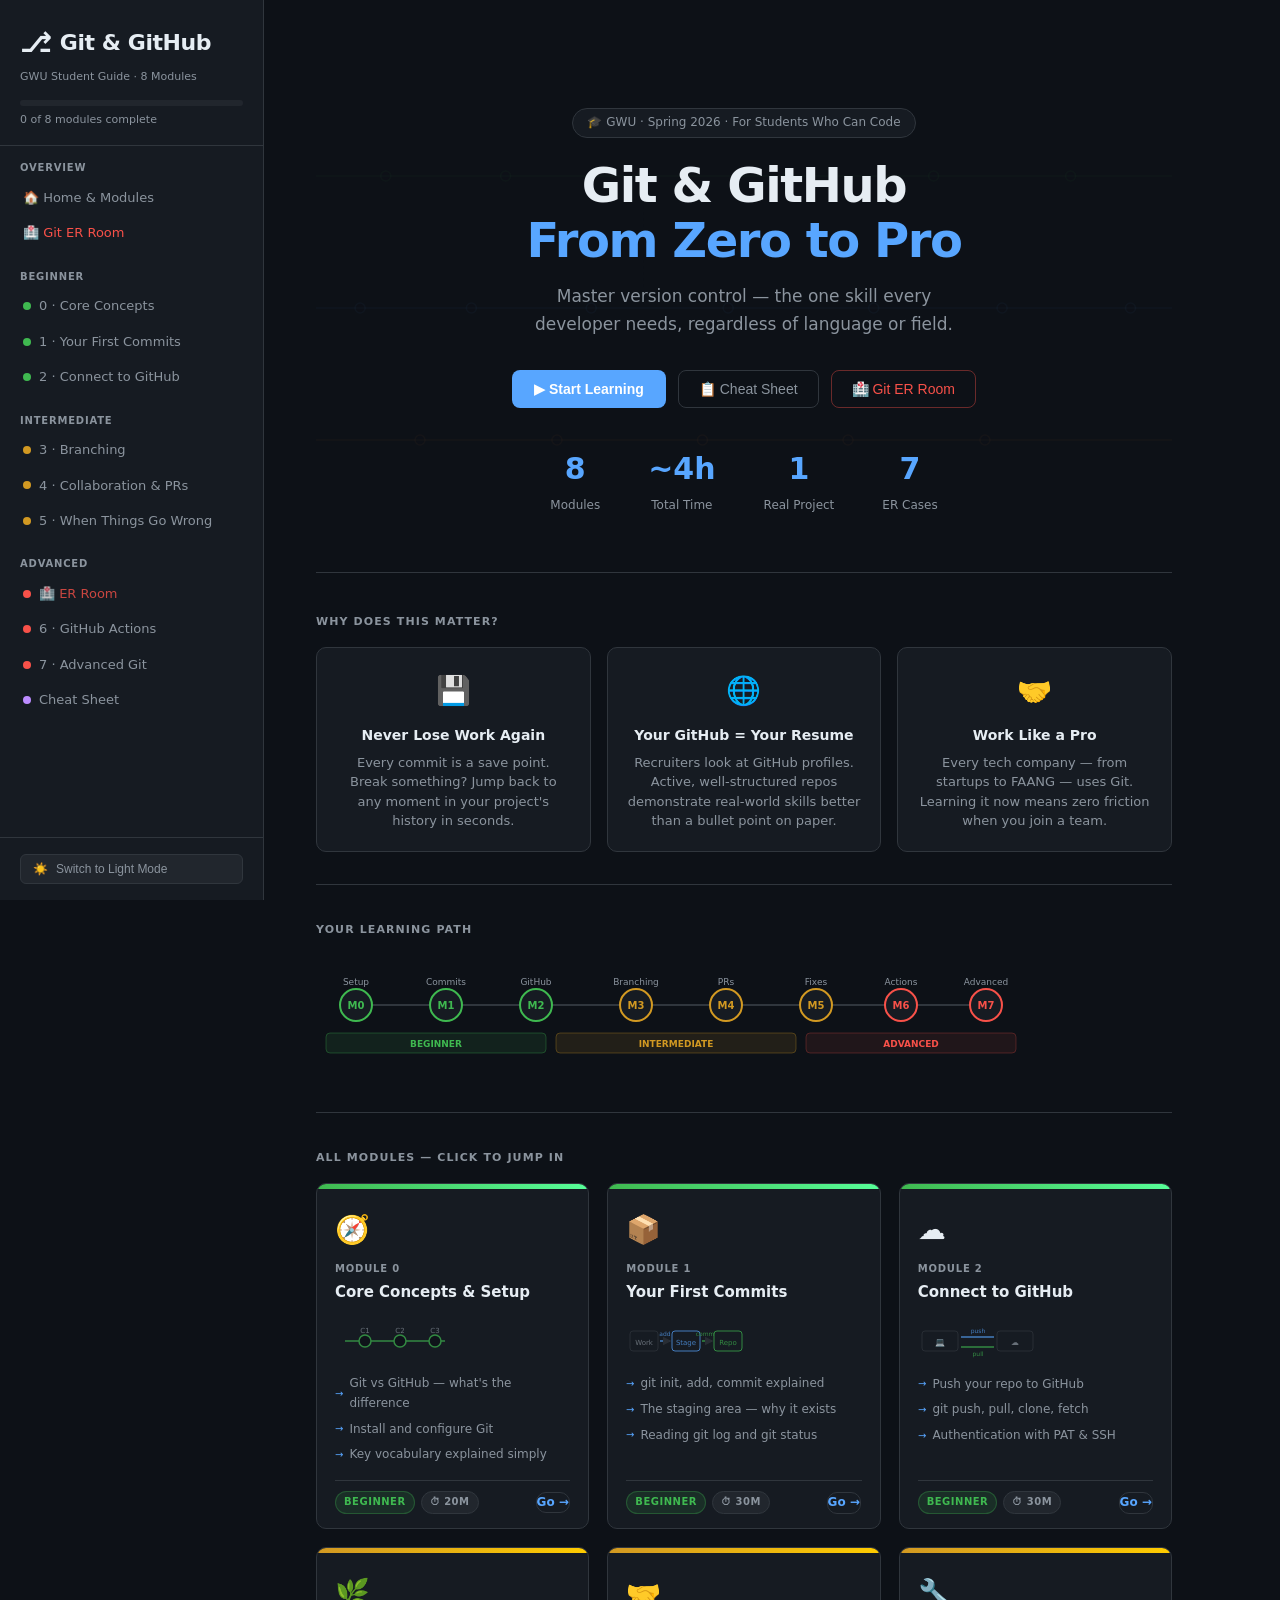
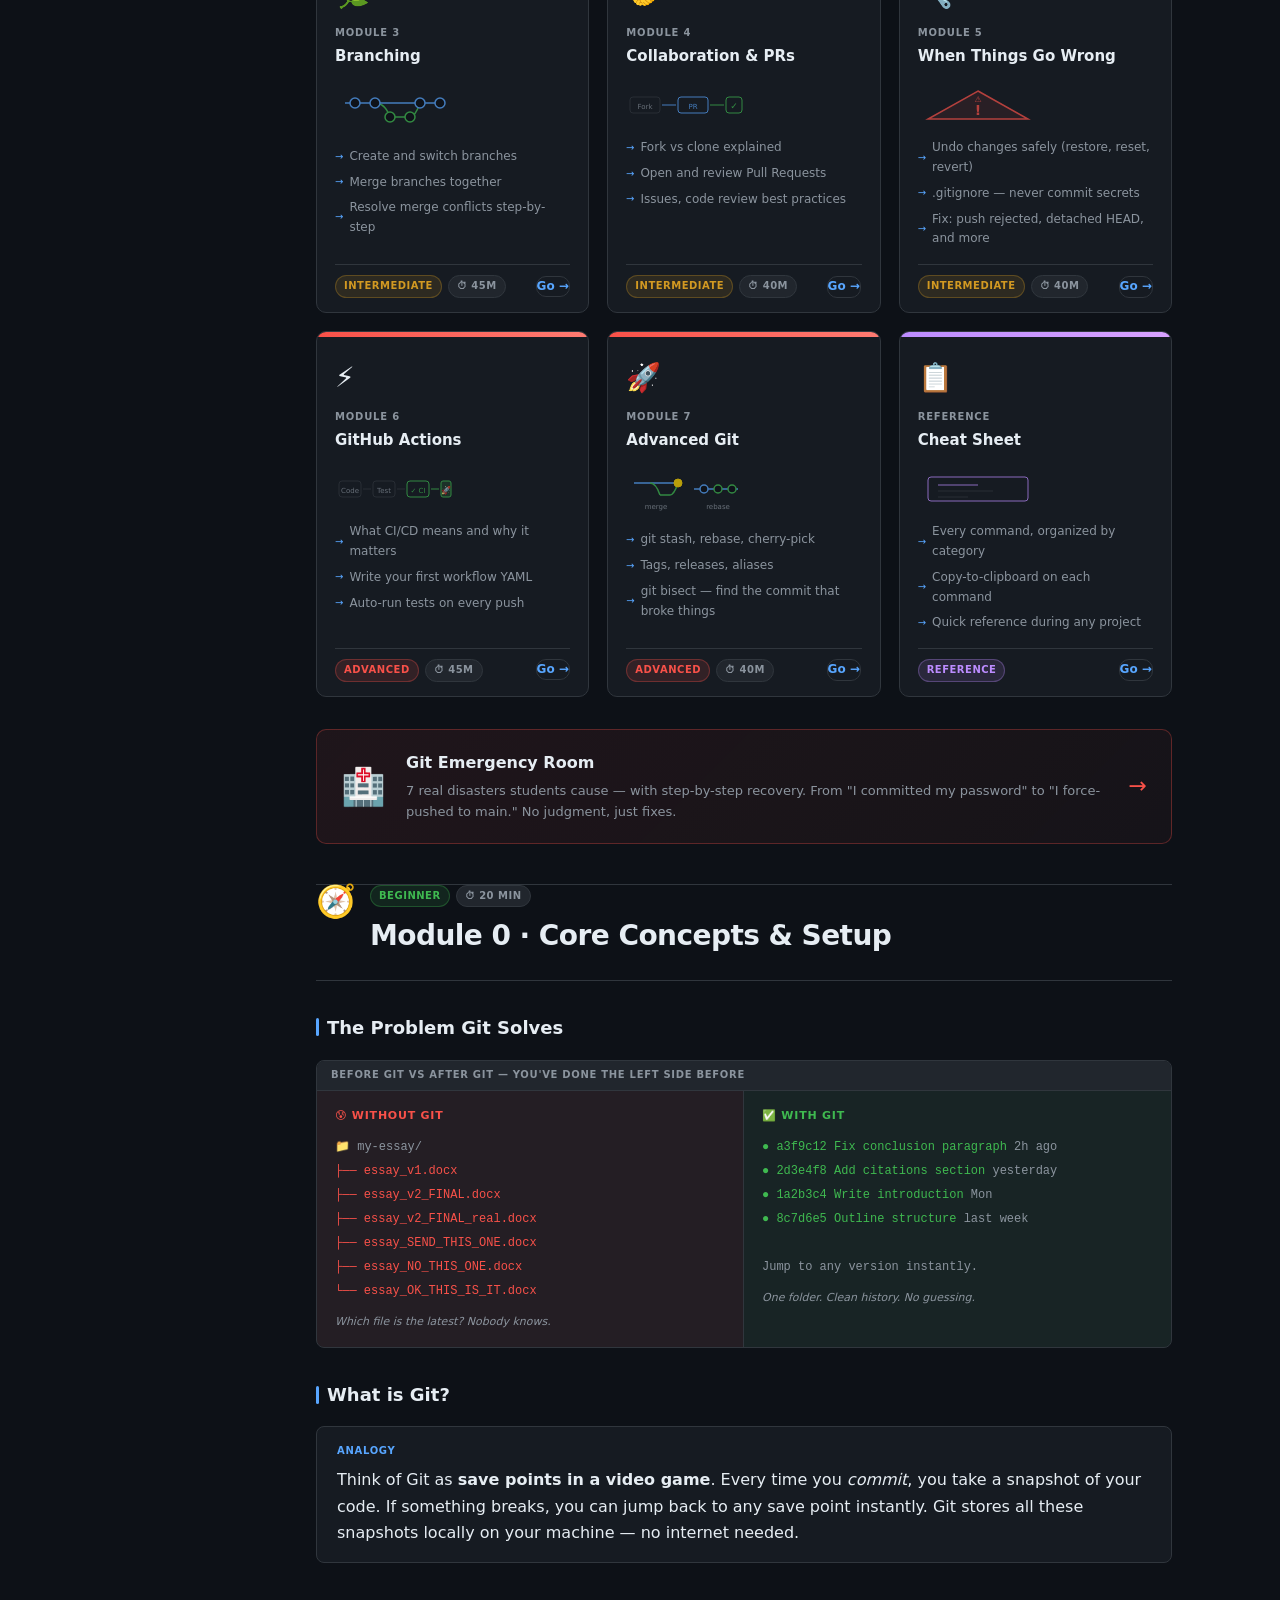
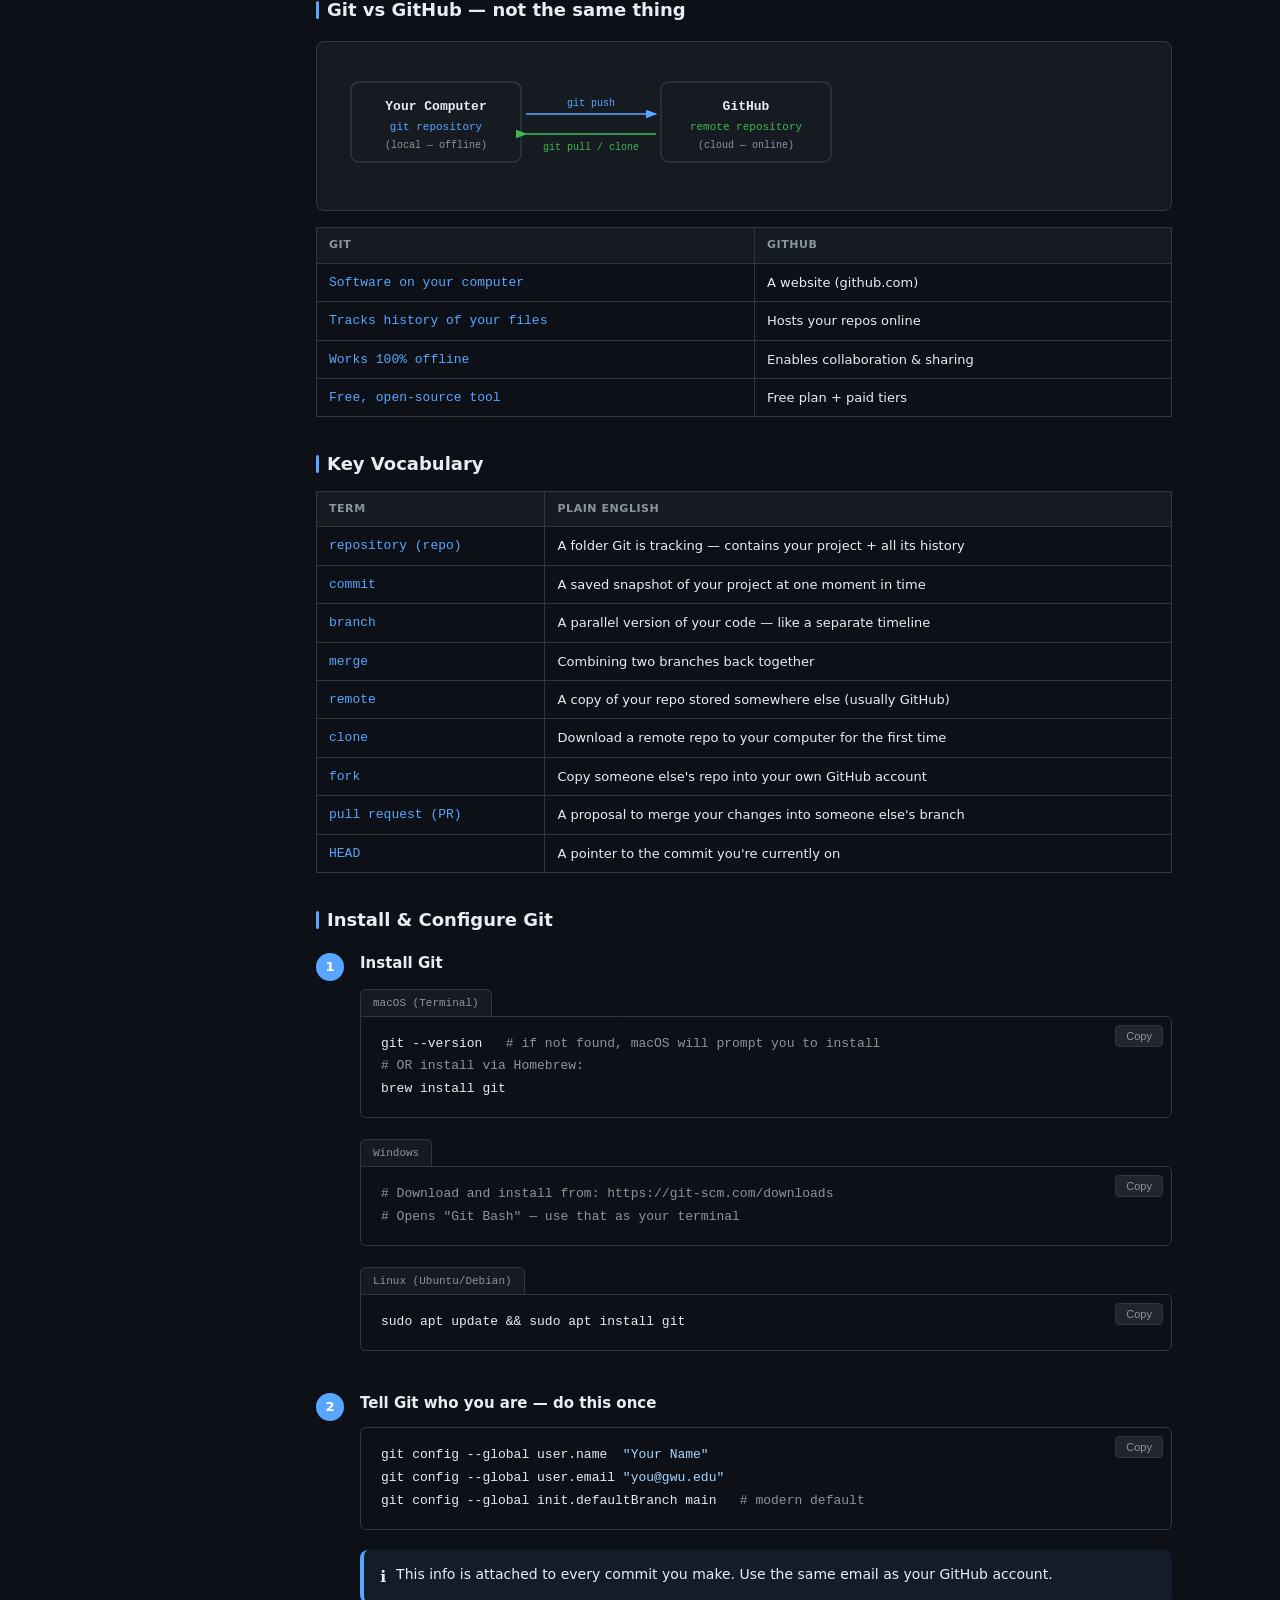
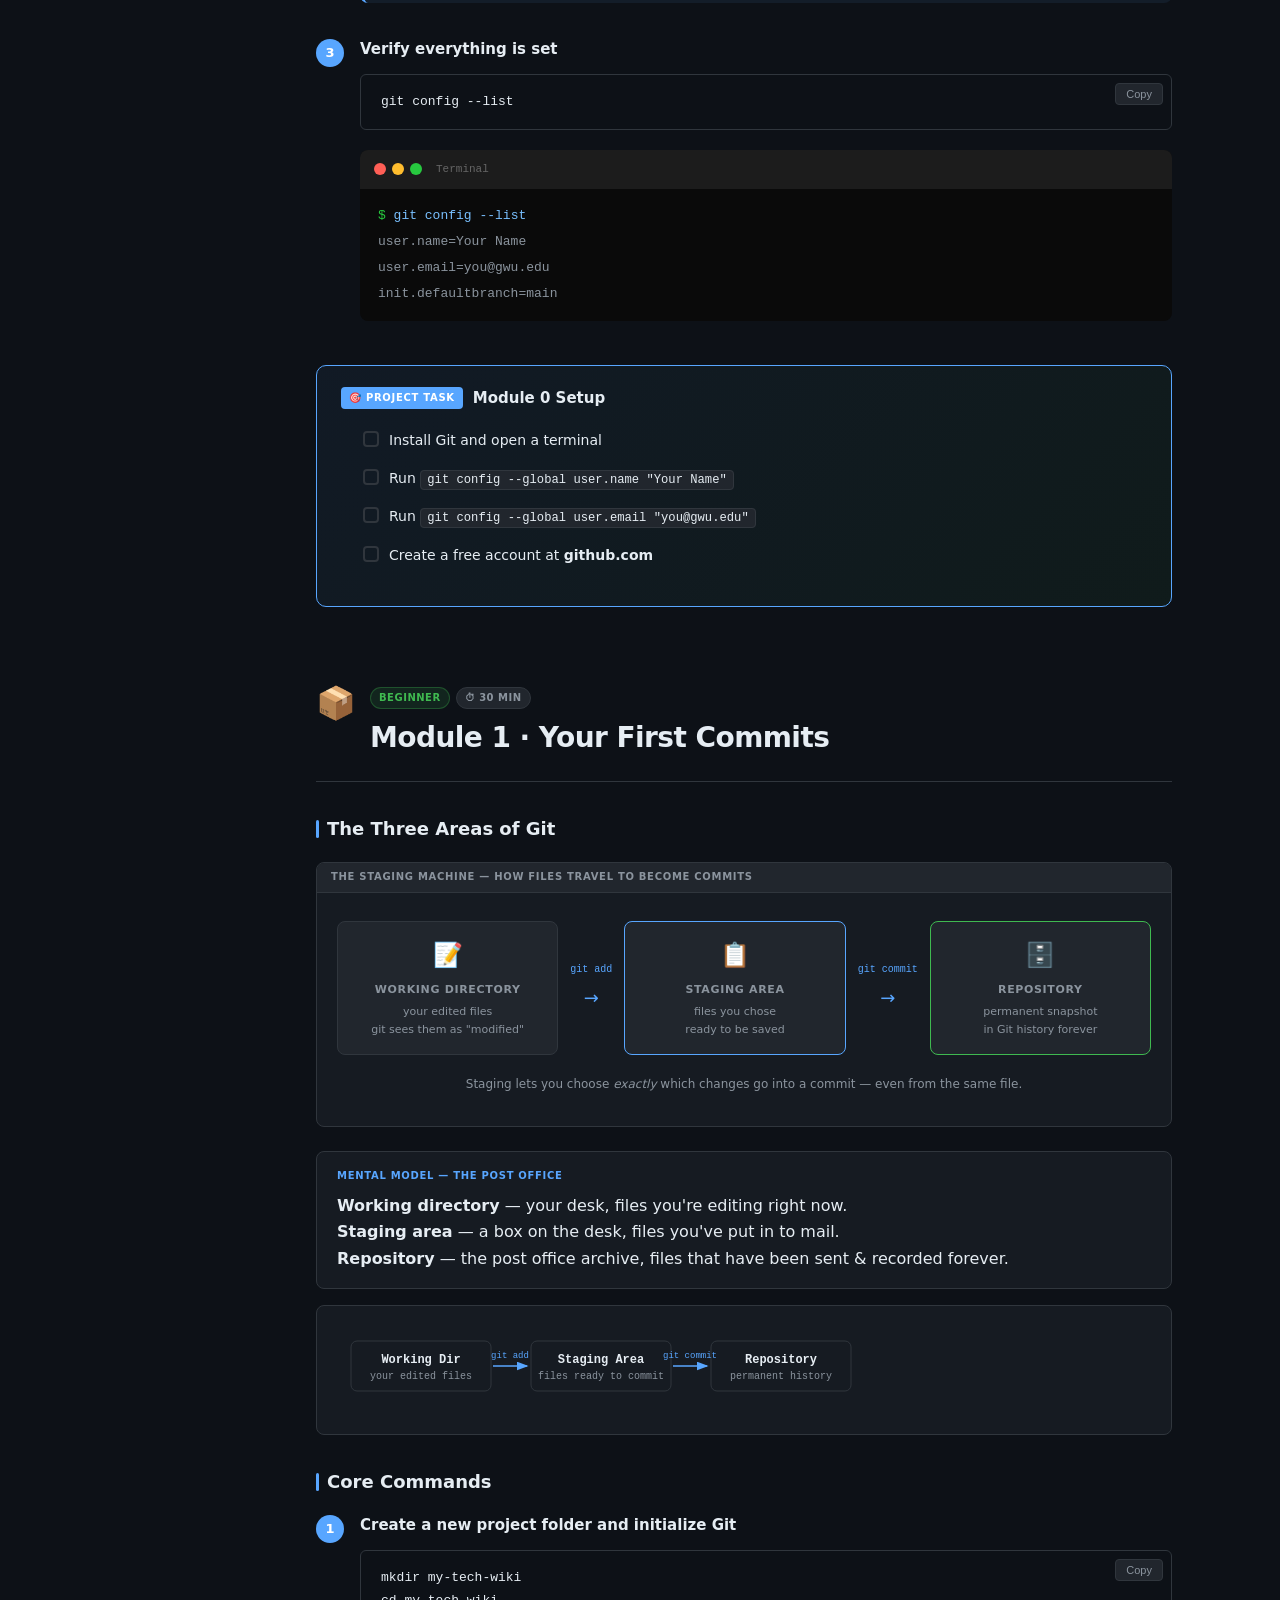
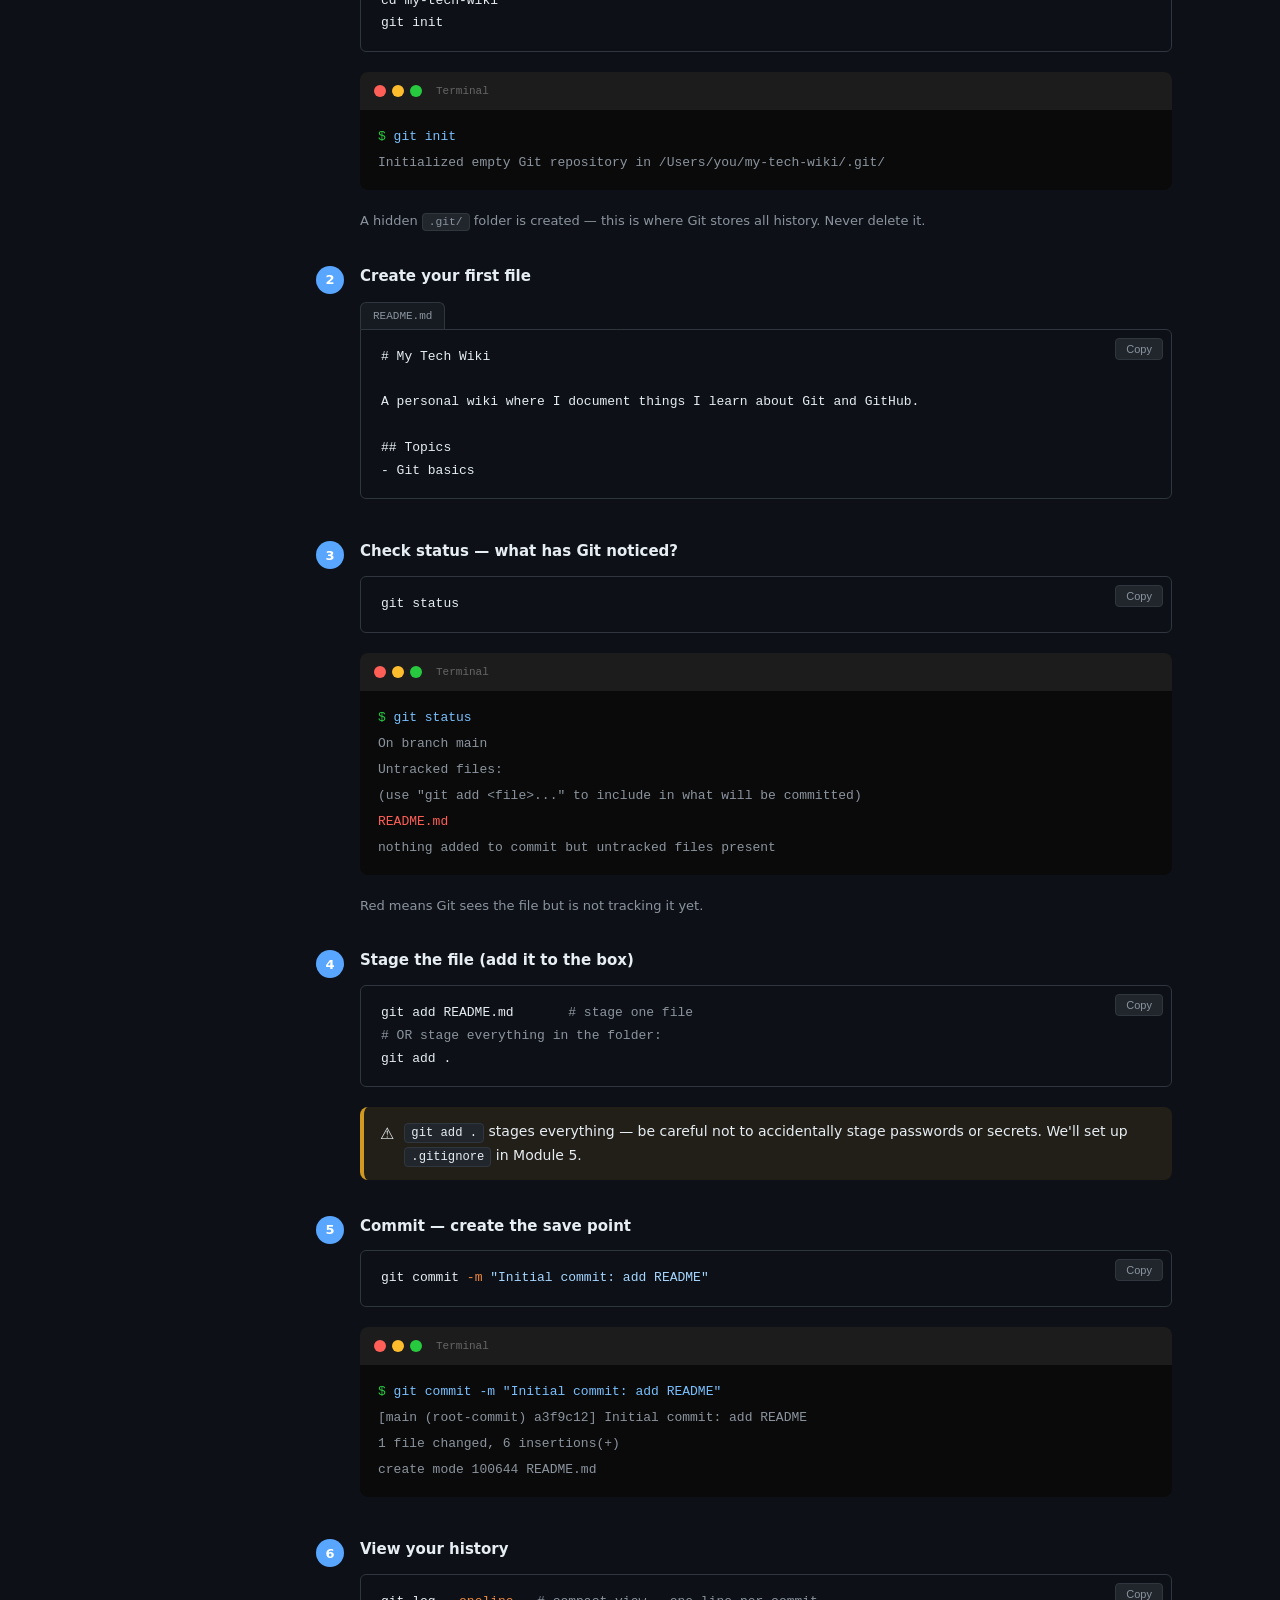
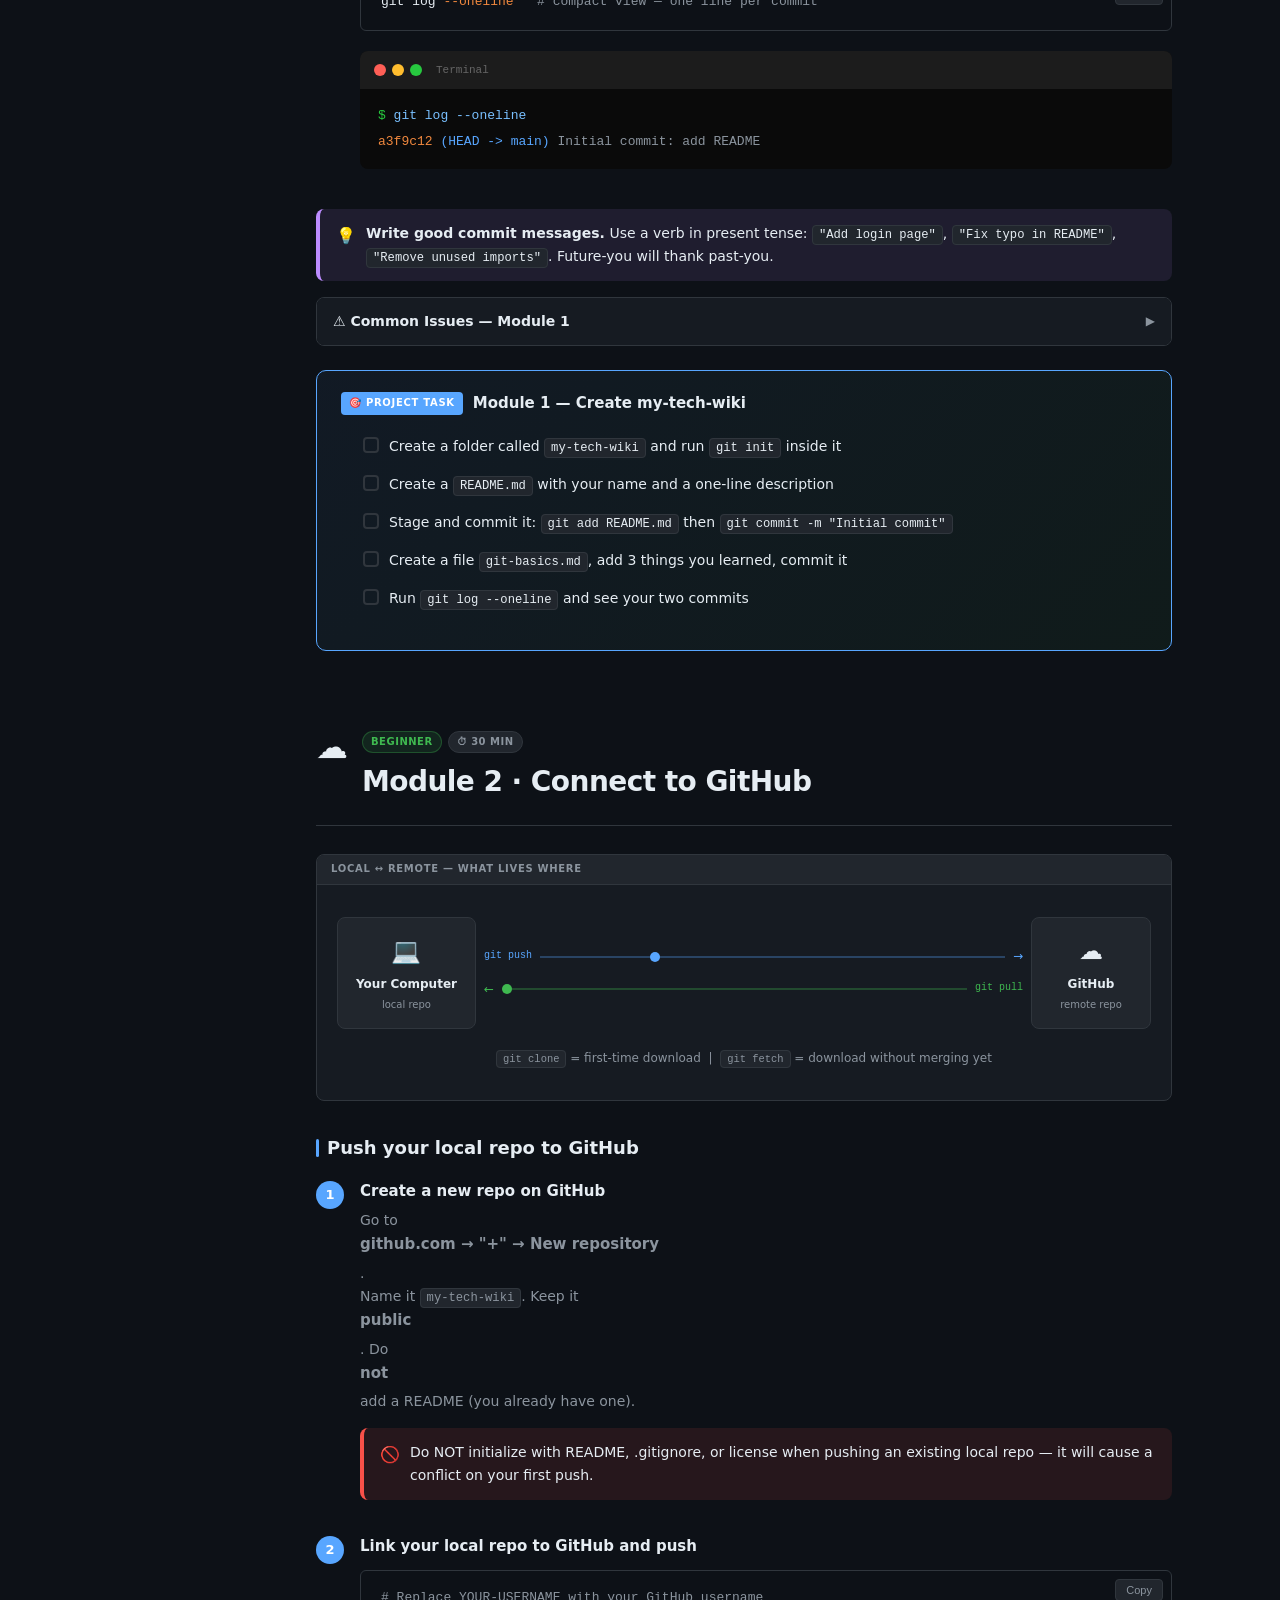
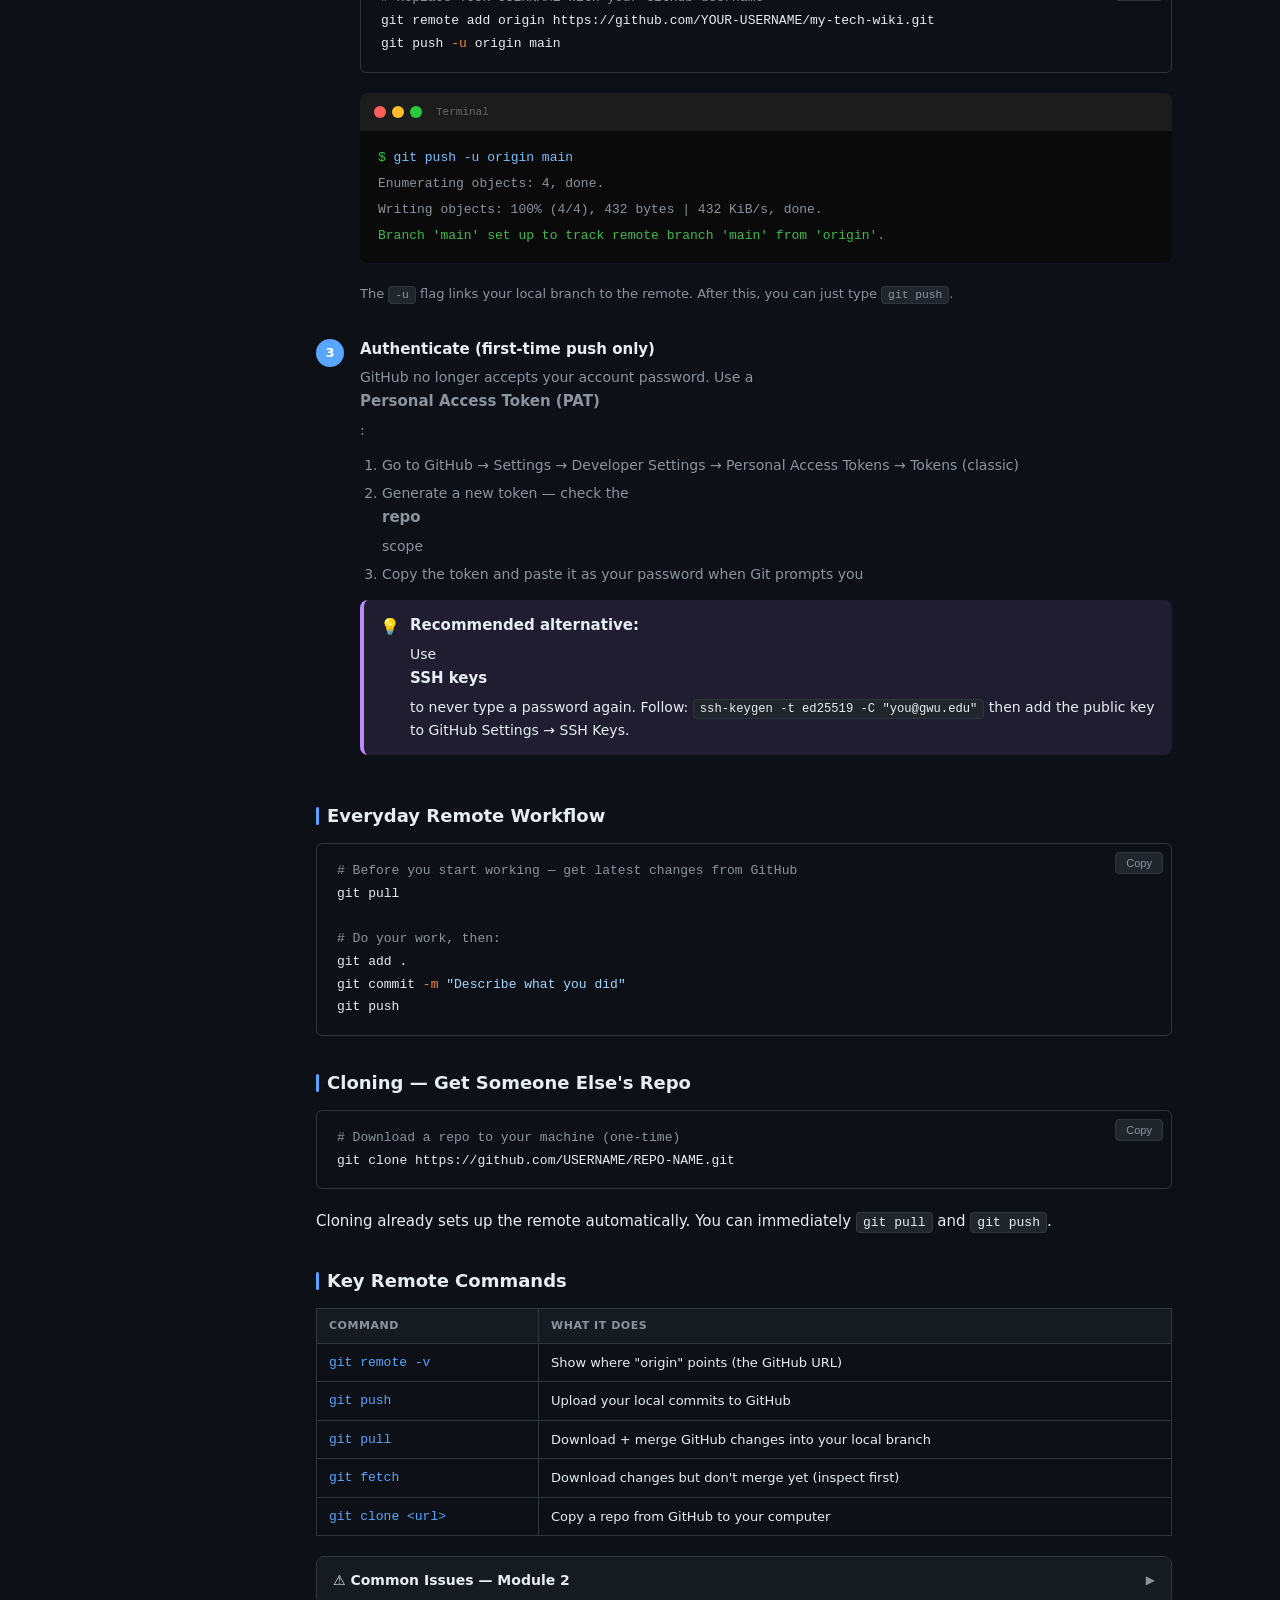
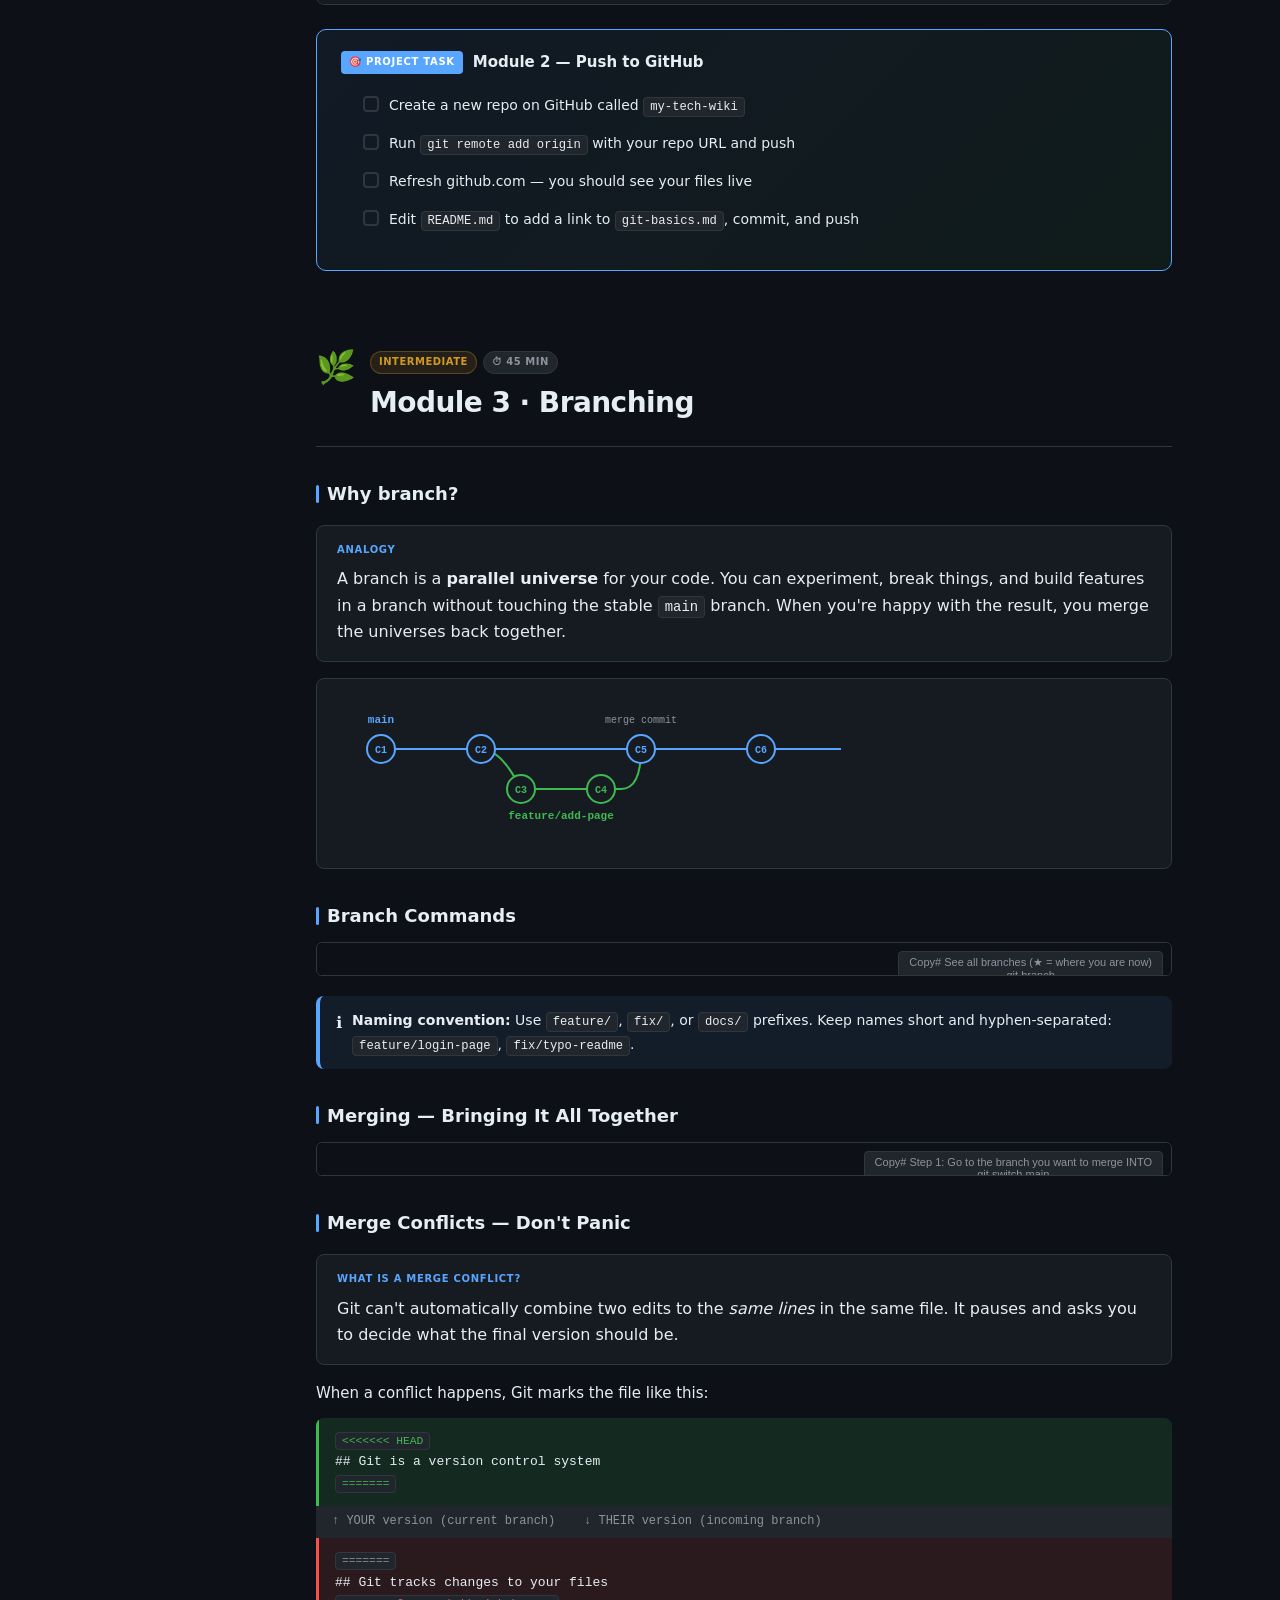
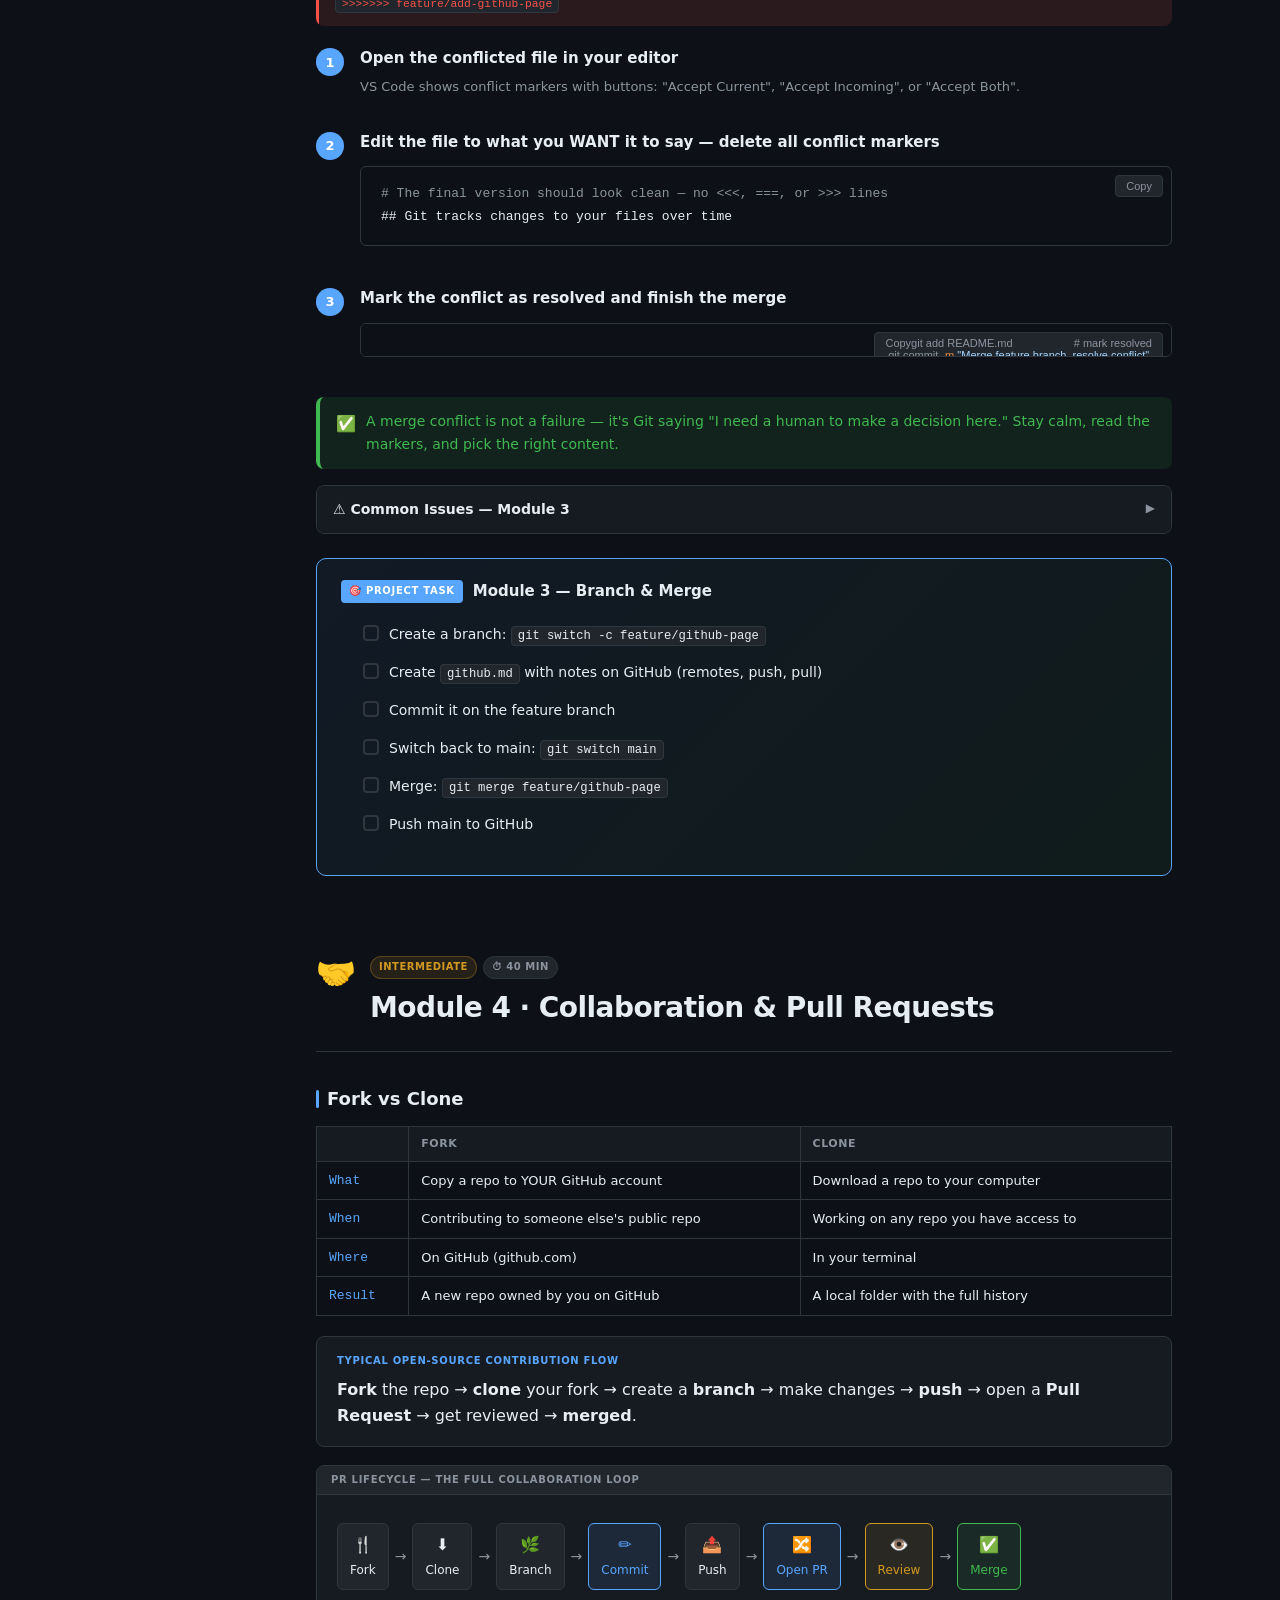
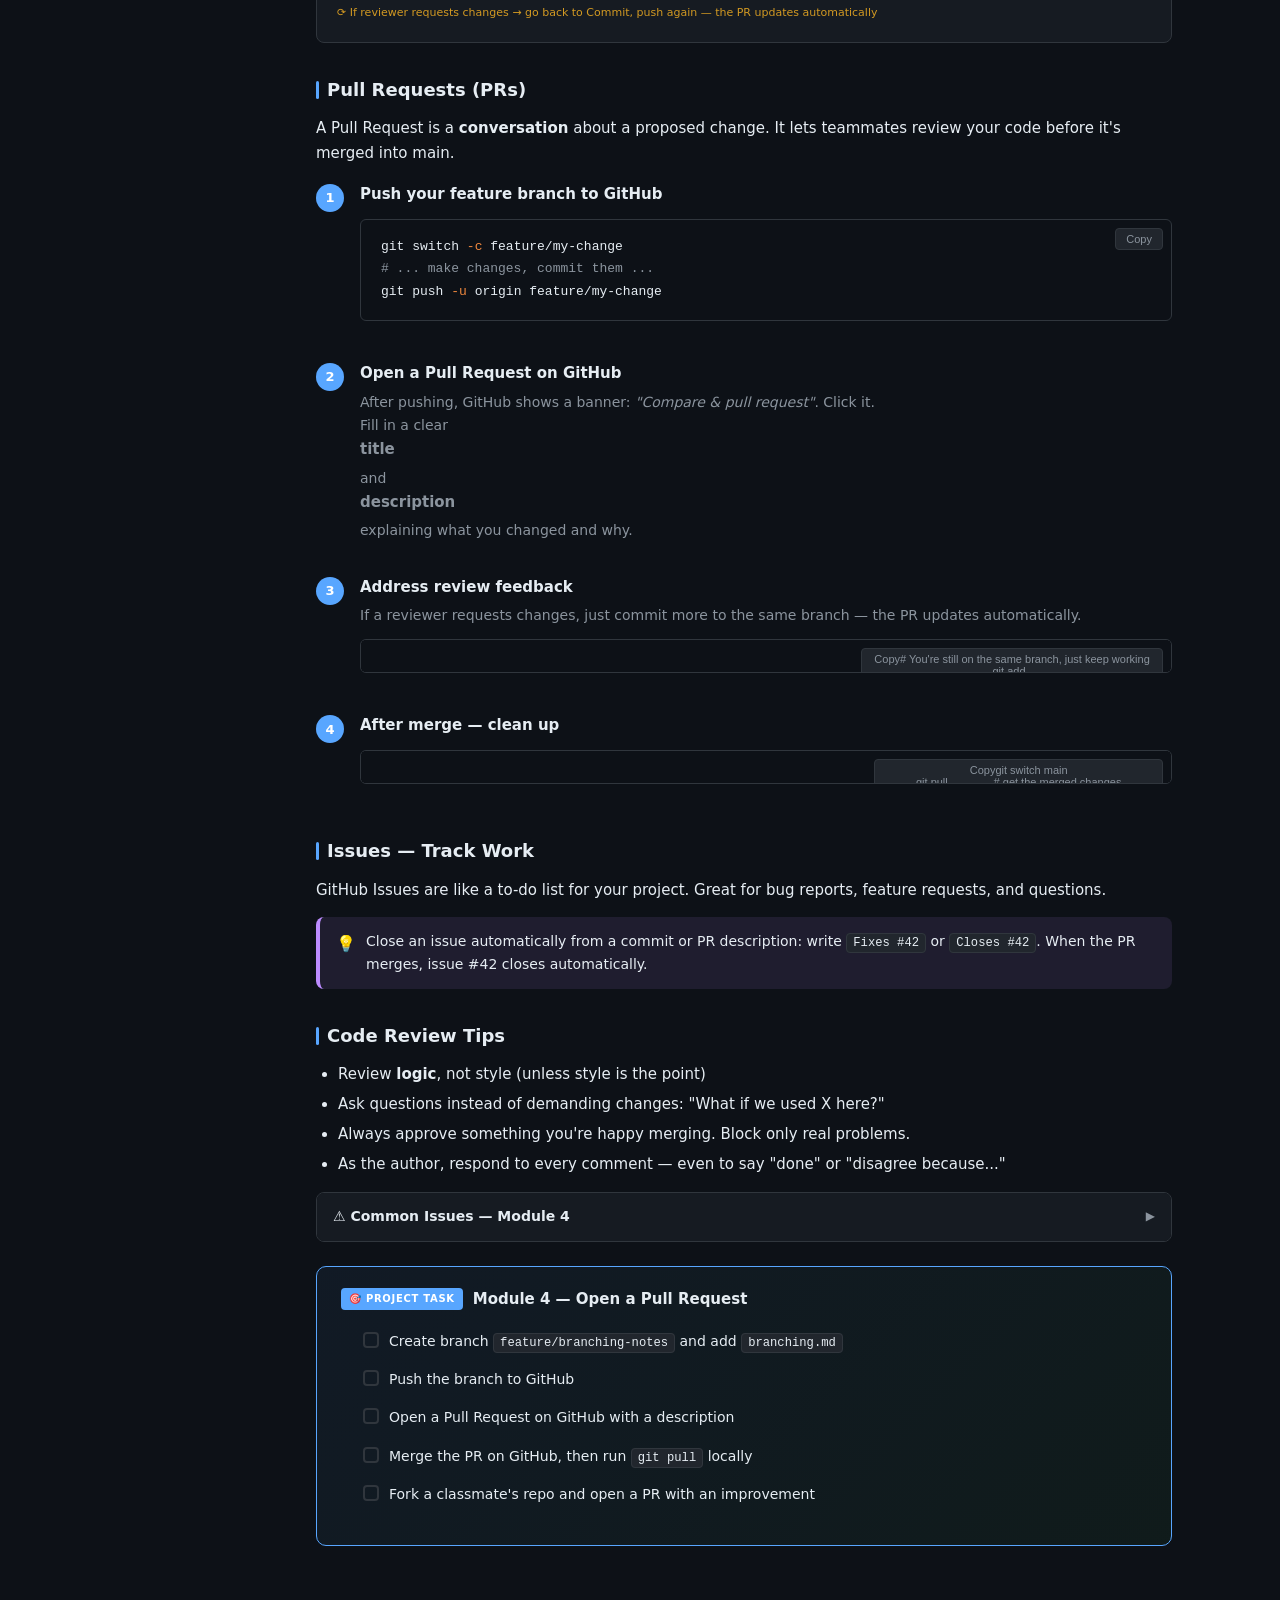
==== index.html @ c5d40fe2 "Add root redirect to github-guide/" ====
<!DOCTYPE html>
<html>
<head>
  <meta charset="UTF-8">
  <meta http-equiv="refresh" content="0; url=github-guide/">
  <title>Git & GitHub Guide</title>
</head>
<body>
  <p>Redirecting… <a href="github-guide/">click here</a> if it doesn't happen automatically.</p>
</body>
</html>
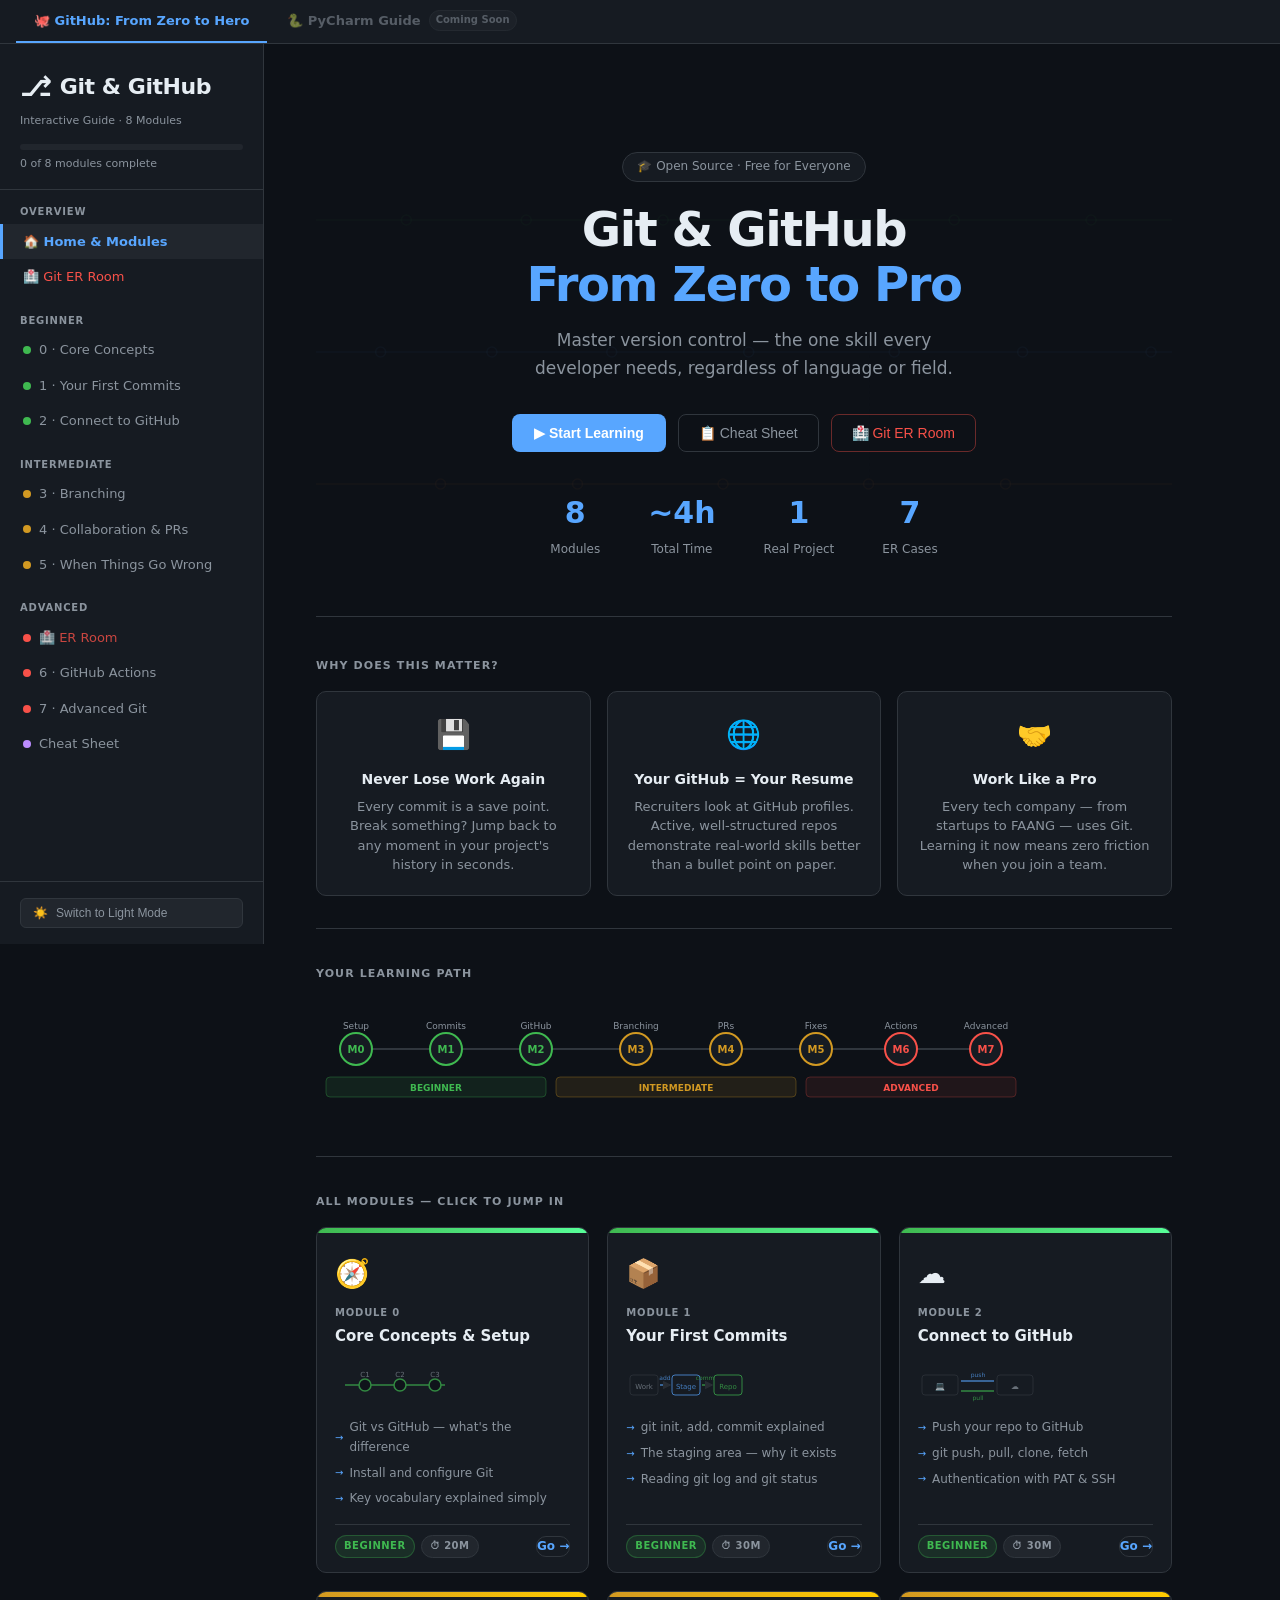
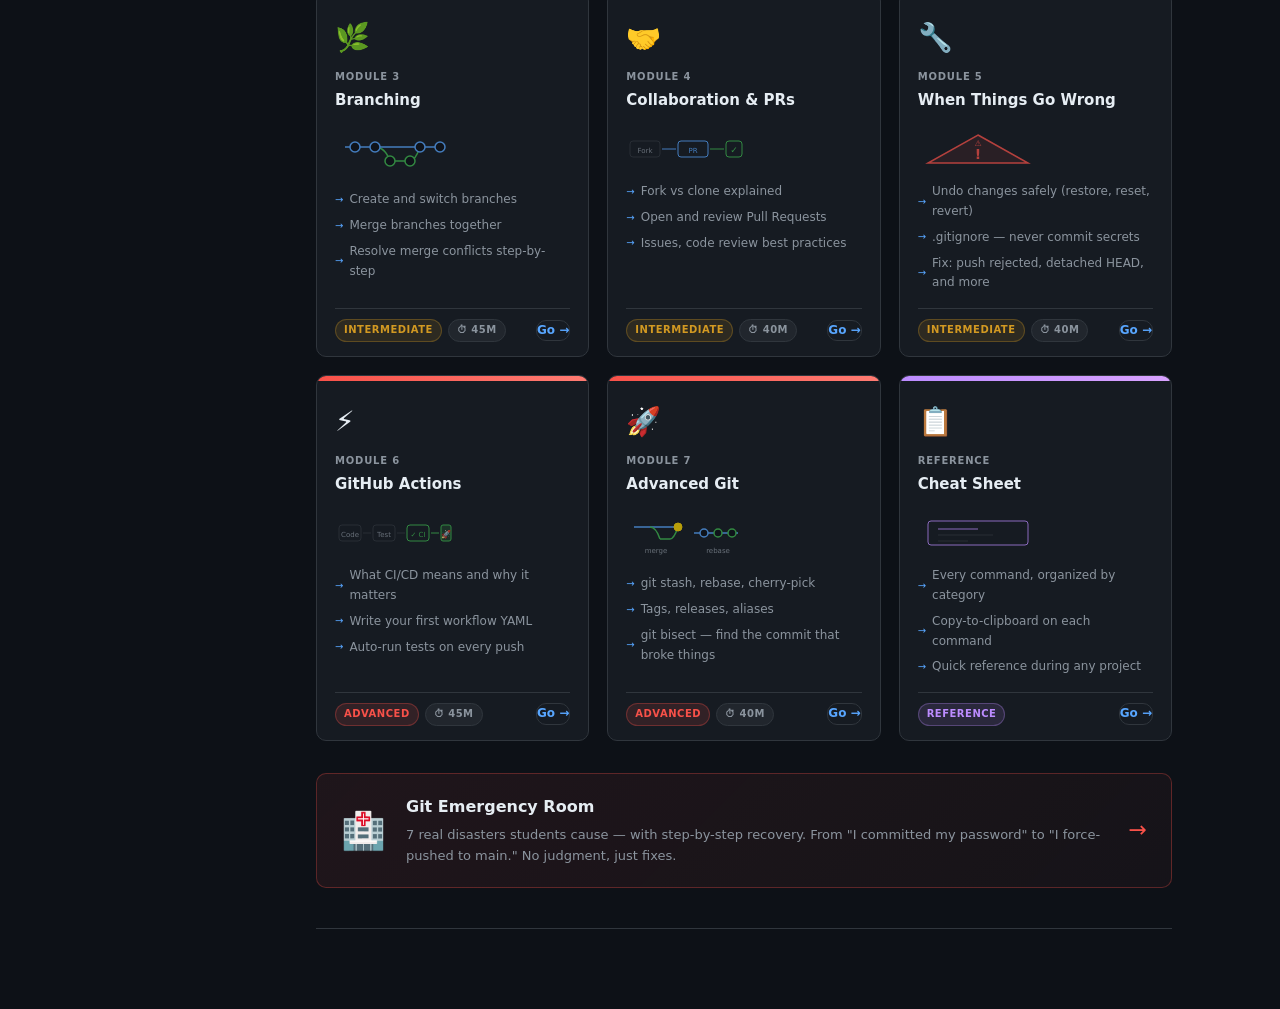
==== commit f643fc46: "Generalize guide for public use; add tab nav; remove github-guide subfolder" ====
--- a/index.html
+++ b/index.html
@@ -1,11 +1,2805 @@
 <!DOCTYPE html>
-<html>
+<html lang="en" data-theme="dark">
 <head>
   <meta charset="UTF-8">
-  <meta http-equiv="refresh" content="0; url=github-guide/">
-  <title>Git & GitHub Guide</title>
+  <meta name="viewport" content="width=device-width, initial-scale=1.0">
+  <title>Git &amp; GitHub — From Zero to Pro</title>
+  <style>
+    :root[data-theme="dark"] {
+      --bg:#0d1117; --surface:#161b22; --surface2:#21262d; --border:#30363d;
+      --text:#e6edf3; --text-muted:#8b949e; --accent:#58a6ff; --accent-hover:#79c0ff;
+      --green:#3fb950; --yellow:#d29922; --red:#f85149; --orange:#f0883e;
+      --purple:#bc8cff; --code-bg:#0d1117;
+    }
+    :root[data-theme="light"] {
+      --bg:#ffffff; --surface:#f6f8fa; --surface2:#eaeef2; --border:#d0d7de;
+      --text:#1f2328; --text-muted:#656d76; --accent:#0969da; --accent-hover:#0550ae;
+      --green:#1a7f37; --yellow:#9a6700; --red:#cf222e; --orange:#bc4c00;
+      --purple:#8250df; --code-bg:#f6f8fa;
+    }
+    *{box-sizing:border-box;margin:0;padding:0;}
+    html{scroll-behavior:auto;}
+    body{font-family:-apple-system,BlinkMacSystemFont,'Segoe UI',system-ui,sans-serif;
+      background:var(--bg);color:var(--text);line-height:1.65;display:flex;min-height:100vh;}
+
+    /* ── PAGE SWITCHING ── */
+    .page-view{display:none;}
+    .page-view.active{display:block;}
+
+    /* ── TOP TABS ── */
+    #top-tabs{position:fixed;top:0;left:0;right:0;height:44px;
+      background:var(--surface);border-bottom:1px solid var(--border);
+      display:flex;align-items:stretch;z-index:300;padding:0 16px;gap:2px;}
+    .top-tab{display:flex;align-items:center;gap:8px;padding:0 18px;
+      font-size:13px;font-weight:600;color:var(--text-muted);cursor:pointer;
+      border-bottom:2px solid transparent;transition:all .15s;white-space:nowrap;}
+    .top-tab:hover{color:var(--text);}
+    .top-tab.active{color:var(--accent);border-bottom-color:var(--accent);}
+    .top-tab.soon{opacity:.55;cursor:default;}
+    .top-tab .tab-badge{font-size:10px;font-weight:700;padding:1px 6px;
+      border-radius:20px;background:var(--surface2);border:1px solid var(--border);
+      color:var(--text-muted);}
+
+    /* ── SIDEBAR ── */
+    #sidebar{width:264px;min-height:100vh;background:var(--surface);
+      border-right:1px solid var(--border);padding:0;position:fixed;top:44px;left:0;
+      overflow-y:auto;z-index:100;display:flex;flex-direction:column;}
+    .sb-head{padding:20px 20px 16px;border-bottom:1px solid var(--border);}
+    .sb-logo{font-size:22px;font-weight:800;display:flex;align-items:center;gap:8px;
+      letter-spacing:-0.02em;}
+    .sb-logo span{font-size:28px;}
+    .sb-sub{font-size:11px;color:var(--text-muted);margin-top:2px;}
+    .prog-wrap{margin-top:14px;background:var(--surface2);border-radius:6px;height:6px;overflow:hidden;}
+    .prog-bar{height:100%;background:linear-gradient(90deg,var(--green),var(--accent));
+      width:0%;transition:width .5s ease;border-radius:6px;}
+    .prog-label{font-size:11px;color:var(--text-muted);margin-top:5px;}
+    .nav-group{padding:8px 0 4px;}
+    .nav-group-title{font-size:10px;font-weight:700;text-transform:uppercase;
+      letter-spacing:.08em;color:var(--text-muted);padding:6px 20px 3px;}
+    .nav-item{display:flex;align-items:center;gap:8px;padding:7px 20px;
+      color:var(--text-muted);text-decoration:none;font-size:13px;
+      border-left:3px solid transparent;transition:all .15s;cursor:pointer;}
+    .nav-item:hover{color:var(--text);background:var(--surface2);}
+    .nav-item.active{color:var(--accent);border-left-color:var(--accent);
+      background:var(--surface2);font-weight:600;}
+    .nav-item.done{color:var(--text);}
+    .dot{width:8px;height:8px;border-radius:50%;flex-shrink:0;}
+    .dot.b{background:var(--green);}.dot.i{background:var(--yellow);}
+    .dot.a{background:var(--red);}.dot.r{background:var(--purple);}
+    .check{margin-left:auto;color:var(--green);font-size:11px;opacity:0;}
+    .nav-item.done .check{opacity:1;}
+    .sb-foot{margin-top:auto;padding:16px 20px;border-top:1px solid var(--border);}
+    .theme-btn{display:flex;align-items:center;gap:8px;background:var(--surface2);
+      border:1px solid var(--border);border-radius:6px;padding:7px 12px;
+      color:var(--text-muted);cursor:pointer;font-size:12px;width:100%;transition:all .15s;}
+    .theme-btn:hover{color:var(--text);border-color:var(--accent);}
+
+    /* ── MAIN ── */
+    #main{margin-left:264px;flex:1;padding:88px 52px 80px;max-width:960px;}
+
+    /* ── PYCHARM PLACEHOLDER ── */
+    #tab-pycharm{display:none;margin-left:264px;flex:1;padding:88px 52px 80px;
+      align-items:center;justify-content:center;min-height:100vh;}
+    .coming-soon-wrap{text-align:center;max-width:480px;margin:0 auto;}
+    .coming-soon-wrap .cs-icon{font-size:80px;margin-bottom:24px;display:block;}
+    .coming-soon-wrap h1{font-size:36px;font-weight:800;letter-spacing:-.02em;margin-bottom:12px;}
+    .coming-soon-wrap p{font-size:16px;color:var(--text-muted);line-height:1.65;margin-bottom:24px;}
+    .coming-soon-wrap .cs-badge{display:inline-block;background:var(--surface);
+      border:1px solid var(--border);border-radius:20px;padding:6px 16px;
+      font-size:12px;color:var(--text-muted);}
+
+    /* ── HERO ── */
+    .hero{text-align:center;padding:48px 0 52px;border-bottom:1px solid var(--border);margin-bottom:60px;}
+    .hero-pill{display:inline-flex;align-items:center;gap:6px;background:var(--surface);
+      border:1px solid var(--border);border-radius:20px;padding:4px 14px;font-size:12px;
+      color:var(--text-muted);margin-bottom:20px;}
+    .hero h1{font-size:44px;font-weight:800;letter-spacing:-.03em;line-height:1.15;margin-bottom:14px;}
+    .hero h1 .ac{color:var(--accent);}
+    .hero p{font-size:17px;color:var(--text-muted);max-width:480px;margin:0 auto 36px;}
+    .stats{display:flex;justify-content:center;gap:48px;}
+    .stat .n{font-size:28px;font-weight:800;color:var(--accent);}
+    .stat .l{font-size:12px;color:var(--text-muted);margin-top:2px;}
+    .project-intro{background:linear-gradient(135deg,rgba(88,166,255,.07),rgba(63,185,80,.07));
+      border:1px solid var(--accent);border-radius:10px;padding:18px 22px;margin-top:32px;
+      text-align:left;font-size:14px;}
+    .project-intro strong{color:var(--accent);}
+
+    /* ── MODULE ── */
+    .module{margin-bottom:80px;scroll-margin-top:20px;}
+    .mod-head{display:flex;align-items:flex-start;gap:14px;margin-bottom:28px;
+      padding-bottom:20px;border-bottom:1px solid var(--border);}
+    .mod-icon{font-size:32px;flex-shrink:0;line-height:1;}
+    .mod-meta{flex:1;}
+    .badges{display:flex;gap:6px;flex-wrap:wrap;margin-bottom:6px;}
+    .badge{font-size:10px;font-weight:700;padding:2px 8px;border-radius:20px;
+      text-transform:uppercase;letter-spacing:.05em;border:1px solid;}
+    .badge.b{background:rgba(63,185,80,.12);color:var(--green);border-color:rgba(63,185,80,.3);}
+    .badge.i{background:rgba(210,153,34,.12);color:var(--yellow);border-color:rgba(210,153,34,.3);}
+    .badge.a{background:rgba(248,81,73,.12);color:var(--red);border-color:rgba(248,81,73,.3);}
+    .badge.t{background:var(--surface2);color:var(--text-muted);border-color:var(--border);}
+    .module h2{font-size:28px;font-weight:800;letter-spacing:-.02em;}
+    .module h3{font-size:18px;font-weight:700;margin:32px 0 12px;display:flex;
+      align-items:center;gap:8px;}
+    .module h3::before{content:'';display:block;width:3px;height:18px;
+      background:var(--accent);border-radius:2px;flex-shrink:0;}
+    .module p{font-size:15px;margin-bottom:12px;color:var(--text);}
+    .module ul,.module ol{margin:8px 0 14px 22px;font-size:15px;}
+    .module li{margin-bottom:5px;}
+    a{color:var(--accent);}
+
+    /* ── CONCEPT BOX ── */
+    .concept{background:var(--surface);border:1px solid var(--border);border-radius:8px;
+      padding:16px 20px;margin:16px 0;}
+    .concept .ct{font-size:10px;font-weight:700;text-transform:uppercase;
+      letter-spacing:.07em;color:var(--accent);margin-bottom:8px;}
+
+    /* ── CODE ── */
+    .code-wrap{position:relative;margin:12px 0 20px;}
+    .code-label{font-size:11px;color:var(--text-muted);background:var(--surface);
+      border:1px solid var(--border);border-bottom:none;border-radius:6px 6px 0 0;
+      padding:4px 12px;display:inline-block;font-family:'SF Mono','Fira Code',monospace;}
+    pre{background:var(--code-bg);border:1px solid var(--border);border-radius:6px;
+      padding:16px 20px;overflow-x:auto;font-family:'SF Mono','Fira Code','Cascadia Code',monospace;
+      font-size:13px;line-height:1.75;position:relative;}
+    .code-label+pre{border-radius:0 6px 6px 6px;}
+    .copy-btn{position:absolute;top:8px;right:8px;background:var(--surface2);
+      border:1px solid var(--border);border-radius:4px;color:var(--text-muted);
+      padding:4px 10px;font-size:11px;cursor:pointer;transition:all .15s;
+      font-family:-apple-system,sans-serif;}
+    .copy-btn:hover{color:var(--text);border-color:var(--accent);}
+    .copy-btn.copied{color:var(--green);border-color:var(--green);}
+    code{font-family:'SF Mono','Fira Code',monospace;font-size:.87em;
+      background:var(--surface2);padding:2px 6px;border-radius:4px;border:1px solid var(--border);}
+    pre code{background:none;padding:0;border:none;font-size:1em;}
+    .c{color:#8b949e;} /* comment */
+    .kw{color:#ff7b72;} /* keyword */
+    .str{color:#a5d6ff;} /* string */
+    .num{color:#f0883e;} /* number/flag */
+    .ok{color:#3fb950;} /* success */
+    .err{color:#f85149;} /* error */
+    .dim{color:#8b949e;} /* muted output */
+    .hl{color:#ffd700;} /* highlight */
+
+    /* ── TERMINAL ── */
+    .terminal{background:#0a0a0a;border-radius:8px;overflow:hidden;margin:12px 0 20px;
+      font-family:'SF Mono','Fira Code',monospace;font-size:13px;}
+    .t-bar{background:#1c1c1c;padding:10px 14px;display:flex;align-items:center;gap:6px;}
+    .t-dot{width:12px;height:12px;border-radius:50%;}
+    .t-dot.r{background:#ff5f56;}.t-dot.y{background:#ffbd2e;}.t-dot.g{background:#27c93f;}
+    .t-title{font-size:11px;color:#666;margin-left:8px;}
+    .t-body{padding:14px 18px;line-height:2;color:#e0e0e0;}
+    .tp{color:#27c93f;} .tc{color:#79c0ff;} .to{color:#8b949e;} .te{color:#ff5f56;}
+
+    /* ── CALLOUTS ── */
+    .callout{border-radius:8px;padding:13px 16px;margin:14px 0;font-size:14px;
+      border-left:4px solid;display:flex;gap:10px;align-items:flex-start;}
+    .callout-icon{flex-shrink:0;font-size:16px;margin-top:1px;}
+    .callout.info{background:rgba(88,166,255,.08);border-color:var(--accent);}
+    .callout.warn{background:rgba(210,153,34,.1);border-color:var(--yellow);}
+    .callout.danger{background:rgba(248,81,73,.1);border-color:var(--red);}
+    .callout.tip{background:rgba(188,140,255,.1);border-color:var(--purple);}
+    .callout.ok{background:rgba(63,185,80,.1);border-color:var(--green);}
+
+    /* ── PROJECT TASK ── */
+    .task-box{background:linear-gradient(135deg,rgba(88,166,255,.06),rgba(63,185,80,.06));
+      border:1px solid var(--accent);border-radius:10px;padding:20px 24px;margin:24px 0;}
+    .task-box-head{display:flex;align-items:center;gap:10px;margin-bottom:14px;}
+    .task-tag{font-size:10px;font-weight:800;text-transform:uppercase;letter-spacing:.07em;
+      background:var(--accent);color:#fff;padding:3px 8px;border-radius:4px;}
+    .task-box-head .title{font-weight:700;font-size:15px;}
+    .checklist{list-style:none;margin:0;padding:0;}
+    .checklist li{display:flex;align-items:flex-start;gap:10px;padding:5px 0;
+      font-size:14px;cursor:pointer;user-select:none;}
+    .cb{width:16px;height:16px;border:2px solid var(--border);border-radius:4px;
+      flex-shrink:0;margin-top:2px;transition:all .15s;display:flex;
+      align-items:center;justify-content:center;font-size:10px;}
+    .checklist li.done .cb{background:var(--green);border-color:var(--green);color:#fff;}
+    .checklist li.done .ct-text{text-decoration:line-through;color:var(--text-muted);}
+
+    /* ── COLLAPSIBLE ── */
+    .collapse{border:1px solid var(--border);border-radius:8px;margin:16px 0;overflow:hidden;}
+    .collapse-head{display:flex;align-items:center;gap:10px;padding:12px 16px;
+      cursor:pointer;background:var(--surface);font-size:14px;font-weight:600;
+      user-select:none;transition:background .15s;}
+    .collapse-head:hover{background:var(--surface2);}
+    .arr{margin-left:auto;color:var(--text-muted);font-size:12px;
+      transition:transform .2s;display:inline-block;}
+    .collapse.open .arr{transform:rotate(90deg);}
+    .collapse-body{display:none;padding:16px;border-top:1px solid var(--border);}
+    .collapse.open .collapse-body{display:block;}
+
+    /* ── STEPS ── */
+    .steps{margin:16px 0;}
+    .step{display:flex;gap:16px;margin-bottom:20px;}
+    .sn{width:28px;height:28px;border-radius:50%;background:var(--accent);color:#fff;
+      display:flex;align-items:center;justify-content:center;font-size:13px;
+      font-weight:700;flex-shrink:0;margin-top:2px;}
+    .sb{flex:1;}
+    .sb strong{display:block;font-size:15px;margin-bottom:5px;}
+
+    /* ── GIT GRAPH ── */
+    .graph-wrap{background:var(--surface);border:1px solid var(--border);border-radius:8px;
+      padding:20px 24px;margin:16px 0;overflow-x:auto;}
+    .graph-wrap svg text{font-family:'SF Mono',monospace;}
+
+    /* ── TABLE ── */
+    .tbl{width:100%;border-collapse:collapse;font-size:13px;margin:12px 0 20px;}
+    .tbl th{text-align:left;padding:8px 12px;background:var(--surface);
+      border:1px solid var(--border);font-size:11px;font-weight:700;
+      text-transform:uppercase;letter-spacing:.05em;color:var(--text-muted);}
+    .tbl td{padding:8px 12px;border:1px solid var(--border);vertical-align:top;}
+    .tbl tr:hover td{background:var(--surface);}
+    .tbl td:first-child{font-family:'SF Mono',monospace;color:var(--accent);white-space:nowrap;}
+
+    /* ── CHEATSHEET ── */
+    .cs-grid{display:grid;grid-template-columns:repeat(auto-fill,minmax(290px,1fr));gap:18px;margin:20px 0;}
+    .cs-card{background:var(--surface);border:1px solid var(--border);border-radius:8px;overflow:hidden;}
+    .cs-head{background:var(--surface2);padding:9px 14px;font-size:11px;font-weight:700;
+      text-transform:uppercase;letter-spacing:.06em;border-bottom:1px solid var(--border);
+      color:var(--text-muted);}
+    .cs-card table{width:100%;border-collapse:collapse;font-size:12px;}
+    .cs-card td{padding:6px 14px;border-bottom:1px solid var(--border);}
+    .cs-card td:first-child{font-family:monospace;color:var(--accent);font-size:11px;white-space:nowrap;}
+    .cs-card td:last-child{color:var(--text-muted);}
+    .cs-card tr:last-child td{border-bottom:none;}
+
+    /* ── DIVIDER / FOOTER ── */
+    hr{border:none;border-top:1px solid var(--border);margin:40px 0;}
+    .finish{text-align:center;padding:48px 24px;background:var(--surface);
+      border-radius:12px;border:1px solid var(--border);}
+    .finish .trophy{font-size:64px;margin-bottom:16px;}
+
+    /* ── HAMBURGER / MOBILE ── */
+    .hamburger{display:none;position:fixed;top:58px;left:14px;z-index:200;
+      background:var(--surface);border:1px solid var(--border);border-radius:6px;
+      padding:8px 12px;cursor:pointer;font-size:16px;}
+    @media(max-width:800px){
+      .hamburger{display:block;}
+      #sidebar{transform:translateX(-100%);transition:transform .2s;}
+      #sidebar.open{transform:translateX(0);}
+      #main{margin-left:0;padding:108px 20px 60px;}
+      #tab-pycharm{margin-left:0;padding:108px 20px 60px;}
+      .hero h1{font-size:30px;}
+      .stats{gap:20px;}
+    }
+
+    /* ── CONFLICT VISUAL ── */
+    .conflict-block{font-family:'SF Mono',monospace;font-size:13px;border-radius:8px;
+      overflow:hidden;margin:12px 0 20px;}
+    .cb-yours{background:rgba(63,185,80,.15);padding:12px 16px;border-left:3px solid var(--green);}
+    .cb-sep{background:var(--surface2);padding:6px 16px;color:var(--text-muted);font-size:12px;}
+    .cb-theirs{background:rgba(248,81,73,.12);padding:12px 16px;border-left:3px solid var(--red);}
+    .cb-end{background:var(--surface2);padding:6px 16px;color:var(--text-muted);font-size:12px;}
+
+    /* ── LANDING PAGE ── */
+    .landing-hero{position:relative;overflow:hidden;text-align:center;
+      padding:64px 40px 56px;border-bottom:1px solid var(--border);margin-bottom:0;}
+    #heroCanvas{position:absolute;inset:0;width:100%;height:100%;opacity:.18;pointer-events:none;}
+    .landing-hero .inner{position:relative;z-index:1;}
+    .hero-pill{display:inline-flex;align-items:center;gap:6px;background:var(--surface);
+      border:1px solid var(--border);border-radius:20px;padding:4px 14px;font-size:12px;
+      color:var(--text-muted);margin-bottom:20px;}
+    .landing-hero h1{font-size:48px;font-weight:800;letter-spacing:-.03em;line-height:1.15;margin-bottom:14px;}
+    .landing-hero h1 .ac{color:var(--accent);}
+    .landing-hero .sub{font-size:17px;color:var(--text-muted);max-width:460px;margin:0 auto 32px;}
+    .hero-btns{display:flex;gap:12px;justify-content:center;flex-wrap:wrap;margin-bottom:36px;}
+    .btn-primary{background:var(--accent);color:#fff;border:none;border-radius:8px;
+      padding:11px 22px;font-size:14px;font-weight:600;cursor:pointer;transition:all .15s;}
+    .btn-primary:hover{opacity:.88;transform:translateY(-1px);}
+    .btn-ghost{background:transparent;color:var(--text-muted);border:1px solid var(--border);
+      border-radius:8px;padding:10px 20px;font-size:14px;cursor:pointer;transition:all .15s;}
+    .btn-ghost:hover{border-color:var(--accent);color:var(--accent);}
+    .hero-stats{display:flex;justify-content:center;gap:48px;}
+    .hero-stats .stat .n{font-size:30px;font-weight:800;color:var(--accent);}
+    .hero-stats .stat .l{font-size:12px;color:var(--text-muted);margin-top:2px;}
+
+    /* ── WHY CARDS ── */
+    .why-section{padding:40px 0 32px;border-bottom:1px solid var(--border);margin-bottom:0;}
+    .section-label{font-size:11px;font-weight:700;text-transform:uppercase;letter-spacing:.1em;
+      color:var(--text-muted);margin-bottom:16px;}
+    .why-cards{display:grid;grid-template-columns:repeat(3,1fr);gap:16px;}
+    .why-card{background:var(--surface);border:1px solid var(--border);border-radius:10px;
+      padding:20px;text-align:center;}
+    .why-card .wc-icon{font-size:28px;margin-bottom:10px;}
+    .why-card h4{font-size:14px;font-weight:700;margin-bottom:6px;}
+    .why-card p{font-size:13px;color:var(--text-muted);line-height:1.5;}
+
+    /* ── LEARNING PATH ── */
+    .path-section{padding:36px 0 32px;border-bottom:1px solid var(--border);margin-bottom:0;}
+    .path-svg-wrap{overflow-x:auto;padding:8px 0;}
+
+    /* ── MODULE CARDS ── */
+    .cards-section{padding:36px 0 40px;border-bottom:1px solid var(--border);margin-bottom:0;}
+    .mod-cards-grid{display:grid;grid-template-columns:repeat(3,1fr);gap:18px;}
+    .mod-card{background:var(--surface);border:1px solid var(--border);border-radius:10px;
+      overflow:hidden;cursor:pointer;transition:transform .2s,box-shadow .2s,border-color .2s;
+      display:flex;flex-direction:column;}
+    .mod-card:hover{transform:translateY(-4px);border-color:var(--accent);
+      box-shadow:0 8px 32px rgba(88,166,255,.15);}
+    .mod-card-top{height:5px;width:100%;}
+    .mod-card-top.b{background:linear-gradient(90deg,var(--green),#57ff99);}
+    .mod-card-top.i{background:linear-gradient(90deg,var(--yellow),#ffcc00);}
+    .mod-card-top.a{background:linear-gradient(90deg,var(--red),#ff7b72);}
+    .mod-card-top.r{background:linear-gradient(90deg,var(--purple),#d8a2ff);}
+    .mod-card-body{padding:18px 18px 14px;flex:1;display:flex;flex-direction:column;}
+    .mod-card-icon{font-size:28px;margin-bottom:8px;}
+    .mod-card-num{font-size:10px;font-weight:700;text-transform:uppercase;
+      letter-spacing:.08em;color:var(--text-muted);margin-bottom:3px;}
+    .mod-card h3{font-size:15px;font-weight:700;margin-bottom:10px;}
+    .mod-card-preview{list-style:none;padding:0;margin:0 0 12px;flex:1;}
+    .mod-card-preview li{font-size:12px;color:var(--text-muted);padding:3px 0;
+      display:flex;align-items:center;gap:6px;}
+    .mod-card-preview li::before{content:'→';color:var(--accent);font-size:10px;}
+    .mod-card-mini{margin:8px 0 12px;opacity:.7;}
+    .mod-card-footer{display:flex;align-items:center;justify-content:space-between;
+      padding-top:10px;border-top:1px solid var(--border);}
+    .mod-card-badges{display:flex;gap:6px;}
+    .mod-card .go{font-size:12px;color:var(--accent);font-weight:600;}
+
+    /* ── ER ROOM TEASER ── */
+    .er-teaser{background:linear-gradient(135deg,rgba(248,81,73,.08),rgba(248,81,73,.04));
+      border:1px solid rgba(248,81,73,.3);border-radius:10px;padding:20px 24px;
+      margin:32px 0 0;display:flex;align-items:center;gap:20px;cursor:pointer;
+      transition:border-color .15s;}
+    .er-teaser:hover{border-color:var(--red);}
+    .er-teaser-icon{font-size:36px;flex-shrink:0;}
+    .er-teaser h3{font-size:16px;font-weight:700;margin-bottom:4px;}
+    .er-teaser p{font-size:13px;color:var(--text-muted);}
+    .er-teaser .er-go{margin-left:auto;font-size:22px;color:var(--red);flex-shrink:0;}
+
+    /* ── DIAGRAMS ── */
+    .diagram-wrap{background:var(--surface);border:1px solid var(--border);border-radius:8px;
+      margin:18px 0 24px;overflow:hidden;}
+    .diagram-label{font-size:10px;font-weight:700;text-transform:uppercase;letter-spacing:.07em;
+      color:var(--text-muted);background:var(--surface2);padding:6px 14px;
+      border-bottom:1px solid var(--border);}
+    .diagram-inner{padding:20px;}
+
+    /* Before/After */
+    .before-after{display:grid;grid-template-columns:1fr 1fr;gap:0;}
+    .ba-panel{padding:16px 18px;}
+    .ba-panel.before{background:rgba(248,81,73,.06);border-right:1px solid var(--border);}
+    .ba-panel.after{background:rgba(63,185,80,.06);}
+    .ba-title{font-size:11px;font-weight:700;text-transform:uppercase;letter-spacing:.07em;
+      margin-bottom:10px;display:flex;align-items:center;gap:6px;}
+    .ba-panel.before .ba-title{color:var(--red);}
+    .ba-panel.after .ba-title{color:var(--green);}
+    .ba-files{font-family:'SF Mono',monospace;font-size:12px;line-height:2;color:var(--text-muted);}
+    .ba-files .fn-bad{color:var(--red);}
+    .ba-files .fn-ok{color:var(--green);}
+    .ba-files .fn-dim{color:var(--text-muted);}
+    .ba-caption{font-size:11px;color:var(--text-muted);margin-top:10px;font-style:italic;}
+
+    /* Staging Machine */
+    .staging-machine{display:flex;align-items:center;gap:0;padding:8px 0;}
+    .stage-zone{flex:1;background:var(--surface2);border:1px solid var(--border);
+      border-radius:8px;padding:14px 12px;text-align:center;}
+    .stage-zone .sz-icon{font-size:24px;margin-bottom:6px;}
+    .stage-zone .sz-name{font-size:11px;font-weight:700;color:var(--text-muted);
+      text-transform:uppercase;letter-spacing:.06em;margin-bottom:4px;}
+    .stage-zone .sz-files{font-size:11px;color:var(--text-muted);}
+    .stage-arrow{flex-shrink:0;padding:0 12px;text-align:center;}
+    .stage-arrow .sa-cmd{font-family:'SF Mono',monospace;font-size:10px;color:var(--accent);
+      display:block;margin-bottom:4px;white-space:nowrap;}
+    .stage-arrow .sa-arr{font-size:18px;color:var(--accent);}
+
+    /* Push/Pull Animation */
+    .pushpull-wrap{display:flex;align-items:center;justify-content:center;
+      gap:0;padding:12px 0;position:relative;}
+    .pp-box{background:var(--surface2);border:1px solid var(--border);border-radius:8px;
+      padding:14px 18px;text-align:center;min-width:120px;}
+    .pp-box .ppb-icon{font-size:24px;margin-bottom:4px;}
+    .pp-box .ppb-label{font-size:12px;font-weight:600;}
+    .pp-box .ppb-sub{font-size:10px;color:var(--text-muted);margin-top:2px;}
+    .pp-arrows{flex:1;display:flex;flex-direction:column;gap:12px;
+      align-items:center;padding:0 8px;position:relative;}
+    .pp-arrow-row{display:flex;align-items:center;gap:8px;width:100%;}
+    .pp-arrow-line{flex:1;height:2px;position:relative;overflow:visible;}
+    .pp-arrow-line.push-line{background:rgba(88,166,255,.3);}
+    .pp-arrow-line.pull-line{background:rgba(63,185,80,.3);}
+    .pp-cmd{font-family:'SF Mono',monospace;font-size:10px;white-space:nowrap;}
+    .pp-cmd.push{color:var(--accent);}
+    .pp-cmd.pull{color:var(--green);}
+    .pp-packet{width:10px;height:10px;border-radius:50%;position:absolute;top:-4px;}
+    .pp-packet.push{background:var(--accent);animation:packetR 2s linear infinite;}
+    .pp-packet.pull{background:var(--green);animation:packetL 2s linear infinite 1s;}
+    @keyframes packetR{0%{left:0;}100%{left:calc(100% - 10px);}}
+    @keyframes packetL{0%{left:calc(100% - 10px);}100%{left:0;}}
+    .pp-arrowhead{font-size:12px;}
+    .pp-arrowhead.push{color:var(--accent);}
+    .pp-arrowhead.pull{color:var(--green);}
+
+    /* PR Flow */
+    .pr-flow{display:flex;align-items:center;flex-wrap:wrap;gap:4px;padding:8px 0;}
+    .pr-step{background:var(--surface2);border:1px solid var(--border);border-radius:6px;
+      padding:8px 12px;font-size:12px;text-align:center;white-space:nowrap;}
+    .pr-step .ps-icon{display:block;font-size:16px;margin-bottom:2px;}
+    .pr-step.highlight{background:rgba(88,166,255,.1);border-color:var(--accent);color:var(--accent);}
+    .pr-step.loop{background:rgba(210,153,34,.1);border-color:var(--yellow);color:var(--yellow);}
+    .pr-connector{color:var(--text-muted);font-size:14px;padding:0 2px;}
+    .pr-loop-note{font-size:11px;color:var(--yellow);padding:6px 0 0;width:100%;}
+
+    /* CI/CD Pipeline */
+    .pipeline-wrap{display:flex;align-items:center;gap:0;overflow-x:auto;padding:8px 0;}
+    .pl-stage{background:var(--surface2);border:1px solid var(--border);border-radius:6px;
+      padding:10px 12px;text-align:center;min-width:80px;transition:all .3s;flex-shrink:0;}
+    .pl-stage .pls-icon{font-size:18px;margin-bottom:4px;display:block;}
+    .pl-stage .pls-label{font-size:10px;font-weight:600;color:var(--text-muted);}
+    .pl-stage.active{background:rgba(63,185,80,.15);border-color:var(--green);}
+    .pl-stage.active .pls-label{color:var(--green);}
+    .pl-stage.fail{background:rgba(248,81,73,.12);border-color:var(--red);}
+    .pl-stage.fail .pls-label{color:var(--red);}
+    .pl-connector{color:var(--text-muted);padding:0 6px;font-size:14px;flex-shrink:0;}
+    .pl-branch{display:flex;flex-direction:column;gap:6px;flex-shrink:0;}
+    .pl-run-btn{display:block;margin:12px auto 0;background:var(--green);color:#fff;
+      border:none;border-radius:6px;padding:6px 16px;font-size:12px;cursor:pointer;
+      transition:opacity .15s;}
+    .pl-run-btn:hover{opacity:.8;}
+
+    /* Decision Tree */
+    .dtree-wrap{overflow-x:auto;padding:8px 0;}
+
+    /* ER ROOM ── */
+    .er-room-header{background:linear-gradient(135deg,rgba(248,81,73,.12),rgba(248,81,73,.04));
+      border:1px solid rgba(248,81,73,.25);border-radius:10px;padding:20px 24px;margin-bottom:24px;
+      display:flex;align-items:center;gap:16px;}
+    .er-room-header .er-icon{font-size:40px;flex-shrink:0;}
+    .er-room-header h3{font-size:20px;font-weight:800;margin-bottom:4px;}
+    .er-room-header p{font-size:13px;color:var(--text-muted);}
+    .er-cases{display:flex;flex-direction:column;gap:12px;}
+    .er-case{border:1px solid var(--border);border-radius:8px;overflow:hidden;}
+    .er-case-head{display:flex;align-items:center;gap:12px;padding:12px 16px;
+      cursor:pointer;background:var(--surface);user-select:none;transition:background .15s;}
+    .er-case-head:hover{background:var(--surface2);}
+    .er-case-num{font-size:10px;font-weight:700;color:var(--text-muted);
+      font-family:'SF Mono',monospace;flex-shrink:0;}
+    .er-case-name{font-weight:700;font-size:14px;flex:1;}
+    .severity{font-size:10px;font-weight:700;padding:2px 8px;border-radius:20px;
+      text-transform:uppercase;letter-spacing:.05em;flex-shrink:0;}
+    .severity.crit{background:rgba(248,81,73,.15);color:var(--red);border:1px solid rgba(248,81,73,.3);}
+    .severity.mod{background:rgba(210,153,34,.12);color:var(--yellow);border:1px solid rgba(210,153,34,.3);}
+    .severity.min{background:rgba(63,185,80,.12);color:var(--green);border:1px solid rgba(63,185,80,.3);}
+    .er-arr{margin-left:4px;font-size:12px;color:var(--text-muted);transition:transform .2s;}
+    .er-case.open .er-arr{transform:rotate(90deg);}
+    .er-case-body{display:none;padding:16px;border-top:1px solid var(--border);background:var(--bg);}
+    .er-case.open .er-case-body{display:block;}
+    .er-row{display:grid;grid-template-columns:80px 1fr;gap:8px;margin-bottom:10px;font-size:14px;}
+    .er-row-label{font-size:11px;font-weight:700;text-transform:uppercase;
+      letter-spacing:.06em;color:var(--text-muted);padding-top:2px;}
+
+    /* Responsive additions */
+    @media(max-width:900px){
+      .why-cards{grid-template-columns:1fr;}
+      .mod-cards-grid{grid-template-columns:repeat(2,1fr);}
+      .before-after{grid-template-columns:1fr;}
+      .ba-panel.before{border-right:none;border-bottom:1px solid var(--border);}
+    }
+    @media(max-width:600px){
+      .mod-cards-grid{grid-template-columns:1fr;}
+      .landing-hero h1{font-size:32px;}
+      .hero-stats{gap:24px;}
+      .staging-machine{flex-direction:column;}
+      .stage-arrow{transform:rotate(90deg);}
+    }
+
+    /* Keyframes */
+    @keyframes fadeUp{from{opacity:0;transform:translateY(12px);}to{opacity:1;transform:none;}}
+    .mod-card{animation:fadeUp .3s ease both;}
+    .mod-card:nth-child(1){animation-delay:.05s;}
+    .mod-card:nth-child(2){animation-delay:.10s;}
+    .mod-card:nth-child(3){animation-delay:.15s;}
+    .mod-card:nth-child(4){animation-delay:.20s;}
+    .mod-card:nth-child(5){animation-delay:.25s;}
+    .mod-card:nth-child(6){animation-delay:.30s;}
+    .mod-card:nth-child(7){animation-delay:.35s;}
+    .mod-card:nth-child(8){animation-delay:.40s;}
+    .mod-card:nth-child(9){animation-delay:.45s;}
+  </style>
 </head>
 <body>
-  <p>Redirecting… <a href="github-guide/">click here</a> if it doesn't happen automatically.</p>
+
+<!-- ════════════════ TOP TAB BAR ════════════════ -->
+<div id="top-tabs">
+  <div class="top-tab active" data-tab="git" onclick="switchTab('git')">
+    🐙 GitHub: From Zero to Hero
+  </div>
+  <div class="top-tab soon" data-tab="pycharm" onclick="switchTab('pycharm')">
+    🐍 PyCharm Guide <span class="tab-badge">Coming Soon</span>
+  </div>
+</div>
+
+<button class="hamburger" onclick="toggleSidebar()">☰</button>
+
+<!-- ════════════════ SIDEBAR ════════════════ -->
+<nav id="sidebar">
+  <div class="sb-head">
+    <div class="sb-logo"><span>⎇</span> Git &amp; GitHub</div>
+    <div class="sb-sub">Interactive Guide · 8 Modules</div>
+    <div class="prog-wrap"><div class="prog-bar" id="progressBar"></div></div>
+    <div class="prog-label" id="progressLabel">0 of 8 modules complete</div>
+  </div>
+
+  <div class="nav-group">
+    <div class="nav-group-title">Overview</div>
+    <div class="nav-item" data-target="landing">🏠 Home &amp; Modules</div>
+    <div class="nav-item" data-target="er" style="color:var(--red)">🏥 Git ER Room</div>
+  </div>
+  <div class="nav-group">
+    <div class="nav-group-title">Beginner</div>
+    <div class="nav-item" data-target="m0"><span class="dot b"></span>0 · Core Concepts<span class="check">✓</span></div>
+    <div class="nav-item" data-target="m1"><span class="dot b"></span>1 · Your First Commits<span class="check">✓</span></div>
+    <div class="nav-item" data-target="m2"><span class="dot b"></span>2 · Connect to GitHub<span class="check">✓</span></div>
+  </div>
+  <div class="nav-group">
+    <div class="nav-group-title">Intermediate</div>
+    <div class="nav-item" data-target="m3"><span class="dot i"></span>3 · Branching<span class="check">✓</span></div>
+    <div class="nav-item" data-target="m4"><span class="dot i"></span>4 · Collaboration &amp; PRs<span class="check">✓</span></div>
+    <div class="nav-item" data-target="m5"><span class="dot i"></span>5 · When Things Go Wrong<span class="check">✓</span></div>
+  </div>
+  <div class="nav-group">
+    <div class="nav-group-title">Advanced</div>
+    <div class="nav-item" data-target="er" style="color:rgba(248,81,73,.8)"><span class="dot a"></span>🏥 ER Room</div>
+    <div class="nav-item" data-target="m6"><span class="dot a"></span>6 · GitHub Actions<span class="check">✓</span></div>
+    <div class="nav-item" data-target="m7"><span class="dot a"></span>7 · Advanced Git<span class="check">✓</span></div>
+    <div class="nav-item" data-target="cs"><span class="dot r"></span>Cheat Sheet<span class="check">✓</span></div>
+  </div>
+
+  <div class="sb-foot">
+    <button class="theme-btn" onclick="toggleTheme()">
+      <span id="themeIcon">☀️</span>
+      <span id="themeLabel">Switch to Light Mode</span>
+    </button>
+  </div>
+</nav>
+
+<!-- ════════════════ MAIN ════════════════ -->
+<main id="main">
+
+<!-- ════════ LANDING PAGE ════════ -->
+<section id="landing" class="page-view active">
+
+<!-- HERO -->
+<div class="landing-hero">
+  <canvas id="heroCanvas"></canvas>
+  <div class="inner">
+    <div class="hero-pill">🎓 Open Source · Free for Everyone</div>
+    <h1>Git &amp; GitHub<br><span class="ac">From Zero to Pro</span></h1>
+    <p class="sub">Master version control — the one skill every developer needs, regardless of language or field.</p>
+    <div class="hero-btns">
+      <button class="btn-primary" onclick="scrollToId('m0')">▶ Start Learning</button>
+      <button class="btn-ghost" onclick="scrollToId('cs')">📋 Cheat Sheet</button>
+      <button class="btn-ghost" onclick="scrollToId('er')" style="border-color:rgba(248,81,73,.4);color:var(--red)">🏥 Git ER Room</button>
+    </div>
+    <div class="hero-stats">
+      <div class="stat"><div class="n">8</div><div class="l">Modules</div></div>
+      <div class="stat"><div class="n">~4h</div><div class="l">Total Time</div></div>
+      <div class="stat"><div class="n">1</div><div class="l">Real Project</div></div>
+      <div class="stat"><div class="n">7</div><div class="l">ER Cases</div></div>
+    </div>
+  </div>
+</div>
+
+<!-- WHY GIT -->
+<div class="why-section">
+  <div class="section-label">Why does this matter?</div>
+  <div class="why-cards">
+    <div class="why-card">
+      <div class="wc-icon">💾</div>
+      <h4>Never Lose Work Again</h4>
+      <p>Every commit is a save point. Break something? Jump back to any moment in your project's history in seconds.</p>
+    </div>
+    <div class="why-card">
+      <div class="wc-icon">🌐</div>
+      <h4>Your GitHub = Your Resume</h4>
+      <p>Recruiters look at GitHub profiles. Active, well-structured repos demonstrate real-world skills better than a bullet point on paper.</p>
+    </div>
+    <div class="why-card">
+      <div class="wc-icon">🤝</div>
+      <h4>Work Like a Pro</h4>
+      <p>Every tech company — from startups to FAANG — uses Git. Learning it now means zero friction when you join a team.</p>
+    </div>
+  </div>
+</div>
+
+<!-- LEARNING PATH -->
+<div class="path-section">
+  <div class="section-label">Your Learning Path</div>
+  <div class="path-svg-wrap">
+    <svg viewBox="0 0 720 100" width="720" height="100" style="max-width:100%">
+      <defs>
+        <marker id="ph" markerWidth="6" markerHeight="6" refX="5" refY="3" orient="auto">
+          <path d="M0,0 L6,3 L0,6 Z" fill="#30363d"/>
+        </marker>
+      </defs>
+      <!-- Connecting line -->
+      <line x1="40" y1="42" x2="680" y2="42" stroke="#30363d" stroke-width="2" marker-end="url(#ph)"/>
+      <!-- Beginner zone -->
+      <rect x="10" y="70" width="220" height="20" rx="4" fill="rgba(63,185,80,.1)" stroke="rgba(63,185,80,.3)" stroke-width="1"/>
+      <text x="120" y="84" text-anchor="middle" fill="#3fb950" font-size="9" font-weight="700">BEGINNER</text>
+      <!-- Intermediate zone -->
+      <rect x="240" y="70" width="240" height="20" rx="4" fill="rgba(210,153,34,.1)" stroke="rgba(210,153,34,.3)" stroke-width="1"/>
+      <text x="360" y="84" text-anchor="middle" fill="#d29922" font-size="9" font-weight="700">INTERMEDIATE</text>
+      <!-- Advanced zone -->
+      <rect x="490" y="70" width="210" height="20" rx="4" fill="rgba(248,81,73,.08)" stroke="rgba(248,81,73,.25)" stroke-width="1"/>
+      <text x="595" y="84" text-anchor="middle" fill="#f85149" font-size="9" font-weight="700">ADVANCED</text>
+      <!-- Module stops -->
+      <circle cx="40"  cy="42" r="16" fill="#161b22" stroke="#3fb950" stroke-width="2" style="cursor:pointer" onclick="scrollToId('m0')"/>
+      <text x="40"  y="46" text-anchor="middle" fill="#3fb950" font-size="10" font-weight="700" style="cursor:pointer" onclick="scrollToId('m0')">M0</text>
+      <text x="40"  y="22" text-anchor="middle" fill="#8b949e" font-size="9">Setup</text>
+
+      <circle cx="130" cy="42" r="16" fill="#161b22" stroke="#3fb950" stroke-width="2" style="cursor:pointer" onclick="scrollToId('m1')"/>
+      <text x="130" y="46" text-anchor="middle" fill="#3fb950" font-size="10" font-weight="700" style="cursor:pointer" onclick="scrollToId('m1')">M1</text>
+      <text x="130" y="22" text-anchor="middle" fill="#8b949e" font-size="9">Commits</text>
+
+      <circle cx="220" cy="42" r="16" fill="#161b22" stroke="#3fb950" stroke-width="2" style="cursor:pointer" onclick="scrollToId('m2')"/>
+      <text x="220" y="46" text-anchor="middle" fill="#3fb950" font-size="10" font-weight="700" style="cursor:pointer" onclick="scrollToId('m2')">M2</text>
+      <text x="220" y="22" text-anchor="middle" fill="#8b949e" font-size="9">GitHub</text>
+
+      <circle cx="320" cy="42" r="16" fill="#161b22" stroke="#d29922" stroke-width="2" style="cursor:pointer" onclick="scrollToId('m3')"/>
+      <text x="320" y="46" text-anchor="middle" fill="#d29922" font-size="10" font-weight="700" style="cursor:pointer" onclick="scrollToId('m3')">M3</text>
+      <text x="320" y="22" text-anchor="middle" fill="#8b949e" font-size="9">Branching</text>
+
+      <circle cx="410" cy="42" r="16" fill="#161b22" stroke="#d29922" stroke-width="2" style="cursor:pointer" onclick="scrollToId('m4')"/>
+      <text x="410" y="46" text-anchor="middle" fill="#d29922" font-size="10" font-weight="700" style="cursor:pointer" onclick="scrollToId('m4')">M4</text>
+      <text x="410" y="22" text-anchor="middle" fill="#8b949e" font-size="9">PRs</text>
+
+      <circle cx="500" cy="42" r="16" fill="#161b22" stroke="#d29922" stroke-width="2" style="cursor:pointer" onclick="scrollToId('m5')"/>
+      <text x="500" y="46" text-anchor="middle" fill="#d29922" font-size="10" font-weight="700" style="cursor:pointer" onclick="scrollToId('m5')">M5</text>
+      <text x="500" y="22" text-anchor="middle" fill="#8b949e" font-size="9">Fixes</text>
+
+      <circle cx="585" cy="42" r="16" fill="#161b22" stroke="#f85149" stroke-width="2" style="cursor:pointer" onclick="scrollToId('m6')"/>
+      <text x="585" y="46" text-anchor="middle" fill="#f85149" font-size="10" font-weight="700" style="cursor:pointer" onclick="scrollToId('m6')">M6</text>
+      <text x="585" y="22" text-anchor="middle" fill="#8b949e" font-size="9">Actions</text>
+
+      <circle cx="670" cy="42" r="16" fill="#161b22" stroke="#f85149" stroke-width="2" style="cursor:pointer" onclick="scrollToId('m7')"/>
+      <text x="670" y="46" text-anchor="middle" fill="#f85149" font-size="10" font-weight="700" style="cursor:pointer" onclick="scrollToId('m7')">M7</text>
+      <text x="670" y="22" text-anchor="middle" fill="#8b949e" font-size="9">Advanced</text>
+    </svg>
+  </div>
+</div>
+
+<!-- MODULE CARDS -->
+<div class="cards-section">
+  <div class="section-label">All Modules — Click to Jump In</div>
+  <div class="mod-cards-grid">
+
+    <div class="mod-card" onclick="scrollToId('m0')">
+      <div class="mod-card-top b"></div>
+      <div class="mod-card-body">
+        <div class="mod-card-icon">🧭</div>
+        <div class="mod-card-num">Module 0</div>
+        <h3>Core Concepts &amp; Setup</h3>
+        <svg class="mod-card-mini" viewBox="0 0 120 36" width="120" height="36">
+          <line x1="10" y1="18" x2="110" y2="18" stroke="#3fb950" stroke-width="1.5"/>
+          <circle cx="30" cy="18" r="6" fill="#0d1117" stroke="#3fb950" stroke-width="1.5"/>
+          <circle cx="65" cy="18" r="6" fill="#0d1117" stroke="#3fb950" stroke-width="1.5"/>
+          <circle cx="100" cy="18" r="6" fill="#0d1117" stroke="#3fb950" stroke-width="1.5"/>
+          <text x="30" y="10" text-anchor="middle" fill="#8b949e" font-size="7">C1</text>
+          <text x="65" y="10" text-anchor="middle" fill="#8b949e" font-size="7">C2</text>
+          <text x="100" y="10" text-anchor="middle" fill="#8b949e" font-size="7">C3</text>
+        </svg>
+        <ul class="mod-card-preview">
+          <li>Git vs GitHub — what's the difference</li>
+          <li>Install and configure Git</li>
+          <li>Key vocabulary explained simply</li>
+        </ul>
+        <div class="mod-card-footer">
+          <div class="mod-card-badges"><span class="badge b">Beginner</span><span class="badge t">⏱ 20m</span></div>
+          <span class="mod-card go">Go →</span>
+        </div>
+      </div>
+    </div>
+
+    <div class="mod-card" onclick="scrollToId('m1')">
+      <div class="mod-card-top b"></div>
+      <div class="mod-card-body">
+        <div class="mod-card-icon">📦</div>
+        <div class="mod-card-num">Module 1</div>
+        <h3>Your First Commits</h3>
+        <svg class="mod-card-mini" viewBox="0 0 120 36" width="120" height="36">
+          <rect x="4" y="8" width="28" height="20" rx="3" fill="#161b22" stroke="#30363d" stroke-width="1"/>
+          <text x="18" y="22" text-anchor="middle" fill="#8b949e" font-size="7">Work</text>
+          <line x1="34" y1="18" x2="44" y2="18" stroke="#58a6ff" stroke-width="1.5" marker-end="url(#ph)"/>
+          <text x="39" y="13" text-anchor="middle" fill="#58a6ff" font-size="6">add</text>
+          <rect x="46" y="8" width="28" height="20" rx="3" fill="#161b22" stroke="#58a6ff" stroke-width="1"/>
+          <text x="60" y="22" text-anchor="middle" fill="#58a6ff" font-size="7">Stage</text>
+          <line x1="76" y1="18" x2="86" y2="18" stroke="#3fb950" stroke-width="1.5" marker-end="url(#ph)"/>
+          <text x="81" y="13" text-anchor="middle" fill="#3fb950" font-size="6">commit</text>
+          <rect x="88" y="8" width="28" height="20" rx="3" fill="#161b22" stroke="#3fb950" stroke-width="1"/>
+          <text x="102" y="22" text-anchor="middle" fill="#3fb950" font-size="7">Repo</text>
+        </svg>
+        <ul class="mod-card-preview">
+          <li>git init, add, commit explained</li>
+          <li>The staging area — why it exists</li>
+          <li>Reading git log and git status</li>
+        </ul>
+        <div class="mod-card-footer">
+          <div class="mod-card-badges"><span class="badge b">Beginner</span><span class="badge t">⏱ 30m</span></div>
+          <span class="mod-card go">Go →</span>
+        </div>
+      </div>
+    </div>
+
+    <div class="mod-card" onclick="scrollToId('m2')">
+      <div class="mod-card-top b"></div>
+      <div class="mod-card-body">
+        <div class="mod-card-icon">☁️</div>
+        <div class="mod-card-num">Module 2</div>
+        <h3>Connect to GitHub</h3>
+        <svg class="mod-card-mini" viewBox="0 0 120 36" width="120" height="36">
+          <rect x="4" y="8" width="36" height="20" rx="3" fill="#161b22" stroke="#30363d" stroke-width="1"/>
+          <text x="22" y="22" text-anchor="middle" fill="#8b949e" font-size="8">💻</text>
+          <line x1="43" y1="14" x2="76" y2="14" stroke="#58a6ff" stroke-width="1.5"/>
+          <text x="60" y="10" text-anchor="middle" fill="#58a6ff" font-size="6">push</text>
+          <line x1="76" y1="24" x2="43" y2="24" stroke="#3fb950" stroke-width="1.5"/>
+          <text x="60" y="33" text-anchor="middle" fill="#3fb950" font-size="6">pull</text>
+          <rect x="79" y="8" width="36" height="20" rx="3" fill="#161b22" stroke="#30363d" stroke-width="1"/>
+          <text x="97" y="22" text-anchor="middle" fill="#8b949e" font-size="8">☁️</text>
+        </svg>
+        <ul class="mod-card-preview">
+          <li>Push your repo to GitHub</li>
+          <li>git push, pull, clone, fetch</li>
+          <li>Authentication with PAT &amp; SSH</li>
+        </ul>
+        <div class="mod-card-footer">
+          <div class="mod-card-badges"><span class="badge b">Beginner</span><span class="badge t">⏱ 30m</span></div>
+          <span class="mod-card go">Go →</span>
+        </div>
+      </div>
+    </div>
+
+    <div class="mod-card" onclick="scrollToId('m3')">
+      <div class="mod-card-top i"></div>
+      <div class="mod-card-body">
+        <div class="mod-card-icon">🌿</div>
+        <div class="mod-card-num">Module 3</div>
+        <h3>Branching</h3>
+        <svg class="mod-card-mini" viewBox="0 0 120 44" width="120" height="44">
+          <line x1="10" y1="16" x2="110" y2="16" stroke="#58a6ff" stroke-width="1.5"/>
+          <path d="M40,16 Q50,16 55,30" stroke="#3fb950" stroke-width="1.5" fill="none"/>
+          <line x1="55" y1="30" x2="75" y2="30" stroke="#3fb950" stroke-width="1.5"/>
+          <path d="M75,30 Q80,30 85,16" stroke="#3fb950" stroke-width="1.5" fill="none"/>
+          <circle cx="20" cy="16" r="5" fill="#0d1117" stroke="#58a6ff" stroke-width="1.5"/>
+          <circle cx="40" cy="16" r="5" fill="#0d1117" stroke="#58a6ff" stroke-width="1.5"/>
+          <circle cx="55" cy="30" r="5" fill="#0d1117" stroke="#3fb950" stroke-width="1.5"/>
+          <circle cx="75" cy="30" r="5" fill="#0d1117" stroke="#3fb950" stroke-width="1.5"/>
+          <circle cx="85" cy="16" r="5" fill="#0d1117" stroke="#58a6ff" stroke-width="1.5"/>
+          <circle cx="105" cy="16" r="5" fill="#0d1117" stroke="#58a6ff" stroke-width="1.5"/>
+        </svg>
+        <ul class="mod-card-preview">
+          <li>Create and switch branches</li>
+          <li>Merge branches together</li>
+          <li>Resolve merge conflicts step-by-step</li>
+        </ul>
+        <div class="mod-card-footer">
+          <div class="mod-card-badges"><span class="badge i">Intermediate</span><span class="badge t">⏱ 45m</span></div>
+          <span class="mod-card go">Go →</span>
+        </div>
+      </div>
+    </div>
+
+    <div class="mod-card" onclick="scrollToId('m4')">
+      <div class="mod-card-top i"></div>
+      <div class="mod-card-body">
+        <div class="mod-card-icon">🤝</div>
+        <div class="mod-card-num">Module 4</div>
+        <h3>Collaboration &amp; PRs</h3>
+        <svg class="mod-card-mini" viewBox="0 0 120 36" width="120" height="36">
+          <rect x="4" y="10" width="30" height="16" rx="3" fill="#161b22" stroke="#30363d" stroke-width="1"/>
+          <text x="19" y="22" text-anchor="middle" fill="#8b949e" font-size="7">Fork</text>
+          <line x1="36" y1="18" x2="50" y2="18" stroke="#58a6ff" stroke-width="1"/>
+          <rect x="52" y="10" width="30" height="16" rx="3" fill="#161b22" stroke="#58a6ff" stroke-width="1"/>
+          <text x="67" y="22" text-anchor="middle" fill="#58a6ff" font-size="7">PR</text>
+          <line x1="84" y1="18" x2="98" y2="18" stroke="#3fb950" stroke-width="1"/>
+          <rect x="100" y="10" width="16" height="16" rx="3" fill="#161b22" stroke="#3fb950" stroke-width="1"/>
+          <text x="108" y="22" text-anchor="middle" fill="#3fb950" font-size="9">✓</text>
+        </svg>
+        <ul class="mod-card-preview">
+          <li>Fork vs clone explained</li>
+          <li>Open and review Pull Requests</li>
+          <li>Issues, code review best practices</li>
+        </ul>
+        <div class="mod-card-footer">
+          <div class="mod-card-badges"><span class="badge i">Intermediate</span><span class="badge t">⏱ 40m</span></div>
+          <span class="mod-card go">Go →</span>
+        </div>
+      </div>
+    </div>
+
+    <div class="mod-card" onclick="scrollToId('m5')">
+      <div class="mod-card-top i"></div>
+      <div class="mod-card-body">
+        <div class="mod-card-icon">🔧</div>
+        <div class="mod-card-num">Module 5</div>
+        <h3>When Things Go Wrong</h3>
+        <svg class="mod-card-mini" viewBox="0 0 120 36" width="120" height="36">
+          <polygon points="60,4 110,32 10,32" fill="rgba(248,81,73,.12)" stroke="#f85149" stroke-width="1.5"/>
+          <text x="60" y="28" text-anchor="middle" fill="#f85149" font-size="14" font-weight="700">!</text>
+          <text x="60" y="15" text-anchor="middle" fill="#f85149" font-size="8" font-weight="700">⚠</text>
+        </svg>
+        <ul class="mod-card-preview">
+          <li>Undo changes safely (restore, reset, revert)</li>
+          <li>.gitignore — never commit secrets</li>
+          <li>Fix: push rejected, detached HEAD, and more</li>
+        </ul>
+        <div class="mod-card-footer">
+          <div class="mod-card-badges"><span class="badge i">Intermediate</span><span class="badge t">⏱ 40m</span></div>
+          <span class="mod-card go">Go →</span>
+        </div>
+      </div>
+    </div>
+
+    <div class="mod-card" onclick="scrollToId('m6')">
+      <div class="mod-card-top a"></div>
+      <div class="mod-card-body">
+        <div class="mod-card-icon">⚡</div>
+        <div class="mod-card-num">Module 6</div>
+        <h3>GitHub Actions</h3>
+        <svg class="mod-card-mini" viewBox="0 0 120 36" width="120" height="36">
+          <rect x="4" y="10" width="22" height="16" rx="3" fill="#161b22" stroke="#30363d" stroke-width="1"/>
+          <text x="15" y="22" text-anchor="middle" fill="#8b949e" font-size="7">Code</text>
+          <line x1="28" y1="18" x2="36" y2="18" stroke="#30363d" stroke-width="1"/>
+          <rect x="38" y="10" width="22" height="16" rx="3" fill="#161b22" stroke="#30363d" stroke-width="1"/>
+          <text x="49" y="22" text-anchor="middle" fill="#8b949e" font-size="7">Test</text>
+          <line x1="62" y1="18" x2="70" y2="18" stroke="#30363d" stroke-width="1"/>
+          <rect x="72" y="10" width="22" height="16" rx="3" fill="#161b22" stroke="#3fb950" stroke-width="1"/>
+          <text x="83" y="22" text-anchor="middle" fill="#3fb950" font-size="7">✓ CI</text>
+          <line x1="96" y1="18" x2="104" y2="18" stroke="#3fb950" stroke-width="1"/>
+          <rect x="106" y="10" width="10" height="16" rx="2" fill="rgba(63,185,80,.2)" stroke="#3fb950" stroke-width="1"/>
+          <text x="111" y="22" text-anchor="middle" fill="#3fb950" font-size="8">🚀</text>
+        </svg>
+        <ul class="mod-card-preview">
+          <li>What CI/CD means and why it matters</li>
+          <li>Write your first workflow YAML</li>
+          <li>Auto-run tests on every push</li>
+        </ul>
+        <div class="mod-card-footer">
+          <div class="mod-card-badges"><span class="badge a">Advanced</span><span class="badge t">⏱ 45m</span></div>
+          <span class="mod-card go">Go →</span>
+        </div>
+      </div>
+    </div>
+
+    <div class="mod-card" onclick="scrollToId('m7')">
+      <div class="mod-card-top a"></div>
+      <div class="mod-card-body">
+        <div class="mod-card-icon">🚀</div>
+        <div class="mod-card-num">Module 7</div>
+        <h3>Advanced Git</h3>
+        <svg class="mod-card-mini" viewBox="0 0 120 44" width="120" height="44">
+          <!-- merge side -->
+          <line x1="8" y1="12" x2="52" y2="12" stroke="#58a6ff" stroke-width="1.5"/>
+          <path d="M24,12 Q30,12 34,24" stroke="#3fb950" stroke-width="1.5" fill="none"/>
+          <line x1="34" y1="24" x2="44" y2="24" stroke="#3fb950" stroke-width="1.5"/>
+          <path d="M44,24 Q48,24 52,12" stroke="#3fb950" stroke-width="1.5" fill="none"/>
+          <circle cx="52" cy="12" r="4" fill="#ffd700" stroke="#ffd700" stroke-width="1"/>
+          <text x="30" y="38" text-anchor="middle" fill="#8b949e" font-size="7">merge</text>
+          <!-- rebase side -->
+          <line x1="68" y1="18" x2="112" y2="18" stroke="#58a6ff" stroke-width="1.5"/>
+          <circle cx="78" cy="18" r="4" fill="#0d1117" stroke="#58a6ff" stroke-width="1.5"/>
+          <circle cx="92" cy="18" r="4" fill="#0d1117" stroke="#3fb950" stroke-width="1.5"/>
+          <circle cx="106" cy="18" r="4" fill="#0d1117" stroke="#3fb950" stroke-width="1.5"/>
+          <text x="92" y="38" text-anchor="middle" fill="#8b949e" font-size="7">rebase</text>
+        </svg>
+        <ul class="mod-card-preview">
+          <li>git stash, rebase, cherry-pick</li>
+          <li>Tags, releases, aliases</li>
+          <li>git bisect — find the commit that broke things</li>
+        </ul>
+        <div class="mod-card-footer">
+          <div class="mod-card-badges"><span class="badge a">Advanced</span><span class="badge t">⏱ 40m</span></div>
+          <span class="mod-card go">Go →</span>
+        </div>
+      </div>
+    </div>
+
+    <div class="mod-card" onclick="scrollToId('cs')">
+      <div class="mod-card-top r"></div>
+      <div class="mod-card-body">
+        <div class="mod-card-icon">📋</div>
+        <div class="mod-card-num">Reference</div>
+        <h3>Cheat Sheet</h3>
+        <svg class="mod-card-mini" viewBox="0 0 120 36" width="120" height="36">
+          <rect x="10" y="6" width="100" height="24" rx="3" fill="#161b22" stroke="#bc8cff" stroke-width="1"/>
+          <line x1="20" y1="14" x2="60" y2="14" stroke="#bc8cff" stroke-width="1"/>
+          <line x1="20" y1="20" x2="75" y2="20" stroke="#30363d" stroke-width="1"/>
+          <line x1="20" y1="26" x2="50" y2="26" stroke="#30363d" stroke-width="1"/>
+        </svg>
+        <ul class="mod-card-preview">
+          <li>Every command, organized by category</li>
+          <li>Copy-to-clipboard on each command</li>
+          <li>Quick reference during any project</li>
+        </ul>
+        <div class="mod-card-footer">
+          <div class="mod-card-badges"><span class="badge" style="background:rgba(188,140,255,.12);color:var(--purple);border:1px solid rgba(188,140,255,.3);">Reference</span></div>
+          <span class="mod-card go">Go →</span>
+        </div>
+      </div>
+    </div>
+
+  </div><!-- end grid -->
+
+  <!-- ER Room Teaser -->
+  <div class="er-teaser" onclick="scrollToId('er')">
+    <div class="er-teaser-icon">🏥</div>
+    <div>
+      <h3>Git Emergency Room</h3>
+      <p>7 real disasters students cause — with step-by-step recovery. From "I committed my password" to "I force-pushed to main." No judgment, just fixes.</p>
+    </div>
+    <div class="er-go">→</div>
+  </div>
+
+</div><!-- end cards-section -->
+</section><!-- end landing -->
+
+
+<!-- ════════ MODULE 0 ════════ -->
+<section class="module page-view" id="m0">
+  <div class="mod-head">
+    <div class="mod-icon">🧭</div>
+    <div class="mod-meta">
+      <div class="badges">
+        <span class="badge b">Beginner</span>
+        <span class="badge t">⏱ 20 min</span>
+      </div>
+      <h2>Module 0 · Core Concepts &amp; Setup</h2>
+    </div>
+  </div>
+
+  <h3>The Problem Git Solves</h3>
+  <div class="diagram-wrap">
+    <div class="diagram-label">Before Git vs After Git — you've done the left side before</div>
+    <div class="before-after">
+      <div class="ba-panel before">
+        <div class="ba-title">😰 Without Git</div>
+        <div class="ba-files">
+          <div>📁 my-essay/</div>
+          <div class="fn-bad">├── essay_v1.docx</div>
+          <div class="fn-bad">├── essay_v2_FINAL.docx</div>
+          <div class="fn-bad">├── essay_v2_FINAL_real.docx</div>
+          <div class="fn-bad">├── essay_SEND_THIS_ONE.docx</div>
+          <div class="fn-bad">├── essay_NO_THIS_ONE.docx</div>
+          <div class="fn-bad">└── essay_OK_THIS_IS_IT.docx</div>
+        </div>
+        <div class="ba-caption">Which file is the latest? Nobody knows.</div>
+      </div>
+      <div class="ba-panel after">
+        <div class="ba-title">✅ With Git</div>
+        <div class="ba-files">
+          <div class="fn-ok">● a3f9c12  Fix conclusion paragraph  <span class="fn-dim">2h ago</span></div>
+          <div class="fn-ok">● 2d3e4f8  Add citations section     <span class="fn-dim">yesterday</span></div>
+          <div class="fn-ok">● 1a2b3c4  Write introduction        <span class="fn-dim">Mon</span></div>
+          <div class="fn-ok">● 8c7d6e5  Outline structure         <span class="fn-dim">last week</span></div>
+          <div>&nbsp;</div>
+          <div class="fn-dim">Jump to any version instantly.</div>
+        </div>
+        <div class="ba-caption">One folder. Clean history. No guessing.</div>
+      </div>
+    </div>
+  </div>
+
+  <h3>What is Git?</h3>
+  <div class="concept">
+    <div class="ct">Analogy</div>
+    Think of Git as <strong>save points in a video game</strong>. Every time you
+    <em>commit</em>, you take a snapshot of your code. If something breaks, you can
+    jump back to any save point instantly. Git stores all these snapshots locally on
+    your machine — no internet needed.
+  </div>
+
+  <h3>Git vs GitHub — not the same thing</h3>
+  <div class="graph-wrap">
+    <svg width="500" height="120" viewBox="0 0 500 120">
+      <defs>
+        <marker id="arrowR" markerWidth="8" markerHeight="8" refX="7" refY="3" orient="auto">
+          <path d="M0,0 L8,3 L0,6 Z" fill="#58a6ff"/>
+        </marker>
+        <marker id="arrowL" markerWidth="8" markerHeight="8" refX="1" refY="3" orient="auto">
+          <path d="M8,0 L0,3 L8,6 Z" fill="#3fb950"/>
+        </marker>
+      </defs>
+      <!-- Local box -->
+      <rect x="10" y="20" width="170" height="80" rx="8" fill="#161b22" stroke="#30363d" stroke-width="1.5"/>
+      <text x="95" y="48" text-anchor="middle" fill="#e6edf3" font-size="13" font-weight="bold">Your Computer</text>
+      <text x="95" y="68" text-anchor="middle" fill="#58a6ff" font-size="11">git repository</text>
+      <text x="95" y="86" text-anchor="middle" fill="#8b949e" font-size="10">(local — offline)</text>
+      <!-- GitHub box -->
+      <rect x="320" y="20" width="170" height="80" rx="8" fill="#161b22" stroke="#30363d" stroke-width="1.5"/>
+      <text x="405" y="48" text-anchor="middle" fill="#e6edf3" font-size="13" font-weight="bold">GitHub</text>
+      <text x="405" y="68" text-anchor="middle" fill="#3fb950" font-size="11">remote repository</text>
+      <text x="405" y="86" text-anchor="middle" fill="#8b949e" font-size="10">(cloud — online)</text>
+      <!-- Push arrow -->
+      <line x1="185" y1="52" x2="315" y2="52" stroke="#58a6ff" stroke-width="1.5" marker-end="url(#arrowR)"/>
+      <text x="250" y="44" text-anchor="middle" fill="#58a6ff" font-size="10">git push</text>
+      <!-- Pull arrow -->
+      <line x1="315" y1="72" x2="185" y2="72" stroke="#3fb950" stroke-width="1.5" marker-end="url(#arrowL)"/>
+      <text x="250" y="88" text-anchor="middle" fill="#3fb950" font-size="10">git pull / clone</text>
+    </svg>
+  </div>
+
+  <table class="tbl">
+    <tr><th>Git</th><th>GitHub</th></tr>
+    <tr><td>Software on your computer</td><td>A website (github.com)</td></tr>
+    <tr><td>Tracks history of your files</td><td>Hosts your repos online</td></tr>
+    <tr><td>Works 100% offline</td><td>Enables collaboration &amp; sharing</td></tr>
+    <tr><td>Free, open-source tool</td><td>Free plan + paid tiers</td></tr>
+  </table>
+
+  <h3>Key Vocabulary</h3>
+  <table class="tbl">
+    <tr><th>Term</th><th>Plain English</th></tr>
+    <tr><td>repository (repo)</td><td>A folder Git is tracking — contains your project + all its history</td></tr>
+    <tr><td>commit</td><td>A saved snapshot of your project at one moment in time</td></tr>
+    <tr><td>branch</td><td>A parallel version of your code — like a separate timeline</td></tr>
+    <tr><td>merge</td><td>Combining two branches back together</td></tr>
+    <tr><td>remote</td><td>A copy of your repo stored somewhere else (usually GitHub)</td></tr>
+    <tr><td>clone</td><td>Download a remote repo to your computer for the first time</td></tr>
+    <tr><td>fork</td><td>Copy someone else's repo into your own GitHub account</td></tr>
+    <tr><td>pull request (PR)</td><td>A proposal to merge your changes into someone else's branch</td></tr>
+    <tr><td>HEAD</td><td>A pointer to the commit you're currently on</td></tr>
+  </table>
+
+  <h3>Install &amp; Configure Git</h3>
+
+  <div class="steps">
+    <div class="step">
+      <div class="sn">1</div>
+      <div class="sb">
+        <strong>Install Git</strong>
+        <div class="code-wrap">
+          <div class="code-label">macOS (Terminal)</div>
+          <pre><button class="copy-btn" onclick="copyCode(this)">Copy</button>git --version   <span class="c"># if not found, macOS will prompt you to install</span>
+<span class="c"># OR install via Homebrew:</span>
+brew install git</pre>
+        </div>
+        <div class="code-wrap">
+          <div class="code-label">Windows</div>
+          <pre><button class="copy-btn" onclick="copyCode(this)">Copy</button><span class="c"># Download and install from: https://git-scm.com/downloads
+# Opens "Git Bash" — use that as your terminal</span></pre>
+        </div>
+        <div class="code-wrap">
+          <div class="code-label">Linux (Ubuntu/Debian)</div>
+          <pre><button class="copy-btn" onclick="copyCode(this)">Copy</button>sudo apt update &amp;&amp; sudo apt install git</pre>
+        </div>
+      </div>
+    </div>
+    <div class="step">
+      <div class="sn">2</div>
+      <div class="sb">
+        <strong>Tell Git who you are — do this once</strong>
+        <div class="code-wrap">
+          <pre><button class="copy-btn" onclick="copyCode(this)">Copy</button>git config --global user.name  <span class="str">"Your Name"</span>
+git config --global user.email <span class="str">"you@example.com"</span>
+git config --global init.defaultBranch main   <span class="c"># modern default</span></pre>
+        </div>
+        <div class="callout info"><div class="callout-icon">ℹ️</div>
+          <div>This info is attached to every commit you make. Use the same email as your GitHub account.</div>
+        </div>
+      </div>
+    </div>
+    <div class="step">
+      <div class="sn">3</div>
+      <div class="sb">
+        <strong>Verify everything is set</strong>
+        <div class="code-wrap">
+          <pre><button class="copy-btn" onclick="copyCode(this)">Copy</button>git config --list</pre>
+        </div>
+        <div class="terminal">
+          <div class="t-bar"><div class="t-dot r"></div><div class="t-dot y"></div><div class="t-dot g"></div><span class="t-title">Terminal</span></div>
+          <div class="t-body">
+            <div><span class="tp">$ </span><span class="tc">git config --list</span></div>
+            <div class="to">user.name=Your Name</div>
+            <div class="to">user.email=you@example.com</div>
+            <div class="to">init.defaultbranch=main</div>
+          </div>
+        </div>
+      </div>
+    </div>
+  </div>
+
+  <div class="task-box">
+    <div class="task-box-head">
+      <span class="task-tag">🎯 Project Task</span>
+      <span class="title">Module 0 Setup</span>
+    </div>
+    <ul class="checklist" id="tasks-m0">
+      <li onclick="toggleTask(this)"><div class="cb"></div><span class="ct-text">Install Git and open a terminal</span></li>
+      <li onclick="toggleTask(this)"><div class="cb"></div><span class="ct-text">Run <code>git config --global user.name "Your Name"</code></span></li>
+      <li onclick="toggleTask(this)"><div class="cb"></div><span class="ct-text">Run <code>git config --global user.email "you@example.com"</code></span></li>
+      <li onclick="toggleTask(this)"><div class="cb"></div><span class="ct-text">Create a free account at <strong>github.com</strong></span></li>
+    </ul>
+  </div>
+</section>
+
+
+<!-- ════════ MODULE 1 ════════ -->
+<section class="module page-view" id="m1">
+  <div class="mod-head">
+    <div class="mod-icon">📦</div>
+    <div class="mod-meta">
+      <div class="badges"><span class="badge b">Beginner</span><span class="badge t">⏱ 30 min</span></div>
+      <h2>Module 1 · Your First Commits</h2>
+    </div>
+  </div>
+
+  <h3>The Three Areas of Git</h3>
+  <div class="diagram-wrap">
+    <div class="diagram-label">The Staging Machine — how files travel to become commits</div>
+    <div class="diagram-inner">
+      <div class="staging-machine">
+        <div class="stage-zone" style="border-color:var(--border)">
+          <div class="sz-icon">📝</div>
+          <div class="sz-name">Working Directory</div>
+          <div class="sz-files">your edited files<br>git sees them as "modified"</div>
+        </div>
+        <div class="stage-arrow">
+          <span class="sa-cmd">git add</span>
+          <span class="sa-arr">→</span>
+        </div>
+        <div class="stage-zone" style="border-color:var(--accent)">
+          <div class="sz-icon">📋</div>
+          <div class="sz-name">Staging Area</div>
+          <div class="sz-files">files you chose<br>ready to be saved</div>
+        </div>
+        <div class="stage-arrow">
+          <span class="sa-cmd">git commit</span>
+          <span class="sa-arr">→</span>
+        </div>
+        <div class="stage-zone" style="border-color:var(--green)">
+          <div class="sz-icon">🗄️</div>
+          <div class="sz-name">Repository</div>
+          <div class="sz-files">permanent snapshot<br>in Git history forever</div>
+        </div>
+      </div>
+      <p style="font-size:12px;color:var(--text-muted);margin-top:12px;text-align:center;">
+        Staging lets you choose <em>exactly</em> which changes go into a commit — even from the same file.
+      </p>
+    </div>
+  </div>
+  <div class="concept">
+    <div class="ct">Mental Model — The Post Office</div>
+    <strong>Working directory</strong> — your desk, files you're editing right now.<br>
+    <strong>Staging area</strong> — a box on the desk, files you've put in to mail.<br>
+    <strong>Repository</strong> — the post office archive, files that have been sent &amp; recorded forever.
+  </div>
+
+  <div class="graph-wrap">
+    <svg width="520" height="80" viewBox="0 0 520 80">
+      <defs>
+        <marker id="a2" markerWidth="8" markerHeight="6" refX="7" refY="3" orient="auto">
+          <path d="M0,0 L8,3 L0,6 Z" fill="#58a6ff"/>
+        </marker>
+      </defs>
+      <rect x="10" y="15" width="140" height="50" rx="6" fill="#161b22" stroke="#30363d"/>
+      <text x="80" y="37" text-anchor="middle" fill="#e6edf3" font-size="12" font-weight="600">Working Dir</text>
+      <text x="80" y="53" text-anchor="middle" fill="#8b949e" font-size="10">your edited files</text>
+
+      <rect x="190" y="15" width="140" height="50" rx="6" fill="#161b22" stroke="#30363d"/>
+      <text x="260" y="37" text-anchor="middle" fill="#e6edf3" font-size="12" font-weight="600">Staging Area</text>
+      <text x="260" y="53" text-anchor="middle" fill="#8b949e" font-size="10">files ready to commit</text>
+
+      <rect x="370" y="15" width="140" height="50" rx="6" fill="#161b22" stroke="#30363d"/>
+      <text x="440" y="37" text-anchor="middle" fill="#e6edf3" font-size="12" font-weight="600">Repository</text>
+      <text x="440" y="53" text-anchor="middle" fill="#8b949e" font-size="10">permanent history</text>
+
+      <line x1="152" y1="40" x2="186" y2="40" stroke="#58a6ff" stroke-width="1.5" marker-end="url(#a2)"/>
+      <text x="169" y="32" text-anchor="middle" fill="#58a6ff" font-size="9">git add</text>
+      <line x1="332" y1="40" x2="366" y2="40" stroke="#58a6ff" stroke-width="1.5" marker-end="url(#a2)"/>
+      <text x="349" y="32" text-anchor="middle" fill="#58a6ff" font-size="9">git commit</text>
+    </svg>
+  </div>
+
+  <h3>Core Commands</h3>
+
+  <div class="steps">
+    <div class="step">
+      <div class="sn">1</div>
+      <div class="sb">
+        <strong>Create a new project folder and initialize Git</strong>
+        <div class="code-wrap">
+          <pre><button class="copy-btn" onclick="copyCode(this)">Copy</button>mkdir my-tech-wiki
+cd my-tech-wiki
+git init</pre>
+        </div>
+        <div class="terminal">
+          <div class="t-bar"><div class="t-dot r"></div><div class="t-dot y"></div><div class="t-dot g"></div><span class="t-title">Terminal</span></div>
+          <div class="t-body">
+            <div><span class="tp">$ </span><span class="tc">git init</span></div>
+            <div class="to">Initialized empty Git repository in /Users/you/my-tech-wiki/.git/</div>
+          </div>
+        </div>
+        <p style="font-size:13px;color:var(--text-muted);">A hidden <code>.git/</code> folder is created — this is where Git stores all history. Never delete it.</p>
+      </div>
+    </div>
+
+    <div class="step">
+      <div class="sn">2</div>
+      <div class="sb">
+        <strong>Create your first file</strong>
+        <div class="code-wrap">
+          <div class="code-label">README.md</div>
+          <pre><button class="copy-btn" onclick="copyCode(this)">Copy</button># My Tech Wiki
+
+A personal wiki where I document things I learn about Git and GitHub.
+
+## Topics
+- Git basics
+</pre>
+        </div>
+      </div>
+    </div>
+
+    <div class="step">
+      <div class="sn">3</div>
+      <div class="sb">
+        <strong>Check status — what has Git noticed?</strong>
+        <div class="code-wrap">
+          <pre><button class="copy-btn" onclick="copyCode(this)">Copy</button>git status</pre>
+        </div>
+        <div class="terminal">
+          <div class="t-bar"><div class="t-dot r"></div><div class="t-dot y"></div><div class="t-dot g"></div><span class="t-title">Terminal</span></div>
+          <div class="t-body">
+            <div><span class="tp">$ </span><span class="tc">git status</span></div>
+            <div class="to">On branch main</div>
+            <div class="to">Untracked files:</div>
+            <div class="to">  (use "git add &lt;file&gt;..." to include in what will be committed)</div>
+            <div class="te">	README.md</div>
+            <div class="to"></div>
+            <div class="to">nothing added to commit but untracked files present</div>
+          </div>
+        </div>
+        <p style="font-size:13px;color:var(--text-muted);">Red means Git sees the file but is not tracking it yet.</p>
+      </div>
+    </div>
+
+    <div class="step">
+      <div class="sn">4</div>
+      <div class="sb">
+        <strong>Stage the file (add it to the box)</strong>
+        <div class="code-wrap">
+          <pre><button class="copy-btn" onclick="copyCode(this)">Copy</button>git add README.md       <span class="c"># stage one file</span>
+<span class="c"># OR stage everything in the folder:</span>
+git add .</pre>
+        </div>
+        <div class="callout warn"><div class="callout-icon">⚠️</div>
+          <div><code>git add .</code> stages everything — be careful not to accidentally stage passwords or secrets. We'll set up <code>.gitignore</code> in Module 5.</div>
+        </div>
+      </div>
+    </div>
+
+    <div class="step">
+      <div class="sn">5</div>
+      <div class="sb">
+        <strong>Commit — create the save point</strong>
+        <div class="code-wrap">
+          <pre><button class="copy-btn" onclick="copyCode(this)">Copy</button>git commit <span class="num">-m</span> <span class="str">"Initial commit: add README"</span></pre>
+        </div>
+        <div class="terminal">
+          <div class="t-bar"><div class="t-dot r"></div><div class="t-dot y"></div><div class="t-dot g"></div><span class="t-title">Terminal</span></div>
+          <div class="t-body">
+            <div><span class="tp">$ </span><span class="tc">git commit -m "Initial commit: add README"</span></div>
+            <div class="to">[main (root-commit) a3f9c12] Initial commit: add README</div>
+            <div class="to"> 1 file changed, 6 insertions(+)</div>
+            <div class="to"> create mode 100644 README.md</div>
+          </div>
+        </div>
+      </div>
+    </div>
+
+    <div class="step">
+      <div class="sn">6</div>
+      <div class="sb">
+        <strong>View your history</strong>
+        <div class="code-wrap">
+          <pre><button class="copy-btn" onclick="copyCode(this)">Copy</button>git log <span class="num">--oneline</span>   <span class="c"># compact view — one line per commit</span></pre>
+        </div>
+        <div class="terminal">
+          <div class="t-bar"><div class="t-dot r"></div><div class="t-dot y"></div><div class="t-dot g"></div><span class="t-title">Terminal</span></div>
+          <div class="t-body">
+            <div><span class="tp">$ </span><span class="tc">git log --oneline</span></div>
+            <div class="to"><span style="color:#f0883e">a3f9c12</span> <span style="color:#58a6ff">(HEAD -&gt; main)</span> Initial commit: add README</div>
+          </div>
+        </div>
+      </div>
+    </div>
+  </div>
+
+  <div class="callout tip"><div class="callout-icon">💡</div>
+    <div><strong>Write good commit messages.</strong> Use a verb in present tense: <code>"Add login page"</code>, <code>"Fix typo in README"</code>, <code>"Remove unused imports"</code>. Future-you will thank past-you.</div>
+  </div>
+
+  <div class="collapse">
+    <div class="collapse-head" onclick="toggleCollapse(this)">
+      ⚠️ Common Issues — Module 1<span class="arr">▶</span>
+    </div>
+    <div class="collapse-body">
+      <p><strong>"Nothing to commit, working tree clean"</strong> — Git sees no changes since the last commit. Edit a file first, then add and commit.</p>
+      <p><strong>"fatal: not a git repository"</strong> — You're in the wrong folder. Run <code>git init</code> first, or <code>cd</code> into your project directory.</p>
+      <p><strong>I forgot to include a file in my last commit</strong> — Stage the file and run:</p>
+      <div class="code-wrap"><pre><button class="copy-btn" onclick="copyCode(this)">Copy</button>git add forgotten-file.txt
+git commit <span class="num">--amend --no-edit</span>   <span class="c"># adds to the LAST commit</span></pre></div>
+      <div class="callout warn"><div class="callout-icon">⚠️</div><div>Only amend commits that haven't been pushed to GitHub yet.</div></div>
+      <p><strong>"Please tell me who you are" error</strong> — Run <code>git config</code> from Module 0 to set your name and email.</p>
+    </div>
+  </div>
+
+  <div class="task-box">
+    <div class="task-box-head">
+      <span class="task-tag">🎯 Project Task</span>
+      <span class="title">Module 1 — Create my-tech-wiki</span>
+    </div>
+    <ul class="checklist" id="tasks-m1">
+      <li onclick="toggleTask(this)"><div class="cb"></div><span class="ct-text">Create a folder called <code>my-tech-wiki</code> and run <code>git init</code> inside it</span></li>
+      <li onclick="toggleTask(this)"><div class="cb"></div><span class="ct-text">Create a <code>README.md</code> with your name and a one-line description</span></li>
+      <li onclick="toggleTask(this)"><div class="cb"></div><span class="ct-text">Stage and commit it: <code>git add README.md</code> then <code>git commit -m "Initial commit"</code></span></li>
+      <li onclick="toggleTask(this)"><div class="cb"></div><span class="ct-text">Create a file <code>git-basics.md</code>, add 3 things you learned, commit it</span></li>
+      <li onclick="toggleTask(this)"><div class="cb"></div><span class="ct-text">Run <code>git log --oneline</code> and see your two commits</span></li>
+    </ul>
+  </div>
+</section>
+
+
+<!-- ════════ MODULE 2 ════════ -->
+<section class="module page-view" id="m2">
+  <div class="mod-head">
+    <div class="mod-icon">☁️</div>
+    <div class="mod-meta">
+      <div class="badges"><span class="badge b">Beginner</span><span class="badge t">⏱ 30 min</span></div>
+      <h2>Module 2 · Connect to GitHub</h2>
+    </div>
+  </div>
+
+  <div class="diagram-wrap">
+    <div class="diagram-label">Local ↔ Remote — what lives where</div>
+    <div class="diagram-inner">
+      <div class="pushpull-wrap">
+        <div class="pp-box">
+          <div class="ppb-icon">💻</div>
+          <div class="ppb-label">Your Computer</div>
+          <div class="ppb-sub">local repo</div>
+        </div>
+        <div class="pp-arrows">
+          <div class="pp-arrow-row">
+            <span class="pp-cmd push">git push</span>
+            <div class="pp-arrow-line push-line" style="flex:1;position:relative;">
+              <div class="pp-packet push"></div>
+            </div>
+            <span class="pp-arrowhead push">→</span>
+          </div>
+          <div class="pp-arrow-row" style="flex-direction:row-reverse">
+            <span class="pp-cmd pull">git pull</span>
+            <div class="pp-arrow-line pull-line" style="flex:1;position:relative;">
+              <div class="pp-packet pull"></div>
+            </div>
+            <span class="pp-arrowhead pull" style="transform:rotate(180deg)">→</span>
+          </div>
+        </div>
+        <div class="pp-box">
+          <div class="ppb-icon">☁️</div>
+          <div class="ppb-label">GitHub</div>
+          <div class="ppb-sub">remote repo</div>
+        </div>
+      </div>
+      <p style="font-size:12px;color:var(--text-muted);text-align:center;margin-top:8px;">
+        <code>git clone</code> = first-time download &nbsp;|&nbsp; <code>git fetch</code> = download without merging yet
+      </p>
+    </div>
+  </div>
+
+  <h3>Push your local repo to GitHub</h3>
+
+  <div class="steps">
+    <div class="step">
+      <div class="sn">1</div>
+      <div class="sb">
+        <strong>Create a new repo on GitHub</strong>
+        <p style="font-size:14px;color:var(--text-muted);">Go to <strong>github.com → "+" → New repository</strong>.<br>
+        Name it <code>my-tech-wiki</code>. Keep it <strong>public</strong>. Do <strong>not</strong> add a README (you already have one).</p>
+        <div class="callout danger"><div class="callout-icon">🚫</div>
+          <div>Do NOT initialize with README, .gitignore, or license when pushing an existing local repo — it will cause a conflict on your first push.</div>
+        </div>
+      </div>
+    </div>
+    <div class="step">
+      <div class="sn">2</div>
+      <div class="sb">
+        <strong>Link your local repo to GitHub and push</strong>
+        <div class="code-wrap">
+          <pre><button class="copy-btn" onclick="copyCode(this)">Copy</button><span class="c"># Replace YOUR-USERNAME with your GitHub username</span>
+git remote add origin https://github.com/YOUR-USERNAME/my-tech-wiki.git
+git push <span class="num">-u</span> origin main</pre>
+        </div>
+        <div class="terminal">
+          <div class="t-bar"><div class="t-dot r"></div><div class="t-dot y"></div><div class="t-dot g"></div><span class="t-title">Terminal</span></div>
+          <div class="t-body">
+            <div><span class="tp">$ </span><span class="tc">git push -u origin main</span></div>
+            <div class="to">Enumerating objects: 4, done.</div>
+            <div class="to">Writing objects: 100% (4/4), 432 bytes | 432 KiB/s, done.</div>
+            <div class="ok">Branch 'main' set up to track remote branch 'main' from 'origin'.</div>
+          </div>
+        </div>
+        <p style="font-size:13px;color:var(--text-muted);">The <code>-u</code> flag links your local branch to the remote. After this, you can just type <code>git push</code>.</p>
+      </div>
+    </div>
+    <div class="step">
+      <div class="sn">3</div>
+      <div class="sb">
+        <strong>Authenticate (first-time push only)</strong>
+        <p style="font-size:14px;color:var(--text-muted);">GitHub no longer accepts your account password. Use a <strong>Personal Access Token (PAT)</strong>:</p>
+        <ol style="font-size:14px;color:var(--text-muted);">
+          <li>Go to GitHub → Settings → Developer Settings → Personal Access Tokens → Tokens (classic)</li>
+          <li>Generate a new token — check the <strong>repo</strong> scope</li>
+          <li>Copy the token and paste it as your password when Git prompts you</li>
+        </ol>
+        <div class="callout tip"><div class="callout-icon">💡</div>
+          <div><strong>Recommended alternative:</strong> Use <strong>SSH keys</strong> to never type a password again. Follow: <code>ssh-keygen -t ed25519 -C "you@example.com"</code> then add the public key to GitHub Settings → SSH Keys.</div>
+        </div>
+      </div>
+    </div>
+  </div>
+
+  <h3>Everyday Remote Workflow</h3>
+  <div class="code-wrap">
+    <pre><button class="copy-btn" onclick="copyCode(this)">Copy</button><span class="c"># Before you start working — get latest changes from GitHub</span>
+git pull
+
+<span class="c"># Do your work, then:</span>
+git add .
+git commit <span class="num">-m</span> <span class="str">"Describe what you did"</span>
+git push</pre>
+  </div>
+
+  <h3>Cloning — Get Someone Else's Repo</h3>
+  <div class="code-wrap">
+    <pre><button class="copy-btn" onclick="copyCode(this)">Copy</button><span class="c"># Download a repo to your machine (one-time)</span>
+git clone https://github.com/USERNAME/REPO-NAME.git</pre>
+  </div>
+  <p>Cloning already sets up the remote automatically. You can immediately <code>git pull</code> and <code>git push</code>.</p>
+
+  <h3>Key Remote Commands</h3>
+  <table class="tbl">
+    <tr><th>Command</th><th>What it does</th></tr>
+    <tr><td>git remote -v</td><td>Show where "origin" points (the GitHub URL)</td></tr>
+    <tr><td>git push</td><td>Upload your local commits to GitHub</td></tr>
+    <tr><td>git pull</td><td>Download + merge GitHub changes into your local branch</td></tr>
+    <tr><td>git fetch</td><td>Download changes but don't merge yet (inspect first)</td></tr>
+    <tr><td>git clone &lt;url&gt;</td><td>Copy a repo from GitHub to your computer</td></tr>
+  </table>
+
+  <div class="collapse">
+    <div class="collapse-head" onclick="toggleCollapse(this)">
+      ⚠️ Common Issues — Module 2<span class="arr">▶</span>
+    </div>
+    <div class="collapse-body">
+      <p><strong>"rejected: non-fast-forward"</strong> — GitHub has commits your local repo doesn't have. Run <code>git pull</code> first, then push again.</p>
+      <p><strong>"Authentication failed"</strong> — Your password won't work. Create a Personal Access Token (see Step 3 above) or set up SSH.</p>
+      <p><strong>"remote origin already exists"</strong> — Remove it and re-add: <code>git remote remove origin</code> then <code>git remote add origin &lt;url&gt;</code></p>
+      <p><strong>Wrong URL</strong> — Fix it: <code>git remote set-url origin https://github.com/YOU/REPO.git</code></p>
+    </div>
+  </div>
+
+  <div class="task-box">
+    <div class="task-box-head">
+      <span class="task-tag">🎯 Project Task</span>
+      <span class="title">Module 2 — Push to GitHub</span>
+    </div>
+    <ul class="checklist" id="tasks-m2">
+      <li onclick="toggleTask(this)"><div class="cb"></div><span class="ct-text">Create a new repo on GitHub called <code>my-tech-wiki</code></span></li>
+      <li onclick="toggleTask(this)"><div class="cb"></div><span class="ct-text">Run <code>git remote add origin</code> with your repo URL and push</span></li>
+      <li onclick="toggleTask(this)"><div class="cb"></div><span class="ct-text">Refresh github.com — you should see your files live</span></li>
+      <li onclick="toggleTask(this)"><div class="cb"></div><span class="ct-text">Edit <code>README.md</code> to add a link to <code>git-basics.md</code>, commit, and push</span></li>
+    </ul>
+  </div>
+</section>
+
+
+<!-- ════════ MODULE 3 ════════ -->
+<section class="module page-view" id="m3">
+  <div class="mod-head">
+    <div class="mod-icon">🌿</div>
+    <div class="mod-meta">
+      <div class="badges"><span class="badge i">Intermediate</span><span class="badge t">⏱ 45 min</span></div>
+      <h2>Module 3 · Branching</h2>
+    </div>
+  </div>
+
+  <h3>Why branch?</h3>
+  <div class="concept">
+    <div class="ct">Analogy</div>
+    A branch is a <strong>parallel universe</strong> for your code. You can experiment, break things,
+    and build features in a branch without touching the stable <code>main</code> branch. When you're
+    happy with the result, you merge the universes back together.
+  </div>
+
+  <div class="graph-wrap">
+    <svg width="540" height="140" viewBox="0 0 540 140">
+      <defs>
+        <marker id="ah" markerWidth="8" markerHeight="6" refX="7" refY="3" orient="auto">
+          <path d="M0,0 L8,3 L0,6 Z" fill="#58a6ff"/>
+        </marker>
+      </defs>
+      <!-- Main branch line -->
+      <line x1="40" y1="50" x2="500" y2="50" stroke="#30363d" stroke-width="1.5" stroke-dasharray="4,4"/>
+      <line x1="40" y1="50" x2="500" y2="50" stroke="#58a6ff" stroke-width="2" stroke-dasharray="none" x2="140"/>
+      <line x1="300" y1="50" x2="500" y2="50" stroke="#58a6ff" stroke-width="2"/>
+      <!-- Feature branch -->
+      <path d="M140,50 Q160,50 180,90" stroke="#3fb950" stroke-width="2" fill="none"/>
+      <line x1="180" y1="90" x2="280" y2="90" stroke="#3fb950" stroke-width="2"/>
+      <path d="M280,90 Q300,90 300,50" stroke="#3fb950" stroke-width="2" fill="none"/>
+      <!-- Commits on main -->
+      <circle cx="40" cy="50" r="14" fill="#161b22" stroke="#58a6ff" stroke-width="2"/>
+      <text x="40" y="54" text-anchor="middle" fill="#58a6ff" font-size="10" font-weight="700">C1</text>
+      <circle cx="140" cy="50" r="14" fill="#161b22" stroke="#58a6ff" stroke-width="2"/>
+      <text x="140" y="54" text-anchor="middle" fill="#58a6ff" font-size="10" font-weight="700">C2</text>
+      <circle cx="300" cy="50" r="14" fill="#161b22" stroke="#58a6ff" stroke-width="2"/>
+      <text x="300" y="54" text-anchor="middle" fill="#58a6ff" font-size="10" font-weight="700">C5</text>
+      <circle cx="420" cy="50" r="14" fill="#161b22" stroke="#58a6ff" stroke-width="2"/>
+      <text x="420" y="54" text-anchor="middle" fill="#58a6ff" font-size="10" font-weight="700">C6</text>
+      <!-- Commits on feature -->
+      <circle cx="180" cy="90" r="14" fill="#161b22" stroke="#3fb950" stroke-width="2"/>
+      <text x="180" y="94" text-anchor="middle" fill="#3fb950" font-size="10" font-weight="700">C3</text>
+      <circle cx="260" cy="90" r="14" fill="#161b22" stroke="#3fb950" stroke-width="2"/>
+      <text x="260" y="94" text-anchor="middle" fill="#3fb950" font-size="10" font-weight="700">C4</text>
+      <!-- Labels -->
+      <text x="40" y="24" text-anchor="middle" fill="#58a6ff" font-size="11" font-weight="600">main</text>
+      <text x="220" y="120" text-anchor="middle" fill="#3fb950" font-size="11" font-weight="600">feature/add-page</text>
+      <text x="300" y="24" text-anchor="middle" fill="#8b949e" font-size="10">merge commit</text>
+    </svg>
+  </div>
+
+  <h3>Branch Commands</h3>
+  <div class="code-wrap">
+    <pre><button class="copy-btn" onclick="copyCode(this)">Copy</button"><span class="c"># See all branches (★ = where you are now)</span>
+git branch
+
+<span class="c"># Create a new branch AND switch to it</span>
+git switch <span class="num">-c</span> feature/add-github-page
+
+<span class="c"># Switch to an existing branch</span>
+git switch main
+
+<span class="c"># Delete a branch (after merging)</span>
+git branch <span class="num">-d</span> feature/add-github-page</pre>
+  </div>
+
+  <div class="callout info"><div class="callout-icon">ℹ️</div>
+    <div><strong>Naming convention:</strong> Use <code>feature/</code>, <code>fix/</code>, or <code>docs/</code> prefixes. Keep names short and hyphen-separated: <code>feature/login-page</code>, <code>fix/typo-readme</code>.</div>
+  </div>
+
+  <h3>Merging — Bringing It All Together</h3>
+  <div class="code-wrap">
+    <pre><button class="copy-btn" onclick="copyCode(this)">Copy</button"><span class="c"># Step 1: Go to the branch you want to merge INTO</span>
+git switch main
+
+<span class="c"># Step 2: Merge the feature branch into main</span>
+git merge feature/add-github-page</pre>
+  </div>
+
+  <h3>Merge Conflicts — Don't Panic</h3>
+  <div class="concept">
+    <div class="ct">What is a merge conflict?</div>
+    Git can't automatically combine two edits to the <em>same lines</em> in the same file.
+    It pauses and asks you to decide what the final version should be.
+  </div>
+
+  <p>When a conflict happens, Git marks the file like this:</p>
+  <div class="conflict-block">
+    <div class="cb-yours">
+      <code style="color:#3fb950">&lt;&lt;&lt;&lt;&lt;&lt;&lt; HEAD</code><br>
+      ## Git is a version control system<br>
+      <code style="color:#3fb950">======= </code>
+    </div>
+    <div class="cb-sep">↑ YOUR version (current branch) &nbsp;&nbsp; ↓ THEIR version (incoming branch)</div>
+    <div class="cb-theirs">
+      <code style="color:#8b949e">=======</code><br>
+      ## Git tracks changes to your files<br>
+      <code style="color:#f85149">&gt;&gt;&gt;&gt;&gt;&gt;&gt; feature/add-github-page</code>
+    </div>
+  </div>
+
+  <div class="steps">
+    <div class="step">
+      <div class="sn">1</div>
+      <div class="sb">
+        <strong>Open the conflicted file in your editor</strong>
+        <p style="font-size:13px;color:var(--text-muted);">VS Code shows conflict markers with buttons: "Accept Current", "Accept Incoming", or "Accept Both".</p>
+      </div>
+    </div>
+    <div class="step">
+      <div class="sn">2</div>
+      <div class="sb">
+        <strong>Edit the file to what you WANT it to say — delete all conflict markers</strong>
+        <div class="code-wrap">
+          <pre><span class="c"># The final version should look clean — no &lt;&lt;&lt;, ===, or &gt;&gt;&gt; lines</span>
+## Git tracks changes to your files over time</pre>
+        </div>
+      </div>
+    </div>
+    <div class="step">
+      <div class="sn">3</div>
+      <div class="sb">
+        <strong>Mark the conflict as resolved and finish the merge</strong>
+        <div class="code-wrap">
+          <pre><button class="copy-btn" onclick="copyCode(this)">Copy</button">git add README.md                    <span class="c"># mark resolved</span>
+git commit <span class="num">-m</span> <span class="str">"Merge feature branch, resolve conflict"</span></pre>
+        </div>
+      </div>
+    </div>
+  </div>
+
+  <div class="callout ok"><div class="callout-icon">✅</div>
+    <div>A merge conflict is not a failure — it's Git saying "I need a human to make a decision here." Stay calm, read the markers, and pick the right content.</div>
+  </div>
+
+  <div class="collapse">
+    <div class="collapse-head" onclick="toggleCollapse(this)">
+      ⚠️ Common Issues — Module 3<span class="arr">▶</span>
+    </div>
+    <div class="collapse-body">
+      <p><strong>"Detached HEAD" state</strong> — This means you're on a specific commit, not a branch. Anything you commit here could be lost. Fix it:</p>
+      <div class="code-wrap"><pre><button class="copy-btn" onclick="copyCode(this)">Copy</button">git switch main   <span class="c"># go back to a branch</span></pre></div>
+      <p><strong>"You have unmerged paths"</strong> — You started a merge but didn't finish resolving conflicts. Fix all files with conflict markers, then <code>git add</code> and <code>git commit</code>.</p>
+      <p><strong>I accidentally committed to main</strong> — Move the commit to a new branch:</p>
+      <div class="code-wrap"><pre><button class="copy-btn" onclick="copyCode(this)">Copy</button">git switch <span class="num">-c</span> my-feature   <span class="c"># create branch with the commits</span>
+git switch main
+git reset <span class="num">--hard</span> HEAD~1     <span class="c"># remove the accidental commit from main</span></pre></div>
+      <div class="callout warn"><div class="callout-icon">⚠️</div><div>Only use <code>reset --hard</code> if you haven't pushed to GitHub yet.</div></div>
+    </div>
+  </div>
+
+  <div class="task-box">
+    <div class="task-box-head">
+      <span class="task-tag">🎯 Project Task</span>
+      <span class="title">Module 3 — Branch &amp; Merge</span>
+    </div>
+    <ul class="checklist" id="tasks-m3">
+      <li onclick="toggleTask(this)"><div class="cb"></div><span class="ct-text">Create a branch: <code>git switch -c feature/github-page</code></span></li>
+      <li onclick="toggleTask(this)"><div class="cb"></div><span class="ct-text">Create <code>github.md</code> with notes on GitHub (remotes, push, pull)</span></li>
+      <li onclick="toggleTask(this)"><div class="cb"></div><span class="ct-text">Commit it on the feature branch</span></li>
+      <li onclick="toggleTask(this)"><div class="cb"></div><span class="ct-text">Switch back to main: <code>git switch main</code></span></li>
+      <li onclick="toggleTask(this)"><div class="cb"></div><span class="ct-text">Merge: <code>git merge feature/github-page</code></span></li>
+      <li onclick="toggleTask(this)"><div class="cb"></div><span class="ct-text">Push main to GitHub</span></li>
+    </ul>
+  </div>
+</section>
+
+
+<!-- ════════ MODULE 4 ════════ -->
+<section class="module page-view" id="m4">
+  <div class="mod-head">
+    <div class="mod-icon">🤝</div>
+    <div class="mod-meta">
+      <div class="badges"><span class="badge i">Intermediate</span><span class="badge t">⏱ 40 min</span></div>
+      <h2>Module 4 · Collaboration &amp; Pull Requests</h2>
+    </div>
+  </div>
+
+  <h3>Fork vs Clone</h3>
+  <table class="tbl">
+    <tr><th></th><th>Fork</th><th>Clone</th></tr>
+    <tr><td>What</td><td>Copy a repo to YOUR GitHub account</td><td>Download a repo to your computer</td></tr>
+    <tr><td>When</td><td>Contributing to someone else's public repo</td><td>Working on any repo you have access to</td></tr>
+    <tr><td>Where</td><td>On GitHub (github.com)</td><td>In your terminal</td></tr>
+    <tr><td>Result</td><td>A new repo owned by you on GitHub</td><td>A local folder with the full history</td></tr>
+  </table>
+
+  <div class="concept">
+    <div class="ct">Typical Open-Source Contribution Flow</div>
+    <strong>Fork</strong> the repo → <strong>clone</strong> your fork → create a <strong>branch</strong> → make changes → <strong>push</strong> → open a <strong>Pull Request</strong> → get reviewed → <strong>merged</strong>.
+  </div>
+
+  <div class="diagram-wrap">
+    <div class="diagram-label">PR Lifecycle — the full collaboration loop</div>
+    <div class="diagram-inner">
+      <div class="pr-flow">
+        <div class="pr-step"><span class="ps-icon">🍴</span>Fork</div>
+        <span class="pr-connector">→</span>
+        <div class="pr-step"><span class="ps-icon">⬇️</span>Clone</div>
+        <span class="pr-connector">→</span>
+        <div class="pr-step"><span class="ps-icon">🌿</span>Branch</div>
+        <span class="pr-connector">→</span>
+        <div class="pr-step highlight"><span class="ps-icon">✏️</span>Commit</div>
+        <span class="pr-connector">→</span>
+        <div class="pr-step"><span class="ps-icon">📤</span>Push</div>
+        <span class="pr-connector">→</span>
+        <div class="pr-step highlight"><span class="ps-icon">🔀</span>Open PR</div>
+        <span class="pr-connector">→</span>
+        <div class="pr-step loop"><span class="ps-icon">👁️</span>Review</div>
+        <span class="pr-connector">→</span>
+        <div class="pr-step" style="background:rgba(63,185,80,.1);border-color:var(--green);color:var(--green)"><span class="ps-icon">✅</span>Merge</div>
+      </div>
+      <div class="pr-loop-note">⟳ If reviewer requests changes → go back to Commit, push again — the PR updates automatically</div>
+    </div>
+  </div>
+
+  <h3>Pull Requests (PRs)</h3>
+  <p>A Pull Request is a <strong>conversation</strong> about a proposed change. It lets teammates review your code before it's merged into main.</p>
+
+  <div class="steps">
+    <div class="step">
+      <div class="sn">1</div>
+      <div class="sb">
+        <strong>Push your feature branch to GitHub</strong>
+        <div class="code-wrap">
+          <pre><button class="copy-btn" onclick="copyCode(this)">Copy</button>git switch <span class="num">-c</span> feature/my-change
+<span class="c"># ... make changes, commit them ...</span>
+git push <span class="num">-u</span> origin feature/my-change</pre>
+        </div>
+      </div>
+    </div>
+    <div class="step">
+      <div class="sn">2</div>
+      <div class="sb">
+        <strong>Open a Pull Request on GitHub</strong>
+        <p style="font-size:14px;color:var(--text-muted);">After pushing, GitHub shows a banner: <em>"Compare &amp; pull request"</em>. Click it.<br>
+        Fill in a clear <strong>title</strong> and <strong>description</strong> explaining what you changed and why.</p>
+      </div>
+    </div>
+    <div class="step">
+      <div class="sn">3</div>
+      <div class="sb">
+        <strong>Address review feedback</strong>
+        <p style="font-size:14px;color:var(--text-muted);">If a reviewer requests changes, just commit more to the same branch — the PR updates automatically.</p>
+        <div class="code-wrap">
+          <pre><button class="copy-btn" onclick="copyCode(this)">Copy</button"><span class="c"># You're still on the same branch, just keep working</span>
+git add .
+git commit <span class="num">-m</span> <span class="str">"Address review: fix typo, improve wording"</span>
+git push</pre>
+        </div>
+      </div>
+    </div>
+    <div class="step">
+      <div class="sn">4</div>
+      <div class="sb">
+        <strong>After merge — clean up</strong>
+        <div class="code-wrap">
+          <pre><button class="copy-btn" onclick="copyCode(this)">Copy</button">git switch main
+git pull               <span class="c"># get the merged changes</span>
+git branch <span class="num">-d</span> feature/my-change   <span class="c"># delete local branch</span></pre>
+        </div>
+      </div>
+    </div>
+  </div>
+
+  <h3>Issues — Track Work</h3>
+  <p>GitHub Issues are like a to-do list for your project. Great for bug reports, feature requests, and questions.</p>
+  <div class="callout tip"><div class="callout-icon">💡</div>
+    <div>Close an issue automatically from a commit or PR description: write <code>Fixes #42</code> or <code>Closes #42</code>. When the PR merges, issue #42 closes automatically.</div>
+  </div>
+
+  <h3>Code Review Tips</h3>
+  <ul>
+    <li>Review <strong>logic</strong>, not style (unless style is the point)</li>
+    <li>Ask questions instead of demanding changes: "What if we used X here?"</li>
+    <li>Always approve something you're happy merging. Block only real problems.</li>
+    <li>As the author, respond to every comment — even to say "done" or "disagree because..."</li>
+  </ul>
+
+  <div class="collapse">
+    <div class="collapse-head" onclick="toggleCollapse(this)">
+      ⚠️ Common Issues — Module 4<span class="arr">▶</span>
+    </div>
+    <div class="collapse-body">
+      <p><strong>"This branch is X commits behind main"</strong> — Your fork is out of date. Update it:</p>
+      <div class="code-wrap"><pre><button class="copy-btn" onclick="copyCode(this)">Copy</button">git remote add upstream https://github.com/ORIGINAL-OWNER/REPO.git
+git fetch upstream
+git merge upstream/main</pre></div>
+      <p><strong>PR has conflicts</strong> — Pull the target branch into your feature branch to resolve:</p>
+      <div class="code-wrap"><pre><button class="copy-btn" onclick="copyCode(this)">Copy</button">git switch feature/my-change
+git merge main        <span class="c"># resolve any conflicts, commit</span>
+git push</pre></div>
+      <p><strong>I pushed to the wrong branch</strong> — Move the commit:</p>
+      <div class="code-wrap"><pre><button class="copy-btn" onclick="copyCode(this)">Copy</button">git log --oneline     <span class="c"># find the commit hash</span>
+git switch correct-branch
+git cherry-pick &lt;commit-hash&gt;</pre></div>
+    </div>
+  </div>
+
+  <div class="task-box">
+    <div class="task-box-head">
+      <span class="task-tag">🎯 Project Task</span>
+      <span class="title">Module 4 — Open a Pull Request</span>
+    </div>
+    <ul class="checklist" id="tasks-m4">
+      <li onclick="toggleTask(this)"><div class="cb"></div><span class="ct-text">Create branch <code>feature/branching-notes</code> and add <code>branching.md</code></span></li>
+      <li onclick="toggleTask(this)"><div class="cb"></div><span class="ct-text">Push the branch to GitHub</span></li>
+      <li onclick="toggleTask(this)"><div class="cb"></div><span class="ct-text">Open a Pull Request on GitHub with a description</span></li>
+      <li onclick="toggleTask(this)"><div class="cb"></div><span class="ct-text">Merge the PR on GitHub, then run <code>git pull</code> locally</span></li>
+      <li onclick="toggleTask(this)"><div class="cb"></div><span class="ct-text">Fork a classmate's repo and open a PR with an improvement</span></li>
+    </ul>
+  </div>
+</section>
+
+
+<!-- ════════ MODULE 5 ════════ -->
+<section class="module page-view" id="m5">
+  <div class="mod-head">
+    <div class="mod-icon">🔧</div>
+    <div class="mod-meta">
+      <div class="badges"><span class="badge i">Intermediate</span><span class="badge t">⏱ 40 min</span></div>
+      <h2>Module 5 · When Things Go Wrong</h2>
+    </div>
+  </div>
+
+  <div class="diagram-wrap">
+    <div class="diagram-label">Undo Decision Tree — pick the right command before you panic</div>
+    <div class="diagram-inner dtree-wrap">
+      <svg viewBox="0 0 620 280" width="620" height="280" style="max-width:100%">
+        <!-- Root -->
+        <rect x="210" y="10" width="200" height="36" rx="6" fill="#21262d" stroke="#30363d" stroke-width="1.5"/>
+        <text x="310" y="33" text-anchor="middle" fill="#e6edf3" font-size="12" font-weight="700">😱 Made a mistake?</text>
+        <!-- Root → Branch 1 line -->
+        <line x1="310" y1="46" x2="310" y2="72" stroke="#30363d" stroke-width="1.5"/>
+        <!-- Question 1 -->
+        <rect x="170" y="72" width="280" height="36" rx="6" fill="#21262d" stroke="#58a6ff" stroke-width="1.5"/>
+        <text x="310" y="95" text-anchor="middle" fill="#58a6ff" font-size="12" font-weight="600">Already pushed to GitHub?</text>
+        <!-- Yes path (left) -->
+        <line x1="200" y1="108" x2="120" y2="140" stroke="#f85149" stroke-width="1.5"/>
+        <text x="148" y="130" text-anchor="middle" fill="#f85149" font-size="10">YES</text>
+        <!-- No path (right) -->
+        <line x1="420" y1="108" x2="500" y2="140" stroke="#3fb950" stroke-width="1.5"/>
+        <text x="472" y="130" text-anchor="middle" fill="#3fb950" font-size="10">NO</text>
+        <!-- YES leaf -->
+        <rect x="20" y="140" width="200" height="52" rx="6" fill="rgba(248,81,73,.1)" stroke="#f85149" stroke-width="1.5"/>
+        <text x="120" y="160" text-anchor="middle" fill="#e6edf3" font-size="11" font-weight="700">git revert HEAD</text>
+        <text x="120" y="176" text-anchor="middle" fill="#8b949e" font-size="10">Creates a NEW commit that</text>
+        <text x="120" y="188" text-anchor="middle" fill="#8b949e" font-size="10">undoes the last one. Safe ✅</text>
+        <!-- NO subtree -->
+        <rect x="400" y="140" width="210" height="36" rx="6" fill="#21262d" stroke="#d29922" stroke-width="1.5"/>
+        <text x="505" y="163" text-anchor="middle" fill="#d29922" font-size="12" font-weight="600">Keep the changes?</text>
+        <!-- Keep YES -->
+        <line x1="440" y1="176" x2="400" y2="208" stroke="#3fb950" stroke-width="1.5"/>
+        <text x="413" y="198" text-anchor="middle" fill="#3fb950" font-size="10">YES</text>
+        <rect x="300" y="208" width="210" height="52" rx="6" fill="rgba(63,185,80,.1)" stroke="#3fb950" stroke-width="1.5"/>
+        <text x="405" y="228" text-anchor="middle" fill="#e6edf3" font-size="11" font-weight="700">git reset --soft HEAD~1</text>
+        <text x="405" y="244" text-anchor="middle" fill="#8b949e" font-size="10">Removes commit, keeps files</text>
+        <text x="405" y="256" text-anchor="middle" fill="#8b949e" font-size="10">staged and ready to re-commit</text>
+        <!-- Keep NO -->
+        <line x1="570" y1="176" x2="590" y2="208" stroke="#f85149" stroke-width="1.5"/>
+        <text x="591" y="198" text-anchor="middle" fill="#f85149" font-size="10">NO</text>
+        <rect x="520" y="208" width="96" height="52" rx="6" fill="rgba(248,81,73,.1)" stroke="#f85149" stroke-width="1.5"/>
+        <text x="568" y="228" text-anchor="middle" fill="#e6edf3" font-size="11" font-weight="700">git reset</text>
+        <text x="568" y="244" text-anchor="middle" fill="#e6edf3" font-size="11" font-weight="700">--hard HEAD~1</text>
+        <text x="568" y="262" text-anchor="middle" fill="#f85149" font-size="9">⚠ Deletes changes</text>
+        <!-- Not staged box -->
+        <rect x="20" y="208" width="200" height="52" rx="6" fill="rgba(88,166,255,.08)" stroke="#58a6ff" stroke-width="1.5"/>
+        <line x1="120" y1="192" x2="120" y2="208" stroke="#58a6ff" stroke-width="1.5"/>
+        <text x="120" y="228" text-anchor="middle" fill="#e6edf3" font-size="11" font-weight="700">Not staged yet?</text>
+        <text x="120" y="244" text-anchor="middle" fill="#58a6ff" font-size="10">git restore &lt;file&gt;</text>
+        <text x="120" y="257" text-anchor="middle" fill="#8b949e" font-size="9">discards unsaved edits</text>
+      </svg>
+    </div>
+  </div>
+
+  <h3>Undoing Changes — Choose the Right Tool</h3>
+  <table class="tbl">
+    <tr><th>Situation</th><th>Command</th><th>Safe to push?</th></tr>
+    <tr><td>Discard changes to a file (not staged)</td><td><code>git restore &lt;file&gt;</code></td><td>✅ yes</td></tr>
+    <tr><td>Unstage a file (keep changes)</td><td><code>git restore --staged &lt;file&gt;</code></td><td>✅ yes</td></tr>
+    <tr><td>Undo last commit (keep changes staged)</td><td><code>git reset --soft HEAD~1</code></td><td>⚠️ only if not pushed</td></tr>
+    <tr><td>Undo a commit with a new "reverse" commit</td><td><code>git revert HEAD</code></td><td>✅ yes, always safe</td></tr>
+    <tr><td>Completely erase last N commits</td><td><code>git reset --hard HEAD~N</code></td><td>🚫 never push after this</td></tr>
+  </table>
+
+  <div class="callout danger"><div class="callout-icon">🚫</div>
+    <div><strong>Never force-push to <code>main</code></strong> — it rewrites history and can permanently delete teammates' work. If you need to undo something that was already pushed, use <code>git revert</code>.</div>
+  </div>
+
+  <h3>The .gitignore File</h3>
+  <p>Tell Git to completely ignore certain files — secrets, build output, OS junk.</p>
+  <div class="code-wrap">
+    <div class="code-label">.gitignore</div>
+    <pre><button class="copy-btn" onclick="copyCode(this)">Copy</button"><span class="c"># Python</span>
+__pycache__/
+*.pyc
+.env
+venv/
+
+<span class="c"># Node.js</span>
+node_modules/
+dist/
+.env.local
+
+<span class="c"># macOS</span>
+.DS_Store
+
+<span class="c"># Editors</span>
+.vscode/
+.idea/</pre>
+  </div>
+
+  <div class="callout danger"><div class="callout-icon">🚫</div>
+    <div><strong>Never commit <code>.env</code> files</strong> — they contain API keys, database passwords, and secrets. If you accidentally did, the key is now public. Rotate the key immediately, then remove the file from history using <code>git filter-repo</code> or BFG Repo Cleaner.</div>
+  </div>
+
+  <h3>Fix Scenarios — Step by Step</h3>
+
+  <div class="collapse open">
+    <div class="collapse-head" onclick="toggleCollapse(this)">
+      🔴 "Help! I committed a secret/password!"<span class="arr">▶</span>
+    </div>
+    <div class="collapse-body">
+      <div class="steps">
+        <div class="step"><div class="sn">1</div><div class="sb"><strong>Immediately rotate the secret</strong> — assume it's already been seen. Generate a new API key.</div></div>
+        <div class="step"><div class="sn">2</div><div class="sb">
+          <strong>Remove from history with git-filter-repo</strong>
+          <div class="code-wrap"><pre><button class="copy-btn" onclick="copyCode(this)">Copy</button">pip install git-filter-repo
+git filter-repo --path .env --invert-paths</pre></div>
+        </div></div>
+        <div class="step"><div class="sn">3</div><div class="sb"><strong>Add .env to .gitignore before anything else</strong></div></div>
+        <div class="step"><div class="sn">4</div><div class="sb"><strong>Force-push the cleaned history</strong> (coordinate with teammates first):<div class="code-wrap"><pre><button class="copy-btn" onclick="copyCode(this)">Copy</button">git push origin main --force</pre></div></div></div>
+      </div>
+    </div>
+  </div>
+
+  <div class="collapse">
+    <div class="collapse-head" onclick="toggleCollapse(this)">
+      🟡 "My push was rejected"<span class="arr">▶</span>
+    </div>
+    <div class="collapse-body">
+      <div class="terminal">
+        <div class="t-bar"><div class="t-dot r"></div><div class="t-dot y"></div><div class="t-dot g"></div></div>
+        <div class="t-body">
+          <div><span class="te">! [rejected] main -> main (non-fast-forward)</span></div>
+          <div class="to">error: failed to push some refs to 'github.com/...'</div>
+          <div class="to">hint: Updates were rejected because the tip of your current branch is behind</div>
+        </div>
+      </div>
+      <p><strong>Fix:</strong> Pull first, then push again.</p>
+      <div class="code-wrap"><pre><button class="copy-btn" onclick="copyCode(this)">Copy</button">git pull <span class="num">--rebase</span>   <span class="c"># cleaner than a merge commit</span>
+git push</pre></div>
+    </div>
+  </div>
+
+  <div class="collapse">
+    <div class="collapse-head" onclick="toggleCollapse(this)">
+      🟡 "I'm in detached HEAD state"<span class="arr">▶</span>
+    </div>
+    <div class="collapse-body">
+      <p>You checked out a specific commit instead of a branch. Any commits you make here will be orphaned.</p>
+      <div class="code-wrap"><pre><button class="copy-btn" onclick="copyCode(this)">Copy</button"><span class="c"># Option A: just go back to main (abandon any commits here)</span>
+git switch main
+
+<span class="c"># Option B: save your work on a new branch</span>
+git switch <span class="num">-c</span> my-saved-work</pre></div>
+    </div>
+  </div>
+
+  <div class="collapse">
+    <div class="collapse-head" onclick="toggleCollapse(this)">
+      🟡 "I need to undo my last commit"<span class="arr">▶</span>
+    </div>
+    <div class="collapse-body">
+      <p><strong>Not pushed yet?</strong> Remove the commit but keep the changes staged:</p>
+      <div class="code-wrap"><pre><button class="copy-btn" onclick="copyCode(this)">Copy</button">git reset <span class="num">--soft</span> HEAD~1</pre></div>
+      <p><strong>Already pushed?</strong> Use revert (creates a new commit that undoes the old one):</p>
+      <div class="code-wrap"><pre><button class="copy-btn" onclick="copyCode(this)">Copy</button">git revert HEAD
+git push</pre></div>
+    </div>
+  </div>
+
+  <div class="task-box">
+    <div class="task-box-head">
+      <span class="task-tag">🎯 Project Task</span>
+      <span class="title">Module 5 — Safety Net</span>
+    </div>
+    <ul class="checklist" id="tasks-m5">
+      <li onclick="toggleTask(this)"><div class="cb"></div><span class="ct-text">Create a <code>.gitignore</code> file and add <code>.env</code>, <code>.DS_Store</code>, <code>__pycache__/</code></span></li>
+      <li onclick="toggleTask(this)"><div class="cb"></div><span class="ct-text">Make a "bad" commit, then undo it with <code>git reset --soft HEAD~1</code></span></li>
+      <li onclick="toggleTask(this)"><div class="cb"></div><span class="ct-text">Deliberately create a merge conflict, then resolve it correctly</span></li>
+    </ul>
+  </div>
+</section>
+
+
+<!-- ════════ GIT ER ROOM ════════ -->
+<section class="module page-view" id="er">
+  <div class="mod-head">
+    <div class="mod-icon">🏥</div>
+    <div class="mod-meta">
+      <div class="badges"><span class="badge" style="background:rgba(248,81,73,.12);color:var(--red);border:1px solid rgba(248,81,73,.3);">Emergency</span><span class="badge t">All Levels</span></div>
+      <h2>Git Emergency Room</h2>
+    </div>
+  </div>
+
+  <div class="er-room-header">
+    <div class="er-icon">🚑</div>
+    <div>
+      <h3>Walk-in for code emergencies. No appointment needed.</h3>
+      <p>These 7 disasters happen to <em>everyone</em> — including senior engineers. Knowing how to fix them is what separates a beginner from a pro. Click any case to see the full treatment.</p>
+    </div>
+  </div>
+
+  <div class="er-cases">
+
+    <div class="er-case" id="erc1">
+      <div class="er-case-head" onclick="toggleER(this)">
+        <span class="er-case-num">#001</span>
+        <span class="er-case-name">🔑 "The Leaked Secret" — committed .env to GitHub</span>
+        <span class="severity crit">🔴 Critical</span>
+        <span class="er-arr">▶</span>
+      </div>
+      <div class="er-case-body">
+        <div class="er-row"><span class="er-row-label">Symptom</span><span>You pushed code to GitHub and realized your <code>.env</code> file — containing an API key or database password — is now visible to the world.</span></div>
+        <div class="er-row"><span class="er-row-label">Why</span><span>No <code>.gitignore</code> was set up. Git tracked everything including secrets.</span></div>
+        <div class="er-row"><span class="er-row-label">Fix</span>
+          <div>
+            <div class="callout danger" style="margin-bottom:8px;"><div class="callout-icon">🚨</div><div><strong>Step 1 first, not last:</strong> Rotate the secret immediately. Generate a new API key/password right now — assume the old one is already compromised.</div></div>
+            <div class="code-wrap"><pre><button class="copy-btn" onclick="copyCode(this)">Copy</button><span class="c"># Remove the file from all Git history</span>
+pip install git-filter-repo
+git filter-repo --path .env --invert-paths --force
+<span class="c"># Then force-push the cleaned history</span>
+git push origin main --force</pre></div>
+          </div>
+        </div>
+        <div class="er-row"><span class="er-row-label">Prevent</span><span>Create <code>.gitignore</code> as your <strong>very first file</strong> in every project. Add <code>.env</code>, <code>*.key</code>, <code>config/secrets.*</code> before your first commit.</span></div>
+      </div>
+    </div>
+
+    <div class="er-case" id="erc2">
+      <div class="er-case-head" onclick="toggleER(this)">
+        <span class="er-case-num">#002</span>
+        <span class="er-case-name">💣 "The Nuclear Strike" — force-pushed to main</span>
+        <span class="severity crit">🔴 Critical</span>
+        <span class="er-arr">▶</span>
+      </div>
+      <div class="er-case-body">
+        <div class="er-row"><span class="er-row-label">Symptom</span><span>You ran <code>git push --force</code> on <code>main</code>. Teammates' commits are gone from the remote. Slack is on fire.</span></div>
+        <div class="er-row"><span class="er-row-label">Why</span><span>Force-push overwrites the remote branch with your local version, erasing any commits that weren't in your local history.</span></div>
+        <div class="er-row"><span class="er-row-label">Fix</span>
+          <div>
+            <div class="code-wrap"><pre><button class="copy-btn" onclick="copyCode(this)">Copy</button"><span class="c"># Each teammate can recover their commits with reflog</span>
+git reflog                        <span class="c"># find the lost commit hash</span>
+git cherry-pick &lt;lost-hash&gt;       <span class="c"># replay the lost commit</span>
+<span class="c"># Or the teammate restores their work:</span>
+git push origin main --force      <span class="c"># now they push the recovered history</span></pre></div>
+          </div>
+        </div>
+        <div class="er-row"><span class="er-row-label">Prevent</span><span>Enable <strong>branch protection rules</strong> on GitHub: Settings → Branches → Add rule → check "Require pull request reviews" and "Block force pushes". Force-push only to your personal feature branches, never to main.</span></div>
+      </div>
+    </div>
+
+    <div class="er-case" id="erc3">
+      <div class="er-case-head" onclick="toggleER(this)">
+        <span class="er-case-num">#003</span>
+        <span class="er-case-name">👻 "The Detached Ghost" — detached HEAD state</span>
+        <span class="severity mod">🟡 Moderate</span>
+        <span class="er-arr">▶</span>
+      </div>
+      <div class="er-case-body">
+        <div class="er-row"><span class="er-row-label">Symptom</span><span><code>You are in 'detached HEAD' state.</code> You make some commits and then switch branches — and your commits vanish.</span></div>
+        <div class="er-row"><span class="er-row-label">Why</span><span>HEAD normally points to a branch. In detached HEAD, it points directly to a commit. Any new commits aren't on a branch, so they're invisible to <code>git log</code> and eventually garbage-collected.</span></div>
+        <div class="er-row"><span class="er-row-label">Fix</span>
+          <div class="code-wrap"><pre><button class="copy-btn" onclick="copyCode(this)">Copy</button"><span class="c"># Option A: save your work — create a branch RIGHT NOW</span>
+git switch -c rescue-branch   <span class="c"># your commits are now safe</span>
+
+<span class="c"># Option B: abandon the detached state (lose any commits there)</span>
+git switch main</pre></div>
+        </div>
+        <div class="er-row"><span class="er-row-label">Prevent</span><span>Always <code>git switch &lt;branch-name&gt;</code> to move between branches. Only do <code>git checkout &lt;commit-hash&gt;</code> intentionally for read-only exploration.</span></div>
+      </div>
+    </div>
+
+    <div class="er-case" id="erc4">
+      <div class="er-case-head" onclick="toggleER(this)">
+        <span class="er-case-num">#004</span>
+        <span class="er-case-name">🌊 "The Conflict Storm" — merge conflicts in 8 files</span>
+        <span class="severity mod">🟡 Moderate</span>
+        <span class="er-arr">▶</span>
+      </div>
+      <div class="er-case-body">
+        <div class="er-row"><span class="er-row-label">Symptom</span><span><code>CONFLICT (content): Merge conflict in README.md</code> × 8 files. You panic and close VS Code.</span></div>
+        <div class="er-row"><span class="er-row-label">Why</span><span>Two branches edited the same lines. This is not an error — it's Git correctly saying "I can't decide which version wins, human please choose."</span></div>
+        <div class="er-row"><span class="er-row-label">Fix</span>
+          <div class="code-wrap"><pre><button class="copy-btn" onclick="copyCode(this)">Copy</button">git status                    <span class="c"># shows every conflicted file</span>
+<span class="c"># Open each file — find and resolve the <<<<<<< markers</span>
+<span class="c"># Then mark each file as resolved:</span>
+git add README.md
+git add other-file.md
+git commit                    <span class="c"># finishes the merge</span></pre></div>
+          <div class="callout tip"><div class="callout-icon">💡</div><div>VS Code shows "Accept Current Change / Accept Incoming / Accept Both Changes" buttons right above each conflict. Use them instead of editing markers by hand.</div></div>
+        </div>
+        <div class="er-row"><span class="er-row-label">Prevent</span><span>Sync with main frequently (<code>git merge main</code> or <code>git pull</code> daily). Small focused branches mean small conflicts. The longer you wait, the worse it gets.</span></div>
+      </div>
+    </div>
+
+    <div class="er-case" id="erc5">
+      <div class="er-case-head" onclick="toggleER(this)">
+        <span class="er-case-num">#005</span>
+        <span class="er-case-name">🦕 "The Ancient Branch" — 47 commits behind main</span>
+        <span class="severity min">🟢 Minor</span>
+        <span class="er-arr">▶</span>
+      </div>
+      <div class="er-case-body">
+        <div class="er-row"><span class="er-row-label">Symptom</span><span>GitHub says "This branch is 47 commits behind main." Your PR has 23 conflicts before you've even started.</span></div>
+        <div class="er-row"><span class="er-row-label">Why</span><span>You created a branch and worked on it for weeks without pulling updates from main. Now it's ancient history.</span></div>
+        <div class="er-row"><span class="er-row-label">Fix</span>
+          <div class="code-wrap"><pre><button class="copy-btn" onclick="copyCode(this)">Copy</button">git switch your-branch
+git fetch origin
+git merge origin/main    <span class="c"># resolve any conflicts, then commit</span>
+git push</pre></div>
+          <p style="font-size:13px;color:var(--text-muted);margin-top:6px;">Or for a cleaner history: replace <code>git merge origin/main</code> with <code>git rebase origin/main</code>.</p>
+        </div>
+        <div class="er-row"><span class="er-row-label">Prevent</span><span>Make it a habit: every morning, <code>git pull</code> on main, then <code>git merge main</code> into your branch. Five seconds of habit saves hours of conflict resolution.</span></div>
+      </div>
+    </div>
+
+    <div class="er-case" id="erc6">
+      <div class="er-case-head" onclick="toggleER(this)">
+        <span class="er-case-num">#006</span>
+        <span class="er-case-name">📦 "node_modules in the Sky" — giant accidental commit</span>
+        <span class="severity mod">🟡 Moderate</span>
+        <span class="er-arr">▶</span>
+      </div>
+      <div class="er-case-body">
+        <div class="er-row"><span class="er-row-label">Symptom</span><span><code>git push</code> takes 8 minutes. GitHub shows your repo is 400MB. Your node_modules (or <code>__pycache__</code>, <code>.venv</code>, build output) was committed.</span></div>
+        <div class="er-row"><span class="er-row-label">Why</span><span>No <code>.gitignore</code>, so <code>git add .</code> swept up everything including dependency folders.</span></div>
+        <div class="er-row"><span class="er-row-label">Fix</span>
+          <div class="code-wrap"><pre><button class="copy-btn" onclick="copyCode(this)">Copy</button"><span class="c"># Stop tracking the folder WITHOUT deleting it locally</span>
+git rm -r --cached node_modules/
+echo "node_modules/" &gt;&gt; .gitignore
+git add .gitignore
+git commit -m "Remove node_modules, add gitignore"
+git push</pre></div>
+        </div>
+        <div class="er-row"><span class="er-row-label">Prevent</span><span>The very first commit in every project should be a <code>.gitignore</code>. GitHub provides templates: when creating a repo, select a .gitignore template for your language.</span></div>
+      </div>
+    </div>
+
+    <div class="er-case" id="erc7">
+      <div class="er-case-head" onclick="toggleER(this)">
+        <span class="er-case-num">#007</span>
+        <span class="er-case-name">✏️ "The Typo Commit" — embarrassing commit message</span>
+        <span class="severity min">🟢 Minor</span>
+        <span class="er-arr">▶</span>
+      </div>
+      <div class="er-case-body">
+        <div class="er-row"><span class="er-row-label">Symptom</span><span><code>git log</code> shows: <code>"Inital comit"</code> or <code>"asdfgh"</code> or <code>"fix stuff maybe idk"</code>. Now it's in your public GitHub history.</span></div>
+        <div class="er-row"><span class="er-row-label">Fix</span>
+          <div class="code-wrap"><pre><button class="copy-btn" onclick="copyCode(this)">Copy</button"><span class="c"># If NOT pushed yet — rewrite the last commit message</span>
+git commit --amend -m "Initial commit: add README and project structure"
+
+<span class="c"># If already pushed — honestly, just move on.</span>
+<span class="c"># The commit exists. Future commits will be better.</span>
+<span class="c"># Nobody has ever been fired for "inital comit".</span></pre></div>
+        </div>
+        <div class="er-row"><span class="er-row-label">Prevent</span><span>Use the convention: <code>&lt;verb&gt; &lt;what&gt;</code> — "Add login page", "Fix null pointer in auth", "Remove unused imports". One sentence, present tense, no period.</span></div>
+      </div>
+    </div>
+
+  </div><!-- end er-cases -->
+</section>
+
+
+<!-- ════════ MODULE 6 ════════ -->
+<section class="module page-view" id="m6">
+  <div class="mod-head">
+    <div class="mod-icon">⚡</div>
+    <div class="mod-meta">
+      <div class="badges"><span class="badge a">Advanced</span><span class="badge t">⏱ 45 min</span></div>
+      <h2>Module 6 · GitHub Actions</h2>
+    </div>
+  </div>
+
+  <h3>What is CI/CD?</h3>
+  <div class="concept">
+    <div class="ct">Concept</div>
+    <strong>CI</strong> (Continuous Integration) = automatically run tests every time code is pushed.<br>
+    <strong>CD</strong> (Continuous Deployment) = automatically deploy to production when tests pass.<br><br>
+    GitHub Actions lets you automate these workflows directly in your repo using YAML files.
+  </div>
+
+  <div class="diagram-wrap">
+    <div class="diagram-label">CI/CD Pipeline — what happens after every git push</div>
+    <div class="diagram-inner">
+      <div class="pipeline-wrap" id="ciPipeline">
+        <div class="pl-stage" data-idx="0"><span class="pls-icon">💻</span><span class="pls-label">git push</span></div>
+        <span class="pl-connector">→</span>
+        <div class="pl-stage" data-idx="1"><span class="pls-icon">⚡</span><span class="pls-label">Trigger</span></div>
+        <span class="pl-connector">→</span>
+        <div class="pl-stage" data-idx="2"><span class="pls-icon">📦</span><span class="pls-label">Install deps</span></div>
+        <span class="pl-connector">→</span>
+        <div class="pl-stage" data-idx="3"><span class="pls-icon">🧪</span><span class="pls-label">Run tests</span></div>
+        <span class="pl-connector">→</span>
+        <div class="pl-branch">
+          <div class="pl-stage" data-idx="4" style="margin-bottom:6px"><span class="pls-icon">✅</span><span class="pls-label">Pass → Deploy</span></div>
+          <div class="pl-stage fail"><span class="pls-icon">❌</span><span class="pls-label">Fail → Notify</span></div>
+        </div>
+      </div>
+      <button class="pl-run-btn" onclick="runPipeline()">▶ Simulate a Pipeline Run</button>
+    </div>
+  </div>
+
+  <h3>Anatomy of a Workflow File</h3>
+  <div class="code-wrap">
+    <div class="code-label">.github/workflows/ci.yml</div>
+    <pre><button class="copy-btn" onclick="copyCode(this)">Copy</button"><span class="kw">name</span>: <span class="str">CI</span>                        <span class="c"># Name shown in GitHub UI</span>
+
+<span class="kw">on</span>:                              <span class="c"># WHEN to run this workflow</span>
+  <span class="kw">push</span>:
+    <span class="kw">branches</span>: [main]
+  <span class="kw">pull_request</span>:
+    <span class="kw">branches</span>: [main]
+
+<span class="kw">jobs</span>:
+  <span class="kw">test</span>:                          <span class="c"># Job name (can be anything)</span>
+    <span class="kw">runs-on</span>: ubuntu-latest      <span class="c"># Which OS to run on</span>
+
+    <span class="kw">steps</span>:
+      - <span class="kw">name</span>: <span class="str">Checkout code</span>
+        <span class="kw">uses</span>: actions/checkout@v4   <span class="c"># Download your repo</span>
+
+      - <span class="kw">name</span>: <span class="str">Set up Python</span>
+        <span class="kw">uses</span>: actions/setup-python@v5
+        <span class="kw">with</span>:
+          <span class="kw">python-version</span>: <span class="str">"3.12"</span>
+
+      - <span class="kw">name</span>: <span class="str">Install dependencies</span>
+        <span class="kw">run</span>: pip install -r requirements.txt
+
+      - <span class="kw">name</span>: <span class="str">Run tests</span>
+        <span class="kw">run</span>: pytest</pre>
+  </div>
+
+  <h3>A Workflow for My Tech Wiki — Markdown Linter</h3>
+  <div class="code-wrap">
+    <div class="code-label">.github/workflows/lint.yml</div>
+    <pre><button class="copy-btn" onclick="copyCode(this)">Copy</button"><span class="kw">name</span>: <span class="str">Lint Markdown</span>
+
+<span class="kw">on</span>: [push, pull_request]
+
+<span class="kw">jobs</span>:
+  <span class="kw">markdownlint</span>:
+    <span class="kw">runs-on</span>: ubuntu-latest
+    <span class="kw">steps</span>:
+      - <span class="kw">uses</span>: actions/checkout@v4
+      - <span class="kw">name</span>: <span class="str">Lint .md files</span>
+        <span class="kw">uses</span>: DavidAnson/markdownlint-cli2-action@v17
+        <span class="kw">with</span>:
+          <span class="kw">globs</span>: <span class="str">"**/*.md"</span></pre>
+  </div>
+
+  <h3>Using Secrets — Don't Hardcode API Keys</h3>
+  <div class="steps">
+    <div class="step">
+      <div class="sn">1</div>
+      <div class="sb">
+        <strong>Add a secret on GitHub</strong>
+        <p style="font-size:14px;color:var(--text-muted);">Repository → Settings → Secrets and variables → Actions → New repository secret</p>
+      </div>
+    </div>
+    <div class="step">
+      <div class="sn">2</div>
+      <div class="sb">
+        <strong>Use the secret in your workflow</strong>
+        <div class="code-wrap"><pre><button class="copy-btn" onclick="copyCode(this)">Copy</button">      - <span class="kw">name</span>: <span class="str">Deploy</span>
+        <span class="kw">env</span>:
+          <span class="kw">API_KEY</span>: <span class="str">${{ secrets.MY_API_KEY }}</span>   <span class="c"># never visible in logs</span>
+        <span class="kw">run</span>: ./deploy.sh</pre></div>
+      </div>
+    </div>
+  </div>
+
+  <h3>Workflow Triggers Reference</h3>
+  <table class="tbl">
+    <tr><th>Trigger</th><th>When it runs</th></tr>
+    <tr><td>push</td><td>Every commit pushed to any matching branch</td></tr>
+    <tr><td>pull_request</td><td>When a PR is opened, updated, or merged</td></tr>
+    <tr><td>schedule</td><td>On a cron schedule (e.g., every day at 9am)</td></tr>
+    <tr><td>workflow_dispatch</td><td>Manually via the GitHub UI</td></tr>
+    <tr><td>release</td><td>When you publish a GitHub Release</td></tr>
+  </table>
+
+  <div class="collapse">
+    <div class="collapse-head" onclick="toggleCollapse(this)">
+      ⚠️ Common Issues — Module 6<span class="arr">▶</span>
+    </div>
+    <div class="collapse-body">
+      <p><strong>YAML indentation errors</strong> — YAML is <em>very</em> sensitive to spaces (not tabs). Use a YAML linter: paste into <a href="https://www.yamllint.com" target="_blank">yamllint.com</a> before committing.</p>
+      <p><strong>"Workflow not triggering"</strong> — Check that the file is at exactly <code>.github/workflows/filename.yml</code> (plural "workflows").</p>
+      <p><strong>Workflow passes locally but fails in CI</strong> — The CI environment is fresh every time. Make sure you install all dependencies in a <code>run</code> step; don't assume anything is pre-installed.</p>
+      <p><strong>Secrets show as "***" in logs</strong> — That's correct behavior. If you're not seeing them at all, make sure the secret name in the YAML matches exactly (case-sensitive).</p>
+    </div>
+  </div>
+
+  <div class="task-box">
+    <div class="task-box-head">
+      <span class="task-tag">🎯 Project Task</span>
+      <span class="title">Module 6 — Add GitHub Actions</span>
+    </div>
+    <ul class="checklist" id="tasks-m6">
+      <li onclick="toggleTask(this)"><div class="cb"></div><span class="ct-text">Create <code>.github/workflows/lint.yml</code> with the Markdown linter above</span></li>
+      <li onclick="toggleTask(this)"><div class="cb"></div><span class="ct-text">Commit and push — watch the Action run on GitHub → Actions tab</span></li>
+      <li onclick="toggleTask(this)"><div class="cb"></div><span class="ct-text">Introduce a markdown error, push, watch the Action fail</span></li>
+      <li onclick="toggleTask(this)"><div class="cb"></div><span class="ct-text">Fix the error, push again, see the Action turn green ✅</span></li>
+    </ul>
+  </div>
+</section>
+
+
+<!-- ════════ MODULE 7 ════════ -->
+<section class="module page-view" id="m7">
+  <div class="mod-head">
+    <div class="mod-icon">🚀</div>
+    <div class="mod-meta">
+      <div class="badges"><span class="badge a">Advanced</span><span class="badge t">⏱ 40 min</span></div>
+      <h2>Module 7 · Advanced Git</h2>
+    </div>
+  </div>
+
+  <h3>git stash — Save Work Without Committing</h3>
+  <p>Stash is like a temporary drawer. Useful when you need to switch branches but aren't ready to commit.</p>
+  <div class="code-wrap">
+    <pre><button class="copy-btn" onclick="copyCode(this)">Copy</button">git stash                      <span class="c"># save current changes away</span>
+git switch other-branch        <span class="c"># do your other work</span>
+git switch back-to-my-branch
+git stash pop                  <span class="c"># restore saved changes</span>
+
+git stash list                 <span class="c"># see all stashes</span>
+git stash drop                 <span class="c"># delete the stash without restoring</span></pre>
+  </div>
+
+  <h3>git rebase — Cleaner History</h3>
+  <div class="concept">
+    <div class="ct">Merge vs Rebase</div>
+    <strong>Merge</strong> creates a merge commit that joins two histories — good for shared branches.<br>
+    <strong>Rebase</strong> replays your commits on top of another branch — creates a clean linear history. Better for personal feature branches before a PR.
+  </div>
+
+  <div class="graph-wrap">
+    <svg width="520" height="160" viewBox="0 0 520 160">
+      <!-- MERGE side -->
+      <text x="120" y="18" text-anchor="middle" fill="#8b949e" font-size="11">git merge</text>
+      <line x1="20" y1="50" x2="200" y2="50" stroke="#58a6ff" stroke-width="1.5"/>
+      <path d="M80,50 C90,50 90,90 100,90" stroke="#3fb950" stroke-width="1.5" fill="none"/>
+      <line x1="100" y1="90" x2="160" y2="90" stroke="#3fb950" stroke-width="1.5"/>
+      <path d="M160,90 C170,90 170,50 200,50" stroke="#3fb950" stroke-width="1.5" fill="none"/>
+      <circle cx="20" cy="50" r="10" fill="#161b22" stroke="#58a6ff" stroke-width="1.5"/>
+      <text x="20" y="54" text-anchor="middle" fill="#58a6ff" font-size="8">A</text>
+      <circle cx="80" cy="50" r="10" fill="#161b22" stroke="#58a6ff" stroke-width="1.5"/>
+      <text x="80" y="54" text-anchor="middle" fill="#58a6ff" font-size="8">B</text>
+      <circle cx="100" cy="90" r="10" fill="#161b22" stroke="#3fb950" stroke-width="1.5"/>
+      <text x="100" y="94" text-anchor="middle" fill="#3fb950" font-size="8">C</text>
+      <circle cx="160" cy="90" r="10" fill="#161b22" stroke="#3fb950" stroke-width="1.5"/>
+      <text x="160" y="94" text-anchor="middle" fill="#3fb950" font-size="8">D</text>
+      <circle cx="200" cy="50" r="10" fill="#161b22" stroke="#ffd700" stroke-width="2"/>
+      <text x="200" y="54" text-anchor="middle" fill="#ffd700" font-size="8">M</text>
+      <text x="200" y="36" text-anchor="middle" fill="#ffd700" font-size="9">merge commit</text>
+
+      <!-- REBASE side -->
+      <text x="390" y="18" text-anchor="middle" fill="#8b949e" font-size="11">git rebase</text>
+      <line x1="290" y1="50" x2="510" y2="50" stroke="#58a6ff" stroke-width="1.5"/>
+      <circle cx="290" cy="50" r="10" fill="#161b22" stroke="#58a6ff" stroke-width="1.5"/>
+      <text x="290" y="54" text-anchor="middle" fill="#58a6ff" font-size="8">A</text>
+      <circle cx="350" cy="50" r="10" fill="#161b22" stroke="#58a6ff" stroke-width="1.5"/>
+      <text x="350" y="54" text-anchor="middle" fill="#58a6ff" font-size="8">B</text>
+      <circle cx="420" cy="50" r="10" fill="#161b22" stroke="#3fb950" stroke-width="1.5"/>
+      <text x="420" y="54" text-anchor="middle" fill="#3fb950" font-size="8">C'</text>
+      <circle cx="490" cy="50" r="10" fill="#161b22" stroke="#3fb950" stroke-width="1.5"/>
+      <text x="490" y="54" text-anchor="middle" fill="#3fb950" font-size="8">D'</text>
+      <text x="455" y="78" text-anchor="middle" fill="#8b949e" font-size="9">linear — no merge commit</text>
+    </svg>
+  </div>
+
+  <div class="code-wrap">
+    <pre><button class="copy-btn" onclick="copyCode(this)">Copy</button"><span class="c"># Rebase your feature branch on top of latest main</span>
+git switch feature/my-feature
+git rebase main
+
+<span class="c"># Interactive rebase — squash, reorder, rename commits</span>
+git rebase <span class="num">-i</span> HEAD~3   <span class="c"># edit last 3 commits</span></pre>
+  </div>
+  <div class="callout warn"><div class="callout-icon">⚠️</div>
+    <div><strong>Never rebase a branch other people are using.</strong> Rebase rewrites commit hashes, which breaks everyone else's copy.</div>
+  </div>
+
+  <h3>Powerful git log</h3>
+  <div class="code-wrap">
+    <pre><button class="copy-btn" onclick="copyCode(this)">Copy</button">git log <span class="num">--oneline --graph --all</span>     <span class="c"># visual ASCII branch graph</span>
+git log <span class="num">--author=</span><span class="str">"Your Name"</span>          <span class="c"># filter by author</span>
+git log <span class="num">--since=</span><span class="str">"2 weeks ago"</span>         <span class="c"># filter by date</span>
+git log <span class="num">--grep=</span><span class="str">"fix"</span>                   <span class="c"># search commit messages</span>
+git log <span class="num">-p</span> -- README.md               <span class="c"># history of one file</span></pre>
+  </div>
+
+  <h3>Tags &amp; Releases</h3>
+  <div class="code-wrap">
+    <pre><button class="copy-btn" onclick="copyCode(this)">Copy</button"><span class="c"># Tag a specific commit (e.g., version 1.0)</span>
+git tag <span class="num">-a</span> v1.0 <span class="num">-m</span> <span class="str">"First stable release"</span>
+git push origin v1.0
+
+<span class="c"># List all tags</span>
+git tag</pre>
+  </div>
+  <p>On GitHub, go to <strong>Releases → Create a new release</strong> and pick a tag to publish an official release with notes and downloadable assets.</p>
+
+  <h3>Git Aliases — Type Less</h3>
+  <div class="code-wrap">
+    <pre><button class="copy-btn" onclick="copyCode(this)">Copy</button"><span class="c"># Set these once, use them forever</span>
+git config <span class="num">--global</span> alias.st  <span class="str">"status"</span>
+git config <span class="num">--global</span> alias.co  <span class="str">"switch"</span>
+git config <span class="num">--global</span> alias.lg  <span class="str">"log --oneline --graph --all"</span>
+
+<span class="c"># Now you can type:</span>
+git st     <span class="c"># instead of git status</span>
+git lg     <span class="c"># instead of git log --oneline --graph --all</span></pre>
+  </div>
+
+  <h3>git bisect — Find Which Commit Broke Something</h3>
+  <div class="code-wrap">
+    <pre><button class="copy-btn" onclick="copyCode(this)">Copy</button">git bisect start
+git bisect bad              <span class="c"># current commit is broken</span>
+git bisect good v1.0        <span class="c"># v1.0 was working</span>
+<span class="c"># Git checks out a middle commit — test it, then:</span>
+git bisect good             <span class="c"># or: git bisect bad</span>
+<span class="c"># Repeat until Git finds the exact breaking commit</span>
+git bisect reset            <span class="c"># go back to HEAD when done</span></pre>
+  </div>
+
+  <div class="task-box">
+    <div class="task-box-head">
+      <span class="task-tag">🎯 Project Task</span>
+      <span class="title">Module 7 — Polish &amp; Release</span>
+    </div>
+    <ul class="checklist" id="tasks-m7">
+      <li onclick="toggleTask(this)"><div class="cb"></div><span class="ct-text">Run <code>git log --oneline --graph --all</code> to see your full project history</span></li>
+      <li onclick="toggleTask(this)"><div class="cb"></div><span class="ct-text">Add 3 git aliases to your config</span></li>
+      <li onclick="toggleTask(this)"><div class="cb"></div><span class="ct-text">Create a tag: <code>git tag -a v1.0 -m "Initial wiki complete"</code> and push it</span></li>
+      <li onclick="toggleTask(this)"><div class="cb"></div><span class="ct-text">Publish a GitHub Release from the tag with release notes</span></li>
+    </ul>
+  </div>
+</section>
+
+
+<!-- ════════ CHEAT SHEET ════════ -->
+<section class="module page-view" id="cs">
+  <div class="mod-head">
+    <div class="mod-icon">📋</div>
+    <div class="mod-meta">
+      <div class="badges"><span class="badge" style="background:rgba(188,140,255,.12);color:var(--purple);border-color:rgba(188,140,255,.3);">Reference</span></div>
+      <h2>Cheat Sheet</h2>
+    </div>
+  </div>
+
+  <div class="cs-grid">
+    <div class="cs-card">
+      <div class="cs-head">Setup</div>
+      <table>
+        <tr><td>git config --global user.name "X"</td><td>Set your name</td></tr>
+        <tr><td>git config --global user.email "X"</td><td>Set your email</td></tr>
+        <tr><td>git config --list</td><td>Show all config</td></tr>
+      </table>
+    </div>
+    <div class="cs-card">
+      <div class="cs-head">Create &amp; Initialize</div>
+      <table>
+        <tr><td>git init</td><td>Create a new repo</td></tr>
+        <tr><td>git clone &lt;url&gt;</td><td>Clone from GitHub</td></tr>
+      </table>
+    </div>
+    <div class="cs-card">
+      <div class="cs-head">Staging &amp; Committing</div>
+      <table>
+        <tr><td>git status</td><td>What's changed?</td></tr>
+        <tr><td>git add &lt;file&gt;</td><td>Stage a file</td></tr>
+        <tr><td>git add .</td><td>Stage everything</td></tr>
+        <tr><td>git commit -m "msg"</td><td>Save a snapshot</td></tr>
+        <tr><td>git commit --amend</td><td>Fix last commit</td></tr>
+      </table>
+    </div>
+    <div class="cs-card">
+      <div class="cs-head">Branches</div>
+      <table>
+        <tr><td>git branch</td><td>List branches</td></tr>
+        <tr><td>git switch -c &lt;name&gt;</td><td>Create &amp; switch</td></tr>
+        <tr><td>git switch &lt;name&gt;</td><td>Switch branch</td></tr>
+        <tr><td>git merge &lt;branch&gt;</td><td>Merge into current</td></tr>
+        <tr><td>git branch -d &lt;name&gt;</td><td>Delete branch</td></tr>
+      </table>
+    </div>
+    <div class="cs-card">
+      <div class="cs-head">Remote</div>
+      <table>
+        <tr><td>git remote -v</td><td>Show remotes</td></tr>
+        <tr><td>git remote add origin &lt;url&gt;</td><td>Add remote</td></tr>
+        <tr><td>git push -u origin main</td><td>First push</td></tr>
+        <tr><td>git push</td><td>Push changes</td></tr>
+        <tr><td>git pull</td><td>Pull changes</td></tr>
+        <tr><td>git fetch</td><td>Download (no merge)</td></tr>
+      </table>
+    </div>
+    <div class="cs-card">
+      <div class="cs-head">Undoing</div>
+      <table>
+        <tr><td>git restore &lt;file&gt;</td><td>Discard changes</td></tr>
+        <tr><td>git restore --staged &lt;file&gt;</td><td>Unstage</td></tr>
+        <tr><td>git reset --soft HEAD~1</td><td>Undo commit, keep files</td></tr>
+        <tr><td>git revert HEAD</td><td>Safe undo (new commit)</td></tr>
+      </table>
+    </div>
+    <div class="cs-card">
+      <div class="cs-head">Inspecting</div>
+      <table>
+        <tr><td>git log --oneline</td><td>Compact history</td></tr>
+        <tr><td>git log --graph --all</td><td>Visual branch graph</td></tr>
+        <tr><td>git diff</td><td>Unstaged changes</td></tr>
+        <tr><td>git diff --staged</td><td>Staged changes</td></tr>
+        <tr><td>git show &lt;hash&gt;</td><td>Show a commit</td></tr>
+        <tr><td>git blame &lt;file&gt;</td><td>Who changed each line</td></tr>
+      </table>
+    </div>
+    <div class="cs-card">
+      <div class="cs-head">Advanced</div>
+      <table>
+        <tr><td>git stash</td><td>Stash dirty work</td></tr>
+        <tr><td>git stash pop</td><td>Restore stash</td></tr>
+        <tr><td>git rebase &lt;branch&gt;</td><td>Rebase onto branch</td></tr>
+        <tr><td>git cherry-pick &lt;hash&gt;</td><td>Apply one commit</td></tr>
+        <tr><td>git tag -a v1.0</td><td>Create annotated tag</td></tr>
+        <tr><td>git bisect start</td><td>Binary search for bug</td></tr>
+      </table>
+    </div>
+  </div>
+</section>
+
+
+<!-- ════════ COMPLETION ════════ -->
+<div class="finish" id="finish" style="display:none;">
+  <div class="trophy">🏆</div>
+  <h2 style="font-size:26px;font-weight:800;margin-bottom:10px;">You finished the guide!</h2>
+  <p style="color:var(--text-muted);max-width:400px;margin:0 auto 20px;">
+    You now know everything from creating a first commit to automated CI/CD pipelines.
+    Your <code>my-tech-wiki</code> repository is proof of that.
+  </p>
+  <p style="font-size:14px;color:var(--text-muted);">
+    Share your repo link: <strong>github.com/YOUR-USERNAME/my-tech-wiki</strong>
+  </p>
+</div>
+
+</main>
+
+<!-- ════════════════ PYCHARM PLACEHOLDER ════════════════ -->
+<div id="tab-pycharm">
+  <div class="coming-soon-wrap">
+    <span class="cs-icon">🐍</span>
+    <h1>PyCharm Guide</h1>
+    <p>A comprehensive interactive guide to PyCharm IDE — debugging, refactoring, virtual environments, plugins, and professional Python workflows.</p>
+    <span class="cs-badge">🚧 In Development</span>
+  </div>
+</div>
+
+<script>
+// ── TAB SWITCHER ──
+function switchTab(tab) {
+  if (tab === 'pycharm') {
+    document.getElementById('sidebar').style.display = 'none';
+    document.getElementById('main').style.display = 'none';
+    document.getElementById('tab-pycharm').style.display = 'flex';
+  } else {
+    document.getElementById('sidebar').style.display = '';
+    document.getElementById('main').style.display = '';
+    document.getElementById('tab-pycharm').style.display = 'none';
+  }
+  document.querySelectorAll('.top-tab').forEach(t => {
+    t.classList.toggle('active', t.getAttribute('data-tab') === tab);
+  });
+}
+
+// ── SECTION SWITCHER ──
+function scrollToId(id) {
+  const target = document.getElementById(id);
+  if (!target) return;
+  // hide all page sections
+  document.querySelectorAll('.page-view').forEach(s => s.classList.remove('active'));
+  // show the target section
+  target.classList.add('active');
+  // reset scroll to top instantly
+  window.scrollTo(0, 0);
+  // update sidebar active state
+  document.querySelectorAll('.nav-item').forEach(item => {
+    item.classList.toggle('active', item.getAttribute('data-target') === id);
+  });
+  if (window.innerWidth <= 800) document.getElementById('sidebar').classList.remove('open');
+}
+
+// ── HERO CANVAS ──
+function initHeroCanvas() {
+  const canvas = document.getElementById('heroCanvas');
+  if (!canvas) return;
+  const ctx = canvas.getContext('2d');
+  function resize() { canvas.width = canvas.offsetWidth; canvas.height = canvas.offsetHeight; }
+  resize();
+  window.addEventListener('resize', resize);
+  const branches = [
+    { y: 0.25, color: '#3fb950', commits: [0.08, 0.22, 0.38, 0.55, 0.72, 0.88] },
+    { y: 0.50, color: '#58a6ff', commits: [0.05, 0.18, 0.32, 0.48, 0.65, 0.80, 0.95] },
+    { y: 0.75, color: '#f0883e', commits: [0.12, 0.28, 0.45, 0.62, 0.78] },
+  ];
+  const merges = [{ from: 0, to: 1, atX: 0.38 }, { from: 2, to: 1, atX: 0.62 }];
+  let offset = 0;
+  function draw() {
+    ctx.clearRect(0, 0, canvas.width, canvas.height);
+    const isDark = document.documentElement.getAttribute('data-theme') !== 'light';
+    ctx.globalAlpha = isDark ? 0.2 : 0.12;
+    branches.forEach(b => {
+      const y = canvas.height * b.y;
+      ctx.beginPath(); ctx.moveTo(0, y); ctx.lineTo(canvas.width, y);
+      ctx.strokeStyle = b.color; ctx.lineWidth = 1.5; ctx.stroke();
+      b.commits.forEach(cx => {
+        const x = ((cx + offset) % 1.05) * canvas.width;
+        ctx.beginPath(); ctx.arc(x, y, 5, 0, Math.PI * 2);
+        ctx.fillStyle = isDark ? '#0d1117' : '#ffffff'; ctx.fill();
+        ctx.strokeStyle = b.color; ctx.lineWidth = 1.5; ctx.stroke();
+      });
+    });
+    merges.forEach(m => {
+      const x = ((m.atX + offset) % 1.05) * canvas.width;
+      const y1 = canvas.height * branches[m.from].y;
+      const y2 = canvas.height * branches[m.to].y;
+      ctx.beginPath(); ctx.moveTo(x, y1); ctx.lineTo(x, y2);
+      ctx.strokeStyle = '#30363d'; ctx.lineWidth = 1; ctx.setLineDash([3, 3]); ctx.stroke();
+      ctx.setLineDash([]);
+    });
+    offset = (offset + 0.0003) % 1;
+    requestAnimationFrame(draw);
+  }
+  draw();
+}
+
+// ── PIPELINE SIMULATION ──
+function runPipeline() {
+  const stages = document.querySelectorAll('#ciPipeline .pl-stage[data-idx]');
+  stages.forEach(s => { s.classList.remove('active'); });
+  let i = 0;
+  function next() {
+    if (i >= stages.length) return;
+    stages[i].classList.add('active');
+    i++;
+    setTimeout(next, 600);
+  }
+  next();
+}
+
+// ── ER ROOM TOGGLE ──
+function toggleER(header) {
+  header.parentElement.classList.toggle('open');
+}
+
+// ── THEME ──
+function toggleTheme() {
+  const html = document.documentElement;
+  const isDark = html.getAttribute('data-theme') === 'dark';
+  html.setAttribute('data-theme', isDark ? 'light' : 'dark');
+  document.getElementById('themeIcon').textContent = isDark ? '🌙' : '☀️';
+  document.getElementById('themeLabel').textContent = isDark ? 'Switch to Dark Mode' : 'Switch to Light Mode';
+  localStorage.setItem('theme', isDark ? 'light' : 'dark');
+}
+
+// ── COPY BUTTONS ──
+function copyCode(btn) {
+  const pre = btn.closest('pre') || btn.parentElement.querySelector('pre');
+  const text = pre ? pre.innerText.replace(/^Copy\n?/, '').trim() : '';
+  navigator.clipboard.writeText(text).then(() => {
+    btn.textContent = '✓ Copied';
+    btn.classList.add('copied');
+    setTimeout(() => { btn.textContent = 'Copy'; btn.classList.remove('copied'); }, 2000);
+  });
+}
+
+// ── COLLAPSIBLE ──
+function toggleCollapse(header) {
+  header.parentElement.classList.toggle('open');
+}
+
+// ── TASK CHECKLIST ──
+function toggleTask(li) {
+  li.classList.toggle('done');
+  if (li.classList.contains('done')) li.querySelector('.cb').textContent = '✓';
+  else li.querySelector('.cb').textContent = '';
+  saveProgress();
+  updateProgress();
+}
+
+// ── PROGRESS ──
+const MODULES = ['m0','m1','m2','m3','m4','m5','m6','m7'];
+function getModuleDone(id) {
+  const ul = document.getElementById('tasks-' + id);
+  if (!ul) return false;
+  const items = ul.querySelectorAll('li');
+  const done = ul.querySelectorAll('li.done');
+  return items.length > 0 && done.length === items.length;
+}
+
+function updateProgress() {
+  let count = 0;
+  MODULES.forEach(id => {
+    const isDone = getModuleDone(id);
+    const navItem = document.querySelector(`[data-target="${id}"]`);
+    if (isDone) { count++; if (navItem) navItem.classList.add('done'); }
+    else { if (navItem) navItem.classList.remove('done'); }
+  });
+  const pct = Math.round((count / MODULES.length) * 100);
+  document.getElementById('progressBar').style.width = pct + '%';
+  document.getElementById('progressLabel').textContent = `${count} of ${MODULES.length} modules complete`;
+  document.getElementById('finish').style.display = count === MODULES.length ? 'block' : 'none';
+}
+
+// ── PERSIST ──
+function saveProgress() {
+  const state = {};
+  document.querySelectorAll('.checklist').forEach(ul => {
+    const id = ul.id;
+    state[id] = [];
+    ul.querySelectorAll('li').forEach((li, i) => {
+      if (li.classList.contains('done')) state[id].push(i);
+    });
+  });
+  localStorage.setItem('git-guide-progress', JSON.stringify(state));
+}
+
+function loadProgress() {
+  const raw = localStorage.getItem('git-guide-progress');
+  if (!raw) return;
+  try {
+    const state = JSON.parse(raw);
+    Object.entries(state).forEach(([id, indices]) => {
+      const ul = document.getElementById(id);
+      if (!ul) return;
+      indices.forEach(i => {
+        const li = ul.querySelectorAll('li')[i];
+        if (li) { li.classList.add('done'); li.querySelector('.cb').textContent = '✓'; }
+      });
+    });
+  } catch(e) {}
+  updateProgress();
+}
+
+// ── SIDEBAR ACTIVE ──
+const navItems = document.querySelectorAll('.nav-item');
+
+function updateActive() {
+  const active = document.querySelector('.page-view.active');
+  const currentId = active ? active.id : '';
+  navItems.forEach(item => {
+    item.classList.toggle('active', item.getAttribute('data-target') === currentId);
+  });
+}
+
+navItems.forEach(item => {
+  item.addEventListener('click', () => {
+    scrollToId(item.getAttribute('data-target'));
+  });
+});
+
+// ── MOBILE ──
+function toggleSidebar() {
+  document.getElementById('sidebar').classList.toggle('open');
+}
+
+// ── INIT ──
+document.addEventListener('DOMContentLoaded', () => {
+  // Load saved theme
+  const savedTheme = localStorage.getItem('theme') || 'dark';
+  document.documentElement.setAttribute('data-theme', savedTheme);
+  if (savedTheme === 'light') {
+    document.getElementById('themeIcon').textContent = '🌙';
+    document.getElementById('themeLabel').textContent = 'Switch to Dark Mode';
+  }
+  // Load progress
+  loadProgress();
+  updateActive();
+  initHeroCanvas();
+  // Wire up all copy buttons inside pre tags
+  document.querySelectorAll('pre').forEach(pre => {
+    if (!pre.querySelector('.copy-btn')) {
+      const btn = document.createElement('button');
+      btn.className = 'copy-btn';
+      btn.textContent = 'Copy';
+      btn.onclick = function() { copyCode(this); };
+      pre.appendChild(btn);
+    }
+  });
+});
+</script>
 </body>
-</html>
+</html>
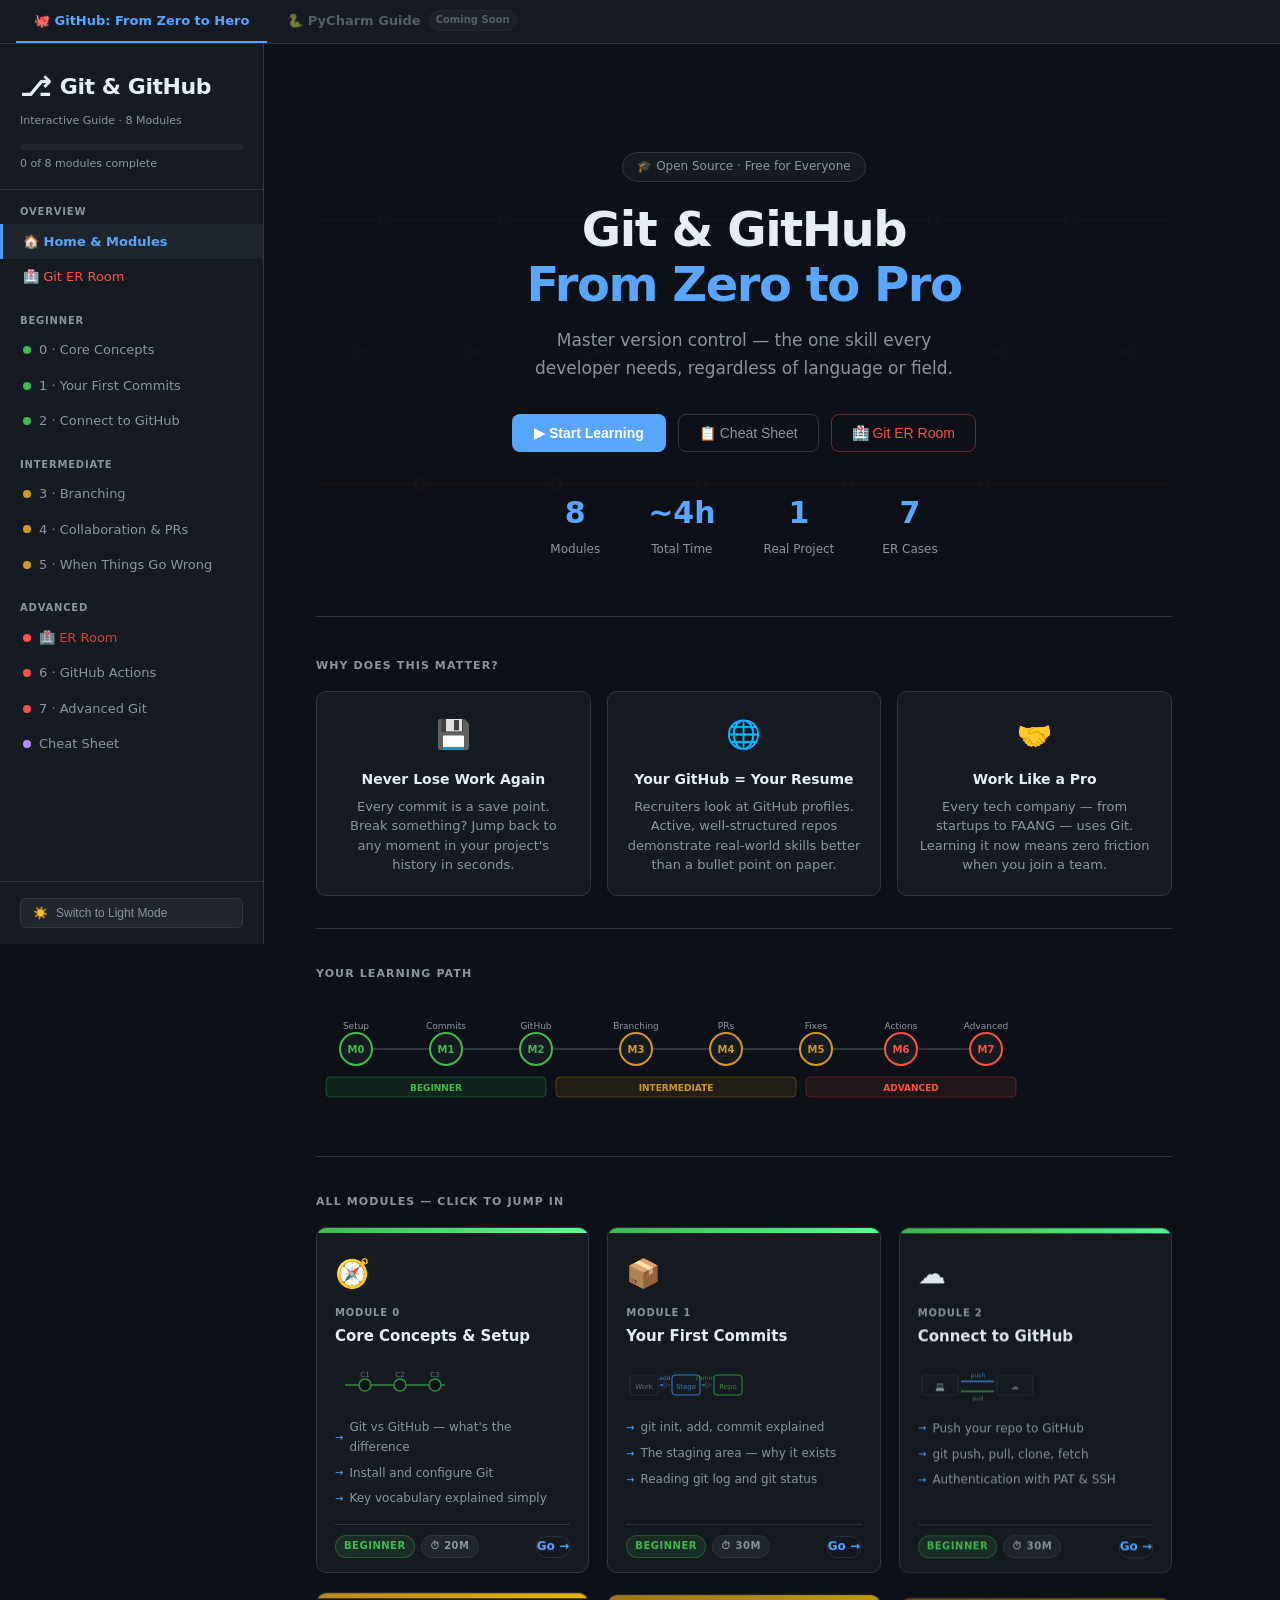
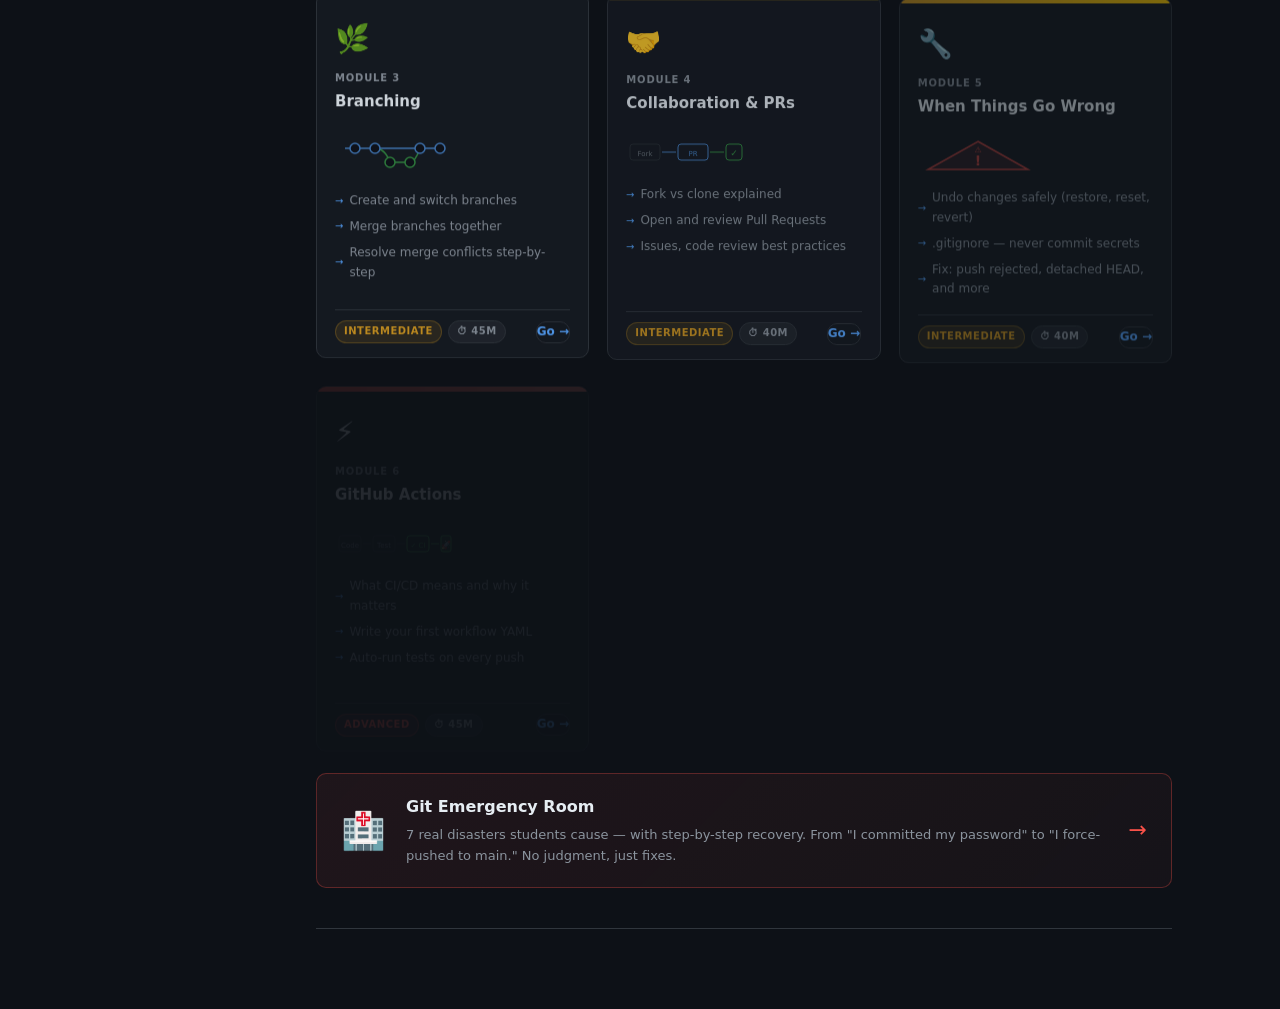
==== commit aaba8fc3: "Refactor: split monolithic index.html into modular folder structure - Extract CSS to css/style.css (" ====
--- a/index.html
+++ b/index.html
@@ -1,2805 +1,11 @@
 <!DOCTYPE html>
-<html lang="en" data-theme="dark">
+<html>
 <head>
   <meta charset="UTF-8">
-  <meta name="viewport" content="width=device-width, initial-scale=1.0">
-  <title>Git &amp; GitHub — From Zero to Pro</title>
-  <style>
-    :root[data-theme="dark"] {
-      --bg:#0d1117; --surface:#161b22; --surface2:#21262d; --border:#30363d;
-      --text:#e6edf3; --text-muted:#8b949e; --accent:#58a6ff; --accent-hover:#79c0ff;
-      --green:#3fb950; --yellow:#d29922; --red:#f85149; --orange:#f0883e;
-      --purple:#bc8cff; --code-bg:#0d1117;
-    }
-    :root[data-theme="light"] {
-      --bg:#ffffff; --surface:#f6f8fa; --surface2:#eaeef2; --border:#d0d7de;
-      --text:#1f2328; --text-muted:#656d76; --accent:#0969da; --accent-hover:#0550ae;
-      --green:#1a7f37; --yellow:#9a6700; --red:#cf222e; --orange:#bc4c00;
-      --purple:#8250df; --code-bg:#f6f8fa;
-    }
-    *{box-sizing:border-box;margin:0;padding:0;}
-    html{scroll-behavior:auto;}
-    body{font-family:-apple-system,BlinkMacSystemFont,'Segoe UI',system-ui,sans-serif;
-      background:var(--bg);color:var(--text);line-height:1.65;display:flex;min-height:100vh;}
-
-    /* ── PAGE SWITCHING ── */
-    .page-view{display:none;}
-    .page-view.active{display:block;}
-
-    /* ── TOP TABS ── */
-    #top-tabs{position:fixed;top:0;left:0;right:0;height:44px;
-      background:var(--surface);border-bottom:1px solid var(--border);
-      display:flex;align-items:stretch;z-index:300;padding:0 16px;gap:2px;}
-    .top-tab{display:flex;align-items:center;gap:8px;padding:0 18px;
-      font-size:13px;font-weight:600;color:var(--text-muted);cursor:pointer;
-      border-bottom:2px solid transparent;transition:all .15s;white-space:nowrap;}
-    .top-tab:hover{color:var(--text);}
-    .top-tab.active{color:var(--accent);border-bottom-color:var(--accent);}
-    .top-tab.soon{opacity:.55;cursor:default;}
-    .top-tab .tab-badge{font-size:10px;font-weight:700;padding:1px 6px;
-      border-radius:20px;background:var(--surface2);border:1px solid var(--border);
-      color:var(--text-muted);}
-
-    /* ── SIDEBAR ── */
-    #sidebar{width:264px;min-height:100vh;background:var(--surface);
-      border-right:1px solid var(--border);padding:0;position:fixed;top:44px;left:0;
-      overflow-y:auto;z-index:100;display:flex;flex-direction:column;}
-    .sb-head{padding:20px 20px 16px;border-bottom:1px solid var(--border);}
-    .sb-logo{font-size:22px;font-weight:800;display:flex;align-items:center;gap:8px;
-      letter-spacing:-0.02em;}
-    .sb-logo span{font-size:28px;}
-    .sb-sub{font-size:11px;color:var(--text-muted);margin-top:2px;}
-    .prog-wrap{margin-top:14px;background:var(--surface2);border-radius:6px;height:6px;overflow:hidden;}
-    .prog-bar{height:100%;background:linear-gradient(90deg,var(--green),var(--accent));
-      width:0%;transition:width .5s ease;border-radius:6px;}
-    .prog-label{font-size:11px;color:var(--text-muted);margin-top:5px;}
-    .nav-group{padding:8px 0 4px;}
-    .nav-group-title{font-size:10px;font-weight:700;text-transform:uppercase;
-      letter-spacing:.08em;color:var(--text-muted);padding:6px 20px 3px;}
-    .nav-item{display:flex;align-items:center;gap:8px;padding:7px 20px;
-      color:var(--text-muted);text-decoration:none;font-size:13px;
-      border-left:3px solid transparent;transition:all .15s;cursor:pointer;}
-    .nav-item:hover{color:var(--text);background:var(--surface2);}
-    .nav-item.active{color:var(--accent);border-left-color:var(--accent);
-      background:var(--surface2);font-weight:600;}
-    .nav-item.done{color:var(--text);}
-    .dot{width:8px;height:8px;border-radius:50%;flex-shrink:0;}
-    .dot.b{background:var(--green);}.dot.i{background:var(--yellow);}
-    .dot.a{background:var(--red);}.dot.r{background:var(--purple);}
-    .check{margin-left:auto;color:var(--green);font-size:11px;opacity:0;}
-    .nav-item.done .check{opacity:1;}
-    .sb-foot{margin-top:auto;padding:16px 20px;border-top:1px solid var(--border);}
-    .theme-btn{display:flex;align-items:center;gap:8px;background:var(--surface2);
-      border:1px solid var(--border);border-radius:6px;padding:7px 12px;
-      color:var(--text-muted);cursor:pointer;font-size:12px;width:100%;transition:all .15s;}
-    .theme-btn:hover{color:var(--text);border-color:var(--accent);}
-
-    /* ── MAIN ── */
-    #main{margin-left:264px;flex:1;padding:88px 52px 80px;max-width:960px;}
-
-    /* ── PYCHARM PLACEHOLDER ── */
-    #tab-pycharm{display:none;margin-left:264px;flex:1;padding:88px 52px 80px;
-      align-items:center;justify-content:center;min-height:100vh;}
-    .coming-soon-wrap{text-align:center;max-width:480px;margin:0 auto;}
-    .coming-soon-wrap .cs-icon{font-size:80px;margin-bottom:24px;display:block;}
-    .coming-soon-wrap h1{font-size:36px;font-weight:800;letter-spacing:-.02em;margin-bottom:12px;}
-    .coming-soon-wrap p{font-size:16px;color:var(--text-muted);line-height:1.65;margin-bottom:24px;}
-    .coming-soon-wrap .cs-badge{display:inline-block;background:var(--surface);
-      border:1px solid var(--border);border-radius:20px;padding:6px 16px;
-      font-size:12px;color:var(--text-muted);}
-
-    /* ── HERO ── */
-    .hero{text-align:center;padding:48px 0 52px;border-bottom:1px solid var(--border);margin-bottom:60px;}
-    .hero-pill{display:inline-flex;align-items:center;gap:6px;background:var(--surface);
-      border:1px solid var(--border);border-radius:20px;padding:4px 14px;font-size:12px;
-      color:var(--text-muted);margin-bottom:20px;}
-    .hero h1{font-size:44px;font-weight:800;letter-spacing:-.03em;line-height:1.15;margin-bottom:14px;}
-    .hero h1 .ac{color:var(--accent);}
-    .hero p{font-size:17px;color:var(--text-muted);max-width:480px;margin:0 auto 36px;}
-    .stats{display:flex;justify-content:center;gap:48px;}
-    .stat .n{font-size:28px;font-weight:800;color:var(--accent);}
-    .stat .l{font-size:12px;color:var(--text-muted);margin-top:2px;}
-    .project-intro{background:linear-gradient(135deg,rgba(88,166,255,.07),rgba(63,185,80,.07));
-      border:1px solid var(--accent);border-radius:10px;padding:18px 22px;margin-top:32px;
-      text-align:left;font-size:14px;}
-    .project-intro strong{color:var(--accent);}
-
-    /* ── MODULE ── */
-    .module{margin-bottom:80px;scroll-margin-top:20px;}
-    .mod-head{display:flex;align-items:flex-start;gap:14px;margin-bottom:28px;
-      padding-bottom:20px;border-bottom:1px solid var(--border);}
-    .mod-icon{font-size:32px;flex-shrink:0;line-height:1;}
-    .mod-meta{flex:1;}
-    .badges{display:flex;gap:6px;flex-wrap:wrap;margin-bottom:6px;}
-    .badge{font-size:10px;font-weight:700;padding:2px 8px;border-radius:20px;
-      text-transform:uppercase;letter-spacing:.05em;border:1px solid;}
-    .badge.b{background:rgba(63,185,80,.12);color:var(--green);border-color:rgba(63,185,80,.3);}
-    .badge.i{background:rgba(210,153,34,.12);color:var(--yellow);border-color:rgba(210,153,34,.3);}
-    .badge.a{background:rgba(248,81,73,.12);color:var(--red);border-color:rgba(248,81,73,.3);}
-    .badge.t{background:var(--surface2);color:var(--text-muted);border-color:var(--border);}
-    .module h2{font-size:28px;font-weight:800;letter-spacing:-.02em;}
-    .module h3{font-size:18px;font-weight:700;margin:32px 0 12px;display:flex;
-      align-items:center;gap:8px;}
-    .module h3::before{content:'';display:block;width:3px;height:18px;
-      background:var(--accent);border-radius:2px;flex-shrink:0;}
-    .module p{font-size:15px;margin-bottom:12px;color:var(--text);}
-    .module ul,.module ol{margin:8px 0 14px 22px;font-size:15px;}
-    .module li{margin-bottom:5px;}
-    a{color:var(--accent);}
-
-    /* ── CONCEPT BOX ── */
-    .concept{background:var(--surface);border:1px solid var(--border);border-radius:8px;
-      padding:16px 20px;margin:16px 0;}
-    .concept .ct{font-size:10px;font-weight:700;text-transform:uppercase;
-      letter-spacing:.07em;color:var(--accent);margin-bottom:8px;}
-
-    /* ── CODE ── */
-    .code-wrap{position:relative;margin:12px 0 20px;}
-    .code-label{font-size:11px;color:var(--text-muted);background:var(--surface);
-      border:1px solid var(--border);border-bottom:none;border-radius:6px 6px 0 0;
-      padding:4px 12px;display:inline-block;font-family:'SF Mono','Fira Code',monospace;}
-    pre{background:var(--code-bg);border:1px solid var(--border);border-radius:6px;
-      padding:16px 20px;overflow-x:auto;font-family:'SF Mono','Fira Code','Cascadia Code',monospace;
-      font-size:13px;line-height:1.75;position:relative;}
-    .code-label+pre{border-radius:0 6px 6px 6px;}
-    .copy-btn{position:absolute;top:8px;right:8px;background:var(--surface2);
-      border:1px solid var(--border);border-radius:4px;color:var(--text-muted);
-      padding:4px 10px;font-size:11px;cursor:pointer;transition:all .15s;
-      font-family:-apple-system,sans-serif;}
-    .copy-btn:hover{color:var(--text);border-color:var(--accent);}
-    .copy-btn.copied{color:var(--green);border-color:var(--green);}
-    code{font-family:'SF Mono','Fira Code',monospace;font-size:.87em;
-      background:var(--surface2);padding:2px 6px;border-radius:4px;border:1px solid var(--border);}
-    pre code{background:none;padding:0;border:none;font-size:1em;}
-    .c{color:#8b949e;} /* comment */
-    .kw{color:#ff7b72;} /* keyword */
-    .str{color:#a5d6ff;} /* string */
-    .num{color:#f0883e;} /* number/flag */
-    .ok{color:#3fb950;} /* success */
-    .err{color:#f85149;} /* error */
-    .dim{color:#8b949e;} /* muted output */
-    .hl{color:#ffd700;} /* highlight */
-
-    /* ── TERMINAL ── */
-    .terminal{background:#0a0a0a;border-radius:8px;overflow:hidden;margin:12px 0 20px;
-      font-family:'SF Mono','Fira Code',monospace;font-size:13px;}
-    .t-bar{background:#1c1c1c;padding:10px 14px;display:flex;align-items:center;gap:6px;}
-    .t-dot{width:12px;height:12px;border-radius:50%;}
-    .t-dot.r{background:#ff5f56;}.t-dot.y{background:#ffbd2e;}.t-dot.g{background:#27c93f;}
-    .t-title{font-size:11px;color:#666;margin-left:8px;}
-    .t-body{padding:14px 18px;line-height:2;color:#e0e0e0;}
-    .tp{color:#27c93f;} .tc{color:#79c0ff;} .to{color:#8b949e;} .te{color:#ff5f56;}
-
-    /* ── CALLOUTS ── */
-    .callout{border-radius:8px;padding:13px 16px;margin:14px 0;font-size:14px;
-      border-left:4px solid;display:flex;gap:10px;align-items:flex-start;}
-    .callout-icon{flex-shrink:0;font-size:16px;margin-top:1px;}
-    .callout.info{background:rgba(88,166,255,.08);border-color:var(--accent);}
-    .callout.warn{background:rgba(210,153,34,.1);border-color:var(--yellow);}
-    .callout.danger{background:rgba(248,81,73,.1);border-color:var(--red);}
-    .callout.tip{background:rgba(188,140,255,.1);border-color:var(--purple);}
-    .callout.ok{background:rgba(63,185,80,.1);border-color:var(--green);}
-
-    /* ── PROJECT TASK ── */
-    .task-box{background:linear-gradient(135deg,rgba(88,166,255,.06),rgba(63,185,80,.06));
-      border:1px solid var(--accent);border-radius:10px;padding:20px 24px;margin:24px 0;}
-    .task-box-head{display:flex;align-items:center;gap:10px;margin-bottom:14px;}
-    .task-tag{font-size:10px;font-weight:800;text-transform:uppercase;letter-spacing:.07em;
-      background:var(--accent);color:#fff;padding:3px 8px;border-radius:4px;}
-    .task-box-head .title{font-weight:700;font-size:15px;}
-    .checklist{list-style:none;margin:0;padding:0;}
-    .checklist li{display:flex;align-items:flex-start;gap:10px;padding:5px 0;
-      font-size:14px;cursor:pointer;user-select:none;}
-    .cb{width:16px;height:16px;border:2px solid var(--border);border-radius:4px;
-      flex-shrink:0;margin-top:2px;transition:all .15s;display:flex;
-      align-items:center;justify-content:center;font-size:10px;}
-    .checklist li.done .cb{background:var(--green);border-color:var(--green);color:#fff;}
-    .checklist li.done .ct-text{text-decoration:line-through;color:var(--text-muted);}
-
-    /* ── COLLAPSIBLE ── */
-    .collapse{border:1px solid var(--border);border-radius:8px;margin:16px 0;overflow:hidden;}
-    .collapse-head{display:flex;align-items:center;gap:10px;padding:12px 16px;
-      cursor:pointer;background:var(--surface);font-size:14px;font-weight:600;
-      user-select:none;transition:background .15s;}
-    .collapse-head:hover{background:var(--surface2);}
-    .arr{margin-left:auto;color:var(--text-muted);font-size:12px;
-      transition:transform .2s;display:inline-block;}
-    .collapse.open .arr{transform:rotate(90deg);}
-    .collapse-body{display:none;padding:16px;border-top:1px solid var(--border);}
-    .collapse.open .collapse-body{display:block;}
-
-    /* ── STEPS ── */
-    .steps{margin:16px 0;}
-    .step{display:flex;gap:16px;margin-bottom:20px;}
-    .sn{width:28px;height:28px;border-radius:50%;background:var(--accent);color:#fff;
-      display:flex;align-items:center;justify-content:center;font-size:13px;
-      font-weight:700;flex-shrink:0;margin-top:2px;}
-    .sb{flex:1;}
-    .sb strong{display:block;font-size:15px;margin-bottom:5px;}
-
-    /* ── GIT GRAPH ── */
-    .graph-wrap{background:var(--surface);border:1px solid var(--border);border-radius:8px;
-      padding:20px 24px;margin:16px 0;overflow-x:auto;}
-    .graph-wrap svg text{font-family:'SF Mono',monospace;}
-
-    /* ── TABLE ── */
-    .tbl{width:100%;border-collapse:collapse;font-size:13px;margin:12px 0 20px;}
-    .tbl th{text-align:left;padding:8px 12px;background:var(--surface);
-      border:1px solid var(--border);font-size:11px;font-weight:700;
-      text-transform:uppercase;letter-spacing:.05em;color:var(--text-muted);}
-    .tbl td{padding:8px 12px;border:1px solid var(--border);vertical-align:top;}
-    .tbl tr:hover td{background:var(--surface);}
-    .tbl td:first-child{font-family:'SF Mono',monospace;color:var(--accent);white-space:nowrap;}
-
-    /* ── CHEATSHEET ── */
-    .cs-grid{display:grid;grid-template-columns:repeat(auto-fill,minmax(290px,1fr));gap:18px;margin:20px 0;}
-    .cs-card{background:var(--surface);border:1px solid var(--border);border-radius:8px;overflow:hidden;}
-    .cs-head{background:var(--surface2);padding:9px 14px;font-size:11px;font-weight:700;
-      text-transform:uppercase;letter-spacing:.06em;border-bottom:1px solid var(--border);
-      color:var(--text-muted);}
-    .cs-card table{width:100%;border-collapse:collapse;font-size:12px;}
-    .cs-card td{padding:6px 14px;border-bottom:1px solid var(--border);}
-    .cs-card td:first-child{font-family:monospace;color:var(--accent);font-size:11px;white-space:nowrap;}
-    .cs-card td:last-child{color:var(--text-muted);}
-    .cs-card tr:last-child td{border-bottom:none;}
-
-    /* ── DIVIDER / FOOTER ── */
-    hr{border:none;border-top:1px solid var(--border);margin:40px 0;}
-    .finish{text-align:center;padding:48px 24px;background:var(--surface);
-      border-radius:12px;border:1px solid var(--border);}
-    .finish .trophy{font-size:64px;margin-bottom:16px;}
-
-    /* ── HAMBURGER / MOBILE ── */
-    .hamburger{display:none;position:fixed;top:58px;left:14px;z-index:200;
-      background:var(--surface);border:1px solid var(--border);border-radius:6px;
-      padding:8px 12px;cursor:pointer;font-size:16px;}
-    @media(max-width:800px){
-      .hamburger{display:block;}
-      #sidebar{transform:translateX(-100%);transition:transform .2s;}
-      #sidebar.open{transform:translateX(0);}
-      #main{margin-left:0;padding:108px 20px 60px;}
-      #tab-pycharm{margin-left:0;padding:108px 20px 60px;}
-      .hero h1{font-size:30px;}
-      .stats{gap:20px;}
-    }
-
-    /* ── CONFLICT VISUAL ── */
-    .conflict-block{font-family:'SF Mono',monospace;font-size:13px;border-radius:8px;
-      overflow:hidden;margin:12px 0 20px;}
-    .cb-yours{background:rgba(63,185,80,.15);padding:12px 16px;border-left:3px solid var(--green);}
-    .cb-sep{background:var(--surface2);padding:6px 16px;color:var(--text-muted);font-size:12px;}
-    .cb-theirs{background:rgba(248,81,73,.12);padding:12px 16px;border-left:3px solid var(--red);}
-    .cb-end{background:var(--surface2);padding:6px 16px;color:var(--text-muted);font-size:12px;}
-
-    /* ── LANDING PAGE ── */
-    .landing-hero{position:relative;overflow:hidden;text-align:center;
-      padding:64px 40px 56px;border-bottom:1px solid var(--border);margin-bottom:0;}
-    #heroCanvas{position:absolute;inset:0;width:100%;height:100%;opacity:.18;pointer-events:none;}
-    .landing-hero .inner{position:relative;z-index:1;}
-    .hero-pill{display:inline-flex;align-items:center;gap:6px;background:var(--surface);
-      border:1px solid var(--border);border-radius:20px;padding:4px 14px;font-size:12px;
-      color:var(--text-muted);margin-bottom:20px;}
-    .landing-hero h1{font-size:48px;font-weight:800;letter-spacing:-.03em;line-height:1.15;margin-bottom:14px;}
-    .landing-hero h1 .ac{color:var(--accent);}
-    .landing-hero .sub{font-size:17px;color:var(--text-muted);max-width:460px;margin:0 auto 32px;}
-    .hero-btns{display:flex;gap:12px;justify-content:center;flex-wrap:wrap;margin-bottom:36px;}
-    .btn-primary{background:var(--accent);color:#fff;border:none;border-radius:8px;
-      padding:11px 22px;font-size:14px;font-weight:600;cursor:pointer;transition:all .15s;}
-    .btn-primary:hover{opacity:.88;transform:translateY(-1px);}
-    .btn-ghost{background:transparent;color:var(--text-muted);border:1px solid var(--border);
-      border-radius:8px;padding:10px 20px;font-size:14px;cursor:pointer;transition:all .15s;}
-    .btn-ghost:hover{border-color:var(--accent);color:var(--accent);}
-    .hero-stats{display:flex;justify-content:center;gap:48px;}
-    .hero-stats .stat .n{font-size:30px;font-weight:800;color:var(--accent);}
-    .hero-stats .stat .l{font-size:12px;color:var(--text-muted);margin-top:2px;}
-
-    /* ── WHY CARDS ── */
-    .why-section{padding:40px 0 32px;border-bottom:1px solid var(--border);margin-bottom:0;}
-    .section-label{font-size:11px;font-weight:700;text-transform:uppercase;letter-spacing:.1em;
-      color:var(--text-muted);margin-bottom:16px;}
-    .why-cards{display:grid;grid-template-columns:repeat(3,1fr);gap:16px;}
-    .why-card{background:var(--surface);border:1px solid var(--border);border-radius:10px;
-      padding:20px;text-align:center;}
-    .why-card .wc-icon{font-size:28px;margin-bottom:10px;}
-    .why-card h4{font-size:14px;font-weight:700;margin-bottom:6px;}
-    .why-card p{font-size:13px;color:var(--text-muted);line-height:1.5;}
-
-    /* ── LEARNING PATH ── */
-    .path-section{padding:36px 0 32px;border-bottom:1px solid var(--border);margin-bottom:0;}
-    .path-svg-wrap{overflow-x:auto;padding:8px 0;}
-
-    /* ── MODULE CARDS ── */
-    .cards-section{padding:36px 0 40px;border-bottom:1px solid var(--border);margin-bottom:0;}
-    .mod-cards-grid{display:grid;grid-template-columns:repeat(3,1fr);gap:18px;}
-    .mod-card{background:var(--surface);border:1px solid var(--border);border-radius:10px;
-      overflow:hidden;cursor:pointer;transition:transform .2s,box-shadow .2s,border-color .2s;
-      display:flex;flex-direction:column;}
-    .mod-card:hover{transform:translateY(-4px);border-color:var(--accent);
-      box-shadow:0 8px 32px rgba(88,166,255,.15);}
-    .mod-card-top{height:5px;width:100%;}
-    .mod-card-top.b{background:linear-gradient(90deg,var(--green),#57ff99);}
-    .mod-card-top.i{background:linear-gradient(90deg,var(--yellow),#ffcc00);}
-    .mod-card-top.a{background:linear-gradient(90deg,var(--red),#ff7b72);}
-    .mod-card-top.r{background:linear-gradient(90deg,var(--purple),#d8a2ff);}
-    .mod-card-body{padding:18px 18px 14px;flex:1;display:flex;flex-direction:column;}
-    .mod-card-icon{font-size:28px;margin-bottom:8px;}
-    .mod-card-num{font-size:10px;font-weight:700;text-transform:uppercase;
-      letter-spacing:.08em;color:var(--text-muted);margin-bottom:3px;}
-    .mod-card h3{font-size:15px;font-weight:700;margin-bottom:10px;}
-    .mod-card-preview{list-style:none;padding:0;margin:0 0 12px;flex:1;}
-    .mod-card-preview li{font-size:12px;color:var(--text-muted);padding:3px 0;
-      display:flex;align-items:center;gap:6px;}
-    .mod-card-preview li::before{content:'→';color:var(--accent);font-size:10px;}
-    .mod-card-mini{margin:8px 0 12px;opacity:.7;}
-    .mod-card-footer{display:flex;align-items:center;justify-content:space-between;
-      padding-top:10px;border-top:1px solid var(--border);}
-    .mod-card-badges{display:flex;gap:6px;}
-    .mod-card .go{font-size:12px;color:var(--accent);font-weight:600;}
-
-    /* ── ER ROOM TEASER ── */
-    .er-teaser{background:linear-gradient(135deg,rgba(248,81,73,.08),rgba(248,81,73,.04));
-      border:1px solid rgba(248,81,73,.3);border-radius:10px;padding:20px 24px;
-      margin:32px 0 0;display:flex;align-items:center;gap:20px;cursor:pointer;
-      transition:border-color .15s;}
-    .er-teaser:hover{border-color:var(--red);}
-    .er-teaser-icon{font-size:36px;flex-shrink:0;}
-    .er-teaser h3{font-size:16px;font-weight:700;margin-bottom:4px;}
-    .er-teaser p{font-size:13px;color:var(--text-muted);}
-    .er-teaser .er-go{margin-left:auto;font-size:22px;color:var(--red);flex-shrink:0;}
-
-    /* ── DIAGRAMS ── */
-    .diagram-wrap{background:var(--surface);border:1px solid var(--border);border-radius:8px;
-      margin:18px 0 24px;overflow:hidden;}
-    .diagram-label{font-size:10px;font-weight:700;text-transform:uppercase;letter-spacing:.07em;
-      color:var(--text-muted);background:var(--surface2);padding:6px 14px;
-      border-bottom:1px solid var(--border);}
-    .diagram-inner{padding:20px;}
-
-    /* Before/After */
-    .before-after{display:grid;grid-template-columns:1fr 1fr;gap:0;}
-    .ba-panel{padding:16px 18px;}
-    .ba-panel.before{background:rgba(248,81,73,.06);border-right:1px solid var(--border);}
-    .ba-panel.after{background:rgba(63,185,80,.06);}
-    .ba-title{font-size:11px;font-weight:700;text-transform:uppercase;letter-spacing:.07em;
-      margin-bottom:10px;display:flex;align-items:center;gap:6px;}
-    .ba-panel.before .ba-title{color:var(--red);}
-    .ba-panel.after .ba-title{color:var(--green);}
-    .ba-files{font-family:'SF Mono',monospace;font-size:12px;line-height:2;color:var(--text-muted);}
-    .ba-files .fn-bad{color:var(--red);}
-    .ba-files .fn-ok{color:var(--green);}
-    .ba-files .fn-dim{color:var(--text-muted);}
-    .ba-caption{font-size:11px;color:var(--text-muted);margin-top:10px;font-style:italic;}
-
-    /* Staging Machine */
-    .staging-machine{display:flex;align-items:center;gap:0;padding:8px 0;}
-    .stage-zone{flex:1;background:var(--surface2);border:1px solid var(--border);
-      border-radius:8px;padding:14px 12px;text-align:center;}
-    .stage-zone .sz-icon{font-size:24px;margin-bottom:6px;}
-    .stage-zone .sz-name{font-size:11px;font-weight:700;color:var(--text-muted);
-      text-transform:uppercase;letter-spacing:.06em;margin-bottom:4px;}
-    .stage-zone .sz-files{font-size:11px;color:var(--text-muted);}
-    .stage-arrow{flex-shrink:0;padding:0 12px;text-align:center;}
-    .stage-arrow .sa-cmd{font-family:'SF Mono',monospace;font-size:10px;color:var(--accent);
-      display:block;margin-bottom:4px;white-space:nowrap;}
-    .stage-arrow .sa-arr{font-size:18px;color:var(--accent);}
-
-    /* Push/Pull Animation */
-    .pushpull-wrap{display:flex;align-items:center;justify-content:center;
-      gap:0;padding:12px 0;position:relative;}
-    .pp-box{background:var(--surface2);border:1px solid var(--border);border-radius:8px;
-      padding:14px 18px;text-align:center;min-width:120px;}
-    .pp-box .ppb-icon{font-size:24px;margin-bottom:4px;}
-    .pp-box .ppb-label{font-size:12px;font-weight:600;}
-    .pp-box .ppb-sub{font-size:10px;color:var(--text-muted);margin-top:2px;}
-    .pp-arrows{flex:1;display:flex;flex-direction:column;gap:12px;
-      align-items:center;padding:0 8px;position:relative;}
-    .pp-arrow-row{display:flex;align-items:center;gap:8px;width:100%;}
-    .pp-arrow-line{flex:1;height:2px;position:relative;overflow:visible;}
-    .pp-arrow-line.push-line{background:rgba(88,166,255,.3);}
-    .pp-arrow-line.pull-line{background:rgba(63,185,80,.3);}
-    .pp-cmd{font-family:'SF Mono',monospace;font-size:10px;white-space:nowrap;}
-    .pp-cmd.push{color:var(--accent);}
-    .pp-cmd.pull{color:var(--green);}
-    .pp-packet{width:10px;height:10px;border-radius:50%;position:absolute;top:-4px;}
-    .pp-packet.push{background:var(--accent);animation:packetR 2s linear infinite;}
-    .pp-packet.pull{background:var(--green);animation:packetL 2s linear infinite 1s;}
-    @keyframes packetR{0%{left:0;}100%{left:calc(100% - 10px);}}
-    @keyframes packetL{0%{left:calc(100% - 10px);}100%{left:0;}}
-    .pp-arrowhead{font-size:12px;}
-    .pp-arrowhead.push{color:var(--accent);}
-    .pp-arrowhead.pull{color:var(--green);}
-
-    /* PR Flow */
-    .pr-flow{display:flex;align-items:center;flex-wrap:wrap;gap:4px;padding:8px 0;}
-    .pr-step{background:var(--surface2);border:1px solid var(--border);border-radius:6px;
-      padding:8px 12px;font-size:12px;text-align:center;white-space:nowrap;}
-    .pr-step .ps-icon{display:block;font-size:16px;margin-bottom:2px;}
-    .pr-step.highlight{background:rgba(88,166,255,.1);border-color:var(--accent);color:var(--accent);}
-    .pr-step.loop{background:rgba(210,153,34,.1);border-color:var(--yellow);color:var(--yellow);}
-    .pr-connector{color:var(--text-muted);font-size:14px;padding:0 2px;}
-    .pr-loop-note{font-size:11px;color:var(--yellow);padding:6px 0 0;width:100%;}
-
-    /* CI/CD Pipeline */
-    .pipeline-wrap{display:flex;align-items:center;gap:0;overflow-x:auto;padding:8px 0;}
-    .pl-stage{background:var(--surface2);border:1px solid var(--border);border-radius:6px;
-      padding:10px 12px;text-align:center;min-width:80px;transition:all .3s;flex-shrink:0;}
-    .pl-stage .pls-icon{font-size:18px;margin-bottom:4px;display:block;}
-    .pl-stage .pls-label{font-size:10px;font-weight:600;color:var(--text-muted);}
-    .pl-stage.active{background:rgba(63,185,80,.15);border-color:var(--green);}
-    .pl-stage.active .pls-label{color:var(--green);}
-    .pl-stage.fail{background:rgba(248,81,73,.12);border-color:var(--red);}
-    .pl-stage.fail .pls-label{color:var(--red);}
-    .pl-connector{color:var(--text-muted);padding:0 6px;font-size:14px;flex-shrink:0;}
-    .pl-branch{display:flex;flex-direction:column;gap:6px;flex-shrink:0;}
-    .pl-run-btn{display:block;margin:12px auto 0;background:var(--green);color:#fff;
-      border:none;border-radius:6px;padding:6px 16px;font-size:12px;cursor:pointer;
-      transition:opacity .15s;}
-    .pl-run-btn:hover{opacity:.8;}
-
-    /* Decision Tree */
-    .dtree-wrap{overflow-x:auto;padding:8px 0;}
-
-    /* ER ROOM ── */
-    .er-room-header{background:linear-gradient(135deg,rgba(248,81,73,.12),rgba(248,81,73,.04));
-      border:1px solid rgba(248,81,73,.25);border-radius:10px;padding:20px 24px;margin-bottom:24px;
-      display:flex;align-items:center;gap:16px;}
-    .er-room-header .er-icon{font-size:40px;flex-shrink:0;}
-    .er-room-header h3{font-size:20px;font-weight:800;margin-bottom:4px;}
-    .er-room-header p{font-size:13px;color:var(--text-muted);}
-    .er-cases{display:flex;flex-direction:column;gap:12px;}
-    .er-case{border:1px solid var(--border);border-radius:8px;overflow:hidden;}
-    .er-case-head{display:flex;align-items:center;gap:12px;padding:12px 16px;
-      cursor:pointer;background:var(--surface);user-select:none;transition:background .15s;}
-    .er-case-head:hover{background:var(--surface2);}
-    .er-case-num{font-size:10px;font-weight:700;color:var(--text-muted);
-      font-family:'SF Mono',monospace;flex-shrink:0;}
-    .er-case-name{font-weight:700;font-size:14px;flex:1;}
-    .severity{font-size:10px;font-weight:700;padding:2px 8px;border-radius:20px;
-      text-transform:uppercase;letter-spacing:.05em;flex-shrink:0;}
-    .severity.crit{background:rgba(248,81,73,.15);color:var(--red);border:1px solid rgba(248,81,73,.3);}
-    .severity.mod{background:rgba(210,153,34,.12);color:var(--yellow);border:1px solid rgba(210,153,34,.3);}
-    .severity.min{background:rgba(63,185,80,.12);color:var(--green);border:1px solid rgba(63,185,80,.3);}
-    .er-arr{margin-left:4px;font-size:12px;color:var(--text-muted);transition:transform .2s;}
-    .er-case.open .er-arr{transform:rotate(90deg);}
-    .er-case-body{display:none;padding:16px;border-top:1px solid var(--border);background:var(--bg);}
-    .er-case.open .er-case-body{display:block;}
-    .er-row{display:grid;grid-template-columns:80px 1fr;gap:8px;margin-bottom:10px;font-size:14px;}
-    .er-row-label{font-size:11px;font-weight:700;text-transform:uppercase;
-      letter-spacing:.06em;color:var(--text-muted);padding-top:2px;}
-
-    /* Responsive additions */
-    @media(max-width:900px){
-      .why-cards{grid-template-columns:1fr;}
-      .mod-cards-grid{grid-template-columns:repeat(2,1fr);}
-      .before-after{grid-template-columns:1fr;}
-      .ba-panel.before{border-right:none;border-bottom:1px solid var(--border);}
-    }
-    @media(max-width:600px){
-      .mod-cards-grid{grid-template-columns:1fr;}
-      .landing-hero h1{font-size:32px;}
-      .hero-stats{gap:24px;}
-      .staging-machine{flex-direction:column;}
-      .stage-arrow{transform:rotate(90deg);}
-    }
-
-    /* Keyframes */
-    @keyframes fadeUp{from{opacity:0;transform:translateY(12px);}to{opacity:1;transform:none;}}
-    .mod-card{animation:fadeUp .3s ease both;}
-    .mod-card:nth-child(1){animation-delay:.05s;}
-    .mod-card:nth-child(2){animation-delay:.10s;}
-    .mod-card:nth-child(3){animation-delay:.15s;}
-    .mod-card:nth-child(4){animation-delay:.20s;}
-    .mod-card:nth-child(5){animation-delay:.25s;}
-    .mod-card:nth-child(6){animation-delay:.30s;}
-    .mod-card:nth-child(7){animation-delay:.35s;}
-    .mod-card:nth-child(8){animation-delay:.40s;}
-    .mod-card:nth-child(9){animation-delay:.45s;}
-  </style>
+  <meta http-equiv="refresh" content="0; url=github-guide/">
+  <title>Student Guides</title>
 </head>
 <body>
-
-<!-- ════════════════ TOP TAB BAR ════════════════ -->
-<div id="top-tabs">
-  <div class="top-tab active" data-tab="git" onclick="switchTab('git')">
-    🐙 GitHub: From Zero to Hero
-  </div>
-  <div class="top-tab soon" data-tab="pycharm" onclick="switchTab('pycharm')">
-    🐍 PyCharm Guide <span class="tab-badge">Coming Soon</span>
-  </div>
-</div>
-
-<button class="hamburger" onclick="toggleSidebar()">☰</button>
-
-<!-- ════════════════ SIDEBAR ════════════════ -->
-<nav id="sidebar">
-  <div class="sb-head">
-    <div class="sb-logo"><span>⎇</span> Git &amp; GitHub</div>
-    <div class="sb-sub">Interactive Guide · 8 Modules</div>
-    <div class="prog-wrap"><div class="prog-bar" id="progressBar"></div></div>
-    <div class="prog-label" id="progressLabel">0 of 8 modules complete</div>
-  </div>
-
-  <div class="nav-group">
-    <div class="nav-group-title">Overview</div>
-    <div class="nav-item" data-target="landing">🏠 Home &amp; Modules</div>
-    <div class="nav-item" data-target="er" style="color:var(--red)">🏥 Git ER Room</div>
-  </div>
-  <div class="nav-group">
-    <div class="nav-group-title">Beginner</div>
-    <div class="nav-item" data-target="m0"><span class="dot b"></span>0 · Core Concepts<span class="check">✓</span></div>
-    <div class="nav-item" data-target="m1"><span class="dot b"></span>1 · Your First Commits<span class="check">✓</span></div>
-    <div class="nav-item" data-target="m2"><span class="dot b"></span>2 · Connect to GitHub<span class="check">✓</span></div>
-  </div>
-  <div class="nav-group">
-    <div class="nav-group-title">Intermediate</div>
-    <div class="nav-item" data-target="m3"><span class="dot i"></span>3 · Branching<span class="check">✓</span></div>
-    <div class="nav-item" data-target="m4"><span class="dot i"></span>4 · Collaboration &amp; PRs<span class="check">✓</span></div>
-    <div class="nav-item" data-target="m5"><span class="dot i"></span>5 · When Things Go Wrong<span class="check">✓</span></div>
-  </div>
-  <div class="nav-group">
-    <div class="nav-group-title">Advanced</div>
-    <div class="nav-item" data-target="er" style="color:rgba(248,81,73,.8)"><span class="dot a"></span>🏥 ER Room</div>
-    <div class="nav-item" data-target="m6"><span class="dot a"></span>6 · GitHub Actions<span class="check">✓</span></div>
-    <div class="nav-item" data-target="m7"><span class="dot a"></span>7 · Advanced Git<span class="check">✓</span></div>
-    <div class="nav-item" data-target="cs"><span class="dot r"></span>Cheat Sheet<span class="check">✓</span></div>
-  </div>
-
-  <div class="sb-foot">
-    <button class="theme-btn" onclick="toggleTheme()">
-      <span id="themeIcon">☀️</span>
-      <span id="themeLabel">Switch to Light Mode</span>
-    </button>
-  </div>
-</nav>
-
-<!-- ════════════════ MAIN ════════════════ -->
-<main id="main">
-
-<!-- ════════ LANDING PAGE ════════ -->
-<section id="landing" class="page-view active">
-
-<!-- HERO -->
-<div class="landing-hero">
-  <canvas id="heroCanvas"></canvas>
-  <div class="inner">
-    <div class="hero-pill">🎓 Open Source · Free for Everyone</div>
-    <h1>Git &amp; GitHub<br><span class="ac">From Zero to Pro</span></h1>
-    <p class="sub">Master version control — the one skill every developer needs, regardless of language or field.</p>
-    <div class="hero-btns">
-      <button class="btn-primary" onclick="scrollToId('m0')">▶ Start Learning</button>
-      <button class="btn-ghost" onclick="scrollToId('cs')">📋 Cheat Sheet</button>
-      <button class="btn-ghost" onclick="scrollToId('er')" style="border-color:rgba(248,81,73,.4);color:var(--red)">🏥 Git ER Room</button>
-    </div>
-    <div class="hero-stats">
-      <div class="stat"><div class="n">8</div><div class="l">Modules</div></div>
-      <div class="stat"><div class="n">~4h</div><div class="l">Total Time</div></div>
-      <div class="stat"><div class="n">1</div><div class="l">Real Project</div></div>
-      <div class="stat"><div class="n">7</div><div class="l">ER Cases</div></div>
-    </div>
-  </div>
-</div>
-
-<!-- WHY GIT -->
-<div class="why-section">
-  <div class="section-label">Why does this matter?</div>
-  <div class="why-cards">
-    <div class="why-card">
-      <div class="wc-icon">💾</div>
-      <h4>Never Lose Work Again</h4>
-      <p>Every commit is a save point. Break something? Jump back to any moment in your project's history in seconds.</p>
-    </div>
-    <div class="why-card">
-      <div class="wc-icon">🌐</div>
-      <h4>Your GitHub = Your Resume</h4>
-      <p>Recruiters look at GitHub profiles. Active, well-structured repos demonstrate real-world skills better than a bullet point on paper.</p>
-    </div>
-    <div class="why-card">
-      <div class="wc-icon">🤝</div>
-      <h4>Work Like a Pro</h4>
-      <p>Every tech company — from startups to FAANG — uses Git. Learning it now means zero friction when you join a team.</p>
-    </div>
-  </div>
-</div>
-
-<!-- LEARNING PATH -->
-<div class="path-section">
-  <div class="section-label">Your Learning Path</div>
-  <div class="path-svg-wrap">
-    <svg viewBox="0 0 720 100" width="720" height="100" style="max-width:100%">
-      <defs>
-        <marker id="ph" markerWidth="6" markerHeight="6" refX="5" refY="3" orient="auto">
-          <path d="M0,0 L6,3 L0,6 Z" fill="#30363d"/>
-        </marker>
-      </defs>
-      <!-- Connecting line -->
-      <line x1="40" y1="42" x2="680" y2="42" stroke="#30363d" stroke-width="2" marker-end="url(#ph)"/>
-      <!-- Beginner zone -->
-      <rect x="10" y="70" width="220" height="20" rx="4" fill="rgba(63,185,80,.1)" stroke="rgba(63,185,80,.3)" stroke-width="1"/>
-      <text x="120" y="84" text-anchor="middle" fill="#3fb950" font-size="9" font-weight="700">BEGINNER</text>
-      <!-- Intermediate zone -->
-      <rect x="240" y="70" width="240" height="20" rx="4" fill="rgba(210,153,34,.1)" stroke="rgba(210,153,34,.3)" stroke-width="1"/>
-      <text x="360" y="84" text-anchor="middle" fill="#d29922" font-size="9" font-weight="700">INTERMEDIATE</text>
-      <!-- Advanced zone -->
-      <rect x="490" y="70" width="210" height="20" rx="4" fill="rgba(248,81,73,.08)" stroke="rgba(248,81,73,.25)" stroke-width="1"/>
-      <text x="595" y="84" text-anchor="middle" fill="#f85149" font-size="9" font-weight="700">ADVANCED</text>
-      <!-- Module stops -->
-      <circle cx="40"  cy="42" r="16" fill="#161b22" stroke="#3fb950" stroke-width="2" style="cursor:pointer" onclick="scrollToId('m0')"/>
-      <text x="40"  y="46" text-anchor="middle" fill="#3fb950" font-size="10" font-weight="700" style="cursor:pointer" onclick="scrollToId('m0')">M0</text>
-      <text x="40"  y="22" text-anchor="middle" fill="#8b949e" font-size="9">Setup</text>
-
-      <circle cx="130" cy="42" r="16" fill="#161b22" stroke="#3fb950" stroke-width="2" style="cursor:pointer" onclick="scrollToId('m1')"/>
-      <text x="130" y="46" text-anchor="middle" fill="#3fb950" font-size="10" font-weight="700" style="cursor:pointer" onclick="scrollToId('m1')">M1</text>
-      <text x="130" y="22" text-anchor="middle" fill="#8b949e" font-size="9">Commits</text>
-
-      <circle cx="220" cy="42" r="16" fill="#161b22" stroke="#3fb950" stroke-width="2" style="cursor:pointer" onclick="scrollToId('m2')"/>
-      <text x="220" y="46" text-anchor="middle" fill="#3fb950" font-size="10" font-weight="700" style="cursor:pointer" onclick="scrollToId('m2')">M2</text>
-      <text x="220" y="22" text-anchor="middle" fill="#8b949e" font-size="9">GitHub</text>
-
-      <circle cx="320" cy="42" r="16" fill="#161b22" stroke="#d29922" stroke-width="2" style="cursor:pointer" onclick="scrollToId('m3')"/>
-      <text x="320" y="46" text-anchor="middle" fill="#d29922" font-size="10" font-weight="700" style="cursor:pointer" onclick="scrollToId('m3')">M3</text>
-      <text x="320" y="22" text-anchor="middle" fill="#8b949e" font-size="9">Branching</text>
-
-      <circle cx="410" cy="42" r="16" fill="#161b22" stroke="#d29922" stroke-width="2" style="cursor:pointer" onclick="scrollToId('m4')"/>
-      <text x="410" y="46" text-anchor="middle" fill="#d29922" font-size="10" font-weight="700" style="cursor:pointer" onclick="scrollToId('m4')">M4</text>
-      <text x="410" y="22" text-anchor="middle" fill="#8b949e" font-size="9">PRs</text>
-
-      <circle cx="500" cy="42" r="16" fill="#161b22" stroke="#d29922" stroke-width="2" style="cursor:pointer" onclick="scrollToId('m5')"/>
-      <text x="500" y="46" text-anchor="middle" fill="#d29922" font-size="10" font-weight="700" style="cursor:pointer" onclick="scrollToId('m5')">M5</text>
-      <text x="500" y="22" text-anchor="middle" fill="#8b949e" font-size="9">Fixes</text>
-
-      <circle cx="585" cy="42" r="16" fill="#161b22" stroke="#f85149" stroke-width="2" style="cursor:pointer" onclick="scrollToId('m6')"/>
-      <text x="585" y="46" text-anchor="middle" fill="#f85149" font-size="10" font-weight="700" style="cursor:pointer" onclick="scrollToId('m6')">M6</text>
-      <text x="585" y="22" text-anchor="middle" fill="#8b949e" font-size="9">Actions</text>
-
-      <circle cx="670" cy="42" r="16" fill="#161b22" stroke="#f85149" stroke-width="2" style="cursor:pointer" onclick="scrollToId('m7')"/>
-      <text x="670" y="46" text-anchor="middle" fill="#f85149" font-size="10" font-weight="700" style="cursor:pointer" onclick="scrollToId('m7')">M7</text>
-      <text x="670" y="22" text-anchor="middle" fill="#8b949e" font-size="9">Advanced</text>
-    </svg>
-  </div>
-</div>
-
-<!-- MODULE CARDS -->
-<div class="cards-section">
-  <div class="section-label">All Modules — Click to Jump In</div>
-  <div class="mod-cards-grid">
-
-    <div class="mod-card" onclick="scrollToId('m0')">
-      <div class="mod-card-top b"></div>
-      <div class="mod-card-body">
-        <div class="mod-card-icon">🧭</div>
-        <div class="mod-card-num">Module 0</div>
-        <h3>Core Concepts &amp; Setup</h3>
-        <svg class="mod-card-mini" viewBox="0 0 120 36" width="120" height="36">
-          <line x1="10" y1="18" x2="110" y2="18" stroke="#3fb950" stroke-width="1.5"/>
-          <circle cx="30" cy="18" r="6" fill="#0d1117" stroke="#3fb950" stroke-width="1.5"/>
-          <circle cx="65" cy="18" r="6" fill="#0d1117" stroke="#3fb950" stroke-width="1.5"/>
-          <circle cx="100" cy="18" r="6" fill="#0d1117" stroke="#3fb950" stroke-width="1.5"/>
-          <text x="30" y="10" text-anchor="middle" fill="#8b949e" font-size="7">C1</text>
-          <text x="65" y="10" text-anchor="middle" fill="#8b949e" font-size="7">C2</text>
-          <text x="100" y="10" text-anchor="middle" fill="#8b949e" font-size="7">C3</text>
-        </svg>
-        <ul class="mod-card-preview">
-          <li>Git vs GitHub — what's the difference</li>
-          <li>Install and configure Git</li>
-          <li>Key vocabulary explained simply</li>
-        </ul>
-        <div class="mod-card-footer">
-          <div class="mod-card-badges"><span class="badge b">Beginner</span><span class="badge t">⏱ 20m</span></div>
-          <span class="mod-card go">Go →</span>
-        </div>
-      </div>
-    </div>
-
-    <div class="mod-card" onclick="scrollToId('m1')">
-      <div class="mod-card-top b"></div>
-      <div class="mod-card-body">
-        <div class="mod-card-icon">📦</div>
-        <div class="mod-card-num">Module 1</div>
-        <h3>Your First Commits</h3>
-        <svg class="mod-card-mini" viewBox="0 0 120 36" width="120" height="36">
-          <rect x="4" y="8" width="28" height="20" rx="3" fill="#161b22" stroke="#30363d" stroke-width="1"/>
-          <text x="18" y="22" text-anchor="middle" fill="#8b949e" font-size="7">Work</text>
-          <line x1="34" y1="18" x2="44" y2="18" stroke="#58a6ff" stroke-width="1.5" marker-end="url(#ph)"/>
-          <text x="39" y="13" text-anchor="middle" fill="#58a6ff" font-size="6">add</text>
-          <rect x="46" y="8" width="28" height="20" rx="3" fill="#161b22" stroke="#58a6ff" stroke-width="1"/>
-          <text x="60" y="22" text-anchor="middle" fill="#58a6ff" font-size="7">Stage</text>
-          <line x1="76" y1="18" x2="86" y2="18" stroke="#3fb950" stroke-width="1.5" marker-end="url(#ph)"/>
-          <text x="81" y="13" text-anchor="middle" fill="#3fb950" font-size="6">commit</text>
-          <rect x="88" y="8" width="28" height="20" rx="3" fill="#161b22" stroke="#3fb950" stroke-width="1"/>
-          <text x="102" y="22" text-anchor="middle" fill="#3fb950" font-size="7">Repo</text>
-        </svg>
-        <ul class="mod-card-preview">
-          <li>git init, add, commit explained</li>
-          <li>The staging area — why it exists</li>
-          <li>Reading git log and git status</li>
-        </ul>
-        <div class="mod-card-footer">
-          <div class="mod-card-badges"><span class="badge b">Beginner</span><span class="badge t">⏱ 30m</span></div>
-          <span class="mod-card go">Go →</span>
-        </div>
-      </div>
-    </div>
-
-    <div class="mod-card" onclick="scrollToId('m2')">
-      <div class="mod-card-top b"></div>
-      <div class="mod-card-body">
-        <div class="mod-card-icon">☁️</div>
-        <div class="mod-card-num">Module 2</div>
-        <h3>Connect to GitHub</h3>
-        <svg class="mod-card-mini" viewBox="0 0 120 36" width="120" height="36">
-          <rect x="4" y="8" width="36" height="20" rx="3" fill="#161b22" stroke="#30363d" stroke-width="1"/>
-          <text x="22" y="22" text-anchor="middle" fill="#8b949e" font-size="8">💻</text>
-          <line x1="43" y1="14" x2="76" y2="14" stroke="#58a6ff" stroke-width="1.5"/>
-          <text x="60" y="10" text-anchor="middle" fill="#58a6ff" font-size="6">push</text>
-          <line x1="76" y1="24" x2="43" y2="24" stroke="#3fb950" stroke-width="1.5"/>
-          <text x="60" y="33" text-anchor="middle" fill="#3fb950" font-size="6">pull</text>
-          <rect x="79" y="8" width="36" height="20" rx="3" fill="#161b22" stroke="#30363d" stroke-width="1"/>
-          <text x="97" y="22" text-anchor="middle" fill="#8b949e" font-size="8">☁️</text>
-        </svg>
-        <ul class="mod-card-preview">
-          <li>Push your repo to GitHub</li>
-          <li>git push, pull, clone, fetch</li>
-          <li>Authentication with PAT &amp; SSH</li>
-        </ul>
-        <div class="mod-card-footer">
-          <div class="mod-card-badges"><span class="badge b">Beginner</span><span class="badge t">⏱ 30m</span></div>
-          <span class="mod-card go">Go →</span>
-        </div>
-      </div>
-    </div>
-
-    <div class="mod-card" onclick="scrollToId('m3')">
-      <div class="mod-card-top i"></div>
-      <div class="mod-card-body">
-        <div class="mod-card-icon">🌿</div>
-        <div class="mod-card-num">Module 3</div>
-        <h3>Branching</h3>
-        <svg class="mod-card-mini" viewBox="0 0 120 44" width="120" height="44">
-          <line x1="10" y1="16" x2="110" y2="16" stroke="#58a6ff" stroke-width="1.5"/>
-          <path d="M40,16 Q50,16 55,30" stroke="#3fb950" stroke-width="1.5" fill="none"/>
-          <line x1="55" y1="30" x2="75" y2="30" stroke="#3fb950" stroke-width="1.5"/>
-          <path d="M75,30 Q80,30 85,16" stroke="#3fb950" stroke-width="1.5" fill="none"/>
-          <circle cx="20" cy="16" r="5" fill="#0d1117" stroke="#58a6ff" stroke-width="1.5"/>
-          <circle cx="40" cy="16" r="5" fill="#0d1117" stroke="#58a6ff" stroke-width="1.5"/>
-          <circle cx="55" cy="30" r="5" fill="#0d1117" stroke="#3fb950" stroke-width="1.5"/>
-          <circle cx="75" cy="30" r="5" fill="#0d1117" stroke="#3fb950" stroke-width="1.5"/>
-          <circle cx="85" cy="16" r="5" fill="#0d1117" stroke="#58a6ff" stroke-width="1.5"/>
-          <circle cx="105" cy="16" r="5" fill="#0d1117" stroke="#58a6ff" stroke-width="1.5"/>
-        </svg>
-        <ul class="mod-card-preview">
-          <li>Create and switch branches</li>
-          <li>Merge branches together</li>
-          <li>Resolve merge conflicts step-by-step</li>
-        </ul>
-        <div class="mod-card-footer">
-          <div class="mod-card-badges"><span class="badge i">Intermediate</span><span class="badge t">⏱ 45m</span></div>
-          <span class="mod-card go">Go →</span>
-        </div>
-      </div>
-    </div>
-
-    <div class="mod-card" onclick="scrollToId('m4')">
-      <div class="mod-card-top i"></div>
-      <div class="mod-card-body">
-        <div class="mod-card-icon">🤝</div>
-        <div class="mod-card-num">Module 4</div>
-        <h3>Collaboration &amp; PRs</h3>
-        <svg class="mod-card-mini" viewBox="0 0 120 36" width="120" height="36">
-          <rect x="4" y="10" width="30" height="16" rx="3" fill="#161b22" stroke="#30363d" stroke-width="1"/>
-          <text x="19" y="22" text-anchor="middle" fill="#8b949e" font-size="7">Fork</text>
-          <line x1="36" y1="18" x2="50" y2="18" stroke="#58a6ff" stroke-width="1"/>
-          <rect x="52" y="10" width="30" height="16" rx="3" fill="#161b22" stroke="#58a6ff" stroke-width="1"/>
-          <text x="67" y="22" text-anchor="middle" fill="#58a6ff" font-size="7">PR</text>
-          <line x1="84" y1="18" x2="98" y2="18" stroke="#3fb950" stroke-width="1"/>
-          <rect x="100" y="10" width="16" height="16" rx="3" fill="#161b22" stroke="#3fb950" stroke-width="1"/>
-          <text x="108" y="22" text-anchor="middle" fill="#3fb950" font-size="9">✓</text>
-        </svg>
-        <ul class="mod-card-preview">
-          <li>Fork vs clone explained</li>
-          <li>Open and review Pull Requests</li>
-          <li>Issues, code review best practices</li>
-        </ul>
-        <div class="mod-card-footer">
-          <div class="mod-card-badges"><span class="badge i">Intermediate</span><span class="badge t">⏱ 40m</span></div>
-          <span class="mod-card go">Go →</span>
-        </div>
-      </div>
-    </div>
-
-    <div class="mod-card" onclick="scrollToId('m5')">
-      <div class="mod-card-top i"></div>
-      <div class="mod-card-body">
-        <div class="mod-card-icon">🔧</div>
-        <div class="mod-card-num">Module 5</div>
-        <h3>When Things Go Wrong</h3>
-        <svg class="mod-card-mini" viewBox="0 0 120 36" width="120" height="36">
-          <polygon points="60,4 110,32 10,32" fill="rgba(248,81,73,.12)" stroke="#f85149" stroke-width="1.5"/>
-          <text x="60" y="28" text-anchor="middle" fill="#f85149" font-size="14" font-weight="700">!</text>
-          <text x="60" y="15" text-anchor="middle" fill="#f85149" font-size="8" font-weight="700">⚠</text>
-        </svg>
-        <ul class="mod-card-preview">
-          <li>Undo changes safely (restore, reset, revert)</li>
-          <li>.gitignore — never commit secrets</li>
-          <li>Fix: push rejected, detached HEAD, and more</li>
-        </ul>
-        <div class="mod-card-footer">
-          <div class="mod-card-badges"><span class="badge i">Intermediate</span><span class="badge t">⏱ 40m</span></div>
-          <span class="mod-card go">Go →</span>
-        </div>
-      </div>
-    </div>
-
-    <div class="mod-card" onclick="scrollToId('m6')">
-      <div class="mod-card-top a"></div>
-      <div class="mod-card-body">
-        <div class="mod-card-icon">⚡</div>
-        <div class="mod-card-num">Module 6</div>
-        <h3>GitHub Actions</h3>
-        <svg class="mod-card-mini" viewBox="0 0 120 36" width="120" height="36">
-          <rect x="4" y="10" width="22" height="16" rx="3" fill="#161b22" stroke="#30363d" stroke-width="1"/>
-          <text x="15" y="22" text-anchor="middle" fill="#8b949e" font-size="7">Code</text>
-          <line x1="28" y1="18" x2="36" y2="18" stroke="#30363d" stroke-width="1"/>
-          <rect x="38" y="10" width="22" height="16" rx="3" fill="#161b22" stroke="#30363d" stroke-width="1"/>
-          <text x="49" y="22" text-anchor="middle" fill="#8b949e" font-size="7">Test</text>
-          <line x1="62" y1="18" x2="70" y2="18" stroke="#30363d" stroke-width="1"/>
-          <rect x="72" y="10" width="22" height="16" rx="3" fill="#161b22" stroke="#3fb950" stroke-width="1"/>
-          <text x="83" y="22" text-anchor="middle" fill="#3fb950" font-size="7">✓ CI</text>
-          <line x1="96" y1="18" x2="104" y2="18" stroke="#3fb950" stroke-width="1"/>
-          <rect x="106" y="10" width="10" height="16" rx="2" fill="rgba(63,185,80,.2)" stroke="#3fb950" stroke-width="1"/>
-          <text x="111" y="22" text-anchor="middle" fill="#3fb950" font-size="8">🚀</text>
-        </svg>
-        <ul class="mod-card-preview">
-          <li>What CI/CD means and why it matters</li>
-          <li>Write your first workflow YAML</li>
-          <li>Auto-run tests on every push</li>
-        </ul>
-        <div class="mod-card-footer">
-          <div class="mod-card-badges"><span class="badge a">Advanced</span><span class="badge t">⏱ 45m</span></div>
-          <span class="mod-card go">Go →</span>
-        </div>
-      </div>
-    </div>
-
-    <div class="mod-card" onclick="scrollToId('m7')">
-      <div class="mod-card-top a"></div>
-      <div class="mod-card-body">
-        <div class="mod-card-icon">🚀</div>
-        <div class="mod-card-num">Module 7</div>
-        <h3>Advanced Git</h3>
-        <svg class="mod-card-mini" viewBox="0 0 120 44" width="120" height="44">
-          <!-- merge side -->
-          <line x1="8" y1="12" x2="52" y2="12" stroke="#58a6ff" stroke-width="1.5"/>
-          <path d="M24,12 Q30,12 34,24" stroke="#3fb950" stroke-width="1.5" fill="none"/>
-          <line x1="34" y1="24" x2="44" y2="24" stroke="#3fb950" stroke-width="1.5"/>
-          <path d="M44,24 Q48,24 52,12" stroke="#3fb950" stroke-width="1.5" fill="none"/>
-          <circle cx="52" cy="12" r="4" fill="#ffd700" stroke="#ffd700" stroke-width="1"/>
-          <text x="30" y="38" text-anchor="middle" fill="#8b949e" font-size="7">merge</text>
-          <!-- rebase side -->
-          <line x1="68" y1="18" x2="112" y2="18" stroke="#58a6ff" stroke-width="1.5"/>
-          <circle cx="78" cy="18" r="4" fill="#0d1117" stroke="#58a6ff" stroke-width="1.5"/>
-          <circle cx="92" cy="18" r="4" fill="#0d1117" stroke="#3fb950" stroke-width="1.5"/>
-          <circle cx="106" cy="18" r="4" fill="#0d1117" stroke="#3fb950" stroke-width="1.5"/>
-          <text x="92" y="38" text-anchor="middle" fill="#8b949e" font-size="7">rebase</text>
-        </svg>
-        <ul class="mod-card-preview">
-          <li>git stash, rebase, cherry-pick</li>
-          <li>Tags, releases, aliases</li>
-          <li>git bisect — find the commit that broke things</li>
-        </ul>
-        <div class="mod-card-footer">
-          <div class="mod-card-badges"><span class="badge a">Advanced</span><span class="badge t">⏱ 40m</span></div>
-          <span class="mod-card go">Go →</span>
-        </div>
-      </div>
-    </div>
-
-    <div class="mod-card" onclick="scrollToId('cs')">
-      <div class="mod-card-top r"></div>
-      <div class="mod-card-body">
-        <div class="mod-card-icon">📋</div>
-        <div class="mod-card-num">Reference</div>
-        <h3>Cheat Sheet</h3>
-        <svg class="mod-card-mini" viewBox="0 0 120 36" width="120" height="36">
-          <rect x="10" y="6" width="100" height="24" rx="3" fill="#161b22" stroke="#bc8cff" stroke-width="1"/>
-          <line x1="20" y1="14" x2="60" y2="14" stroke="#bc8cff" stroke-width="1"/>
-          <line x1="20" y1="20" x2="75" y2="20" stroke="#30363d" stroke-width="1"/>
-          <line x1="20" y1="26" x2="50" y2="26" stroke="#30363d" stroke-width="1"/>
-        </svg>
-        <ul class="mod-card-preview">
-          <li>Every command, organized by category</li>
-          <li>Copy-to-clipboard on each command</li>
-          <li>Quick reference during any project</li>
-        </ul>
-        <div class="mod-card-footer">
-          <div class="mod-card-badges"><span class="badge" style="background:rgba(188,140,255,.12);color:var(--purple);border:1px solid rgba(188,140,255,.3);">Reference</span></div>
-          <span class="mod-card go">Go →</span>
-        </div>
-      </div>
-    </div>
-
-  </div><!-- end grid -->
-
-  <!-- ER Room Teaser -->
-  <div class="er-teaser" onclick="scrollToId('er')">
-    <div class="er-teaser-icon">🏥</div>
-    <div>
-      <h3>Git Emergency Room</h3>
-      <p>7 real disasters students cause — with step-by-step recovery. From "I committed my password" to "I force-pushed to main." No judgment, just fixes.</p>
-    </div>
-    <div class="er-go">→</div>
-  </div>
-
-</div><!-- end cards-section -->
-</section><!-- end landing -->
-
-
-<!-- ════════ MODULE 0 ════════ -->
-<section class="module page-view" id="m0">
-  <div class="mod-head">
-    <div class="mod-icon">🧭</div>
-    <div class="mod-meta">
-      <div class="badges">
-        <span class="badge b">Beginner</span>
-        <span class="badge t">⏱ 20 min</span>
-      </div>
-      <h2>Module 0 · Core Concepts &amp; Setup</h2>
-    </div>
-  </div>
-
-  <h3>The Problem Git Solves</h3>
-  <div class="diagram-wrap">
-    <div class="diagram-label">Before Git vs After Git — you've done the left side before</div>
-    <div class="before-after">
-      <div class="ba-panel before">
-        <div class="ba-title">😰 Without Git</div>
-        <div class="ba-files">
-          <div>📁 my-essay/</div>
-          <div class="fn-bad">├── essay_v1.docx</div>
-          <div class="fn-bad">├── essay_v2_FINAL.docx</div>
-          <div class="fn-bad">├── essay_v2_FINAL_real.docx</div>
-          <div class="fn-bad">├── essay_SEND_THIS_ONE.docx</div>
-          <div class="fn-bad">├── essay_NO_THIS_ONE.docx</div>
-          <div class="fn-bad">└── essay_OK_THIS_IS_IT.docx</div>
-        </div>
-        <div class="ba-caption">Which file is the latest? Nobody knows.</div>
-      </div>
-      <div class="ba-panel after">
-        <div class="ba-title">✅ With Git</div>
-        <div class="ba-files">
-          <div class="fn-ok">● a3f9c12  Fix conclusion paragraph  <span class="fn-dim">2h ago</span></div>
-          <div class="fn-ok">● 2d3e4f8  Add citations section     <span class="fn-dim">yesterday</span></div>
-          <div class="fn-ok">● 1a2b3c4  Write introduction        <span class="fn-dim">Mon</span></div>
-          <div class="fn-ok">● 8c7d6e5  Outline structure         <span class="fn-dim">last week</span></div>
-          <div>&nbsp;</div>
-          <div class="fn-dim">Jump to any version instantly.</div>
-        </div>
-        <div class="ba-caption">One folder. Clean history. No guessing.</div>
-      </div>
-    </div>
-  </div>
-
-  <h3>What is Git?</h3>
-  <div class="concept">
-    <div class="ct">Analogy</div>
-    Think of Git as <strong>save points in a video game</strong>. Every time you
-    <em>commit</em>, you take a snapshot of your code. If something breaks, you can
-    jump back to any save point instantly. Git stores all these snapshots locally on
-    your machine — no internet needed.
-  </div>
-
-  <h3>Git vs GitHub — not the same thing</h3>
-  <div class="graph-wrap">
-    <svg width="500" height="120" viewBox="0 0 500 120">
-      <defs>
-        <marker id="arrowR" markerWidth="8" markerHeight="8" refX="7" refY="3" orient="auto">
-          <path d="M0,0 L8,3 L0,6 Z" fill="#58a6ff"/>
-        </marker>
-        <marker id="arrowL" markerWidth="8" markerHeight="8" refX="1" refY="3" orient="auto">
-          <path d="M8,0 L0,3 L8,6 Z" fill="#3fb950"/>
-        </marker>
-      </defs>
-      <!-- Local box -->
-      <rect x="10" y="20" width="170" height="80" rx="8" fill="#161b22" stroke="#30363d" stroke-width="1.5"/>
-      <text x="95" y="48" text-anchor="middle" fill="#e6edf3" font-size="13" font-weight="bold">Your Computer</text>
-      <text x="95" y="68" text-anchor="middle" fill="#58a6ff" font-size="11">git repository</text>
-      <text x="95" y="86" text-anchor="middle" fill="#8b949e" font-size="10">(local — offline)</text>
-      <!-- GitHub box -->
-      <rect x="320" y="20" width="170" height="80" rx="8" fill="#161b22" stroke="#30363d" stroke-width="1.5"/>
-      <text x="405" y="48" text-anchor="middle" fill="#e6edf3" font-size="13" font-weight="bold">GitHub</text>
-      <text x="405" y="68" text-anchor="middle" fill="#3fb950" font-size="11">remote repository</text>
-      <text x="405" y="86" text-anchor="middle" fill="#8b949e" font-size="10">(cloud — online)</text>
-      <!-- Push arrow -->
-      <line x1="185" y1="52" x2="315" y2="52" stroke="#58a6ff" stroke-width="1.5" marker-end="url(#arrowR)"/>
-      <text x="250" y="44" text-anchor="middle" fill="#58a6ff" font-size="10">git push</text>
-      <!-- Pull arrow -->
-      <line x1="315" y1="72" x2="185" y2="72" stroke="#3fb950" stroke-width="1.5" marker-end="url(#arrowL)"/>
-      <text x="250" y="88" text-anchor="middle" fill="#3fb950" font-size="10">git pull / clone</text>
-    </svg>
-  </div>
-
-  <table class="tbl">
-    <tr><th>Git</th><th>GitHub</th></tr>
-    <tr><td>Software on your computer</td><td>A website (github.com)</td></tr>
-    <tr><td>Tracks history of your files</td><td>Hosts your repos online</td></tr>
-    <tr><td>Works 100% offline</td><td>Enables collaboration &amp; sharing</td></tr>
-    <tr><td>Free, open-source tool</td><td>Free plan + paid tiers</td></tr>
-  </table>
-
-  <h3>Key Vocabulary</h3>
-  <table class="tbl">
-    <tr><th>Term</th><th>Plain English</th></tr>
-    <tr><td>repository (repo)</td><td>A folder Git is tracking — contains your project + all its history</td></tr>
-    <tr><td>commit</td><td>A saved snapshot of your project at one moment in time</td></tr>
-    <tr><td>branch</td><td>A parallel version of your code — like a separate timeline</td></tr>
-    <tr><td>merge</td><td>Combining two branches back together</td></tr>
-    <tr><td>remote</td><td>A copy of your repo stored somewhere else (usually GitHub)</td></tr>
-    <tr><td>clone</td><td>Download a remote repo to your computer for the first time</td></tr>
-    <tr><td>fork</td><td>Copy someone else's repo into your own GitHub account</td></tr>
-    <tr><td>pull request (PR)</td><td>A proposal to merge your changes into someone else's branch</td></tr>
-    <tr><td>HEAD</td><td>A pointer to the commit you're currently on</td></tr>
-  </table>
-
-  <h3>Install &amp; Configure Git</h3>
-
-  <div class="steps">
-    <div class="step">
-      <div class="sn">1</div>
-      <div class="sb">
-        <strong>Install Git</strong>
-        <div class="code-wrap">
-          <div class="code-label">macOS (Terminal)</div>
-          <pre><button class="copy-btn" onclick="copyCode(this)">Copy</button>git --version   <span class="c"># if not found, macOS will prompt you to install</span>
-<span class="c"># OR install via Homebrew:</span>
-brew install git</pre>
-        </div>
-        <div class="code-wrap">
-          <div class="code-label">Windows</div>
-          <pre><button class="copy-btn" onclick="copyCode(this)">Copy</button><span class="c"># Download and install from: https://git-scm.com/downloads
-# Opens "Git Bash" — use that as your terminal</span></pre>
-        </div>
-        <div class="code-wrap">
-          <div class="code-label">Linux (Ubuntu/Debian)</div>
-          <pre><button class="copy-btn" onclick="copyCode(this)">Copy</button>sudo apt update &amp;&amp; sudo apt install git</pre>
-        </div>
-      </div>
-    </div>
-    <div class="step">
-      <div class="sn">2</div>
-      <div class="sb">
-        <strong>Tell Git who you are — do this once</strong>
-        <div class="code-wrap">
-          <pre><button class="copy-btn" onclick="copyCode(this)">Copy</button>git config --global user.name  <span class="str">"Your Name"</span>
-git config --global user.email <span class="str">"you@example.com"</span>
-git config --global init.defaultBranch main   <span class="c"># modern default</span></pre>
-        </div>
-        <div class="callout info"><div class="callout-icon">ℹ️</div>
-          <div>This info is attached to every commit you make. Use the same email as your GitHub account.</div>
-        </div>
-      </div>
-    </div>
-    <div class="step">
-      <div class="sn">3</div>
-      <div class="sb">
-        <strong>Verify everything is set</strong>
-        <div class="code-wrap">
-          <pre><button class="copy-btn" onclick="copyCode(this)">Copy</button>git config --list</pre>
-        </div>
-        <div class="terminal">
-          <div class="t-bar"><div class="t-dot r"></div><div class="t-dot y"></div><div class="t-dot g"></div><span class="t-title">Terminal</span></div>
-          <div class="t-body">
-            <div><span class="tp">$ </span><span class="tc">git config --list</span></div>
-            <div class="to">user.name=Your Name</div>
-            <div class="to">user.email=you@example.com</div>
-            <div class="to">init.defaultbranch=main</div>
-          </div>
-        </div>
-      </div>
-    </div>
-  </div>
-
-  <div class="task-box">
-    <div class="task-box-head">
-      <span class="task-tag">🎯 Project Task</span>
-      <span class="title">Module 0 Setup</span>
-    </div>
-    <ul class="checklist" id="tasks-m0">
-      <li onclick="toggleTask(this)"><div class="cb"></div><span class="ct-text">Install Git and open a terminal</span></li>
-      <li onclick="toggleTask(this)"><div class="cb"></div><span class="ct-text">Run <code>git config --global user.name "Your Name"</code></span></li>
-      <li onclick="toggleTask(this)"><div class="cb"></div><span class="ct-text">Run <code>git config --global user.email "you@example.com"</code></span></li>
-      <li onclick="toggleTask(this)"><div class="cb"></div><span class="ct-text">Create a free account at <strong>github.com</strong></span></li>
-    </ul>
-  </div>
-</section>
-
-
-<!-- ════════ MODULE 1 ════════ -->
-<section class="module page-view" id="m1">
-  <div class="mod-head">
-    <div class="mod-icon">📦</div>
-    <div class="mod-meta">
-      <div class="badges"><span class="badge b">Beginner</span><span class="badge t">⏱ 30 min</span></div>
-      <h2>Module 1 · Your First Commits</h2>
-    </div>
-  </div>
-
-  <h3>The Three Areas of Git</h3>
-  <div class="diagram-wrap">
-    <div class="diagram-label">The Staging Machine — how files travel to become commits</div>
-    <div class="diagram-inner">
-      <div class="staging-machine">
-        <div class="stage-zone" style="border-color:var(--border)">
-          <div class="sz-icon">📝</div>
-          <div class="sz-name">Working Directory</div>
-          <div class="sz-files">your edited files<br>git sees them as "modified"</div>
-        </div>
-        <div class="stage-arrow">
-          <span class="sa-cmd">git add</span>
-          <span class="sa-arr">→</span>
-        </div>
-        <div class="stage-zone" style="border-color:var(--accent)">
-          <div class="sz-icon">📋</div>
-          <div class="sz-name">Staging Area</div>
-          <div class="sz-files">files you chose<br>ready to be saved</div>
-        </div>
-        <div class="stage-arrow">
-          <span class="sa-cmd">git commit</span>
-          <span class="sa-arr">→</span>
-        </div>
-        <div class="stage-zone" style="border-color:var(--green)">
-          <div class="sz-icon">🗄️</div>
-          <div class="sz-name">Repository</div>
-          <div class="sz-files">permanent snapshot<br>in Git history forever</div>
-        </div>
-      </div>
-      <p style="font-size:12px;color:var(--text-muted);margin-top:12px;text-align:center;">
-        Staging lets you choose <em>exactly</em> which changes go into a commit — even from the same file.
-      </p>
-    </div>
-  </div>
-  <div class="concept">
-    <div class="ct">Mental Model — The Post Office</div>
-    <strong>Working directory</strong> — your desk, files you're editing right now.<br>
-    <strong>Staging area</strong> — a box on the desk, files you've put in to mail.<br>
-    <strong>Repository</strong> — the post office archive, files that have been sent &amp; recorded forever.
-  </div>
-
-  <div class="graph-wrap">
-    <svg width="520" height="80" viewBox="0 0 520 80">
-      <defs>
-        <marker id="a2" markerWidth="8" markerHeight="6" refX="7" refY="3" orient="auto">
-          <path d="M0,0 L8,3 L0,6 Z" fill="#58a6ff"/>
-        </marker>
-      </defs>
-      <rect x="10" y="15" width="140" height="50" rx="6" fill="#161b22" stroke="#30363d"/>
-      <text x="80" y="37" text-anchor="middle" fill="#e6edf3" font-size="12" font-weight="600">Working Dir</text>
-      <text x="80" y="53" text-anchor="middle" fill="#8b949e" font-size="10">your edited files</text>
-
-      <rect x="190" y="15" width="140" height="50" rx="6" fill="#161b22" stroke="#30363d"/>
-      <text x="260" y="37" text-anchor="middle" fill="#e6edf3" font-size="12" font-weight="600">Staging Area</text>
-      <text x="260" y="53" text-anchor="middle" fill="#8b949e" font-size="10">files ready to commit</text>
-
-      <rect x="370" y="15" width="140" height="50" rx="6" fill="#161b22" stroke="#30363d"/>
-      <text x="440" y="37" text-anchor="middle" fill="#e6edf3" font-size="12" font-weight="600">Repository</text>
-      <text x="440" y="53" text-anchor="middle" fill="#8b949e" font-size="10">permanent history</text>
-
-      <line x1="152" y1="40" x2="186" y2="40" stroke="#58a6ff" stroke-width="1.5" marker-end="url(#a2)"/>
-      <text x="169" y="32" text-anchor="middle" fill="#58a6ff" font-size="9">git add</text>
-      <line x1="332" y1="40" x2="366" y2="40" stroke="#58a6ff" stroke-width="1.5" marker-end="url(#a2)"/>
-      <text x="349" y="32" text-anchor="middle" fill="#58a6ff" font-size="9">git commit</text>
-    </svg>
-  </div>
-
-  <h3>Core Commands</h3>
-
-  <div class="steps">
-    <div class="step">
-      <div class="sn">1</div>
-      <div class="sb">
-        <strong>Create a new project folder and initialize Git</strong>
-        <div class="code-wrap">
-          <pre><button class="copy-btn" onclick="copyCode(this)">Copy</button>mkdir my-tech-wiki
-cd my-tech-wiki
-git init</pre>
-        </div>
-        <div class="terminal">
-          <div class="t-bar"><div class="t-dot r"></div><div class="t-dot y"></div><div class="t-dot g"></div><span class="t-title">Terminal</span></div>
-          <div class="t-body">
-            <div><span class="tp">$ </span><span class="tc">git init</span></div>
-            <div class="to">Initialized empty Git repository in /Users/you/my-tech-wiki/.git/</div>
-          </div>
-        </div>
-        <p style="font-size:13px;color:var(--text-muted);">A hidden <code>.git/</code> folder is created — this is where Git stores all history. Never delete it.</p>
-      </div>
-    </div>
-
-    <div class="step">
-      <div class="sn">2</div>
-      <div class="sb">
-        <strong>Create your first file</strong>
-        <div class="code-wrap">
-          <div class="code-label">README.md</div>
-          <pre><button class="copy-btn" onclick="copyCode(this)">Copy</button># My Tech Wiki
-
-A personal wiki where I document things I learn about Git and GitHub.
-
-## Topics
-- Git basics
-</pre>
-        </div>
-      </div>
-    </div>
-
-    <div class="step">
-      <div class="sn">3</div>
-      <div class="sb">
-        <strong>Check status — what has Git noticed?</strong>
-        <div class="code-wrap">
-          <pre><button class="copy-btn" onclick="copyCode(this)">Copy</button>git status</pre>
-        </div>
-        <div class="terminal">
-          <div class="t-bar"><div class="t-dot r"></div><div class="t-dot y"></div><div class="t-dot g"></div><span class="t-title">Terminal</span></div>
-          <div class="t-body">
-            <div><span class="tp">$ </span><span class="tc">git status</span></div>
-            <div class="to">On branch main</div>
-            <div class="to">Untracked files:</div>
-            <div class="to">  (use "git add &lt;file&gt;..." to include in what will be committed)</div>
-            <div class="te">	README.md</div>
-            <div class="to"></div>
-            <div class="to">nothing added to commit but untracked files present</div>
-          </div>
-        </div>
-        <p style="font-size:13px;color:var(--text-muted);">Red means Git sees the file but is not tracking it yet.</p>
-      </div>
-    </div>
-
-    <div class="step">
-      <div class="sn">4</div>
-      <div class="sb">
-        <strong>Stage the file (add it to the box)</strong>
-        <div class="code-wrap">
-          <pre><button class="copy-btn" onclick="copyCode(this)">Copy</button>git add README.md       <span class="c"># stage one file</span>
-<span class="c"># OR stage everything in the folder:</span>
-git add .</pre>
-        </div>
-        <div class="callout warn"><div class="callout-icon">⚠️</div>
-          <div><code>git add .</code> stages everything — be careful not to accidentally stage passwords or secrets. We'll set up <code>.gitignore</code> in Module 5.</div>
-        </div>
-      </div>
-    </div>
-
-    <div class="step">
-      <div class="sn">5</div>
-      <div class="sb">
-        <strong>Commit — create the save point</strong>
-        <div class="code-wrap">
-          <pre><button class="copy-btn" onclick="copyCode(this)">Copy</button>git commit <span class="num">-m</span> <span class="str">"Initial commit: add README"</span></pre>
-        </div>
-        <div class="terminal">
-          <div class="t-bar"><div class="t-dot r"></div><div class="t-dot y"></div><div class="t-dot g"></div><span class="t-title">Terminal</span></div>
-          <div class="t-body">
-            <div><span class="tp">$ </span><span class="tc">git commit -m "Initial commit: add README"</span></div>
-            <div class="to">[main (root-commit) a3f9c12] Initial commit: add README</div>
-            <div class="to"> 1 file changed, 6 insertions(+)</div>
-            <div class="to"> create mode 100644 README.md</div>
-          </div>
-        </div>
-      </div>
-    </div>
-
-    <div class="step">
-      <div class="sn">6</div>
-      <div class="sb">
-        <strong>View your history</strong>
-        <div class="code-wrap">
-          <pre><button class="copy-btn" onclick="copyCode(this)">Copy</button>git log <span class="num">--oneline</span>   <span class="c"># compact view — one line per commit</span></pre>
-        </div>
-        <div class="terminal">
-          <div class="t-bar"><div class="t-dot r"></div><div class="t-dot y"></div><div class="t-dot g"></div><span class="t-title">Terminal</span></div>
-          <div class="t-body">
-            <div><span class="tp">$ </span><span class="tc">git log --oneline</span></div>
-            <div class="to"><span style="color:#f0883e">a3f9c12</span> <span style="color:#58a6ff">(HEAD -&gt; main)</span> Initial commit: add README</div>
-          </div>
-        </div>
-      </div>
-    </div>
-  </div>
-
-  <div class="callout tip"><div class="callout-icon">💡</div>
-    <div><strong>Write good commit messages.</strong> Use a verb in present tense: <code>"Add login page"</code>, <code>"Fix typo in README"</code>, <code>"Remove unused imports"</code>. Future-you will thank past-you.</div>
-  </div>
-
-  <div class="collapse">
-    <div class="collapse-head" onclick="toggleCollapse(this)">
-      ⚠️ Common Issues — Module 1<span class="arr">▶</span>
-    </div>
-    <div class="collapse-body">
-      <p><strong>"Nothing to commit, working tree clean"</strong> — Git sees no changes since the last commit. Edit a file first, then add and commit.</p>
-      <p><strong>"fatal: not a git repository"</strong> — You're in the wrong folder. Run <code>git init</code> first, or <code>cd</code> into your project directory.</p>
-      <p><strong>I forgot to include a file in my last commit</strong> — Stage the file and run:</p>
-      <div class="code-wrap"><pre><button class="copy-btn" onclick="copyCode(this)">Copy</button>git add forgotten-file.txt
-git commit <span class="num">--amend --no-edit</span>   <span class="c"># adds to the LAST commit</span></pre></div>
-      <div class="callout warn"><div class="callout-icon">⚠️</div><div>Only amend commits that haven't been pushed to GitHub yet.</div></div>
-      <p><strong>"Please tell me who you are" error</strong> — Run <code>git config</code> from Module 0 to set your name and email.</p>
-    </div>
-  </div>
-
-  <div class="task-box">
-    <div class="task-box-head">
-      <span class="task-tag">🎯 Project Task</span>
-      <span class="title">Module 1 — Create my-tech-wiki</span>
-    </div>
-    <ul class="checklist" id="tasks-m1">
-      <li onclick="toggleTask(this)"><div class="cb"></div><span class="ct-text">Create a folder called <code>my-tech-wiki</code> and run <code>git init</code> inside it</span></li>
-      <li onclick="toggleTask(this)"><div class="cb"></div><span class="ct-text">Create a <code>README.md</code> with your name and a one-line description</span></li>
-      <li onclick="toggleTask(this)"><div class="cb"></div><span class="ct-text">Stage and commit it: <code>git add README.md</code> then <code>git commit -m "Initial commit"</code></span></li>
-      <li onclick="toggleTask(this)"><div class="cb"></div><span class="ct-text">Create a file <code>git-basics.md</code>, add 3 things you learned, commit it</span></li>
-      <li onclick="toggleTask(this)"><div class="cb"></div><span class="ct-text">Run <code>git log --oneline</code> and see your two commits</span></li>
-    </ul>
-  </div>
-</section>
-
-
-<!-- ════════ MODULE 2 ════════ -->
-<section class="module page-view" id="m2">
-  <div class="mod-head">
-    <div class="mod-icon">☁️</div>
-    <div class="mod-meta">
-      <div class="badges"><span class="badge b">Beginner</span><span class="badge t">⏱ 30 min</span></div>
-      <h2>Module 2 · Connect to GitHub</h2>
-    </div>
-  </div>
-
-  <div class="diagram-wrap">
-    <div class="diagram-label">Local ↔ Remote — what lives where</div>
-    <div class="diagram-inner">
-      <div class="pushpull-wrap">
-        <div class="pp-box">
-          <div class="ppb-icon">💻</div>
-          <div class="ppb-label">Your Computer</div>
-          <div class="ppb-sub">local repo</div>
-        </div>
-        <div class="pp-arrows">
-          <div class="pp-arrow-row">
-            <span class="pp-cmd push">git push</span>
-            <div class="pp-arrow-line push-line" style="flex:1;position:relative;">
-              <div class="pp-packet push"></div>
-            </div>
-            <span class="pp-arrowhead push">→</span>
-          </div>
-          <div class="pp-arrow-row" style="flex-direction:row-reverse">
-            <span class="pp-cmd pull">git pull</span>
-            <div class="pp-arrow-line pull-line" style="flex:1;position:relative;">
-              <div class="pp-packet pull"></div>
-            </div>
-            <span class="pp-arrowhead pull" style="transform:rotate(180deg)">→</span>
-          </div>
-        </div>
-        <div class="pp-box">
-          <div class="ppb-icon">☁️</div>
-          <div class="ppb-label">GitHub</div>
-          <div class="ppb-sub">remote repo</div>
-        </div>
-      </div>
-      <p style="font-size:12px;color:var(--text-muted);text-align:center;margin-top:8px;">
-        <code>git clone</code> = first-time download &nbsp;|&nbsp; <code>git fetch</code> = download without merging yet
-      </p>
-    </div>
-  </div>
-
-  <h3>Push your local repo to GitHub</h3>
-
-  <div class="steps">
-    <div class="step">
-      <div class="sn">1</div>
-      <div class="sb">
-        <strong>Create a new repo on GitHub</strong>
-        <p style="font-size:14px;color:var(--text-muted);">Go to <strong>github.com → "+" → New repository</strong>.<br>
-        Name it <code>my-tech-wiki</code>. Keep it <strong>public</strong>. Do <strong>not</strong> add a README (you already have one).</p>
-        <div class="callout danger"><div class="callout-icon">🚫</div>
-          <div>Do NOT initialize with README, .gitignore, or license when pushing an existing local repo — it will cause a conflict on your first push.</div>
-        </div>
-      </div>
-    </div>
-    <div class="step">
-      <div class="sn">2</div>
-      <div class="sb">
-        <strong>Link your local repo to GitHub and push</strong>
-        <div class="code-wrap">
-          <pre><button class="copy-btn" onclick="copyCode(this)">Copy</button><span class="c"># Replace YOUR-USERNAME with your GitHub username</span>
-git remote add origin https://github.com/YOUR-USERNAME/my-tech-wiki.git
-git push <span class="num">-u</span> origin main</pre>
-        </div>
-        <div class="terminal">
-          <div class="t-bar"><div class="t-dot r"></div><div class="t-dot y"></div><div class="t-dot g"></div><span class="t-title">Terminal</span></div>
-          <div class="t-body">
-            <div><span class="tp">$ </span><span class="tc">git push -u origin main</span></div>
-            <div class="to">Enumerating objects: 4, done.</div>
-            <div class="to">Writing objects: 100% (4/4), 432 bytes | 432 KiB/s, done.</div>
-            <div class="ok">Branch 'main' set up to track remote branch 'main' from 'origin'.</div>
-          </div>
-        </div>
-        <p style="font-size:13px;color:var(--text-muted);">The <code>-u</code> flag links your local branch to the remote. After this, you can just type <code>git push</code>.</p>
-      </div>
-    </div>
-    <div class="step">
-      <div class="sn">3</div>
-      <div class="sb">
-        <strong>Authenticate (first-time push only)</strong>
-        <p style="font-size:14px;color:var(--text-muted);">GitHub no longer accepts your account password. Use a <strong>Personal Access Token (PAT)</strong>:</p>
-        <ol style="font-size:14px;color:var(--text-muted);">
-          <li>Go to GitHub → Settings → Developer Settings → Personal Access Tokens → Tokens (classic)</li>
-          <li>Generate a new token — check the <strong>repo</strong> scope</li>
-          <li>Copy the token and paste it as your password when Git prompts you</li>
-        </ol>
-        <div class="callout tip"><div class="callout-icon">💡</div>
-          <div><strong>Recommended alternative:</strong> Use <strong>SSH keys</strong> to never type a password again. Follow: <code>ssh-keygen -t ed25519 -C "you@example.com"</code> then add the public key to GitHub Settings → SSH Keys.</div>
-        </div>
-      </div>
-    </div>
-  </div>
-
-  <h3>Everyday Remote Workflow</h3>
-  <div class="code-wrap">
-    <pre><button class="copy-btn" onclick="copyCode(this)">Copy</button><span class="c"># Before you start working — get latest changes from GitHub</span>
-git pull
-
-<span class="c"># Do your work, then:</span>
-git add .
-git commit <span class="num">-m</span> <span class="str">"Describe what you did"</span>
-git push</pre>
-  </div>
-
-  <h3>Cloning — Get Someone Else's Repo</h3>
-  <div class="code-wrap">
-    <pre><button class="copy-btn" onclick="copyCode(this)">Copy</button><span class="c"># Download a repo to your machine (one-time)</span>
-git clone https://github.com/USERNAME/REPO-NAME.git</pre>
-  </div>
-  <p>Cloning already sets up the remote automatically. You can immediately <code>git pull</code> and <code>git push</code>.</p>
-
-  <h3>Key Remote Commands</h3>
-  <table class="tbl">
-    <tr><th>Command</th><th>What it does</th></tr>
-    <tr><td>git remote -v</td><td>Show where "origin" points (the GitHub URL)</td></tr>
-    <tr><td>git push</td><td>Upload your local commits to GitHub</td></tr>
-    <tr><td>git pull</td><td>Download + merge GitHub changes into your local branch</td></tr>
-    <tr><td>git fetch</td><td>Download changes but don't merge yet (inspect first)</td></tr>
-    <tr><td>git clone &lt;url&gt;</td><td>Copy a repo from GitHub to your computer</td></tr>
-  </table>
-
-  <div class="collapse">
-    <div class="collapse-head" onclick="toggleCollapse(this)">
-      ⚠️ Common Issues — Module 2<span class="arr">▶</span>
-    </div>
-    <div class="collapse-body">
-      <p><strong>"rejected: non-fast-forward"</strong> — GitHub has commits your local repo doesn't have. Run <code>git pull</code> first, then push again.</p>
-      <p><strong>"Authentication failed"</strong> — Your password won't work. Create a Personal Access Token (see Step 3 above) or set up SSH.</p>
-      <p><strong>"remote origin already exists"</strong> — Remove it and re-add: <code>git remote remove origin</code> then <code>git remote add origin &lt;url&gt;</code></p>
-      <p><strong>Wrong URL</strong> — Fix it: <code>git remote set-url origin https://github.com/YOU/REPO.git</code></p>
-    </div>
-  </div>
-
-  <div class="task-box">
-    <div class="task-box-head">
-      <span class="task-tag">🎯 Project Task</span>
-      <span class="title">Module 2 — Push to GitHub</span>
-    </div>
-    <ul class="checklist" id="tasks-m2">
-      <li onclick="toggleTask(this)"><div class="cb"></div><span class="ct-text">Create a new repo on GitHub called <code>my-tech-wiki</code></span></li>
-      <li onclick="toggleTask(this)"><div class="cb"></div><span class="ct-text">Run <code>git remote add origin</code> with your repo URL and push</span></li>
-      <li onclick="toggleTask(this)"><div class="cb"></div><span class="ct-text">Refresh github.com — you should see your files live</span></li>
-      <li onclick="toggleTask(this)"><div class="cb"></div><span class="ct-text">Edit <code>README.md</code> to add a link to <code>git-basics.md</code>, commit, and push</span></li>
-    </ul>
-  </div>
-</section>
-
-
-<!-- ════════ MODULE 3 ════════ -->
-<section class="module page-view" id="m3">
-  <div class="mod-head">
-    <div class="mod-icon">🌿</div>
-    <div class="mod-meta">
-      <div class="badges"><span class="badge i">Intermediate</span><span class="badge t">⏱ 45 min</span></div>
-      <h2>Module 3 · Branching</h2>
-    </div>
-  </div>
-
-  <h3>Why branch?</h3>
-  <div class="concept">
-    <div class="ct">Analogy</div>
-    A branch is a <strong>parallel universe</strong> for your code. You can experiment, break things,
-    and build features in a branch without touching the stable <code>main</code> branch. When you're
-    happy with the result, you merge the universes back together.
-  </div>
-
-  <div class="graph-wrap">
-    <svg width="540" height="140" viewBox="0 0 540 140">
-      <defs>
-        <marker id="ah" markerWidth="8" markerHeight="6" refX="7" refY="3" orient="auto">
-          <path d="M0,0 L8,3 L0,6 Z" fill="#58a6ff"/>
-        </marker>
-      </defs>
-      <!-- Main branch line -->
-      <line x1="40" y1="50" x2="500" y2="50" stroke="#30363d" stroke-width="1.5" stroke-dasharray="4,4"/>
-      <line x1="40" y1="50" x2="500" y2="50" stroke="#58a6ff" stroke-width="2" stroke-dasharray="none" x2="140"/>
-      <line x1="300" y1="50" x2="500" y2="50" stroke="#58a6ff" stroke-width="2"/>
-      <!-- Feature branch -->
-      <path d="M140,50 Q160,50 180,90" stroke="#3fb950" stroke-width="2" fill="none"/>
-      <line x1="180" y1="90" x2="280" y2="90" stroke="#3fb950" stroke-width="2"/>
-      <path d="M280,90 Q300,90 300,50" stroke="#3fb950" stroke-width="2" fill="none"/>
-      <!-- Commits on main -->
-      <circle cx="40" cy="50" r="14" fill="#161b22" stroke="#58a6ff" stroke-width="2"/>
-      <text x="40" y="54" text-anchor="middle" fill="#58a6ff" font-size="10" font-weight="700">C1</text>
-      <circle cx="140" cy="50" r="14" fill="#161b22" stroke="#58a6ff" stroke-width="2"/>
-      <text x="140" y="54" text-anchor="middle" fill="#58a6ff" font-size="10" font-weight="700">C2</text>
-      <circle cx="300" cy="50" r="14" fill="#161b22" stroke="#58a6ff" stroke-width="2"/>
-      <text x="300" y="54" text-anchor="middle" fill="#58a6ff" font-size="10" font-weight="700">C5</text>
-      <circle cx="420" cy="50" r="14" fill="#161b22" stroke="#58a6ff" stroke-width="2"/>
-      <text x="420" y="54" text-anchor="middle" fill="#58a6ff" font-size="10" font-weight="700">C6</text>
-      <!-- Commits on feature -->
-      <circle cx="180" cy="90" r="14" fill="#161b22" stroke="#3fb950" stroke-width="2"/>
-      <text x="180" y="94" text-anchor="middle" fill="#3fb950" font-size="10" font-weight="700">C3</text>
-      <circle cx="260" cy="90" r="14" fill="#161b22" stroke="#3fb950" stroke-width="2"/>
-      <text x="260" y="94" text-anchor="middle" fill="#3fb950" font-size="10" font-weight="700">C4</text>
-      <!-- Labels -->
-      <text x="40" y="24" text-anchor="middle" fill="#58a6ff" font-size="11" font-weight="600">main</text>
-      <text x="220" y="120" text-anchor="middle" fill="#3fb950" font-size="11" font-weight="600">feature/add-page</text>
-      <text x="300" y="24" text-anchor="middle" fill="#8b949e" font-size="10">merge commit</text>
-    </svg>
-  </div>
-
-  <h3>Branch Commands</h3>
-  <div class="code-wrap">
-    <pre><button class="copy-btn" onclick="copyCode(this)">Copy</button"><span class="c"># See all branches (★ = where you are now)</span>
-git branch
-
-<span class="c"># Create a new branch AND switch to it</span>
-git switch <span class="num">-c</span> feature/add-github-page
-
-<span class="c"># Switch to an existing branch</span>
-git switch main
-
-<span class="c"># Delete a branch (after merging)</span>
-git branch <span class="num">-d</span> feature/add-github-page</pre>
-  </div>
-
-  <div class="callout info"><div class="callout-icon">ℹ️</div>
-    <div><strong>Naming convention:</strong> Use <code>feature/</code>, <code>fix/</code>, or <code>docs/</code> prefixes. Keep names short and hyphen-separated: <code>feature/login-page</code>, <code>fix/typo-readme</code>.</div>
-  </div>
-
-  <h3>Merging — Bringing It All Together</h3>
-  <div class="code-wrap">
-    <pre><button class="copy-btn" onclick="copyCode(this)">Copy</button"><span class="c"># Step 1: Go to the branch you want to merge INTO</span>
-git switch main
-
-<span class="c"># Step 2: Merge the feature branch into main</span>
-git merge feature/add-github-page</pre>
-  </div>
-
-  <h3>Merge Conflicts — Don't Panic</h3>
-  <div class="concept">
-    <div class="ct">What is a merge conflict?</div>
-    Git can't automatically combine two edits to the <em>same lines</em> in the same file.
-    It pauses and asks you to decide what the final version should be.
-  </div>
-
-  <p>When a conflict happens, Git marks the file like this:</p>
-  <div class="conflict-block">
-    <div class="cb-yours">
-      <code style="color:#3fb950">&lt;&lt;&lt;&lt;&lt;&lt;&lt; HEAD</code><br>
-      ## Git is a version control system<br>
-      <code style="color:#3fb950">======= </code>
-    </div>
-    <div class="cb-sep">↑ YOUR version (current branch) &nbsp;&nbsp; ↓ THEIR version (incoming branch)</div>
-    <div class="cb-theirs">
-      <code style="color:#8b949e">=======</code><br>
-      ## Git tracks changes to your files<br>
-      <code style="color:#f85149">&gt;&gt;&gt;&gt;&gt;&gt;&gt; feature/add-github-page</code>
-    </div>
-  </div>
-
-  <div class="steps">
-    <div class="step">
-      <div class="sn">1</div>
-      <div class="sb">
-        <strong>Open the conflicted file in your editor</strong>
-        <p style="font-size:13px;color:var(--text-muted);">VS Code shows conflict markers with buttons: "Accept Current", "Accept Incoming", or "Accept Both".</p>
-      </div>
-    </div>
-    <div class="step">
-      <div class="sn">2</div>
-      <div class="sb">
-        <strong>Edit the file to what you WANT it to say — delete all conflict markers</strong>
-        <div class="code-wrap">
-          <pre><span class="c"># The final version should look clean — no &lt;&lt;&lt;, ===, or &gt;&gt;&gt; lines</span>
-## Git tracks changes to your files over time</pre>
-        </div>
-      </div>
-    </div>
-    <div class="step">
-      <div class="sn">3</div>
-      <div class="sb">
-        <strong>Mark the conflict as resolved and finish the merge</strong>
-        <div class="code-wrap">
-          <pre><button class="copy-btn" onclick="copyCode(this)">Copy</button">git add README.md                    <span class="c"># mark resolved</span>
-git commit <span class="num">-m</span> <span class="str">"Merge feature branch, resolve conflict"</span></pre>
-        </div>
-      </div>
-    </div>
-  </div>
-
-  <div class="callout ok"><div class="callout-icon">✅</div>
-    <div>A merge conflict is not a failure — it's Git saying "I need a human to make a decision here." Stay calm, read the markers, and pick the right content.</div>
-  </div>
-
-  <div class="collapse">
-    <div class="collapse-head" onclick="toggleCollapse(this)">
-      ⚠️ Common Issues — Module 3<span class="arr">▶</span>
-    </div>
-    <div class="collapse-body">
-      <p><strong>"Detached HEAD" state</strong> — This means you're on a specific commit, not a branch. Anything you commit here could be lost. Fix it:</p>
-      <div class="code-wrap"><pre><button class="copy-btn" onclick="copyCode(this)">Copy</button">git switch main   <span class="c"># go back to a branch</span></pre></div>
-      <p><strong>"You have unmerged paths"</strong> — You started a merge but didn't finish resolving conflicts. Fix all files with conflict markers, then <code>git add</code> and <code>git commit</code>.</p>
-      <p><strong>I accidentally committed to main</strong> — Move the commit to a new branch:</p>
-      <div class="code-wrap"><pre><button class="copy-btn" onclick="copyCode(this)">Copy</button">git switch <span class="num">-c</span> my-feature   <span class="c"># create branch with the commits</span>
-git switch main
-git reset <span class="num">--hard</span> HEAD~1     <span class="c"># remove the accidental commit from main</span></pre></div>
-      <div class="callout warn"><div class="callout-icon">⚠️</div><div>Only use <code>reset --hard</code> if you haven't pushed to GitHub yet.</div></div>
-    </div>
-  </div>
-
-  <div class="task-box">
-    <div class="task-box-head">
-      <span class="task-tag">🎯 Project Task</span>
-      <span class="title">Module 3 — Branch &amp; Merge</span>
-    </div>
-    <ul class="checklist" id="tasks-m3">
-      <li onclick="toggleTask(this)"><div class="cb"></div><span class="ct-text">Create a branch: <code>git switch -c feature/github-page</code></span></li>
-      <li onclick="toggleTask(this)"><div class="cb"></div><span class="ct-text">Create <code>github.md</code> with notes on GitHub (remotes, push, pull)</span></li>
-      <li onclick="toggleTask(this)"><div class="cb"></div><span class="ct-text">Commit it on the feature branch</span></li>
-      <li onclick="toggleTask(this)"><div class="cb"></div><span class="ct-text">Switch back to main: <code>git switch main</code></span></li>
-      <li onclick="toggleTask(this)"><div class="cb"></div><span class="ct-text">Merge: <code>git merge feature/github-page</code></span></li>
-      <li onclick="toggleTask(this)"><div class="cb"></div><span class="ct-text">Push main to GitHub</span></li>
-    </ul>
-  </div>
-</section>
-
-
-<!-- ════════ MODULE 4 ════════ -->
-<section class="module page-view" id="m4">
-  <div class="mod-head">
-    <div class="mod-icon">🤝</div>
-    <div class="mod-meta">
-      <div class="badges"><span class="badge i">Intermediate</span><span class="badge t">⏱ 40 min</span></div>
-      <h2>Module 4 · Collaboration &amp; Pull Requests</h2>
-    </div>
-  </div>
-
-  <h3>Fork vs Clone</h3>
-  <table class="tbl">
-    <tr><th></th><th>Fork</th><th>Clone</th></tr>
-    <tr><td>What</td><td>Copy a repo to YOUR GitHub account</td><td>Download a repo to your computer</td></tr>
-    <tr><td>When</td><td>Contributing to someone else's public repo</td><td>Working on any repo you have access to</td></tr>
-    <tr><td>Where</td><td>On GitHub (github.com)</td><td>In your terminal</td></tr>
-    <tr><td>Result</td><td>A new repo owned by you on GitHub</td><td>A local folder with the full history</td></tr>
-  </table>
-
-  <div class="concept">
-    <div class="ct">Typical Open-Source Contribution Flow</div>
-    <strong>Fork</strong> the repo → <strong>clone</strong> your fork → create a <strong>branch</strong> → make changes → <strong>push</strong> → open a <strong>Pull Request</strong> → get reviewed → <strong>merged</strong>.
-  </div>
-
-  <div class="diagram-wrap">
-    <div class="diagram-label">PR Lifecycle — the full collaboration loop</div>
-    <div class="diagram-inner">
-      <div class="pr-flow">
-        <div class="pr-step"><span class="ps-icon">🍴</span>Fork</div>
-        <span class="pr-connector">→</span>
-        <div class="pr-step"><span class="ps-icon">⬇️</span>Clone</div>
-        <span class="pr-connector">→</span>
-        <div class="pr-step"><span class="ps-icon">🌿</span>Branch</div>
-        <span class="pr-connector">→</span>
-        <div class="pr-step highlight"><span class="ps-icon">✏️</span>Commit</div>
-        <span class="pr-connector">→</span>
-        <div class="pr-step"><span class="ps-icon">📤</span>Push</div>
-        <span class="pr-connector">→</span>
-        <div class="pr-step highlight"><span class="ps-icon">🔀</span>Open PR</div>
-        <span class="pr-connector">→</span>
-        <div class="pr-step loop"><span class="ps-icon">👁️</span>Review</div>
-        <span class="pr-connector">→</span>
-        <div class="pr-step" style="background:rgba(63,185,80,.1);border-color:var(--green);color:var(--green)"><span class="ps-icon">✅</span>Merge</div>
-      </div>
-      <div class="pr-loop-note">⟳ If reviewer requests changes → go back to Commit, push again — the PR updates automatically</div>
-    </div>
-  </div>
-
-  <h3>Pull Requests (PRs)</h3>
-  <p>A Pull Request is a <strong>conversation</strong> about a proposed change. It lets teammates review your code before it's merged into main.</p>
-
-  <div class="steps">
-    <div class="step">
-      <div class="sn">1</div>
-      <div class="sb">
-        <strong>Push your feature branch to GitHub</strong>
-        <div class="code-wrap">
-          <pre><button class="copy-btn" onclick="copyCode(this)">Copy</button>git switch <span class="num">-c</span> feature/my-change
-<span class="c"># ... make changes, commit them ...</span>
-git push <span class="num">-u</span> origin feature/my-change</pre>
-        </div>
-      </div>
-    </div>
-    <div class="step">
-      <div class="sn">2</div>
-      <div class="sb">
-        <strong>Open a Pull Request on GitHub</strong>
-        <p style="font-size:14px;color:var(--text-muted);">After pushing, GitHub shows a banner: <em>"Compare &amp; pull request"</em>. Click it.<br>
-        Fill in a clear <strong>title</strong> and <strong>description</strong> explaining what you changed and why.</p>
-      </div>
-    </div>
-    <div class="step">
-      <div class="sn">3</div>
-      <div class="sb">
-        <strong>Address review feedback</strong>
-        <p style="font-size:14px;color:var(--text-muted);">If a reviewer requests changes, just commit more to the same branch — the PR updates automatically.</p>
-        <div class="code-wrap">
-          <pre><button class="copy-btn" onclick="copyCode(this)">Copy</button"><span class="c"># You're still on the same branch, just keep working</span>
-git add .
-git commit <span class="num">-m</span> <span class="str">"Address review: fix typo, improve wording"</span>
-git push</pre>
-        </div>
-      </div>
-    </div>
-    <div class="step">
-      <div class="sn">4</div>
-      <div class="sb">
-        <strong>After merge — clean up</strong>
-        <div class="code-wrap">
-          <pre><button class="copy-btn" onclick="copyCode(this)">Copy</button">git switch main
-git pull               <span class="c"># get the merged changes</span>
-git branch <span class="num">-d</span> feature/my-change   <span class="c"># delete local branch</span></pre>
-        </div>
-      </div>
-    </div>
-  </div>
-
-  <h3>Issues — Track Work</h3>
-  <p>GitHub Issues are like a to-do list for your project. Great for bug reports, feature requests, and questions.</p>
-  <div class="callout tip"><div class="callout-icon">💡</div>
-    <div>Close an issue automatically from a commit or PR description: write <code>Fixes #42</code> or <code>Closes #42</code>. When the PR merges, issue #42 closes automatically.</div>
-  </div>
-
-  <h3>Code Review Tips</h3>
-  <ul>
-    <li>Review <strong>logic</strong>, not style (unless style is the point)</li>
-    <li>Ask questions instead of demanding changes: "What if we used X here?"</li>
-    <li>Always approve something you're happy merging. Block only real problems.</li>
-    <li>As the author, respond to every comment — even to say "done" or "disagree because..."</li>
-  </ul>
-
-  <div class="collapse">
-    <div class="collapse-head" onclick="toggleCollapse(this)">
-      ⚠️ Common Issues — Module 4<span class="arr">▶</span>
-    </div>
-    <div class="collapse-body">
-      <p><strong>"This branch is X commits behind main"</strong> — Your fork is out of date. Update it:</p>
-      <div class="code-wrap"><pre><button class="copy-btn" onclick="copyCode(this)">Copy</button">git remote add upstream https://github.com/ORIGINAL-OWNER/REPO.git
-git fetch upstream
-git merge upstream/main</pre></div>
-      <p><strong>PR has conflicts</strong> — Pull the target branch into your feature branch to resolve:</p>
-      <div class="code-wrap"><pre><button class="copy-btn" onclick="copyCode(this)">Copy</button">git switch feature/my-change
-git merge main        <span class="c"># resolve any conflicts, commit</span>
-git push</pre></div>
-      <p><strong>I pushed to the wrong branch</strong> — Move the commit:</p>
-      <div class="code-wrap"><pre><button class="copy-btn" onclick="copyCode(this)">Copy</button">git log --oneline     <span class="c"># find the commit hash</span>
-git switch correct-branch
-git cherry-pick &lt;commit-hash&gt;</pre></div>
-    </div>
-  </div>
-
-  <div class="task-box">
-    <div class="task-box-head">
-      <span class="task-tag">🎯 Project Task</span>
-      <span class="title">Module 4 — Open a Pull Request</span>
-    </div>
-    <ul class="checklist" id="tasks-m4">
-      <li onclick="toggleTask(this)"><div class="cb"></div><span class="ct-text">Create branch <code>feature/branching-notes</code> and add <code>branching.md</code></span></li>
-      <li onclick="toggleTask(this)"><div class="cb"></div><span class="ct-text">Push the branch to GitHub</span></li>
-      <li onclick="toggleTask(this)"><div class="cb"></div><span class="ct-text">Open a Pull Request on GitHub with a description</span></li>
-      <li onclick="toggleTask(this)"><div class="cb"></div><span class="ct-text">Merge the PR on GitHub, then run <code>git pull</code> locally</span></li>
-      <li onclick="toggleTask(this)"><div class="cb"></div><span class="ct-text">Fork a classmate's repo and open a PR with an improvement</span></li>
-    </ul>
-  </div>
-</section>
-
-
-<!-- ════════ MODULE 5 ════════ -->
-<section class="module page-view" id="m5">
-  <div class="mod-head">
-    <div class="mod-icon">🔧</div>
-    <div class="mod-meta">
-      <div class="badges"><span class="badge i">Intermediate</span><span class="badge t">⏱ 40 min</span></div>
-      <h2>Module 5 · When Things Go Wrong</h2>
-    </div>
-  </div>
-
-  <div class="diagram-wrap">
-    <div class="diagram-label">Undo Decision Tree — pick the right command before you panic</div>
-    <div class="diagram-inner dtree-wrap">
-      <svg viewBox="0 0 620 280" width="620" height="280" style="max-width:100%">
-        <!-- Root -->
-        <rect x="210" y="10" width="200" height="36" rx="6" fill="#21262d" stroke="#30363d" stroke-width="1.5"/>
-        <text x="310" y="33" text-anchor="middle" fill="#e6edf3" font-size="12" font-weight="700">😱 Made a mistake?</text>
-        <!-- Root → Branch 1 line -->
-        <line x1="310" y1="46" x2="310" y2="72" stroke="#30363d" stroke-width="1.5"/>
-        <!-- Question 1 -->
-        <rect x="170" y="72" width="280" height="36" rx="6" fill="#21262d" stroke="#58a6ff" stroke-width="1.5"/>
-        <text x="310" y="95" text-anchor="middle" fill="#58a6ff" font-size="12" font-weight="600">Already pushed to GitHub?</text>
-        <!-- Yes path (left) -->
-        <line x1="200" y1="108" x2="120" y2="140" stroke="#f85149" stroke-width="1.5"/>
-        <text x="148" y="130" text-anchor="middle" fill="#f85149" font-size="10">YES</text>
-        <!-- No path (right) -->
-        <line x1="420" y1="108" x2="500" y2="140" stroke="#3fb950" stroke-width="1.5"/>
-        <text x="472" y="130" text-anchor="middle" fill="#3fb950" font-size="10">NO</text>
-        <!-- YES leaf -->
-        <rect x="20" y="140" width="200" height="52" rx="6" fill="rgba(248,81,73,.1)" stroke="#f85149" stroke-width="1.5"/>
-        <text x="120" y="160" text-anchor="middle" fill="#e6edf3" font-size="11" font-weight="700">git revert HEAD</text>
-        <text x="120" y="176" text-anchor="middle" fill="#8b949e" font-size="10">Creates a NEW commit that</text>
-        <text x="120" y="188" text-anchor="middle" fill="#8b949e" font-size="10">undoes the last one. Safe ✅</text>
-        <!-- NO subtree -->
-        <rect x="400" y="140" width="210" height="36" rx="6" fill="#21262d" stroke="#d29922" stroke-width="1.5"/>
-        <text x="505" y="163" text-anchor="middle" fill="#d29922" font-size="12" font-weight="600">Keep the changes?</text>
-        <!-- Keep YES -->
-        <line x1="440" y1="176" x2="400" y2="208" stroke="#3fb950" stroke-width="1.5"/>
-        <text x="413" y="198" text-anchor="middle" fill="#3fb950" font-size="10">YES</text>
-        <rect x="300" y="208" width="210" height="52" rx="6" fill="rgba(63,185,80,.1)" stroke="#3fb950" stroke-width="1.5"/>
-        <text x="405" y="228" text-anchor="middle" fill="#e6edf3" font-size="11" font-weight="700">git reset --soft HEAD~1</text>
-        <text x="405" y="244" text-anchor="middle" fill="#8b949e" font-size="10">Removes commit, keeps files</text>
-        <text x="405" y="256" text-anchor="middle" fill="#8b949e" font-size="10">staged and ready to re-commit</text>
-        <!-- Keep NO -->
-        <line x1="570" y1="176" x2="590" y2="208" stroke="#f85149" stroke-width="1.5"/>
-        <text x="591" y="198" text-anchor="middle" fill="#f85149" font-size="10">NO</text>
-        <rect x="520" y="208" width="96" height="52" rx="6" fill="rgba(248,81,73,.1)" stroke="#f85149" stroke-width="1.5"/>
-        <text x="568" y="228" text-anchor="middle" fill="#e6edf3" font-size="11" font-weight="700">git reset</text>
-        <text x="568" y="244" text-anchor="middle" fill="#e6edf3" font-size="11" font-weight="700">--hard HEAD~1</text>
-        <text x="568" y="262" text-anchor="middle" fill="#f85149" font-size="9">⚠ Deletes changes</text>
-        <!-- Not staged box -->
-        <rect x="20" y="208" width="200" height="52" rx="6" fill="rgba(88,166,255,.08)" stroke="#58a6ff" stroke-width="1.5"/>
-        <line x1="120" y1="192" x2="120" y2="208" stroke="#58a6ff" stroke-width="1.5"/>
-        <text x="120" y="228" text-anchor="middle" fill="#e6edf3" font-size="11" font-weight="700">Not staged yet?</text>
-        <text x="120" y="244" text-anchor="middle" fill="#58a6ff" font-size="10">git restore &lt;file&gt;</text>
-        <text x="120" y="257" text-anchor="middle" fill="#8b949e" font-size="9">discards unsaved edits</text>
-      </svg>
-    </div>
-  </div>
-
-  <h3>Undoing Changes — Choose the Right Tool</h3>
-  <table class="tbl">
-    <tr><th>Situation</th><th>Command</th><th>Safe to push?</th></tr>
-    <tr><td>Discard changes to a file (not staged)</td><td><code>git restore &lt;file&gt;</code></td><td>✅ yes</td></tr>
-    <tr><td>Unstage a file (keep changes)</td><td><code>git restore --staged &lt;file&gt;</code></td><td>✅ yes</td></tr>
-    <tr><td>Undo last commit (keep changes staged)</td><td><code>git reset --soft HEAD~1</code></td><td>⚠️ only if not pushed</td></tr>
-    <tr><td>Undo a commit with a new "reverse" commit</td><td><code>git revert HEAD</code></td><td>✅ yes, always safe</td></tr>
-    <tr><td>Completely erase last N commits</td><td><code>git reset --hard HEAD~N</code></td><td>🚫 never push after this</td></tr>
-  </table>
-
-  <div class="callout danger"><div class="callout-icon">🚫</div>
-    <div><strong>Never force-push to <code>main</code></strong> — it rewrites history and can permanently delete teammates' work. If you need to undo something that was already pushed, use <code>git revert</code>.</div>
-  </div>
-
-  <h3>The .gitignore File</h3>
-  <p>Tell Git to completely ignore certain files — secrets, build output, OS junk.</p>
-  <div class="code-wrap">
-    <div class="code-label">.gitignore</div>
-    <pre><button class="copy-btn" onclick="copyCode(this)">Copy</button"><span class="c"># Python</span>
-__pycache__/
-*.pyc
-.env
-venv/
-
-<span class="c"># Node.js</span>
-node_modules/
-dist/
-.env.local
-
-<span class="c"># macOS</span>
-.DS_Store
-
-<span class="c"># Editors</span>
-.vscode/
-.idea/</pre>
-  </div>
-
-  <div class="callout danger"><div class="callout-icon">🚫</div>
-    <div><strong>Never commit <code>.env</code> files</strong> — they contain API keys, database passwords, and secrets. If you accidentally did, the key is now public. Rotate the key immediately, then remove the file from history using <code>git filter-repo</code> or BFG Repo Cleaner.</div>
-  </div>
-
-  <h3>Fix Scenarios — Step by Step</h3>
-
-  <div class="collapse open">
-    <div class="collapse-head" onclick="toggleCollapse(this)">
-      🔴 "Help! I committed a secret/password!"<span class="arr">▶</span>
-    </div>
-    <div class="collapse-body">
-      <div class="steps">
-        <div class="step"><div class="sn">1</div><div class="sb"><strong>Immediately rotate the secret</strong> — assume it's already been seen. Generate a new API key.</div></div>
-        <div class="step"><div class="sn">2</div><div class="sb">
-          <strong>Remove from history with git-filter-repo</strong>
-          <div class="code-wrap"><pre><button class="copy-btn" onclick="copyCode(this)">Copy</button">pip install git-filter-repo
-git filter-repo --path .env --invert-paths</pre></div>
-        </div></div>
-        <div class="step"><div class="sn">3</div><div class="sb"><strong>Add .env to .gitignore before anything else</strong></div></div>
-        <div class="step"><div class="sn">4</div><div class="sb"><strong>Force-push the cleaned history</strong> (coordinate with teammates first):<div class="code-wrap"><pre><button class="copy-btn" onclick="copyCode(this)">Copy</button">git push origin main --force</pre></div></div></div>
-      </div>
-    </div>
-  </div>
-
-  <div class="collapse">
-    <div class="collapse-head" onclick="toggleCollapse(this)">
-      🟡 "My push was rejected"<span class="arr">▶</span>
-    </div>
-    <div class="collapse-body">
-      <div class="terminal">
-        <div class="t-bar"><div class="t-dot r"></div><div class="t-dot y"></div><div class="t-dot g"></div></div>
-        <div class="t-body">
-          <div><span class="te">! [rejected] main -> main (non-fast-forward)</span></div>
-          <div class="to">error: failed to push some refs to 'github.com/...'</div>
-          <div class="to">hint: Updates were rejected because the tip of your current branch is behind</div>
-        </div>
-      </div>
-      <p><strong>Fix:</strong> Pull first, then push again.</p>
-      <div class="code-wrap"><pre><button class="copy-btn" onclick="copyCode(this)">Copy</button">git pull <span class="num">--rebase</span>   <span class="c"># cleaner than a merge commit</span>
-git push</pre></div>
-    </div>
-  </div>
-
-  <div class="collapse">
-    <div class="collapse-head" onclick="toggleCollapse(this)">
-      🟡 "I'm in detached HEAD state"<span class="arr">▶</span>
-    </div>
-    <div class="collapse-body">
-      <p>You checked out a specific commit instead of a branch. Any commits you make here will be orphaned.</p>
-      <div class="code-wrap"><pre><button class="copy-btn" onclick="copyCode(this)">Copy</button"><span class="c"># Option A: just go back to main (abandon any commits here)</span>
-git switch main
-
-<span class="c"># Option B: save your work on a new branch</span>
-git switch <span class="num">-c</span> my-saved-work</pre></div>
-    </div>
-  </div>
-
-  <div class="collapse">
-    <div class="collapse-head" onclick="toggleCollapse(this)">
-      🟡 "I need to undo my last commit"<span class="arr">▶</span>
-    </div>
-    <div class="collapse-body">
-      <p><strong>Not pushed yet?</strong> Remove the commit but keep the changes staged:</p>
-      <div class="code-wrap"><pre><button class="copy-btn" onclick="copyCode(this)">Copy</button">git reset <span class="num">--soft</span> HEAD~1</pre></div>
-      <p><strong>Already pushed?</strong> Use revert (creates a new commit that undoes the old one):</p>
-      <div class="code-wrap"><pre><button class="copy-btn" onclick="copyCode(this)">Copy</button">git revert HEAD
-git push</pre></div>
-    </div>
-  </div>
-
-  <div class="task-box">
-    <div class="task-box-head">
-      <span class="task-tag">🎯 Project Task</span>
-      <span class="title">Module 5 — Safety Net</span>
-    </div>
-    <ul class="checklist" id="tasks-m5">
-      <li onclick="toggleTask(this)"><div class="cb"></div><span class="ct-text">Create a <code>.gitignore</code> file and add <code>.env</code>, <code>.DS_Store</code>, <code>__pycache__/</code></span></li>
-      <li onclick="toggleTask(this)"><div class="cb"></div><span class="ct-text">Make a "bad" commit, then undo it with <code>git reset --soft HEAD~1</code></span></li>
-      <li onclick="toggleTask(this)"><div class="cb"></div><span class="ct-text">Deliberately create a merge conflict, then resolve it correctly</span></li>
-    </ul>
-  </div>
-</section>
-
-
-<!-- ════════ GIT ER ROOM ════════ -->
-<section class="module page-view" id="er">
-  <div class="mod-head">
-    <div class="mod-icon">🏥</div>
-    <div class="mod-meta">
-      <div class="badges"><span class="badge" style="background:rgba(248,81,73,.12);color:var(--red);border:1px solid rgba(248,81,73,.3);">Emergency</span><span class="badge t">All Levels</span></div>
-      <h2>Git Emergency Room</h2>
-    </div>
-  </div>
-
-  <div class="er-room-header">
-    <div class="er-icon">🚑</div>
-    <div>
-      <h3>Walk-in for code emergencies. No appointment needed.</h3>
-      <p>These 7 disasters happen to <em>everyone</em> — including senior engineers. Knowing how to fix them is what separates a beginner from a pro. Click any case to see the full treatment.</p>
-    </div>
-  </div>
-
-  <div class="er-cases">
-
-    <div class="er-case" id="erc1">
-      <div class="er-case-head" onclick="toggleER(this)">
-        <span class="er-case-num">#001</span>
-        <span class="er-case-name">🔑 "The Leaked Secret" — committed .env to GitHub</span>
-        <span class="severity crit">🔴 Critical</span>
-        <span class="er-arr">▶</span>
-      </div>
-      <div class="er-case-body">
-        <div class="er-row"><span class="er-row-label">Symptom</span><span>You pushed code to GitHub and realized your <code>.env</code> file — containing an API key or database password — is now visible to the world.</span></div>
-        <div class="er-row"><span class="er-row-label">Why</span><span>No <code>.gitignore</code> was set up. Git tracked everything including secrets.</span></div>
-        <div class="er-row"><span class="er-row-label">Fix</span>
-          <div>
-            <div class="callout danger" style="margin-bottom:8px;"><div class="callout-icon">🚨</div><div><strong>Step 1 first, not last:</strong> Rotate the secret immediately. Generate a new API key/password right now — assume the old one is already compromised.</div></div>
-            <div class="code-wrap"><pre><button class="copy-btn" onclick="copyCode(this)">Copy</button><span class="c"># Remove the file from all Git history</span>
-pip install git-filter-repo
-git filter-repo --path .env --invert-paths --force
-<span class="c"># Then force-push the cleaned history</span>
-git push origin main --force</pre></div>
-          </div>
-        </div>
-        <div class="er-row"><span class="er-row-label">Prevent</span><span>Create <code>.gitignore</code> as your <strong>very first file</strong> in every project. Add <code>.env</code>, <code>*.key</code>, <code>config/secrets.*</code> before your first commit.</span></div>
-      </div>
-    </div>
-
-    <div class="er-case" id="erc2">
-      <div class="er-case-head" onclick="toggleER(this)">
-        <span class="er-case-num">#002</span>
-        <span class="er-case-name">💣 "The Nuclear Strike" — force-pushed to main</span>
-        <span class="severity crit">🔴 Critical</span>
-        <span class="er-arr">▶</span>
-      </div>
-      <div class="er-case-body">
-        <div class="er-row"><span class="er-row-label">Symptom</span><span>You ran <code>git push --force</code> on <code>main</code>. Teammates' commits are gone from the remote. Slack is on fire.</span></div>
-        <div class="er-row"><span class="er-row-label">Why</span><span>Force-push overwrites the remote branch with your local version, erasing any commits that weren't in your local history.</span></div>
-        <div class="er-row"><span class="er-row-label">Fix</span>
-          <div>
-            <div class="code-wrap"><pre><button class="copy-btn" onclick="copyCode(this)">Copy</button"><span class="c"># Each teammate can recover their commits with reflog</span>
-git reflog                        <span class="c"># find the lost commit hash</span>
-git cherry-pick &lt;lost-hash&gt;       <span class="c"># replay the lost commit</span>
-<span class="c"># Or the teammate restores their work:</span>
-git push origin main --force      <span class="c"># now they push the recovered history</span></pre></div>
-          </div>
-        </div>
-        <div class="er-row"><span class="er-row-label">Prevent</span><span>Enable <strong>branch protection rules</strong> on GitHub: Settings → Branches → Add rule → check "Require pull request reviews" and "Block force pushes". Force-push only to your personal feature branches, never to main.</span></div>
-      </div>
-    </div>
-
-    <div class="er-case" id="erc3">
-      <div class="er-case-head" onclick="toggleER(this)">
-        <span class="er-case-num">#003</span>
-        <span class="er-case-name">👻 "The Detached Ghost" — detached HEAD state</span>
-        <span class="severity mod">🟡 Moderate</span>
-        <span class="er-arr">▶</span>
-      </div>
-      <div class="er-case-body">
-        <div class="er-row"><span class="er-row-label">Symptom</span><span><code>You are in 'detached HEAD' state.</code> You make some commits and then switch branches — and your commits vanish.</span></div>
-        <div class="er-row"><span class="er-row-label">Why</span><span>HEAD normally points to a branch. In detached HEAD, it points directly to a commit. Any new commits aren't on a branch, so they're invisible to <code>git log</code> and eventually garbage-collected.</span></div>
-        <div class="er-row"><span class="er-row-label">Fix</span>
-          <div class="code-wrap"><pre><button class="copy-btn" onclick="copyCode(this)">Copy</button"><span class="c"># Option A: save your work — create a branch RIGHT NOW</span>
-git switch -c rescue-branch   <span class="c"># your commits are now safe</span>
-
-<span class="c"># Option B: abandon the detached state (lose any commits there)</span>
-git switch main</pre></div>
-        </div>
-        <div class="er-row"><span class="er-row-label">Prevent</span><span>Always <code>git switch &lt;branch-name&gt;</code> to move between branches. Only do <code>git checkout &lt;commit-hash&gt;</code> intentionally for read-only exploration.</span></div>
-      </div>
-    </div>
-
-    <div class="er-case" id="erc4">
-      <div class="er-case-head" onclick="toggleER(this)">
-        <span class="er-case-num">#004</span>
-        <span class="er-case-name">🌊 "The Conflict Storm" — merge conflicts in 8 files</span>
-        <span class="severity mod">🟡 Moderate</span>
-        <span class="er-arr">▶</span>
-      </div>
-      <div class="er-case-body">
-        <div class="er-row"><span class="er-row-label">Symptom</span><span><code>CONFLICT (content): Merge conflict in README.md</code> × 8 files. You panic and close VS Code.</span></div>
-        <div class="er-row"><span class="er-row-label">Why</span><span>Two branches edited the same lines. This is not an error — it's Git correctly saying "I can't decide which version wins, human please choose."</span></div>
-        <div class="er-row"><span class="er-row-label">Fix</span>
-          <div class="code-wrap"><pre><button class="copy-btn" onclick="copyCode(this)">Copy</button">git status                    <span class="c"># shows every conflicted file</span>
-<span class="c"># Open each file — find and resolve the <<<<<<< markers</span>
-<span class="c"># Then mark each file as resolved:</span>
-git add README.md
-git add other-file.md
-git commit                    <span class="c"># finishes the merge</span></pre></div>
-          <div class="callout tip"><div class="callout-icon">💡</div><div>VS Code shows "Accept Current Change / Accept Incoming / Accept Both Changes" buttons right above each conflict. Use them instead of editing markers by hand.</div></div>
-        </div>
-        <div class="er-row"><span class="er-row-label">Prevent</span><span>Sync with main frequently (<code>git merge main</code> or <code>git pull</code> daily). Small focused branches mean small conflicts. The longer you wait, the worse it gets.</span></div>
-      </div>
-    </div>
-
-    <div class="er-case" id="erc5">
-      <div class="er-case-head" onclick="toggleER(this)">
-        <span class="er-case-num">#005</span>
-        <span class="er-case-name">🦕 "The Ancient Branch" — 47 commits behind main</span>
-        <span class="severity min">🟢 Minor</span>
-        <span class="er-arr">▶</span>
-      </div>
-      <div class="er-case-body">
-        <div class="er-row"><span class="er-row-label">Symptom</span><span>GitHub says "This branch is 47 commits behind main." Your PR has 23 conflicts before you've even started.</span></div>
-        <div class="er-row"><span class="er-row-label">Why</span><span>You created a branch and worked on it for weeks without pulling updates from main. Now it's ancient history.</span></div>
-        <div class="er-row"><span class="er-row-label">Fix</span>
-          <div class="code-wrap"><pre><button class="copy-btn" onclick="copyCode(this)">Copy</button">git switch your-branch
-git fetch origin
-git merge origin/main    <span class="c"># resolve any conflicts, then commit</span>
-git push</pre></div>
-          <p style="font-size:13px;color:var(--text-muted);margin-top:6px;">Or for a cleaner history: replace <code>git merge origin/main</code> with <code>git rebase origin/main</code>.</p>
-        </div>
-        <div class="er-row"><span class="er-row-label">Prevent</span><span>Make it a habit: every morning, <code>git pull</code> on main, then <code>git merge main</code> into your branch. Five seconds of habit saves hours of conflict resolution.</span></div>
-      </div>
-    </div>
-
-    <div class="er-case" id="erc6">
-      <div class="er-case-head" onclick="toggleER(this)">
-        <span class="er-case-num">#006</span>
-        <span class="er-case-name">📦 "node_modules in the Sky" — giant accidental commit</span>
-        <span class="severity mod">🟡 Moderate</span>
-        <span class="er-arr">▶</span>
-      </div>
-      <div class="er-case-body">
-        <div class="er-row"><span class="er-row-label">Symptom</span><span><code>git push</code> takes 8 minutes. GitHub shows your repo is 400MB. Your node_modules (or <code>__pycache__</code>, <code>.venv</code>, build output) was committed.</span></div>
-        <div class="er-row"><span class="er-row-label">Why</span><span>No <code>.gitignore</code>, so <code>git add .</code> swept up everything including dependency folders.</span></div>
-        <div class="er-row"><span class="er-row-label">Fix</span>
-          <div class="code-wrap"><pre><button class="copy-btn" onclick="copyCode(this)">Copy</button"><span class="c"># Stop tracking the folder WITHOUT deleting it locally</span>
-git rm -r --cached node_modules/
-echo "node_modules/" &gt;&gt; .gitignore
-git add .gitignore
-git commit -m "Remove node_modules, add gitignore"
-git push</pre></div>
-        </div>
-        <div class="er-row"><span class="er-row-label">Prevent</span><span>The very first commit in every project should be a <code>.gitignore</code>. GitHub provides templates: when creating a repo, select a .gitignore template for your language.</span></div>
-      </div>
-    </div>
-
-    <div class="er-case" id="erc7">
-      <div class="er-case-head" onclick="toggleER(this)">
-        <span class="er-case-num">#007</span>
-        <span class="er-case-name">✏️ "The Typo Commit" — embarrassing commit message</span>
-        <span class="severity min">🟢 Minor</span>
-        <span class="er-arr">▶</span>
-      </div>
-      <div class="er-case-body">
-        <div class="er-row"><span class="er-row-label">Symptom</span><span><code>git log</code> shows: <code>"Inital comit"</code> or <code>"asdfgh"</code> or <code>"fix stuff maybe idk"</code>. Now it's in your public GitHub history.</span></div>
-        <div class="er-row"><span class="er-row-label">Fix</span>
-          <div class="code-wrap"><pre><button class="copy-btn" onclick="copyCode(this)">Copy</button"><span class="c"># If NOT pushed yet — rewrite the last commit message</span>
-git commit --amend -m "Initial commit: add README and project structure"
-
-<span class="c"># If already pushed — honestly, just move on.</span>
-<span class="c"># The commit exists. Future commits will be better.</span>
-<span class="c"># Nobody has ever been fired for "inital comit".</span></pre></div>
-        </div>
-        <div class="er-row"><span class="er-row-label">Prevent</span><span>Use the convention: <code>&lt;verb&gt; &lt;what&gt;</code> — "Add login page", "Fix null pointer in auth", "Remove unused imports". One sentence, present tense, no period.</span></div>
-      </div>
-    </div>
-
-  </div><!-- end er-cases -->
-</section>
-
-
-<!-- ════════ MODULE 6 ════════ -->
-<section class="module page-view" id="m6">
-  <div class="mod-head">
-    <div class="mod-icon">⚡</div>
-    <div class="mod-meta">
-      <div class="badges"><span class="badge a">Advanced</span><span class="badge t">⏱ 45 min</span></div>
-      <h2>Module 6 · GitHub Actions</h2>
-    </div>
-  </div>
-
-  <h3>What is CI/CD?</h3>
-  <div class="concept">
-    <div class="ct">Concept</div>
-    <strong>CI</strong> (Continuous Integration) = automatically run tests every time code is pushed.<br>
-    <strong>CD</strong> (Continuous Deployment) = automatically deploy to production when tests pass.<br><br>
-    GitHub Actions lets you automate these workflows directly in your repo using YAML files.
-  </div>
-
-  <div class="diagram-wrap">
-    <div class="diagram-label">CI/CD Pipeline — what happens after every git push</div>
-    <div class="diagram-inner">
-      <div class="pipeline-wrap" id="ciPipeline">
-        <div class="pl-stage" data-idx="0"><span class="pls-icon">💻</span><span class="pls-label">git push</span></div>
-        <span class="pl-connector">→</span>
-        <div class="pl-stage" data-idx="1"><span class="pls-icon">⚡</span><span class="pls-label">Trigger</span></div>
-        <span class="pl-connector">→</span>
-        <div class="pl-stage" data-idx="2"><span class="pls-icon">📦</span><span class="pls-label">Install deps</span></div>
-        <span class="pl-connector">→</span>
-        <div class="pl-stage" data-idx="3"><span class="pls-icon">🧪</span><span class="pls-label">Run tests</span></div>
-        <span class="pl-connector">→</span>
-        <div class="pl-branch">
-          <div class="pl-stage" data-idx="4" style="margin-bottom:6px"><span class="pls-icon">✅</span><span class="pls-label">Pass → Deploy</span></div>
-          <div class="pl-stage fail"><span class="pls-icon">❌</span><span class="pls-label">Fail → Notify</span></div>
-        </div>
-      </div>
-      <button class="pl-run-btn" onclick="runPipeline()">▶ Simulate a Pipeline Run</button>
-    </div>
-  </div>
-
-  <h3>Anatomy of a Workflow File</h3>
-  <div class="code-wrap">
-    <div class="code-label">.github/workflows/ci.yml</div>
-    <pre><button class="copy-btn" onclick="copyCode(this)">Copy</button"><span class="kw">name</span>: <span class="str">CI</span>                        <span class="c"># Name shown in GitHub UI</span>
-
-<span class="kw">on</span>:                              <span class="c"># WHEN to run this workflow</span>
-  <span class="kw">push</span>:
-    <span class="kw">branches</span>: [main]
-  <span class="kw">pull_request</span>:
-    <span class="kw">branches</span>: [main]
-
-<span class="kw">jobs</span>:
-  <span class="kw">test</span>:                          <span class="c"># Job name (can be anything)</span>
-    <span class="kw">runs-on</span>: ubuntu-latest      <span class="c"># Which OS to run on</span>
-
-    <span class="kw">steps</span>:
-      - <span class="kw">name</span>: <span class="str">Checkout code</span>
-        <span class="kw">uses</span>: actions/checkout@v4   <span class="c"># Download your repo</span>
-
-      - <span class="kw">name</span>: <span class="str">Set up Python</span>
-        <span class="kw">uses</span>: actions/setup-python@v5
-        <span class="kw">with</span>:
-          <span class="kw">python-version</span>: <span class="str">"3.12"</span>
-
-      - <span class="kw">name</span>: <span class="str">Install dependencies</span>
-        <span class="kw">run</span>: pip install -r requirements.txt
-
-      - <span class="kw">name</span>: <span class="str">Run tests</span>
-        <span class="kw">run</span>: pytest</pre>
-  </div>
-
-  <h3>A Workflow for My Tech Wiki — Markdown Linter</h3>
-  <div class="code-wrap">
-    <div class="code-label">.github/workflows/lint.yml</div>
-    <pre><button class="copy-btn" onclick="copyCode(this)">Copy</button"><span class="kw">name</span>: <span class="str">Lint Markdown</span>
-
-<span class="kw">on</span>: [push, pull_request]
-
-<span class="kw">jobs</span>:
-  <span class="kw">markdownlint</span>:
-    <span class="kw">runs-on</span>: ubuntu-latest
-    <span class="kw">steps</span>:
-      - <span class="kw">uses</span>: actions/checkout@v4
-      - <span class="kw">name</span>: <span class="str">Lint .md files</span>
-        <span class="kw">uses</span>: DavidAnson/markdownlint-cli2-action@v17
-        <span class="kw">with</span>:
-          <span class="kw">globs</span>: <span class="str">"**/*.md"</span></pre>
-  </div>
-
-  <h3>Using Secrets — Don't Hardcode API Keys</h3>
-  <div class="steps">
-    <div class="step">
-      <div class="sn">1</div>
-      <div class="sb">
-        <strong>Add a secret on GitHub</strong>
-        <p style="font-size:14px;color:var(--text-muted);">Repository → Settings → Secrets and variables → Actions → New repository secret</p>
-      </div>
-    </div>
-    <div class="step">
-      <div class="sn">2</div>
-      <div class="sb">
-        <strong>Use the secret in your workflow</strong>
-        <div class="code-wrap"><pre><button class="copy-btn" onclick="copyCode(this)">Copy</button">      - <span class="kw">name</span>: <span class="str">Deploy</span>
-        <span class="kw">env</span>:
-          <span class="kw">API_KEY</span>: <span class="str">${{ secrets.MY_API_KEY }}</span>   <span class="c"># never visible in logs</span>
-        <span class="kw">run</span>: ./deploy.sh</pre></div>
-      </div>
-    </div>
-  </div>
-
-  <h3>Workflow Triggers Reference</h3>
-  <table class="tbl">
-    <tr><th>Trigger</th><th>When it runs</th></tr>
-    <tr><td>push</td><td>Every commit pushed to any matching branch</td></tr>
-    <tr><td>pull_request</td><td>When a PR is opened, updated, or merged</td></tr>
-    <tr><td>schedule</td><td>On a cron schedule (e.g., every day at 9am)</td></tr>
-    <tr><td>workflow_dispatch</td><td>Manually via the GitHub UI</td></tr>
-    <tr><td>release</td><td>When you publish a GitHub Release</td></tr>
-  </table>
-
-  <div class="collapse">
-    <div class="collapse-head" onclick="toggleCollapse(this)">
-      ⚠️ Common Issues — Module 6<span class="arr">▶</span>
-    </div>
-    <div class="collapse-body">
-      <p><strong>YAML indentation errors</strong> — YAML is <em>very</em> sensitive to spaces (not tabs). Use a YAML linter: paste into <a href="https://www.yamllint.com" target="_blank">yamllint.com</a> before committing.</p>
-      <p><strong>"Workflow not triggering"</strong> — Check that the file is at exactly <code>.github/workflows/filename.yml</code> (plural "workflows").</p>
-      <p><strong>Workflow passes locally but fails in CI</strong> — The CI environment is fresh every time. Make sure you install all dependencies in a <code>run</code> step; don't assume anything is pre-installed.</p>
-      <p><strong>Secrets show as "***" in logs</strong> — That's correct behavior. If you're not seeing them at all, make sure the secret name in the YAML matches exactly (case-sensitive).</p>
-    </div>
-  </div>
-
-  <div class="task-box">
-    <div class="task-box-head">
-      <span class="task-tag">🎯 Project Task</span>
-      <span class="title">Module 6 — Add GitHub Actions</span>
-    </div>
-    <ul class="checklist" id="tasks-m6">
-      <li onclick="toggleTask(this)"><div class="cb"></div><span class="ct-text">Create <code>.github/workflows/lint.yml</code> with the Markdown linter above</span></li>
-      <li onclick="toggleTask(this)"><div class="cb"></div><span class="ct-text">Commit and push — watch the Action run on GitHub → Actions tab</span></li>
-      <li onclick="toggleTask(this)"><div class="cb"></div><span class="ct-text">Introduce a markdown error, push, watch the Action fail</span></li>
-      <li onclick="toggleTask(this)"><div class="cb"></div><span class="ct-text">Fix the error, push again, see the Action turn green ✅</span></li>
-    </ul>
-  </div>
-</section>
-
-
-<!-- ════════ MODULE 7 ════════ -->
-<section class="module page-view" id="m7">
-  <div class="mod-head">
-    <div class="mod-icon">🚀</div>
-    <div class="mod-meta">
-      <div class="badges"><span class="badge a">Advanced</span><span class="badge t">⏱ 40 min</span></div>
-      <h2>Module 7 · Advanced Git</h2>
-    </div>
-  </div>
-
-  <h3>git stash — Save Work Without Committing</h3>
-  <p>Stash is like a temporary drawer. Useful when you need to switch branches but aren't ready to commit.</p>
-  <div class="code-wrap">
-    <pre><button class="copy-btn" onclick="copyCode(this)">Copy</button">git stash                      <span class="c"># save current changes away</span>
-git switch other-branch        <span class="c"># do your other work</span>
-git switch back-to-my-branch
-git stash pop                  <span class="c"># restore saved changes</span>
-
-git stash list                 <span class="c"># see all stashes</span>
-git stash drop                 <span class="c"># delete the stash without restoring</span></pre>
-  </div>
-
-  <h3>git rebase — Cleaner History</h3>
-  <div class="concept">
-    <div class="ct">Merge vs Rebase</div>
-    <strong>Merge</strong> creates a merge commit that joins two histories — good for shared branches.<br>
-    <strong>Rebase</strong> replays your commits on top of another branch — creates a clean linear history. Better for personal feature branches before a PR.
-  </div>
-
-  <div class="graph-wrap">
-    <svg width="520" height="160" viewBox="0 0 520 160">
-      <!-- MERGE side -->
-      <text x="120" y="18" text-anchor="middle" fill="#8b949e" font-size="11">git merge</text>
-      <line x1="20" y1="50" x2="200" y2="50" stroke="#58a6ff" stroke-width="1.5"/>
-      <path d="M80,50 C90,50 90,90 100,90" stroke="#3fb950" stroke-width="1.5" fill="none"/>
-      <line x1="100" y1="90" x2="160" y2="90" stroke="#3fb950" stroke-width="1.5"/>
-      <path d="M160,90 C170,90 170,50 200,50" stroke="#3fb950" stroke-width="1.5" fill="none"/>
-      <circle cx="20" cy="50" r="10" fill="#161b22" stroke="#58a6ff" stroke-width="1.5"/>
-      <text x="20" y="54" text-anchor="middle" fill="#58a6ff" font-size="8">A</text>
-      <circle cx="80" cy="50" r="10" fill="#161b22" stroke="#58a6ff" stroke-width="1.5"/>
-      <text x="80" y="54" text-anchor="middle" fill="#58a6ff" font-size="8">B</text>
-      <circle cx="100" cy="90" r="10" fill="#161b22" stroke="#3fb950" stroke-width="1.5"/>
-      <text x="100" y="94" text-anchor="middle" fill="#3fb950" font-size="8">C</text>
-      <circle cx="160" cy="90" r="10" fill="#161b22" stroke="#3fb950" stroke-width="1.5"/>
-      <text x="160" y="94" text-anchor="middle" fill="#3fb950" font-size="8">D</text>
-      <circle cx="200" cy="50" r="10" fill="#161b22" stroke="#ffd700" stroke-width="2"/>
-      <text x="200" y="54" text-anchor="middle" fill="#ffd700" font-size="8">M</text>
-      <text x="200" y="36" text-anchor="middle" fill="#ffd700" font-size="9">merge commit</text>
-
-      <!-- REBASE side -->
-      <text x="390" y="18" text-anchor="middle" fill="#8b949e" font-size="11">git rebase</text>
-      <line x1="290" y1="50" x2="510" y2="50" stroke="#58a6ff" stroke-width="1.5"/>
-      <circle cx="290" cy="50" r="10" fill="#161b22" stroke="#58a6ff" stroke-width="1.5"/>
-      <text x="290" y="54" text-anchor="middle" fill="#58a6ff" font-size="8">A</text>
-      <circle cx="350" cy="50" r="10" fill="#161b22" stroke="#58a6ff" stroke-width="1.5"/>
-      <text x="350" y="54" text-anchor="middle" fill="#58a6ff" font-size="8">B</text>
-      <circle cx="420" cy="50" r="10" fill="#161b22" stroke="#3fb950" stroke-width="1.5"/>
-      <text x="420" y="54" text-anchor="middle" fill="#3fb950" font-size="8">C'</text>
-      <circle cx="490" cy="50" r="10" fill="#161b22" stroke="#3fb950" stroke-width="1.5"/>
-      <text x="490" y="54" text-anchor="middle" fill="#3fb950" font-size="8">D'</text>
-      <text x="455" y="78" text-anchor="middle" fill="#8b949e" font-size="9">linear — no merge commit</text>
-    </svg>
-  </div>
-
-  <div class="code-wrap">
-    <pre><button class="copy-btn" onclick="copyCode(this)">Copy</button"><span class="c"># Rebase your feature branch on top of latest main</span>
-git switch feature/my-feature
-git rebase main
-
-<span class="c"># Interactive rebase — squash, reorder, rename commits</span>
-git rebase <span class="num">-i</span> HEAD~3   <span class="c"># edit last 3 commits</span></pre>
-  </div>
-  <div class="callout warn"><div class="callout-icon">⚠️</div>
-    <div><strong>Never rebase a branch other people are using.</strong> Rebase rewrites commit hashes, which breaks everyone else's copy.</div>
-  </div>
-
-  <h3>Powerful git log</h3>
-  <div class="code-wrap">
-    <pre><button class="copy-btn" onclick="copyCode(this)">Copy</button">git log <span class="num">--oneline --graph --all</span>     <span class="c"># visual ASCII branch graph</span>
-git log <span class="num">--author=</span><span class="str">"Your Name"</span>          <span class="c"># filter by author</span>
-git log <span class="num">--since=</span><span class="str">"2 weeks ago"</span>         <span class="c"># filter by date</span>
-git log <span class="num">--grep=</span><span class="str">"fix"</span>                   <span class="c"># search commit messages</span>
-git log <span class="num">-p</span> -- README.md               <span class="c"># history of one file</span></pre>
-  </div>
-
-  <h3>Tags &amp; Releases</h3>
-  <div class="code-wrap">
-    <pre><button class="copy-btn" onclick="copyCode(this)">Copy</button"><span class="c"># Tag a specific commit (e.g., version 1.0)</span>
-git tag <span class="num">-a</span> v1.0 <span class="num">-m</span> <span class="str">"First stable release"</span>
-git push origin v1.0
-
-<span class="c"># List all tags</span>
-git tag</pre>
-  </div>
-  <p>On GitHub, go to <strong>Releases → Create a new release</strong> and pick a tag to publish an official release with notes and downloadable assets.</p>
-
-  <h3>Git Aliases — Type Less</h3>
-  <div class="code-wrap">
-    <pre><button class="copy-btn" onclick="copyCode(this)">Copy</button"><span class="c"># Set these once, use them forever</span>
-git config <span class="num">--global</span> alias.st  <span class="str">"status"</span>
-git config <span class="num">--global</span> alias.co  <span class="str">"switch"</span>
-git config <span class="num">--global</span> alias.lg  <span class="str">"log --oneline --graph --all"</span>
-
-<span class="c"># Now you can type:</span>
-git st     <span class="c"># instead of git status</span>
-git lg     <span class="c"># instead of git log --oneline --graph --all</span></pre>
-  </div>
-
-  <h3>git bisect — Find Which Commit Broke Something</h3>
-  <div class="code-wrap">
-    <pre><button class="copy-btn" onclick="copyCode(this)">Copy</button">git bisect start
-git bisect bad              <span class="c"># current commit is broken</span>
-git bisect good v1.0        <span class="c"># v1.0 was working</span>
-<span class="c"># Git checks out a middle commit — test it, then:</span>
-git bisect good             <span class="c"># or: git bisect bad</span>
-<span class="c"># Repeat until Git finds the exact breaking commit</span>
-git bisect reset            <span class="c"># go back to HEAD when done</span></pre>
-  </div>
-
-  <div class="task-box">
-    <div class="task-box-head">
-      <span class="task-tag">🎯 Project Task</span>
-      <span class="title">Module 7 — Polish &amp; Release</span>
-    </div>
-    <ul class="checklist" id="tasks-m7">
-      <li onclick="toggleTask(this)"><div class="cb"></div><span class="ct-text">Run <code>git log --oneline --graph --all</code> to see your full project history</span></li>
-      <li onclick="toggleTask(this)"><div class="cb"></div><span class="ct-text">Add 3 git aliases to your config</span></li>
-      <li onclick="toggleTask(this)"><div class="cb"></div><span class="ct-text">Create a tag: <code>git tag -a v1.0 -m "Initial wiki complete"</code> and push it</span></li>
-      <li onclick="toggleTask(this)"><div class="cb"></div><span class="ct-text">Publish a GitHub Release from the tag with release notes</span></li>
-    </ul>
-  </div>
-</section>
-
-
-<!-- ════════ CHEAT SHEET ════════ -->
-<section class="module page-view" id="cs">
-  <div class="mod-head">
-    <div class="mod-icon">📋</div>
-    <div class="mod-meta">
-      <div class="badges"><span class="badge" style="background:rgba(188,140,255,.12);color:var(--purple);border-color:rgba(188,140,255,.3);">Reference</span></div>
-      <h2>Cheat Sheet</h2>
-    </div>
-  </div>
-
-  <div class="cs-grid">
-    <div class="cs-card">
-      <div class="cs-head">Setup</div>
-      <table>
-        <tr><td>git config --global user.name "X"</td><td>Set your name</td></tr>
-        <tr><td>git config --global user.email "X"</td><td>Set your email</td></tr>
-        <tr><td>git config --list</td><td>Show all config</td></tr>
-      </table>
-    </div>
-    <div class="cs-card">
-      <div class="cs-head">Create &amp; Initialize</div>
-      <table>
-        <tr><td>git init</td><td>Create a new repo</td></tr>
-        <tr><td>git clone &lt;url&gt;</td><td>Clone from GitHub</td></tr>
-      </table>
-    </div>
-    <div class="cs-card">
-      <div class="cs-head">Staging &amp; Committing</div>
-      <table>
-        <tr><td>git status</td><td>What's changed?</td></tr>
-        <tr><td>git add &lt;file&gt;</td><td>Stage a file</td></tr>
-        <tr><td>git add .</td><td>Stage everything</td></tr>
-        <tr><td>git commit -m "msg"</td><td>Save a snapshot</td></tr>
-        <tr><td>git commit --amend</td><td>Fix last commit</td></tr>
-      </table>
-    </div>
-    <div class="cs-card">
-      <div class="cs-head">Branches</div>
-      <table>
-        <tr><td>git branch</td><td>List branches</td></tr>
-        <tr><td>git switch -c &lt;name&gt;</td><td>Create &amp; switch</td></tr>
-        <tr><td>git switch &lt;name&gt;</td><td>Switch branch</td></tr>
-        <tr><td>git merge &lt;branch&gt;</td><td>Merge into current</td></tr>
-        <tr><td>git branch -d &lt;name&gt;</td><td>Delete branch</td></tr>
-      </table>
-    </div>
-    <div class="cs-card">
-      <div class="cs-head">Remote</div>
-      <table>
-        <tr><td>git remote -v</td><td>Show remotes</td></tr>
-        <tr><td>git remote add origin &lt;url&gt;</td><td>Add remote</td></tr>
-        <tr><td>git push -u origin main</td><td>First push</td></tr>
-        <tr><td>git push</td><td>Push changes</td></tr>
-        <tr><td>git pull</td><td>Pull changes</td></tr>
-        <tr><td>git fetch</td><td>Download (no merge)</td></tr>
-      </table>
-    </div>
-    <div class="cs-card">
-      <div class="cs-head">Undoing</div>
-      <table>
-        <tr><td>git restore &lt;file&gt;</td><td>Discard changes</td></tr>
-        <tr><td>git restore --staged &lt;file&gt;</td><td>Unstage</td></tr>
-        <tr><td>git reset --soft HEAD~1</td><td>Undo commit, keep files</td></tr>
-        <tr><td>git revert HEAD</td><td>Safe undo (new commit)</td></tr>
-      </table>
-    </div>
-    <div class="cs-card">
-      <div class="cs-head">Inspecting</div>
-      <table>
-        <tr><td>git log --oneline</td><td>Compact history</td></tr>
-        <tr><td>git log --graph --all</td><td>Visual branch graph</td></tr>
-        <tr><td>git diff</td><td>Unstaged changes</td></tr>
-        <tr><td>git diff --staged</td><td>Staged changes</td></tr>
-        <tr><td>git show &lt;hash&gt;</td><td>Show a commit</td></tr>
-        <tr><td>git blame &lt;file&gt;</td><td>Who changed each line</td></tr>
-      </table>
-    </div>
-    <div class="cs-card">
-      <div class="cs-head">Advanced</div>
-      <table>
-        <tr><td>git stash</td><td>Stash dirty work</td></tr>
-        <tr><td>git stash pop</td><td>Restore stash</td></tr>
-        <tr><td>git rebase &lt;branch&gt;</td><td>Rebase onto branch</td></tr>
-        <tr><td>git cherry-pick &lt;hash&gt;</td><td>Apply one commit</td></tr>
-        <tr><td>git tag -a v1.0</td><td>Create annotated tag</td></tr>
-        <tr><td>git bisect start</td><td>Binary search for bug</td></tr>
-      </table>
-    </div>
-  </div>
-</section>
-
-
-<!-- ════════ COMPLETION ════════ -->
-<div class="finish" id="finish" style="display:none;">
-  <div class="trophy">🏆</div>
-  <h2 style="font-size:26px;font-weight:800;margin-bottom:10px;">You finished the guide!</h2>
-  <p style="color:var(--text-muted);max-width:400px;margin:0 auto 20px;">
-    You now know everything from creating a first commit to automated CI/CD pipelines.
-    Your <code>my-tech-wiki</code> repository is proof of that.
-  </p>
-  <p style="font-size:14px;color:var(--text-muted);">
-    Share your repo link: <strong>github.com/YOUR-USERNAME/my-tech-wiki</strong>
-  </p>
-</div>
-
-</main>
-
-<!-- ════════════════ PYCHARM PLACEHOLDER ════════════════ -->
-<div id="tab-pycharm">
-  <div class="coming-soon-wrap">
-    <span class="cs-icon">🐍</span>
-    <h1>PyCharm Guide</h1>
-    <p>A comprehensive interactive guide to PyCharm IDE — debugging, refactoring, virtual environments, plugins, and professional Python workflows.</p>
-    <span class="cs-badge">🚧 In Development</span>
-  </div>
-</div>
-
-<script>
-// ── TAB SWITCHER ──
-function switchTab(tab) {
-  if (tab === 'pycharm') {
-    document.getElementById('sidebar').style.display = 'none';
-    document.getElementById('main').style.display = 'none';
-    document.getElementById('tab-pycharm').style.display = 'flex';
-  } else {
-    document.getElementById('sidebar').style.display = '';
-    document.getElementById('main').style.display = '';
-    document.getElementById('tab-pycharm').style.display = 'none';
-  }
-  document.querySelectorAll('.top-tab').forEach(t => {
-    t.classList.toggle('active', t.getAttribute('data-tab') === tab);
-  });
-}
-
-// ── SECTION SWITCHER ──
-function scrollToId(id) {
-  const target = document.getElementById(id);
-  if (!target) return;
-  // hide all page sections
-  document.querySelectorAll('.page-view').forEach(s => s.classList.remove('active'));
-  // show the target section
-  target.classList.add('active');
-  // reset scroll to top instantly
-  window.scrollTo(0, 0);
-  // update sidebar active state
-  document.querySelectorAll('.nav-item').forEach(item => {
-    item.classList.toggle('active', item.getAttribute('data-target') === id);
-  });
-  if (window.innerWidth <= 800) document.getElementById('sidebar').classList.remove('open');
-}
-
-// ── HERO CANVAS ──
-function initHeroCanvas() {
-  const canvas = document.getElementById('heroCanvas');
-  if (!canvas) return;
-  const ctx = canvas.getContext('2d');
-  function resize() { canvas.width = canvas.offsetWidth; canvas.height = canvas.offsetHeight; }
-  resize();
-  window.addEventListener('resize', resize);
-  const branches = [
-    { y: 0.25, color: '#3fb950', commits: [0.08, 0.22, 0.38, 0.55, 0.72, 0.88] },
-    { y: 0.50, color: '#58a6ff', commits: [0.05, 0.18, 0.32, 0.48, 0.65, 0.80, 0.95] },
-    { y: 0.75, color: '#f0883e', commits: [0.12, 0.28, 0.45, 0.62, 0.78] },
-  ];
-  const merges = [{ from: 0, to: 1, atX: 0.38 }, { from: 2, to: 1, atX: 0.62 }];
-  let offset = 0;
-  function draw() {
-    ctx.clearRect(0, 0, canvas.width, canvas.height);
-    const isDark = document.documentElement.getAttribute('data-theme') !== 'light';
-    ctx.globalAlpha = isDark ? 0.2 : 0.12;
-    branches.forEach(b => {
-      const y = canvas.height * b.y;
-      ctx.beginPath(); ctx.moveTo(0, y); ctx.lineTo(canvas.width, y);
-      ctx.strokeStyle = b.color; ctx.lineWidth = 1.5; ctx.stroke();
-      b.commits.forEach(cx => {
-        const x = ((cx + offset) % 1.05) * canvas.width;
-        ctx.beginPath(); ctx.arc(x, y, 5, 0, Math.PI * 2);
-        ctx.fillStyle = isDark ? '#0d1117' : '#ffffff'; ctx.fill();
-        ctx.strokeStyle = b.color; ctx.lineWidth = 1.5; ctx.stroke();
-      });
-    });
-    merges.forEach(m => {
-      const x = ((m.atX + offset) % 1.05) * canvas.width;
-      const y1 = canvas.height * branches[m.from].y;
-      const y2 = canvas.height * branches[m.to].y;
-      ctx.beginPath(); ctx.moveTo(x, y1); ctx.lineTo(x, y2);
-      ctx.strokeStyle = '#30363d'; ctx.lineWidth = 1; ctx.setLineDash([3, 3]); ctx.stroke();
-      ctx.setLineDash([]);
-    });
-    offset = (offset + 0.0003) % 1;
-    requestAnimationFrame(draw);
-  }
-  draw();
-}
-
-// ── PIPELINE SIMULATION ──
-function runPipeline() {
-  const stages = document.querySelectorAll('#ciPipeline .pl-stage[data-idx]');
-  stages.forEach(s => { s.classList.remove('active'); });
-  let i = 0;
-  function next() {
-    if (i >= stages.length) return;
-    stages[i].classList.add('active');
-    i++;
-    setTimeout(next, 600);
-  }
-  next();
-}
-
-// ── ER ROOM TOGGLE ──
-function toggleER(header) {
-  header.parentElement.classList.toggle('open');
-}
-
-// ── THEME ──
-function toggleTheme() {
-  const html = document.documentElement;
-  const isDark = html.getAttribute('data-theme') === 'dark';
-  html.setAttribute('data-theme', isDark ? 'light' : 'dark');
-  document.getElementById('themeIcon').textContent = isDark ? '🌙' : '☀️';
-  document.getElementById('themeLabel').textContent = isDark ? 'Switch to Dark Mode' : 'Switch to Light Mode';
-  localStorage.setItem('theme', isDark ? 'light' : 'dark');
-}
-
-// ── COPY BUTTONS ──
-function copyCode(btn) {
-  const pre = btn.closest('pre') || btn.parentElement.querySelector('pre');
-  const text = pre ? pre.innerText.replace(/^Copy\n?/, '').trim() : '';
-  navigator.clipboard.writeText(text).then(() => {
-    btn.textContent = '✓ Copied';
-    btn.classList.add('copied');
-    setTimeout(() => { btn.textContent = 'Copy'; btn.classList.remove('copied'); }, 2000);
-  });
-}
-
-// ── COLLAPSIBLE ──
-function toggleCollapse(header) {
-  header.parentElement.classList.toggle('open');
-}
-
-// ── TASK CHECKLIST ──
-function toggleTask(li) {
-  li.classList.toggle('done');
-  if (li.classList.contains('done')) li.querySelector('.cb').textContent = '✓';
-  else li.querySelector('.cb').textContent = '';
-  saveProgress();
-  updateProgress();
-}
-
-// ── PROGRESS ──
-const MODULES = ['m0','m1','m2','m3','m4','m5','m6','m7'];
-function getModuleDone(id) {
-  const ul = document.getElementById('tasks-' + id);
-  if (!ul) return false;
-  const items = ul.querySelectorAll('li');
-  const done = ul.querySelectorAll('li.done');
-  return items.length > 0 && done.length === items.length;
-}
-
-function updateProgress() {
-  let count = 0;
-  MODULES.forEach(id => {
-    const isDone = getModuleDone(id);
-    const navItem = document.querySelector(`[data-target="${id}"]`);
-    if (isDone) { count++; if (navItem) navItem.classList.add('done'); }
-    else { if (navItem) navItem.classList.remove('done'); }
-  });
-  const pct = Math.round((count / MODULES.length) * 100);
-  document.getElementById('progressBar').style.width = pct + '%';
-  document.getElementById('progressLabel').textContent = `${count} of ${MODULES.length} modules complete`;
-  document.getElementById('finish').style.display = count === MODULES.length ? 'block' : 'none';
-}
-
-// ── PERSIST ──
-function saveProgress() {
-  const state = {};
-  document.querySelectorAll('.checklist').forEach(ul => {
-    const id = ul.id;
-    state[id] = [];
-    ul.querySelectorAll('li').forEach((li, i) => {
-      if (li.classList.contains('done')) state[id].push(i);
-    });
-  });
-  localStorage.setItem('git-guide-progress', JSON.stringify(state));
-}
-
-function loadProgress() {
-  const raw = localStorage.getItem('git-guide-progress');
-  if (!raw) return;
-  try {
-    const state = JSON.parse(raw);
-    Object.entries(state).forEach(([id, indices]) => {
-      const ul = document.getElementById(id);
-      if (!ul) return;
-      indices.forEach(i => {
-        const li = ul.querySelectorAll('li')[i];
-        if (li) { li.classList.add('done'); li.querySelector('.cb').textContent = '✓'; }
-      });
-    });
-  } catch(e) {}
-  updateProgress();
-}
-
-// ── SIDEBAR ACTIVE ──
-const navItems = document.querySelectorAll('.nav-item');
-
-function updateActive() {
-  const active = document.querySelector('.page-view.active');
-  const currentId = active ? active.id : '';
-  navItems.forEach(item => {
-    item.classList.toggle('active', item.getAttribute('data-target') === currentId);
-  });
-}
-
-navItems.forEach(item => {
-  item.addEventListener('click', () => {
-    scrollToId(item.getAttribute('data-target'));
-  });
-});
-
-// ── MOBILE ──
-function toggleSidebar() {
-  document.getElementById('sidebar').classList.toggle('open');
-}
-
-// ── INIT ──
-document.addEventListener('DOMContentLoaded', () => {
-  // Load saved theme
-  const savedTheme = localStorage.getItem('theme') || 'dark';
-  document.documentElement.setAttribute('data-theme', savedTheme);
-  if (savedTheme === 'light') {
-    document.getElementById('themeIcon').textContent = '🌙';
-    document.getElementById('themeLabel').textContent = 'Switch to Dark Mode';
-  }
-  // Load progress
-  loadProgress();
-  updateActive();
-  initHeroCanvas();
-  // Wire up all copy buttons inside pre tags
-  document.querySelectorAll('pre').forEach(pre => {
-    if (!pre.querySelector('.copy-btn')) {
-      const btn = document.createElement('button');
-      btn.className = 'copy-btn';
-      btn.textContent = 'Copy';
-      btn.onclick = function() { copyCode(this); };
-      pre.appendChild(btn);
-    }
-  });
-});
-</script>
+  <p>Redirecting… <a href="github-guide/">click here</a> if it doesn't happen automatically.</p>
 </body>
 </html>
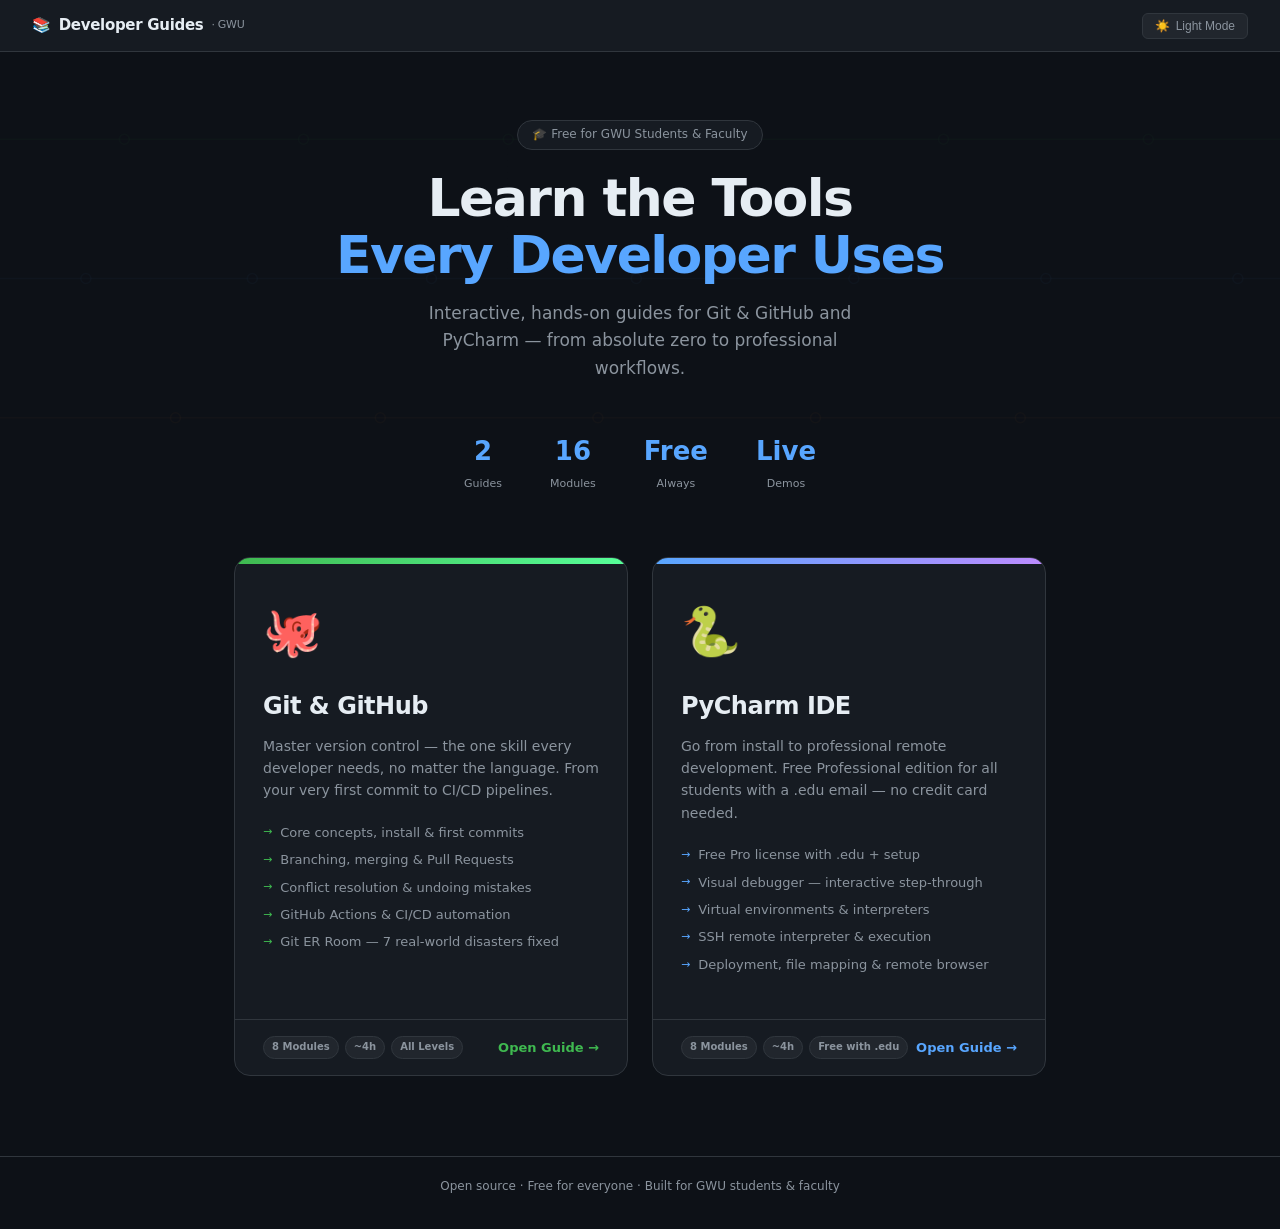
==== commit 0ee01ceb: "Add landing page with guide cards at root URL Replaces the old meta-refresh redirect with a proper l" ====
--- a/index.html
+++ b/index.html
@@ -1,11 +1,256 @@
 <!DOCTYPE html>
-<html>
+<html lang="en" data-theme="dark">
 <head>
   <meta charset="UTF-8">
-  <meta http-equiv="refresh" content="0; url=github-guide/">
-  <title>Student Guides</title>
+  <meta name="viewport" content="width=device-width, initial-scale=1.0">
+  <title>Developer Guides — GWU</title>
+  <link rel="stylesheet" href="css/style.css">
+  <style>
+    body { flex-direction: column; align-items: center; justify-content: flex-start; }
+
+    /* ── NAV BAR ── */
+    #top-bar {
+      position: fixed; top: 0; left: 0; right: 0; height: 52px;
+      background: var(--surface); border-bottom: 1px solid var(--border);
+      display: flex; align-items: center; padding: 0 32px;
+      justify-content: space-between; z-index: 300;
+    }
+    .bar-logo { font-size: 15px; font-weight: 800; letter-spacing: -.02em;
+      display: flex; align-items: center; gap: 8px; }
+    .bar-logo .bl-sub { font-size: 11px; font-weight: 400; color: var(--text-muted); }
+    .theme-btn-sm { display: flex; align-items: center; gap: 6px;
+      background: var(--surface2); border: 1px solid var(--border); border-radius: 6px;
+      padding: 5px 12px; color: var(--text-muted); cursor: pointer;
+      font-size: 12px; transition: all .15s; }
+    .theme-btn-sm:hover { border-color: var(--accent); color: var(--text); }
+
+    /* ── HERO ── */
+    .lp-hero {
+      width: 100%; text-align: center; padding: 120px 24px 64px;
+      position: relative; overflow: hidden;
+    }
+    #heroCanvas { position: absolute; inset: 0; width: 100%; height: 100%;
+      opacity: .15; pointer-events: none; }
+    .lp-hero .inner { position: relative; z-index: 1; max-width: 640px; margin: 0 auto; }
+    .lp-pill { display: inline-flex; align-items: center; gap: 6px;
+      background: var(--surface); border: 1px solid var(--border); border-radius: 20px;
+      padding: 4px 14px; font-size: 12px; color: var(--text-muted); margin-bottom: 20px; }
+    .lp-hero h1 { font-size: 52px; font-weight: 800; letter-spacing: -.03em;
+      line-height: 1.1; margin-bottom: 16px; }
+    .lp-hero h1 .ac { color: var(--accent); }
+    .lp-hero .sub { font-size: 17px; color: var(--text-muted);
+      max-width: 480px; margin: 0 auto 48px; line-height: 1.6; }
+
+    /* ── GUIDE CARDS ── */
+    .guide-cards {
+      display: grid; grid-template-columns: 1fr 1fr;
+      gap: 24px; max-width: 860px; width: 100%;
+      padding: 0 24px 80px; margin: 0 auto;
+    }
+    .guide-card {
+      background: var(--surface); border: 1px solid var(--border);
+      border-radius: 16px; overflow: hidden; cursor: pointer;
+      transition: transform .2s, box-shadow .2s, border-color .2s;
+      display: flex; flex-direction: column; text-decoration: none; color: inherit;
+    }
+    .guide-card:hover {
+      transform: translateY(-6px);
+      box-shadow: 0 12px 40px rgba(0,0,0,.3);
+    }
+    .guide-card.git:hover { border-color: var(--green);
+      box-shadow: 0 12px 40px rgba(63,185,80,.15); }
+    .guide-card.py:hover { border-color: var(--accent);
+      box-shadow: 0 12px 40px rgba(88,166,255,.15); }
+
+    .gc-stripe { height: 6px; width: 100%; }
+    .guide-card.git .gc-stripe { background: linear-gradient(90deg, var(--green), #57ff99); }
+    .guide-card.py  .gc-stripe { background: linear-gradient(90deg, var(--accent), var(--purple)); }
+
+    .gc-body { padding: 28px 28px 20px; flex: 1; }
+    .gc-icon { font-size: 48px; margin-bottom: 16px; display: block; }
+    .gc-title { font-size: 24px; font-weight: 800; letter-spacing: -.02em; margin-bottom: 8px; }
+    .gc-desc { font-size: 14px; color: var(--text-muted); line-height: 1.6; margin-bottom: 20px; }
+
+    .gc-modules { display: flex; flex-direction: column; gap: 6px; margin-bottom: 24px; }
+    .gc-mod { display: flex; align-items: center; gap: 8px; font-size: 13px; color: var(--text-muted); }
+    .gc-mod::before { content: '→'; color: var(--accent); font-size: 11px; flex-shrink: 0; }
+    .guide-card.git .gc-mod::before { color: var(--green); }
+
+    .gc-footer { padding: 16px 28px; border-top: 1px solid var(--border);
+      display: flex; align-items: center; justify-content: space-between; }
+    .gc-tags { display: flex; gap: 6px; flex-wrap: wrap; }
+    .gc-tag { font-size: 10px; font-weight: 700; padding: 2px 8px; border-radius: 20px;
+      background: var(--surface2); border: 1px solid var(--border); color: var(--text-muted); }
+    .gc-cta { font-size: 13px; font-weight: 700; display: flex; align-items: center; gap: 4px; }
+    .guide-card.git .gc-cta { color: var(--green); }
+    .guide-card.py  .gc-cta { color: var(--accent); }
+
+    /* ── STATS ROW ── */
+    .lp-stats { display: flex; justify-content: center; gap: 48px; margin-bottom: 0; }
+    .lp-stats .stat .n { font-size: 26px; font-weight: 800; color: var(--accent); }
+    .lp-stats .stat .l { font-size: 11px; color: var(--text-muted); margin-top: 2px; text-align: center; }
+
+    /* ── FOOTER ── */
+    .lp-footer { width: 100%; text-align: center; padding: 20px 24px 32px;
+      font-size: 12px; color: var(--text-muted); border-top: 1px solid var(--border); }
+
+    @media (max-width: 680px) {
+      .guide-cards { grid-template-columns: 1fr; }
+      .lp-hero h1 { font-size: 34px; }
+      .lp-stats { gap: 24px; }
+    }
+  </style>
 </head>
 <body>
-  <p>Redirecting… <a href="github-guide/">click here</a> if it doesn't happen automatically.</p>
+
+<!-- ── TOP BAR ── -->
+<div id="top-bar">
+  <div class="bar-logo">
+    📚 <span>Developer Guides</span>
+    <span class="bl-sub">· GWU</span>
+  </div>
+  <button class="theme-btn-sm" onclick="toggleTheme()">
+    <span id="themeIcon">☀️</span>
+    <span id="themeLabel">Light Mode</span>
+  </button>
+</div>
+
+<!-- ── HERO ── -->
+<div class="lp-hero">
+  <canvas id="heroCanvas"></canvas>
+  <div class="inner">
+    <div class="lp-pill">🎓 Free for GWU Students &amp; Faculty</div>
+    <h1>Learn the Tools<br><span class="ac">Every Developer Uses</span></h1>
+    <p class="sub">Interactive, hands-on guides for Git &amp; GitHub and PyCharm — from absolute zero to professional workflows.</p>
+    <div class="lp-stats">
+      <div class="stat"><div class="n">2</div><div class="l">Guides</div></div>
+      <div class="stat"><div class="n">16</div><div class="l">Modules</div></div>
+      <div class="stat"><div class="n">Free</div><div class="l">Always</div></div>
+      <div class="stat"><div class="n">Live</div><div class="l">Demos</div></div>
+    </div>
+  </div>
+</div>
+
+<!-- ── GUIDE CARDS ── -->
+<div class="guide-cards">
+
+  <a class="guide-card git" href="github-guide/">
+    <div class="gc-stripe"></div>
+    <div class="gc-body">
+      <span class="gc-icon">🐙</span>
+      <div class="gc-title">Git &amp; GitHub</div>
+      <div class="gc-desc">Master version control — the one skill every developer needs, no matter the language. From your very first commit to CI/CD pipelines.</div>
+      <div class="gc-modules">
+        <div class="gc-mod">Core concepts, install &amp; first commits</div>
+        <div class="gc-mod">Branching, merging &amp; Pull Requests</div>
+        <div class="gc-mod">Conflict resolution &amp; undoing mistakes</div>
+        <div class="gc-mod">GitHub Actions &amp; CI/CD automation</div>
+        <div class="gc-mod">Git ER Room — 7 real-world disasters fixed</div>
+      </div>
+    </div>
+    <div class="gc-footer">
+      <div class="gc-tags">
+        <span class="gc-tag">8 Modules</span>
+        <span class="gc-tag">~4h</span>
+        <span class="gc-tag">All Levels</span>
+      </div>
+      <div class="gc-cta">Open Guide →</div>
+    </div>
+  </a>
+
+  <a class="guide-card py" href="pycharm-guide/">
+    <div class="gc-stripe"></div>
+    <div class="gc-body">
+      <span class="gc-icon">🐍</span>
+      <div class="gc-title">PyCharm IDE</div>
+      <div class="gc-desc">Go from install to professional remote development. Free Professional edition for all students with a .edu email — no credit card needed.</div>
+      <div class="gc-modules">
+        <div class="gc-mod">Free Pro license with .edu + setup</div>
+        <div class="gc-mod">Visual debugger — interactive step-through</div>
+        <div class="gc-mod">Virtual environments &amp; interpreters</div>
+        <div class="gc-mod">SSH remote interpreter &amp; execution</div>
+        <div class="gc-mod">Deployment, file mapping &amp; remote browser</div>
+      </div>
+    </div>
+    <div class="gc-footer">
+      <div class="gc-tags">
+        <span class="gc-tag">8 Modules</span>
+        <span class="gc-tag">~4h</span>
+        <span class="gc-tag">Free with .edu</span>
+      </div>
+      <div class="gc-cta">Open Guide →</div>
+    </div>
+  </a>
+
+</div>
+
+<div class="lp-footer">
+  Open source · Free for everyone · Built for GWU students &amp; faculty
+</div>
+
+<script>
+function toggleTheme() {
+  const html = document.documentElement;
+  const isDark = html.getAttribute('data-theme') === 'dark';
+  html.setAttribute('data-theme', isDark ? 'light' : 'dark');
+  document.getElementById('themeIcon').textContent = isDark ? '🌙' : '☀️';
+  document.getElementById('themeLabel').textContent = isDark ? 'Dark Mode' : 'Light Mode';
+  localStorage.setItem('theme', isDark ? 'light' : 'dark');
+}
+
+// ── HERO CANVAS ──
+(function() {
+  const canvas = document.getElementById('heroCanvas');
+  if (!canvas) return;
+  const ctx = canvas.getContext('2d');
+  function resize() { canvas.width = canvas.offsetWidth; canvas.height = canvas.offsetHeight; }
+  resize();
+  window.addEventListener('resize', resize);
+  const branches = [
+    { y: 0.25, color: '#3fb950', commits: [0.08, 0.22, 0.38, 0.55, 0.72, 0.88] },
+    { y: 0.50, color: '#58a6ff', commits: [0.05, 0.18, 0.32, 0.48, 0.65, 0.80, 0.95] },
+    { y: 0.75, color: '#f0883e', commits: [0.12, 0.28, 0.45, 0.62, 0.78] },
+  ];
+  const merges = [{ from: 0, to: 1, atX: 0.38 }, { from: 2, to: 1, atX: 0.62 }];
+  let offset = 0;
+  function draw() {
+    ctx.clearRect(0, 0, canvas.width, canvas.height);
+    const isDark = document.documentElement.getAttribute('data-theme') !== 'light';
+    ctx.globalAlpha = isDark ? 0.2 : 0.1;
+    branches.forEach(b => {
+      const y = canvas.height * b.y;
+      ctx.beginPath(); ctx.moveTo(0, y); ctx.lineTo(canvas.width, y);
+      ctx.strokeStyle = b.color; ctx.lineWidth = 1.5; ctx.stroke();
+      b.commits.forEach(cx => {
+        const x = ((cx + offset) % 1.05) * canvas.width;
+        ctx.beginPath(); ctx.arc(x, y, 5, 0, Math.PI * 2);
+        ctx.fillStyle = isDark ? '#0d1117' : '#ffffff'; ctx.fill();
+        ctx.strokeStyle = b.color; ctx.lineWidth = 1.5; ctx.stroke();
+      });
+    });
+    merges.forEach(m => {
+      const x = ((m.atX + offset) % 1.05) * canvas.width;
+      const y1 = canvas.height * branches[m.from].y;
+      const y2 = canvas.height * branches[m.to].y;
+      ctx.beginPath(); ctx.moveTo(x, y1); ctx.lineTo(x, y2);
+      ctx.strokeStyle = '#30363d'; ctx.lineWidth = 1; ctx.setLineDash([3,3]); ctx.stroke();
+      ctx.setLineDash([]);
+    });
+    offset = (offset + 0.0003) % 1;
+    requestAnimationFrame(draw);
+  }
+  draw();
+})();
+
+// ── THEME INIT ──
+document.addEventListener('DOMContentLoaded', () => {
+  const saved = localStorage.getItem('theme') || 'dark';
+  document.documentElement.setAttribute('data-theme', saved);
+  if (saved === 'light') {
+    document.getElementById('themeIcon').textContent = '🌙';
+    document.getElementById('themeLabel').textContent = 'Dark Mode';
+  }
+});
+</script>
 </body>
 </html>
--- a/css/style.css
+++ b/css/style.css
@@ -0,0 +1,489 @@
+:root[data-theme="dark"] {
+      --bg:#0d1117; --surface:#161b22; --surface2:#21262d; --border:#30363d;
+      --text:#e6edf3; --text-muted:#8b949e; --accent:#58a6ff; --accent-hover:#79c0ff;
+      --green:#3fb950; --yellow:#d29922; --red:#f85149; --orange:#f0883e;
+      --purple:#bc8cff; --code-bg:#0d1117;
+    }
+    :root[data-theme="light"] {
+      --bg:#ffffff; --surface:#f6f8fa; --surface2:#eaeef2; --border:#d0d7de;
+      --text:#1f2328; --text-muted:#656d76; --accent:#0969da; --accent-hover:#0550ae;
+      --green:#1a7f37; --yellow:#9a6700; --red:#cf222e; --orange:#bc4c00;
+      --purple:#8250df; --code-bg:#f6f8fa;
+    }
+    *{box-sizing:border-box;margin:0;padding:0;}
+    html{scroll-behavior:auto;}
+    body{font-family:-apple-system,BlinkMacSystemFont,'Segoe UI',system-ui,sans-serif;
+      background:var(--bg);color:var(--text);line-height:1.65;display:flex;min-height:100vh;}
+
+    /* ── PAGE SWITCHING ── */
+    .page-view{display:none;}
+    .page-view.active{display:block;}
+
+    /* ── TOP TABS ── */
+    #top-tabs{position:fixed;top:0;left:0;right:0;height:44px;
+      background:var(--surface);border-bottom:1px solid var(--border);
+      display:flex;align-items:stretch;z-index:300;padding:0 16px;gap:2px;}
+    .top-tab{display:flex;align-items:center;gap:8px;padding:0 18px;
+      font-size:13px;font-weight:600;color:var(--text-muted);cursor:pointer;
+      border-bottom:2px solid transparent;transition:all .15s;white-space:nowrap;}
+    .top-tab:hover{color:var(--text);}
+    .top-tab.active{color:var(--accent);border-bottom-color:var(--accent);}
+    .top-tab.soon{opacity:.55;cursor:default;}
+    .top-tab .tab-badge{font-size:10px;font-weight:700;padding:1px 6px;
+      border-radius:20px;background:var(--surface2);border:1px solid var(--border);
+      color:var(--text-muted);}
+
+    /* ── SIDEBAR ── */
+    #sidebar{width:264px;min-height:100vh;background:var(--surface);
+      border-right:1px solid var(--border);padding:0;position:fixed;top:44px;left:0;
+      overflow-y:auto;z-index:100;display:flex;flex-direction:column;}
+    .sb-head{padding:20px 20px 16px;border-bottom:1px solid var(--border);}
+    .sb-logo{font-size:22px;font-weight:800;display:flex;align-items:center;gap:8px;
+      letter-spacing:-0.02em;}
+    .sb-logo span{font-size:28px;}
+    .sb-sub{font-size:11px;color:var(--text-muted);margin-top:2px;}
+    .prog-wrap{margin-top:14px;background:var(--surface2);border-radius:6px;height:6px;overflow:hidden;}
+    .prog-bar{height:100%;background:linear-gradient(90deg,var(--green),var(--accent));
+      width:0%;transition:width .5s ease;border-radius:6px;}
+    .prog-label{font-size:11px;color:var(--text-muted);margin-top:5px;}
+    .nav-group{padding:8px 0 4px;}
+    .nav-group-title{font-size:10px;font-weight:700;text-transform:uppercase;
+      letter-spacing:.08em;color:var(--text-muted);padding:6px 20px 3px;}
+    .nav-item{display:flex;align-items:center;gap:8px;padding:7px 20px;
+      color:var(--text-muted);text-decoration:none;font-size:13px;
+      border-left:3px solid transparent;transition:all .15s;cursor:pointer;}
+    .nav-item:hover{color:var(--text);background:var(--surface2);}
+    .nav-item.active{color:var(--accent);border-left-color:var(--accent);
+      background:var(--surface2);font-weight:600;}
+    .nav-item.done{color:var(--text);}
+    .dot{width:8px;height:8px;border-radius:50%;flex-shrink:0;}
+    .dot.b{background:var(--green);}.dot.i{background:var(--yellow);}
+    .dot.a{background:var(--red);}.dot.r{background:var(--purple);}
+    .check{margin-left:auto;color:var(--green);font-size:11px;opacity:0;}
+    .nav-item.done .check{opacity:1;}
+    .sb-foot{margin-top:auto;padding:16px 20px;border-top:1px solid var(--border);}
+    .theme-btn{display:flex;align-items:center;gap:8px;background:var(--surface2);
+      border:1px solid var(--border);border-radius:6px;padding:7px 12px;
+      color:var(--text-muted);cursor:pointer;font-size:12px;width:100%;transition:all .15s;}
+    .theme-btn:hover{color:var(--text);border-color:var(--accent);}
+
+    /* ── MAIN ── */
+    #main{margin-left:264px;flex:1;padding:88px 52px 80px;max-width:960px;}
+
+    /* ── PYCHARM PLACEHOLDER ── */
+    #tab-pycharm{display:none;margin-left:264px;flex:1;padding:88px 52px 80px;
+      align-items:center;justify-content:center;min-height:100vh;}
+    .coming-soon-wrap{text-align:center;max-width:480px;margin:0 auto;}
+    .coming-soon-wrap .cs-icon{font-size:80px;margin-bottom:24px;display:block;}
+    .coming-soon-wrap h1{font-size:36px;font-weight:800;letter-spacing:-.02em;margin-bottom:12px;}
+    .coming-soon-wrap p{font-size:16px;color:var(--text-muted);line-height:1.65;margin-bottom:24px;}
+    .coming-soon-wrap .cs-badge{display:inline-block;background:var(--surface);
+      border:1px solid var(--border);border-radius:20px;padding:6px 16px;
+      font-size:12px;color:var(--text-muted);}
+
+    /* ── HERO ── */
+    .hero{text-align:center;padding:48px 0 52px;border-bottom:1px solid var(--border);margin-bottom:60px;}
+    .hero-pill{display:inline-flex;align-items:center;gap:6px;background:var(--surface);
+      border:1px solid var(--border);border-radius:20px;padding:4px 14px;font-size:12px;
+      color:var(--text-muted);margin-bottom:20px;}
+    .hero h1{font-size:44px;font-weight:800;letter-spacing:-.03em;line-height:1.15;margin-bottom:14px;}
+    .hero h1 .ac{color:var(--accent);}
+    .hero p{font-size:17px;color:var(--text-muted);max-width:480px;margin:0 auto 36px;}
+    .stats{display:flex;justify-content:center;gap:48px;}
+    .stat .n{font-size:28px;font-weight:800;color:var(--accent);}
+    .stat .l{font-size:12px;color:var(--text-muted);margin-top:2px;}
+    .project-intro{background:linear-gradient(135deg,rgba(88,166,255,.07),rgba(63,185,80,.07));
+      border:1px solid var(--accent);border-radius:10px;padding:18px 22px;margin-top:32px;
+      text-align:left;font-size:14px;}
+    .project-intro strong{color:var(--accent);}
+
+    /* ── MODULE ── */
+    .module{margin-bottom:80px;scroll-margin-top:20px;}
+    .mod-head{display:flex;align-items:flex-start;gap:14px;margin-bottom:28px;
+      padding-bottom:20px;border-bottom:1px solid var(--border);}
+    .mod-icon{font-size:32px;flex-shrink:0;line-height:1;}
+    .mod-meta{flex:1;}
+    .badges{display:flex;gap:6px;flex-wrap:wrap;margin-bottom:6px;}
+    .badge{font-size:10px;font-weight:700;padding:2px 8px;border-radius:20px;
+      text-transform:uppercase;letter-spacing:.05em;border:1px solid;}
+    .badge.b{background:rgba(63,185,80,.12);color:var(--green);border-color:rgba(63,185,80,.3);}
+    .badge.i{background:rgba(210,153,34,.12);color:var(--yellow);border-color:rgba(210,153,34,.3);}
+    .badge.a{background:rgba(248,81,73,.12);color:var(--red);border-color:rgba(248,81,73,.3);}
+    .badge.t{background:var(--surface2);color:var(--text-muted);border-color:var(--border);}
+    .module h2{font-size:28px;font-weight:800;letter-spacing:-.02em;}
+    .module h3{font-size:18px;font-weight:700;margin:32px 0 12px;display:flex;
+      align-items:center;gap:8px;}
+    .module h3::before{content:'';display:block;width:3px;height:18px;
+      background:var(--accent);border-radius:2px;flex-shrink:0;}
+    .module p{font-size:15px;margin-bottom:12px;color:var(--text);}
+    .module ul,.module ol{margin:8px 0 14px 22px;font-size:15px;}
+    .module li{margin-bottom:5px;}
+    a{color:var(--accent);}
+
+    /* ── CONCEPT BOX ── */
+    .concept{background:var(--surface);border:1px solid var(--border);border-radius:8px;
+      padding:16px 20px;margin:16px 0;}
+    .concept .ct{font-size:10px;font-weight:700;text-transform:uppercase;
+      letter-spacing:.07em;color:var(--accent);margin-bottom:8px;}
+
+    /* ── CODE ── */
+    .code-wrap{position:relative;margin:12px 0 20px;}
+    .code-label{font-size:11px;color:var(--text-muted);background:var(--surface);
+      border:1px solid var(--border);border-bottom:none;border-radius:6px 6px 0 0;
+      padding:4px 12px;display:inline-block;font-family:'SF Mono','Fira Code',monospace;}
+    pre{background:var(--code-bg);border:1px solid var(--border);border-radius:6px;
+      padding:16px 20px;overflow-x:auto;font-family:'SF Mono','Fira Code','Cascadia Code',monospace;
+      font-size:13px;line-height:1.75;position:relative;}
+    .code-label+pre{border-radius:0 6px 6px 6px;}
+    .copy-btn{position:absolute;top:8px;right:8px;background:var(--surface2);
+      border:1px solid var(--border);border-radius:4px;color:var(--text-muted);
+      padding:4px 10px;font-size:11px;cursor:pointer;transition:all .15s;
+      font-family:-apple-system,sans-serif;}
+    .copy-btn:hover{color:var(--text);border-color:var(--accent);}
+    .copy-btn.copied{color:var(--green);border-color:var(--green);}
+    code{font-family:'SF Mono','Fira Code',monospace;font-size:.87em;
+      background:var(--surface2);padding:2px 6px;border-radius:4px;border:1px solid var(--border);}
+    pre code{background:none;padding:0;border:none;font-size:1em;}
+    .c{color:#8b949e;} /* comment */
+    .kw{color:#ff7b72;} /* keyword */
+    .str{color:#a5d6ff;} /* string */
+    .num{color:#f0883e;} /* number/flag */
+    .ok{color:#3fb950;} /* success */
+    .err{color:#f85149;} /* error */
+    .dim{color:#8b949e;} /* muted output */
+    .hl{color:#ffd700;} /* highlight */
+
+    /* ── TERMINAL ── */
+    .terminal{background:#0a0a0a;border-radius:8px;overflow:hidden;margin:12px 0 20px;
+      font-family:'SF Mono','Fira Code',monospace;font-size:13px;}
+    .t-bar{background:#1c1c1c;padding:10px 14px;display:flex;align-items:center;gap:6px;}
+    .t-dot{width:12px;height:12px;border-radius:50%;}
+    .t-dot.r{background:#ff5f56;}.t-dot.y{background:#ffbd2e;}.t-dot.g{background:#27c93f;}
+    .t-title{font-size:11px;color:#666;margin-left:8px;}
+    .t-body{padding:14px 18px;line-height:2;color:#e0e0e0;}
+    .tp{color:#27c93f;} .tc{color:#79c0ff;} .to{color:#8b949e;} .te{color:#ff5f56;}
+
+    /* ── CALLOUTS ── */
+    .callout{border-radius:8px;padding:13px 16px;margin:14px 0;font-size:14px;
+      border-left:4px solid;display:flex;gap:10px;align-items:flex-start;}
+    .callout-icon{flex-shrink:0;font-size:16px;margin-top:1px;}
+    .callout.info{background:rgba(88,166,255,.08);border-color:var(--accent);}
+    .callout.warn{background:rgba(210,153,34,.1);border-color:var(--yellow);}
+    .callout.danger{background:rgba(248,81,73,.1);border-color:var(--red);}
+    .callout.tip{background:rgba(188,140,255,.1);border-color:var(--purple);}
+    .callout.ok{background:rgba(63,185,80,.1);border-color:var(--green);}
+
+    /* ── PROJECT TASK ── */
+    .task-box{background:linear-gradient(135deg,rgba(88,166,255,.06),rgba(63,185,80,.06));
+      border:1px solid var(--accent);border-radius:10px;padding:20px 24px;margin:24px 0;}
+    .task-box-head{display:flex;align-items:center;gap:10px;margin-bottom:14px;}
+    .task-tag{font-size:10px;font-weight:800;text-transform:uppercase;letter-spacing:.07em;
+      background:var(--accent);color:#fff;padding:3px 8px;border-radius:4px;}
+    .task-box-head .title{font-weight:700;font-size:15px;}
+    .checklist{list-style:none;margin:0;padding:0;}
+    .checklist li{display:flex;align-items:flex-start;gap:10px;padding:5px 0;
+      font-size:14px;cursor:pointer;user-select:none;}
+    .cb{width:16px;height:16px;border:2px solid var(--border);border-radius:4px;
+      flex-shrink:0;margin-top:2px;transition:all .15s;display:flex;
+      align-items:center;justify-content:center;font-size:10px;}
+    .checklist li.done .cb{background:var(--green);border-color:var(--green);color:#fff;}
+    .checklist li.done .ct-text{text-decoration:line-through;color:var(--text-muted);}
+
+    /* ── COLLAPSIBLE ── */
+    .collapse{border:1px solid var(--border);border-radius:8px;margin:16px 0;overflow:hidden;}
+    .collapse-head{display:flex;align-items:center;gap:10px;padding:12px 16px;
+      cursor:pointer;background:var(--surface);font-size:14px;font-weight:600;
+      user-select:none;transition:background .15s;}
+    .collapse-head:hover{background:var(--surface2);}
+    .arr{margin-left:auto;color:var(--text-muted);font-size:12px;
+      transition:transform .2s;display:inline-block;}
+    .collapse.open .arr{transform:rotate(90deg);}
+    .collapse-body{display:none;padding:16px;border-top:1px solid var(--border);}
+    .collapse.open .collapse-body{display:block;}
+
+    /* ── STEPS ── */
+    .steps{margin:16px 0;}
+    .step{display:flex;gap:16px;margin-bottom:20px;}
+    .sn{width:28px;height:28px;border-radius:50%;background:var(--accent);color:#fff;
+      display:flex;align-items:center;justify-content:center;font-size:13px;
+      font-weight:700;flex-shrink:0;margin-top:2px;}
+    .sb{flex:1;}
+    .sb strong{display:block;font-size:15px;margin-bottom:5px;}
+
+    /* ── GIT GRAPH ── */
+    .graph-wrap{background:var(--surface);border:1px solid var(--border);border-radius:8px;
+      padding:20px 24px;margin:16px 0;overflow-x:auto;}
+    .graph-wrap svg text{font-family:'SF Mono',monospace;}
+
+    /* ── TABLE ── */
+    .tbl{width:100%;border-collapse:collapse;font-size:13px;margin:12px 0 20px;}
+    .tbl th{text-align:left;padding:8px 12px;background:var(--surface);
+      border:1px solid var(--border);font-size:11px;font-weight:700;
+      text-transform:uppercase;letter-spacing:.05em;color:var(--text-muted);}
+    .tbl td{padding:8px 12px;border:1px solid var(--border);vertical-align:top;}
+    .tbl tr:hover td{background:var(--surface);}
+    .tbl td:first-child{font-family:'SF Mono',monospace;color:var(--accent);white-space:nowrap;}
+
+    /* ── CHEATSHEET ── */
+    .cs-grid{display:grid;grid-template-columns:repeat(auto-fill,minmax(290px,1fr));gap:18px;margin:20px 0;}
+    .cs-card{background:var(--surface);border:1px solid var(--border);border-radius:8px;overflow:hidden;}
+    .cs-head{background:var(--surface2);padding:9px 14px;font-size:11px;font-weight:700;
+      text-transform:uppercase;letter-spacing:.06em;border-bottom:1px solid var(--border);
+      color:var(--text-muted);}
+    .cs-card table{width:100%;border-collapse:collapse;font-size:12px;}
+    .cs-card td{padding:6px 14px;border-bottom:1px solid var(--border);}
+    .cs-card td:first-child{font-family:monospace;color:var(--accent);font-size:11px;white-space:nowrap;}
+    .cs-card td:last-child{color:var(--text-muted);}
+    .cs-card tr:last-child td{border-bottom:none;}
+
+    /* ── DIVIDER / FOOTER ── */
+    hr{border:none;border-top:1px solid var(--border);margin:40px 0;}
+    .finish{text-align:center;padding:48px 24px;background:var(--surface);
+      border-radius:12px;border:1px solid var(--border);}
+    .finish .trophy{font-size:64px;margin-bottom:16px;}
+
+    /* ── HAMBURGER / MOBILE ── */
+    .hamburger{display:none;position:fixed;top:58px;left:14px;z-index:200;
+      background:var(--surface);border:1px solid var(--border);border-radius:6px;
+      padding:8px 12px;cursor:pointer;font-size:16px;}
+    @media(max-width:800px){
+      .hamburger{display:block;}
+      #sidebar{transform:translateX(-100%);transition:transform .2s;}
+      #sidebar.open{transform:translateX(0);}
+      #main{margin-left:0;padding:108px 20px 60px;}
+      #tab-pycharm{margin-left:0;padding:108px 20px 60px;}
+      .hero h1{font-size:30px;}
+      .stats{gap:20px;}
+    }
+
+    /* ── CONFLICT VISUAL ── */
+    .conflict-block{font-family:'SF Mono',monospace;font-size:13px;border-radius:8px;
+      overflow:hidden;margin:12px 0 20px;}
+    .cb-yours{background:rgba(63,185,80,.15);padding:12px 16px;border-left:3px solid var(--green);}
+    .cb-sep{background:var(--surface2);padding:6px 16px;color:var(--text-muted);font-size:12px;}
+    .cb-theirs{background:rgba(248,81,73,.12);padding:12px 16px;border-left:3px solid var(--red);}
+    .cb-end{background:var(--surface2);padding:6px 16px;color:var(--text-muted);font-size:12px;}
+
+    /* ── LANDING PAGE ── */
+    .landing-hero{position:relative;overflow:hidden;text-align:center;
+      padding:64px 40px 56px;border-bottom:1px solid var(--border);margin-bottom:0;}
+    #heroCanvas{position:absolute;inset:0;width:100%;height:100%;opacity:.18;pointer-events:none;}
+    .landing-hero .inner{position:relative;z-index:1;}
+    .hero-pill{display:inline-flex;align-items:center;gap:6px;background:var(--surface);
+      border:1px solid var(--border);border-radius:20px;padding:4px 14px;font-size:12px;
+      color:var(--text-muted);margin-bottom:20px;}
+    .landing-hero h1{font-size:48px;font-weight:800;letter-spacing:-.03em;line-height:1.15;margin-bottom:14px;}
+    .landing-hero h1 .ac{color:var(--accent);}
+    .landing-hero .sub{font-size:17px;color:var(--text-muted);max-width:460px;margin:0 auto 32px;}
+    .hero-btns{display:flex;gap:12px;justify-content:center;flex-wrap:wrap;margin-bottom:36px;}
+    .btn-primary{background:var(--accent);color:#fff;border:none;border-radius:8px;
+      padding:11px 22px;font-size:14px;font-weight:600;cursor:pointer;transition:all .15s;}
+    .btn-primary:hover{opacity:.88;transform:translateY(-1px);}
+    .btn-ghost{background:transparent;color:var(--text-muted);border:1px solid var(--border);
+      border-radius:8px;padding:10px 20px;font-size:14px;cursor:pointer;transition:all .15s;}
+    .btn-ghost:hover{border-color:var(--accent);color:var(--accent);}
+    .hero-stats{display:flex;justify-content:center;gap:48px;}
+    .hero-stats .stat .n{font-size:30px;font-weight:800;color:var(--accent);}
+    .hero-stats .stat .l{font-size:12px;color:var(--text-muted);margin-top:2px;}
+
+    /* ── WHY CARDS ── */
+    .why-section{padding:40px 0 32px;border-bottom:1px solid var(--border);margin-bottom:0;}
+    .section-label{font-size:11px;font-weight:700;text-transform:uppercase;letter-spacing:.1em;
+      color:var(--text-muted);margin-bottom:16px;}
+    .why-cards{display:grid;grid-template-columns:repeat(3,1fr);gap:16px;}
+    .why-card{background:var(--surface);border:1px solid var(--border);border-radius:10px;
+      padding:20px;text-align:center;}
+    .why-card .wc-icon{font-size:28px;margin-bottom:10px;}
+    .why-card h4{font-size:14px;font-weight:700;margin-bottom:6px;}
+    .why-card p{font-size:13px;color:var(--text-muted);line-height:1.5;}
+
+    /* ── LEARNING PATH ── */
+    .path-section{padding:36px 0 32px;border-bottom:1px solid var(--border);margin-bottom:0;}
+    .path-svg-wrap{overflow-x:auto;padding:8px 0;}
+
+    /* ── MODULE CARDS ── */
+    .cards-section{padding:36px 0 40px;border-bottom:1px solid var(--border);margin-bottom:0;}
+    .mod-cards-grid{display:grid;grid-template-columns:repeat(3,1fr);gap:18px;}
+    .mod-card{background:var(--surface);border:1px solid var(--border);border-radius:10px;
+      overflow:hidden;cursor:pointer;transition:transform .2s,box-shadow .2s,border-color .2s;
+      display:flex;flex-direction:column;}
+    .mod-card:hover{transform:translateY(-4px);border-color:var(--accent);
+      box-shadow:0 8px 32px rgba(88,166,255,.15);}
+    .mod-card-top{height:5px;width:100%;}
+    .mod-card-top.b{background:linear-gradient(90deg,var(--green),#57ff99);}
+    .mod-card-top.i{background:linear-gradient(90deg,var(--yellow),#ffcc00);}
+    .mod-card-top.a{background:linear-gradient(90deg,var(--red),#ff7b72);}
+    .mod-card-top.r{background:linear-gradient(90deg,var(--purple),#d8a2ff);}
+    .mod-card-body{padding:18px 18px 14px;flex:1;display:flex;flex-direction:column;}
+    .mod-card-icon{font-size:28px;margin-bottom:8px;}
+    .mod-card-num{font-size:10px;font-weight:700;text-transform:uppercase;
+      letter-spacing:.08em;color:var(--text-muted);margin-bottom:3px;}
+    .mod-card h3{font-size:15px;font-weight:700;margin-bottom:10px;}
+    .mod-card-preview{list-style:none;padding:0;margin:0 0 12px;flex:1;}
+    .mod-card-preview li{font-size:12px;color:var(--text-muted);padding:3px 0;
+      display:flex;align-items:center;gap:6px;}
+    .mod-card-preview li::before{content:'→';color:var(--accent);font-size:10px;}
+    .mod-card-mini{margin:8px 0 12px;opacity:.7;}
+    .mod-card-footer{display:flex;align-items:center;justify-content:space-between;
+      padding-top:10px;border-top:1px solid var(--border);}
+    .mod-card-badges{display:flex;gap:6px;}
+    .mod-card .go{font-size:12px;color:var(--accent);font-weight:600;}
+
+    /* ── ER ROOM TEASER ── */
+    .er-teaser{background:linear-gradient(135deg,rgba(248,81,73,.08),rgba(248,81,73,.04));
+      border:1px solid rgba(248,81,73,.3);border-radius:10px;padding:20px 24px;
+      margin:32px 0 0;display:flex;align-items:center;gap:20px;cursor:pointer;
+      transition:border-color .15s;}
+    .er-teaser:hover{border-color:var(--red);}
+    .er-teaser-icon{font-size:36px;flex-shrink:0;}
+    .er-teaser h3{font-size:16px;font-weight:700;margin-bottom:4px;}
+    .er-teaser p{font-size:13px;color:var(--text-muted);}
+    .er-teaser .er-go{margin-left:auto;font-size:22px;color:var(--red);flex-shrink:0;}
+
+    /* ── DIAGRAMS ── */
+    .diagram-wrap{background:var(--surface);border:1px solid var(--border);border-radius:8px;
+      margin:18px 0 24px;overflow:hidden;}
+    .diagram-label{font-size:10px;font-weight:700;text-transform:uppercase;letter-spacing:.07em;
+      color:var(--text-muted);background:var(--surface2);padding:6px 14px;
+      border-bottom:1px solid var(--border);}
+    .diagram-inner{padding:20px;}
+
+    /* Before/After */
+    .before-after{display:grid;grid-template-columns:1fr 1fr;gap:0;}
+    .ba-panel{padding:16px 18px;}
+    .ba-panel.before{background:rgba(248,81,73,.06);border-right:1px solid var(--border);}
+    .ba-panel.after{background:rgba(63,185,80,.06);}
+    .ba-title{font-size:11px;font-weight:700;text-transform:uppercase;letter-spacing:.07em;
+      margin-bottom:10px;display:flex;align-items:center;gap:6px;}
+    .ba-panel.before .ba-title{color:var(--red);}
+    .ba-panel.after .ba-title{color:var(--green);}
+    .ba-files{font-family:'SF Mono',monospace;font-size:12px;line-height:2;color:var(--text-muted);}
+    .ba-files .fn-bad{color:var(--red);}
+    .ba-files .fn-ok{color:var(--green);}
+    .ba-files .fn-dim{color:var(--text-muted);}
+    .ba-caption{font-size:11px;color:var(--text-muted);margin-top:10px;font-style:italic;}
+
+    /* Staging Machine */
+    .staging-machine{display:flex;align-items:center;gap:0;padding:8px 0;}
+    .stage-zone{flex:1;background:var(--surface2);border:1px solid var(--border);
+      border-radius:8px;padding:14px 12px;text-align:center;}
+    .stage-zone .sz-icon{font-size:24px;margin-bottom:6px;}
+    .stage-zone .sz-name{font-size:11px;font-weight:700;color:var(--text-muted);
+      text-transform:uppercase;letter-spacing:.06em;margin-bottom:4px;}
+    .stage-zone .sz-files{font-size:11px;color:var(--text-muted);}
+    .stage-arrow{flex-shrink:0;padding:0 12px;text-align:center;}
+    .stage-arrow .sa-cmd{font-family:'SF Mono',monospace;font-size:10px;color:var(--accent);
+      display:block;margin-bottom:4px;white-space:nowrap;}
+    .stage-arrow .sa-arr{font-size:18px;color:var(--accent);}
+
+    /* Push/Pull Animation */
+    .pushpull-wrap{display:flex;align-items:center;justify-content:center;
+      gap:0;padding:12px 0;position:relative;}
+    .pp-box{background:var(--surface2);border:1px solid var(--border);border-radius:8px;
+      padding:14px 18px;text-align:center;min-width:120px;}
+    .pp-box .ppb-icon{font-size:24px;margin-bottom:4px;}
+    .pp-box .ppb-label{font-size:12px;font-weight:600;}
+    .pp-box .ppb-sub{font-size:10px;color:var(--text-muted);margin-top:2px;}
+    .pp-arrows{flex:1;display:flex;flex-direction:column;gap:12px;
+      align-items:center;padding:0 8px;position:relative;}
+    .pp-arrow-row{display:flex;align-items:center;gap:8px;width:100%;}
+    .pp-arrow-line{flex:1;height:2px;position:relative;overflow:visible;}
+    .pp-arrow-line.push-line{background:rgba(88,166,255,.3);}
+    .pp-arrow-line.pull-line{background:rgba(63,185,80,.3);}
+    .pp-cmd{font-family:'SF Mono',monospace;font-size:10px;white-space:nowrap;}
+    .pp-cmd.push{color:var(--accent);}
+    .pp-cmd.pull{color:var(--green);}
+    .pp-packet{width:10px;height:10px;border-radius:50%;position:absolute;top:-4px;}
+    .pp-packet.push{background:var(--accent);animation:packetR 2s linear infinite;}
+    .pp-packet.pull{background:var(--green);animation:packetL 2s linear infinite 1s;}
+    @keyframes packetR{0%{left:0;}100%{left:calc(100% - 10px);}}
+    @keyframes packetL{0%{left:calc(100% - 10px);}100%{left:0;}}
+    .pp-arrowhead{font-size:12px;}
+    .pp-arrowhead.push{color:var(--accent);}
+    .pp-arrowhead.pull{color:var(--green);}
+
+    /* PR Flow */
+    .pr-flow{display:flex;align-items:center;flex-wrap:wrap;gap:4px;padding:8px 0;}
+    .pr-step{background:var(--surface2);border:1px solid var(--border);border-radius:6px;
+      padding:8px 12px;font-size:12px;text-align:center;white-space:nowrap;}
+    .pr-step .ps-icon{display:block;font-size:16px;margin-bottom:2px;}
+    .pr-step.highlight{background:rgba(88,166,255,.1);border-color:var(--accent);color:var(--accent);}
+    .pr-step.loop{background:rgba(210,153,34,.1);border-color:var(--yellow);color:var(--yellow);}
+    .pr-connector{color:var(--text-muted);font-size:14px;padding:0 2px;}
+    .pr-loop-note{font-size:11px;color:var(--yellow);padding:6px 0 0;width:100%;}
+
+    /* CI/CD Pipeline */
+    .pipeline-wrap{display:flex;align-items:center;gap:0;overflow-x:auto;padding:8px 0;}
+    .pl-stage{background:var(--surface2);border:1px solid var(--border);border-radius:6px;
+      padding:10px 12px;text-align:center;min-width:80px;transition:all .3s;flex-shrink:0;}
+    .pl-stage .pls-icon{font-size:18px;margin-bottom:4px;display:block;}
+    .pl-stage .pls-label{font-size:10px;font-weight:600;color:var(--text-muted);}
+    .pl-stage.active{background:rgba(63,185,80,.15);border-color:var(--green);}
+    .pl-stage.active .pls-label{color:var(--green);}
+    .pl-stage.fail{background:rgba(248,81,73,.12);border-color:var(--red);}
+    .pl-stage.fail .pls-label{color:var(--red);}
+    .pl-connector{color:var(--text-muted);padding:0 6px;font-size:14px;flex-shrink:0;}
+    .pl-branch{display:flex;flex-direction:column;gap:6px;flex-shrink:0;}
+    .pl-run-btn{display:block;margin:12px auto 0;background:var(--green);color:#fff;
+      border:none;border-radius:6px;padding:6px 16px;font-size:12px;cursor:pointer;
+      transition:opacity .15s;}
+    .pl-run-btn:hover{opacity:.8;}
+
+    /* Decision Tree */
+    .dtree-wrap{overflow-x:auto;padding:8px 0;}
+
+    /* ER ROOM ── */
+    .er-room-header{background:linear-gradient(135deg,rgba(248,81,73,.12),rgba(248,81,73,.04));
+      border:1px solid rgba(248,81,73,.25);border-radius:10px;padding:20px 24px;margin-bottom:24px;
+      display:flex;align-items:center;gap:16px;}
+    .er-room-header .er-icon{font-size:40px;flex-shrink:0;}
+    .er-room-header h3{font-size:20px;font-weight:800;margin-bottom:4px;}
+    .er-room-header p{font-size:13px;color:var(--text-muted);}
+    .er-cases{display:flex;flex-direction:column;gap:12px;}
+    .er-case{border:1px solid var(--border);border-radius:8px;overflow:hidden;}
+    .er-case-head{display:flex;align-items:center;gap:12px;padding:12px 16px;
+      cursor:pointer;background:var(--surface);user-select:none;transition:background .15s;}
+    .er-case-head:hover{background:var(--surface2);}
+    .er-case-num{font-size:10px;font-weight:700;color:var(--text-muted);
+      font-family:'SF Mono',monospace;flex-shrink:0;}
+    .er-case-name{font-weight:700;font-size:14px;flex:1;}
+    .severity{font-size:10px;font-weight:700;padding:2px 8px;border-radius:20px;
+      text-transform:uppercase;letter-spacing:.05em;flex-shrink:0;}
+    .severity.crit{background:rgba(248,81,73,.15);color:var(--red);border:1px solid rgba(248,81,73,.3);}
+    .severity.mod{background:rgba(210,153,34,.12);color:var(--yellow);border:1px solid rgba(210,153,34,.3);}
+    .severity.min{background:rgba(63,185,80,.12);color:var(--green);border:1px solid rgba(63,185,80,.3);}
+    .er-arr{margin-left:4px;font-size:12px;color:var(--text-muted);transition:transform .2s;}
+    .er-case.open .er-arr{transform:rotate(90deg);}
+    .er-case-body{display:none;padding:16px;border-top:1px solid var(--border);background:var(--bg);}
+    .er-case.open .er-case-body{display:block;}
+    .er-row{display:grid;grid-template-columns:80px 1fr;gap:8px;margin-bottom:10px;font-size:14px;}
+    .er-row-label{font-size:11px;font-weight:700;text-transform:uppercase;
+      letter-spacing:.06em;color:var(--text-muted);padding-top:2px;}
+
+    /* Responsive additions */
+    @media(max-width:900px){
+      .why-cards{grid-template-columns:1fr;}
+      .mod-cards-grid{grid-template-columns:repeat(2,1fr);}
+      .before-after{grid-template-columns:1fr;}
+      .ba-panel.before{border-right:none;border-bottom:1px solid var(--border);}
+    }
+    @media(max-width:600px){
+      .mod-cards-grid{grid-template-columns:1fr;}
+      .landing-hero h1{font-size:32px;}
+      .hero-stats{gap:24px;}
+      .staging-machine{flex-direction:column;}
+      .stage-arrow{transform:rotate(90deg);}
+    }
+
+    /* Keyframes */
+    @keyframes fadeUp{from{opacity:0;transform:translateY(12px);}to{opacity:1;transform:none;}}
+    .mod-card{animation:fadeUp .3s ease both;}
+    .mod-card:nth-child(1){animation-delay:.05s;}
+    .mod-card:nth-child(2){animation-delay:.10s;}
+    .mod-card:nth-child(3){animation-delay:.15s;}
+    .mod-card:nth-child(4){animation-delay:.20s;}
+    .mod-card:nth-child(5){animation-delay:.25s;}
+    .mod-card:nth-child(6){animation-delay:.30s;}
+    .mod-card:nth-child(7){animation-delay:.35s;}
+    .mod-card:nth-child(8){animation-delay:.40s;}
+    .mod-card:nth-child(9){animation-delay:.45s;}
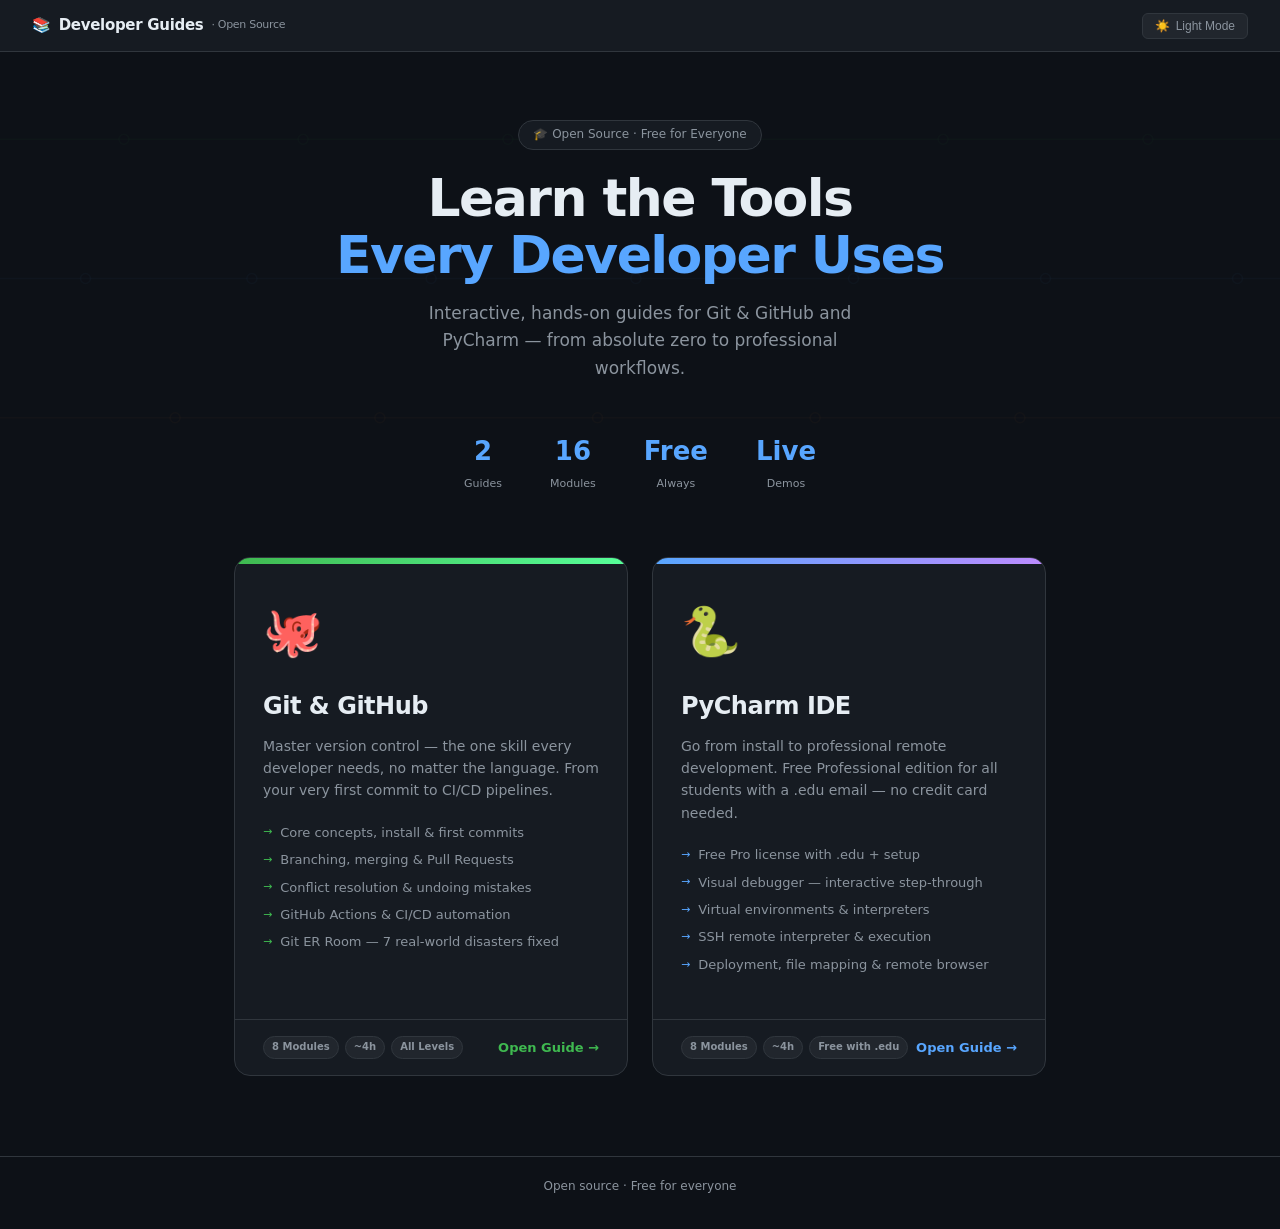
==== commit 39c01c59: "Remove all GWU/faculty references — guide is for everyone - Landing page: title, pill, subtitle, foo" ====
--- a/index.html
+++ b/index.html
@@ -3,7 +3,7 @@
 <head>
   <meta charset="UTF-8">
   <meta name="viewport" content="width=device-width, initial-scale=1.0">
-  <title>Developer Guides — GWU</title>
+  <title>Developer Guides</title>
   <link rel="stylesheet" href="css/style.css">
   <style>
     body { flex-direction: column; align-items: center; justify-content: flex-start; }
@@ -107,7 +107,7 @@
 <div id="top-bar">
   <div class="bar-logo">
     📚 <span>Developer Guides</span>
-    <span class="bl-sub">· GWU</span>
+    <span class="bl-sub">· Open Source</span>
   </div>
   <button class="theme-btn-sm" onclick="toggleTheme()">
     <span id="themeIcon">☀️</span>
@@ -119,7 +119,7 @@
 <div class="lp-hero">
   <canvas id="heroCanvas"></canvas>
   <div class="inner">
-    <div class="lp-pill">🎓 Free for GWU Students &amp; Faculty</div>
+    <div class="lp-pill">🎓 Open Source · Free for Everyone</div>
     <h1>Learn the Tools<br><span class="ac">Every Developer Uses</span></h1>
     <p class="sub">Interactive, hands-on guides for Git &amp; GitHub and PyCharm — from absolute zero to professional workflows.</p>
     <div class="lp-stats">
@@ -185,7 +185,7 @@
 </div>
 
 <div class="lp-footer">
-  Open source · Free for everyone · Built for GWU students &amp; faculty
+  Open source · Free for everyone
 </div>
 
 <script>
